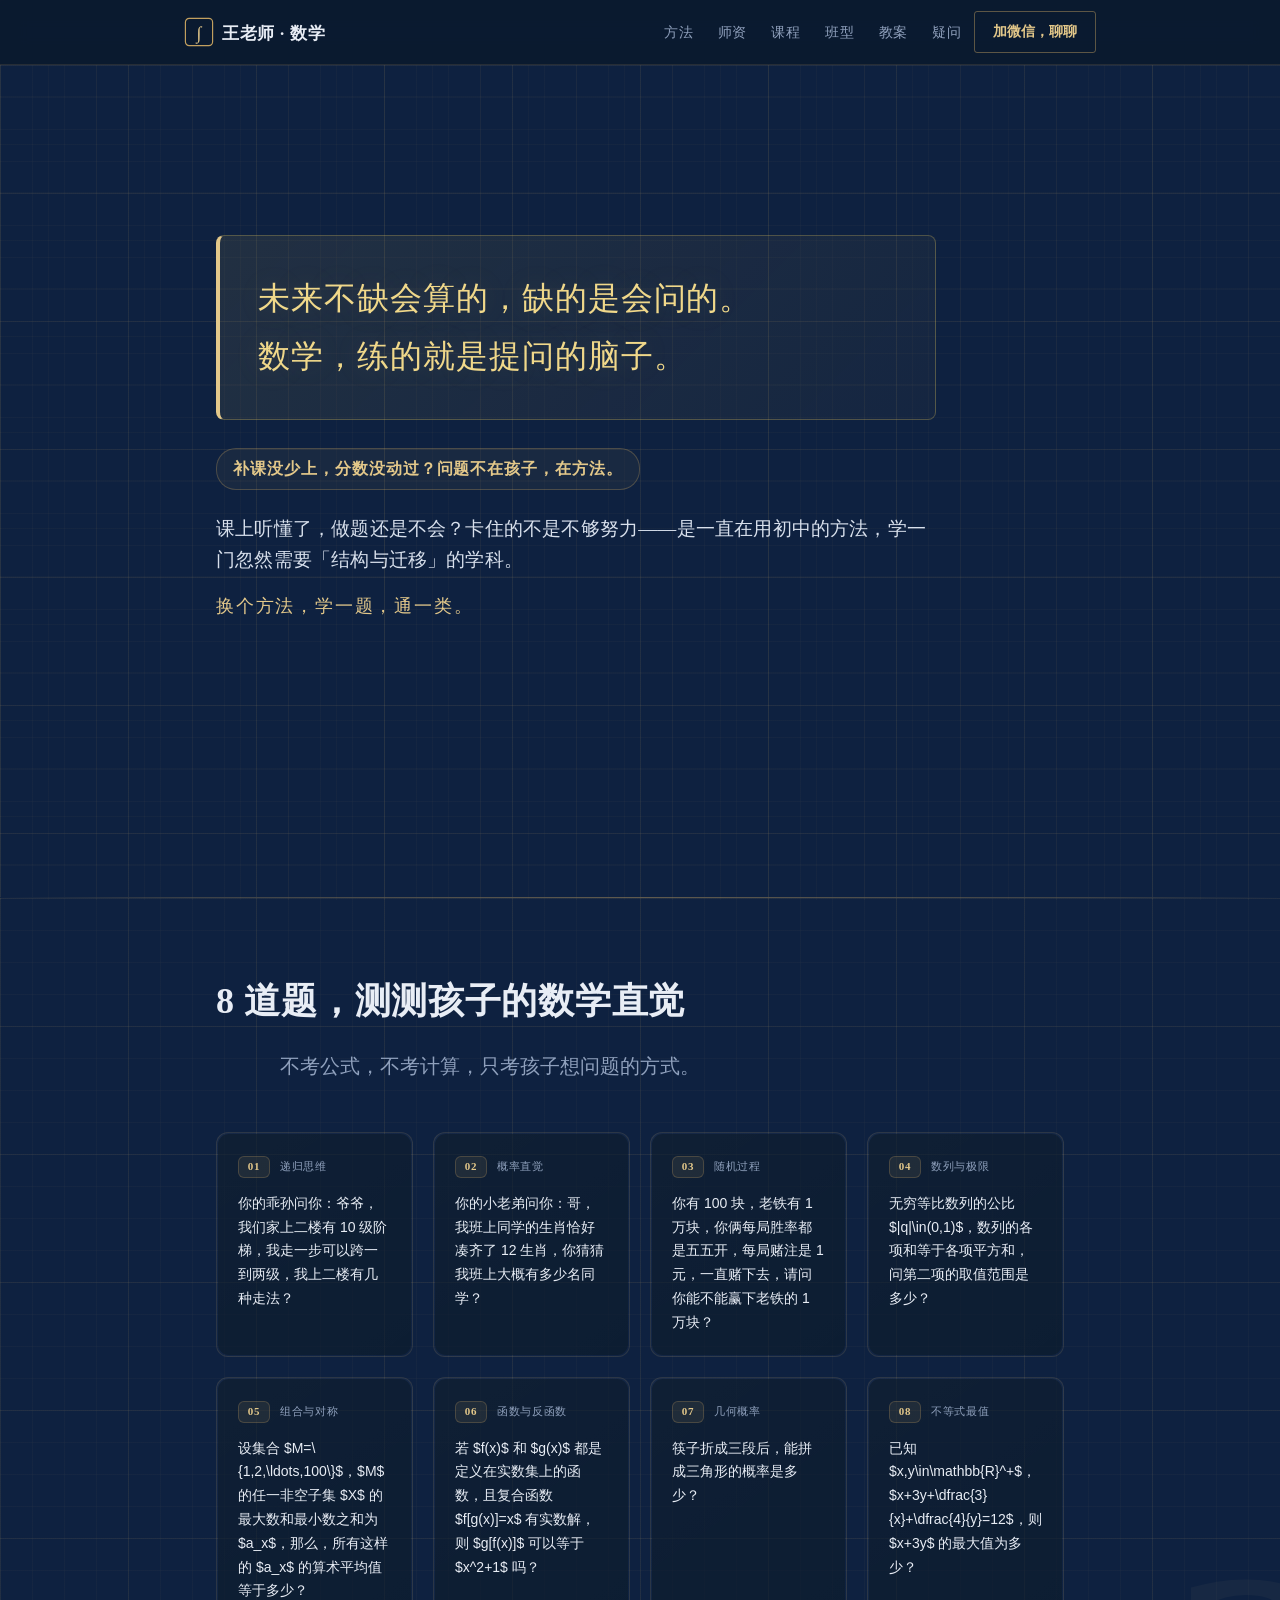
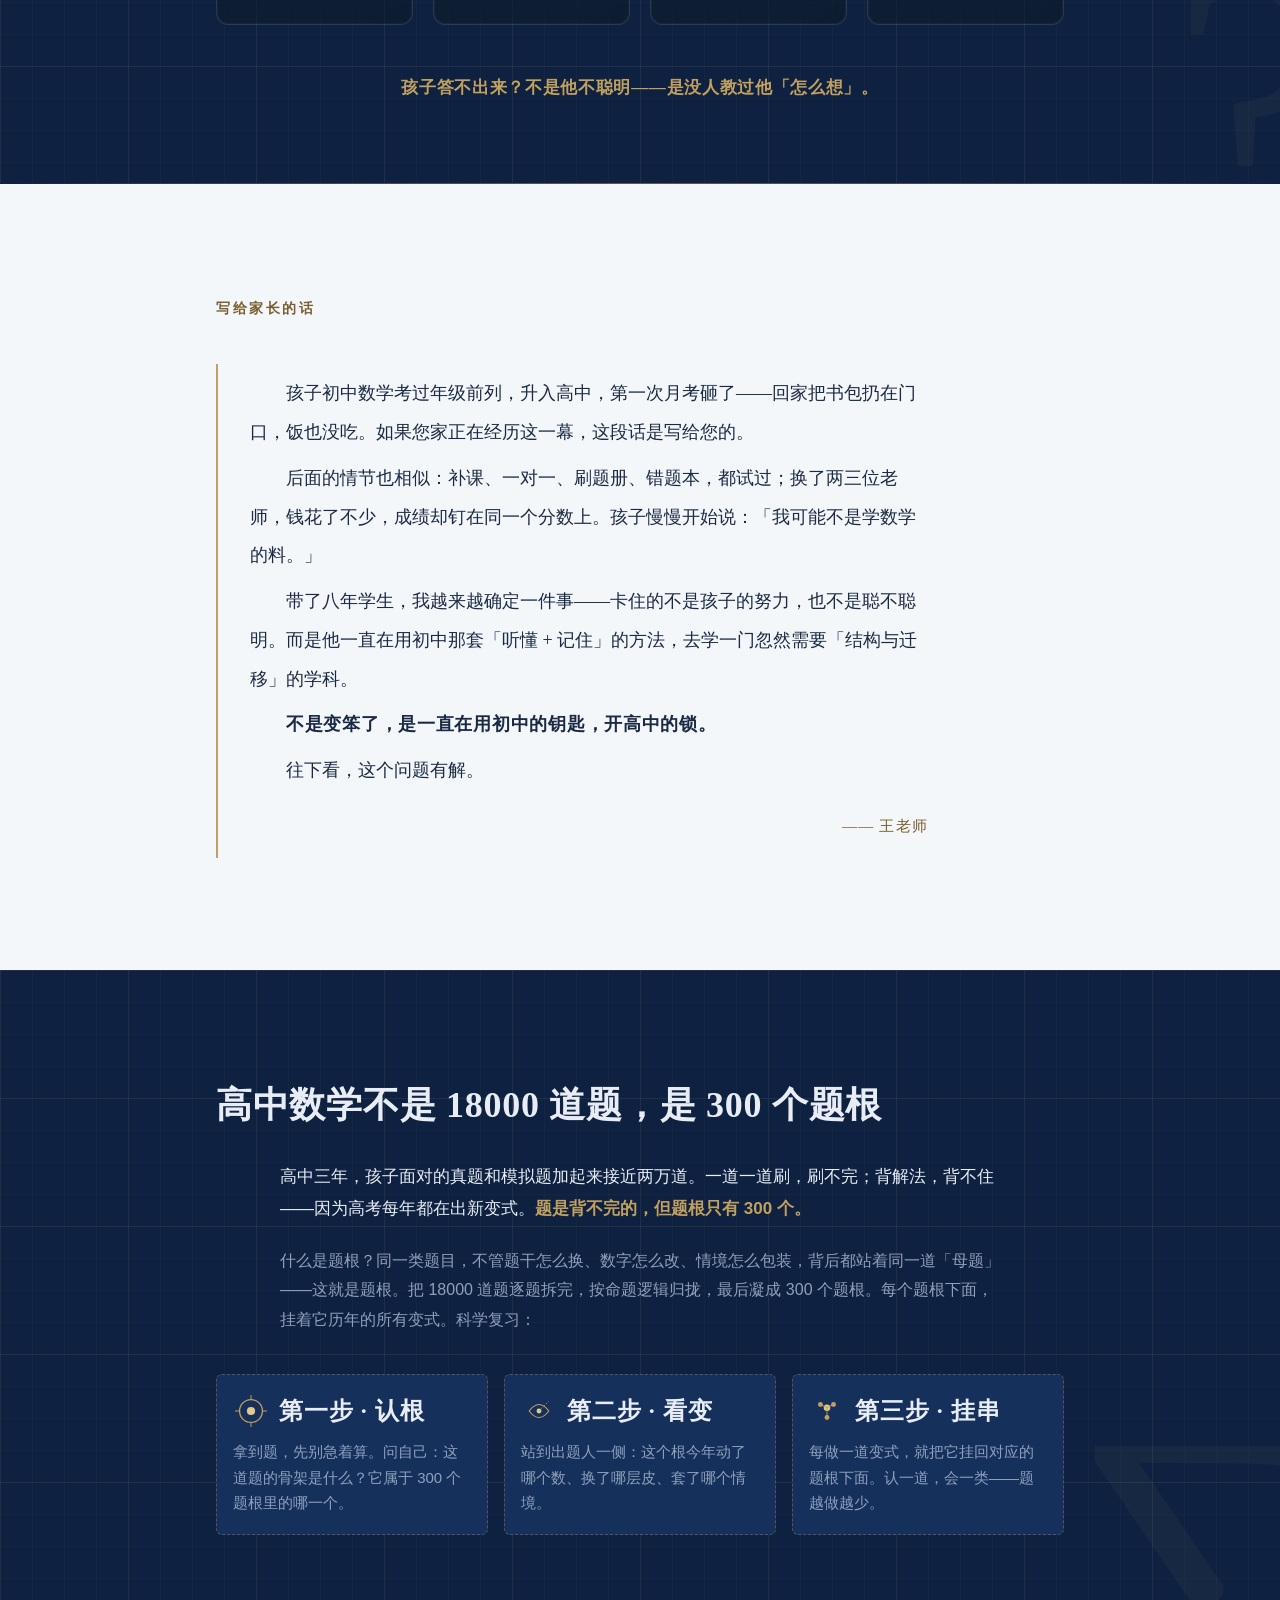
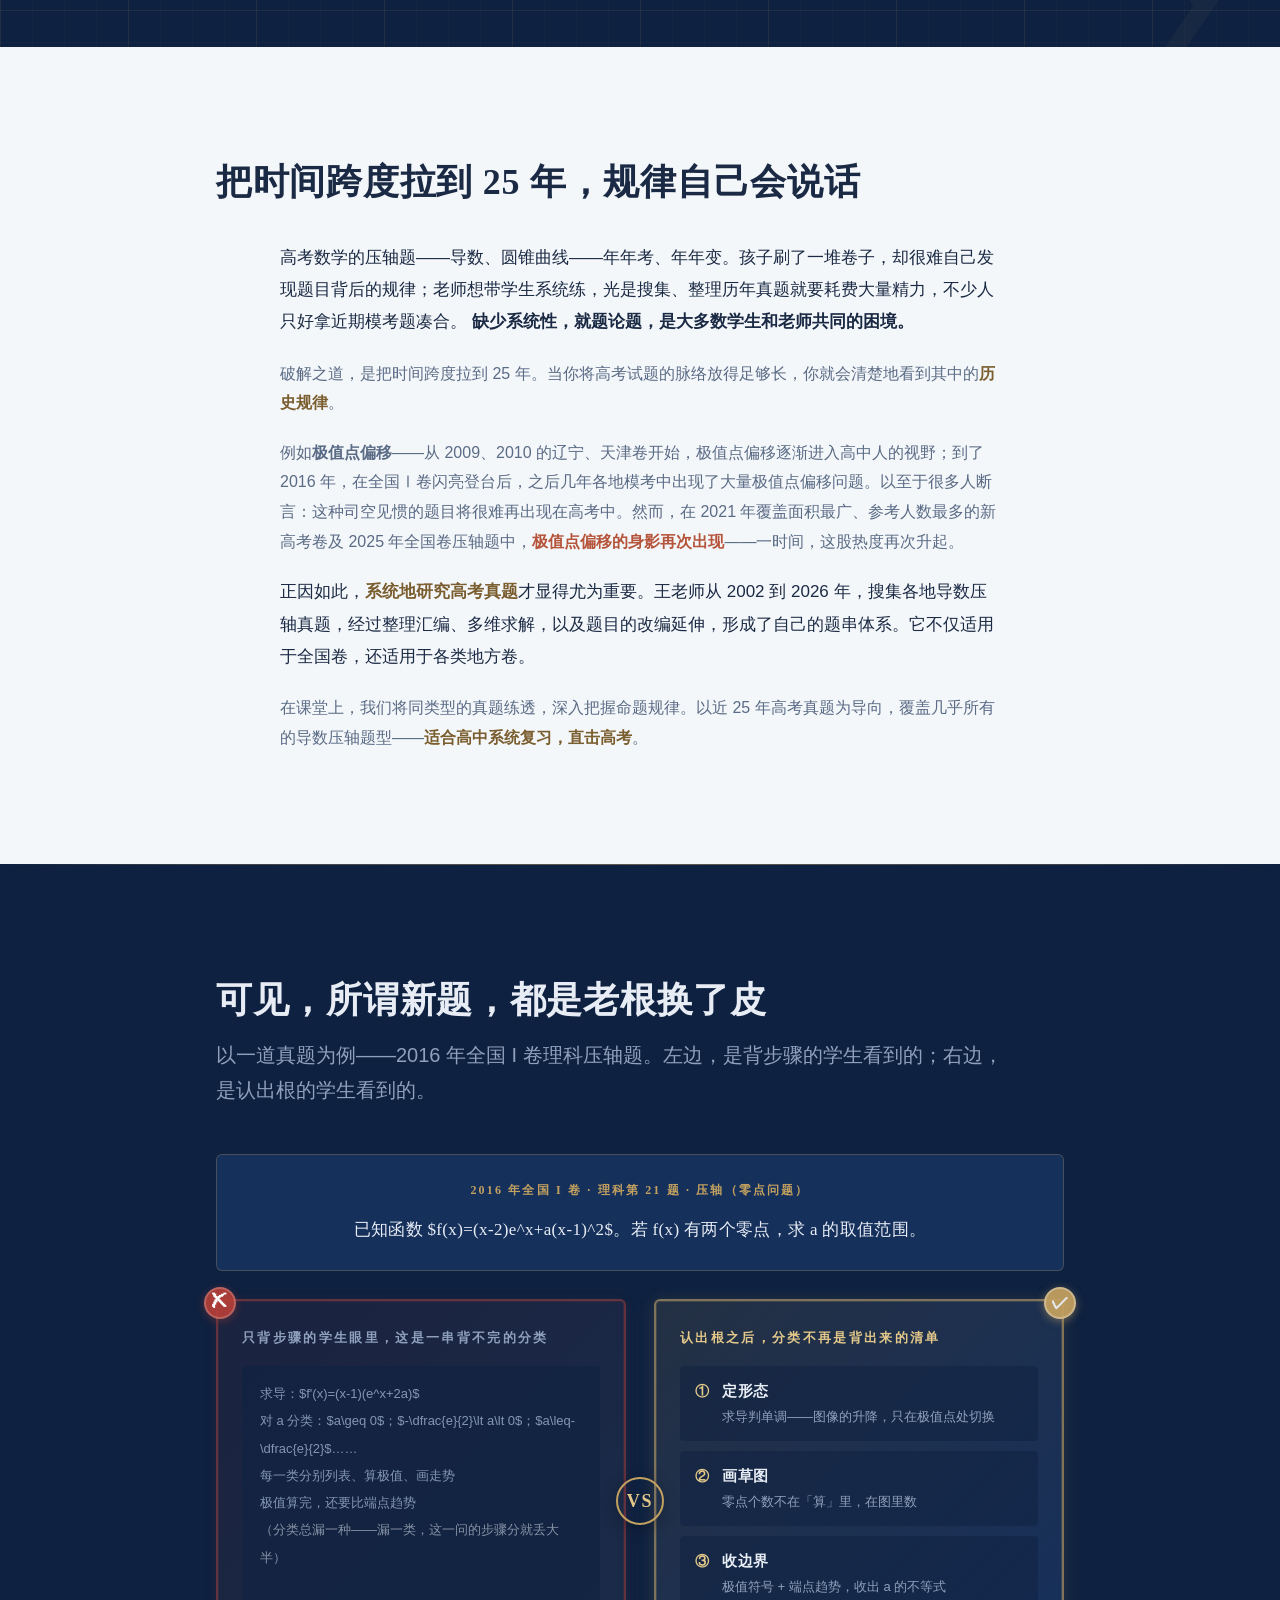
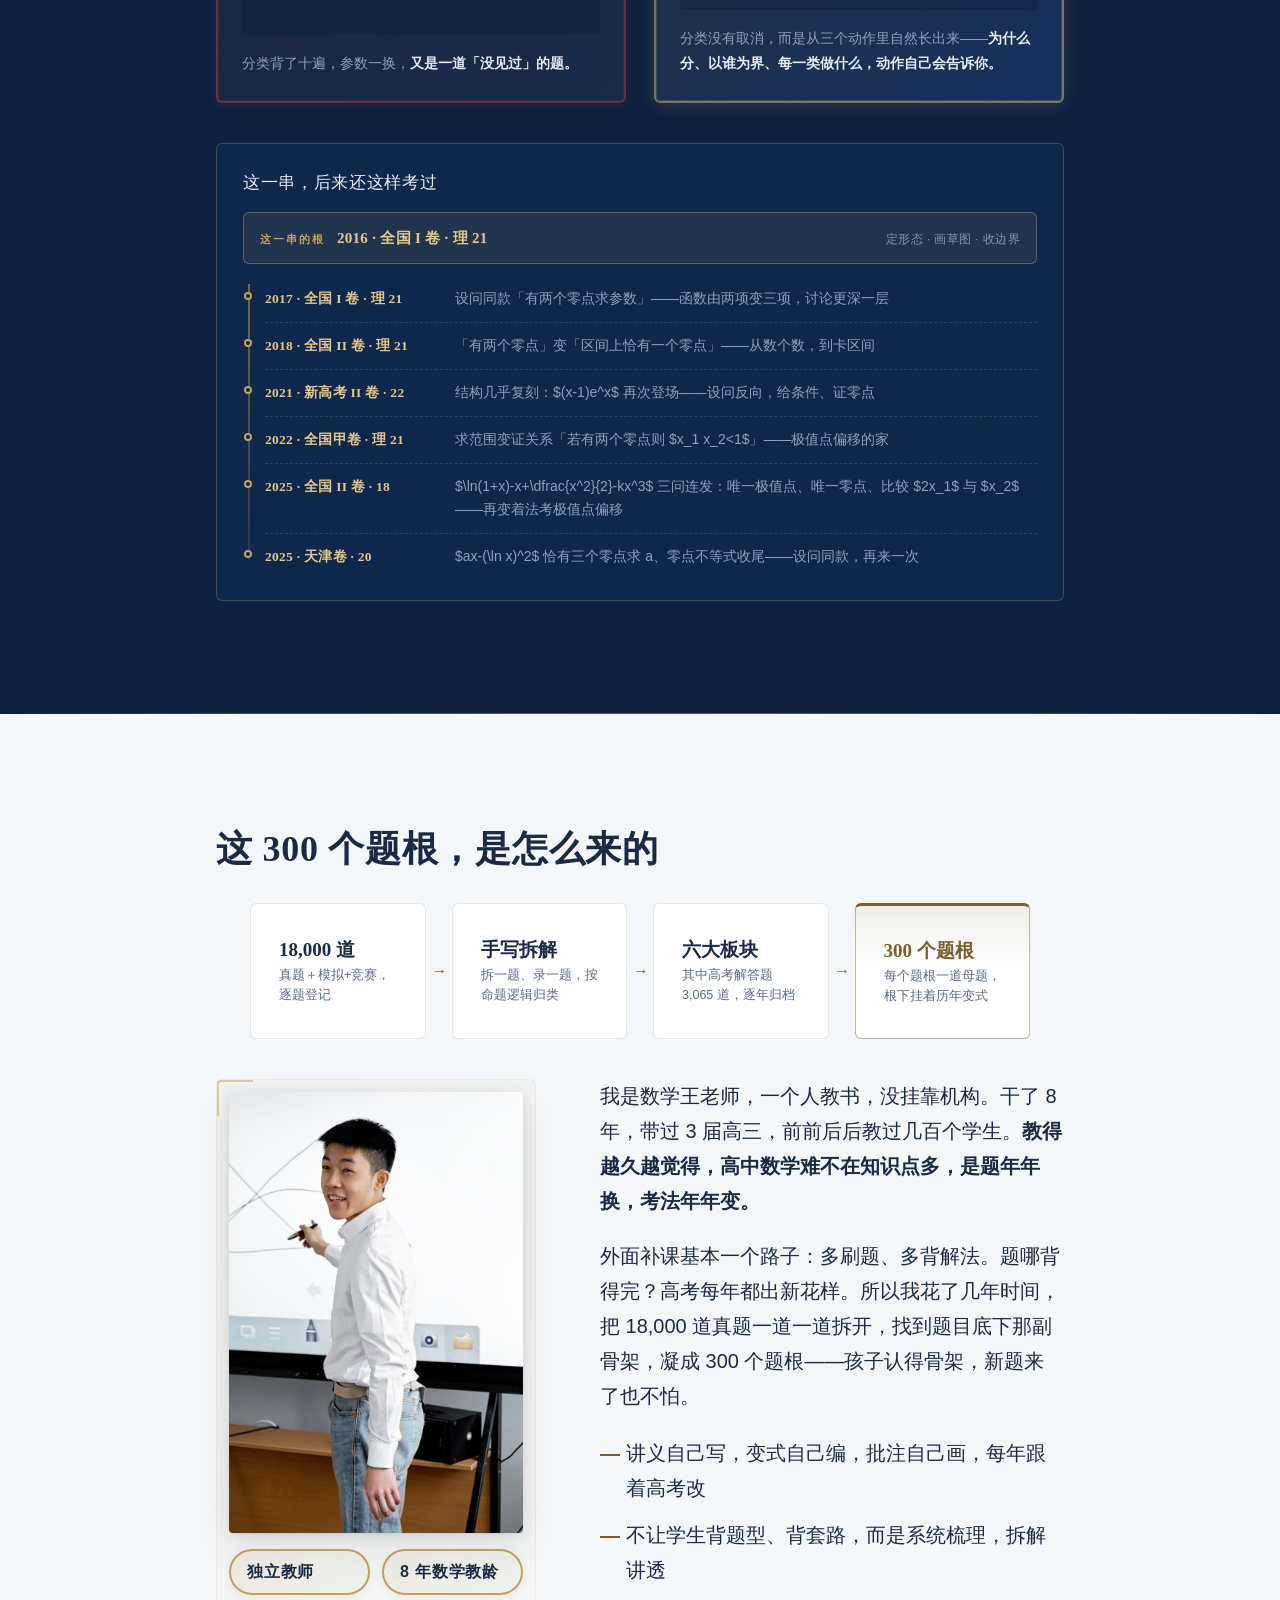
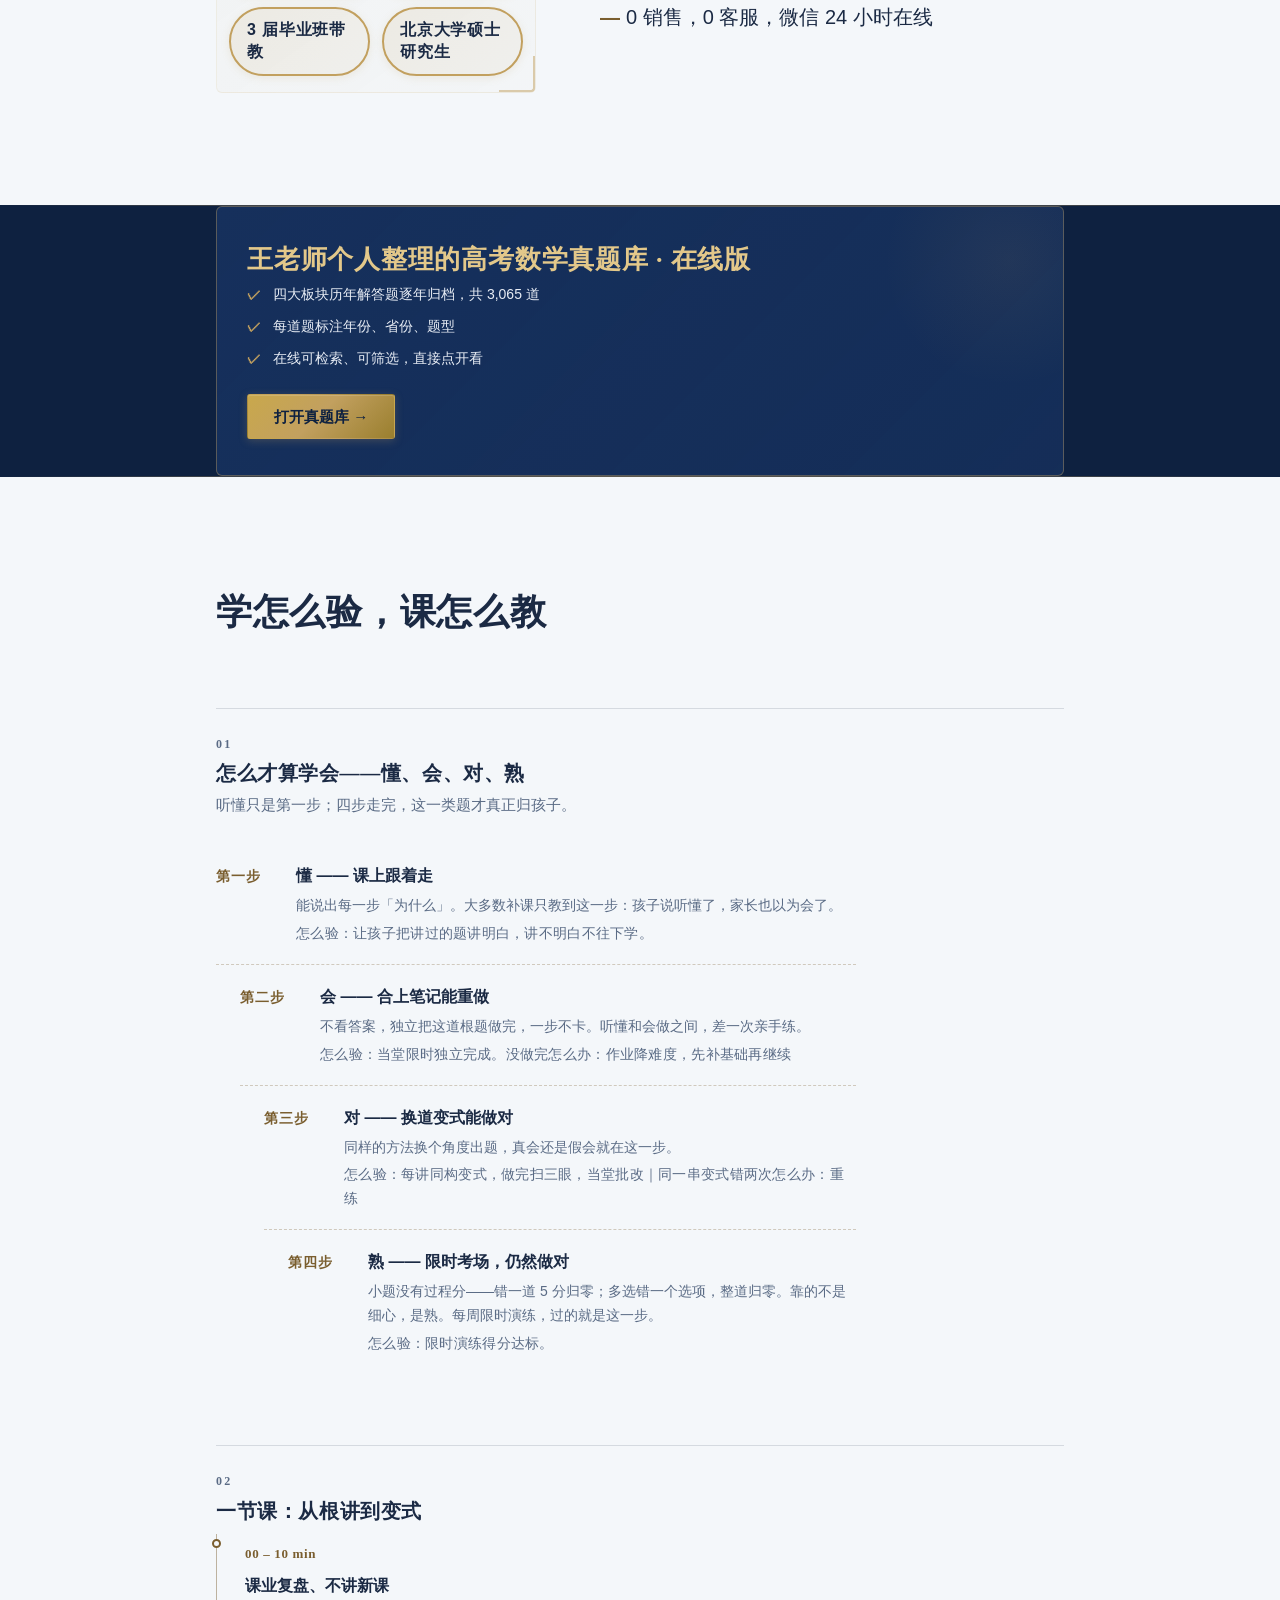
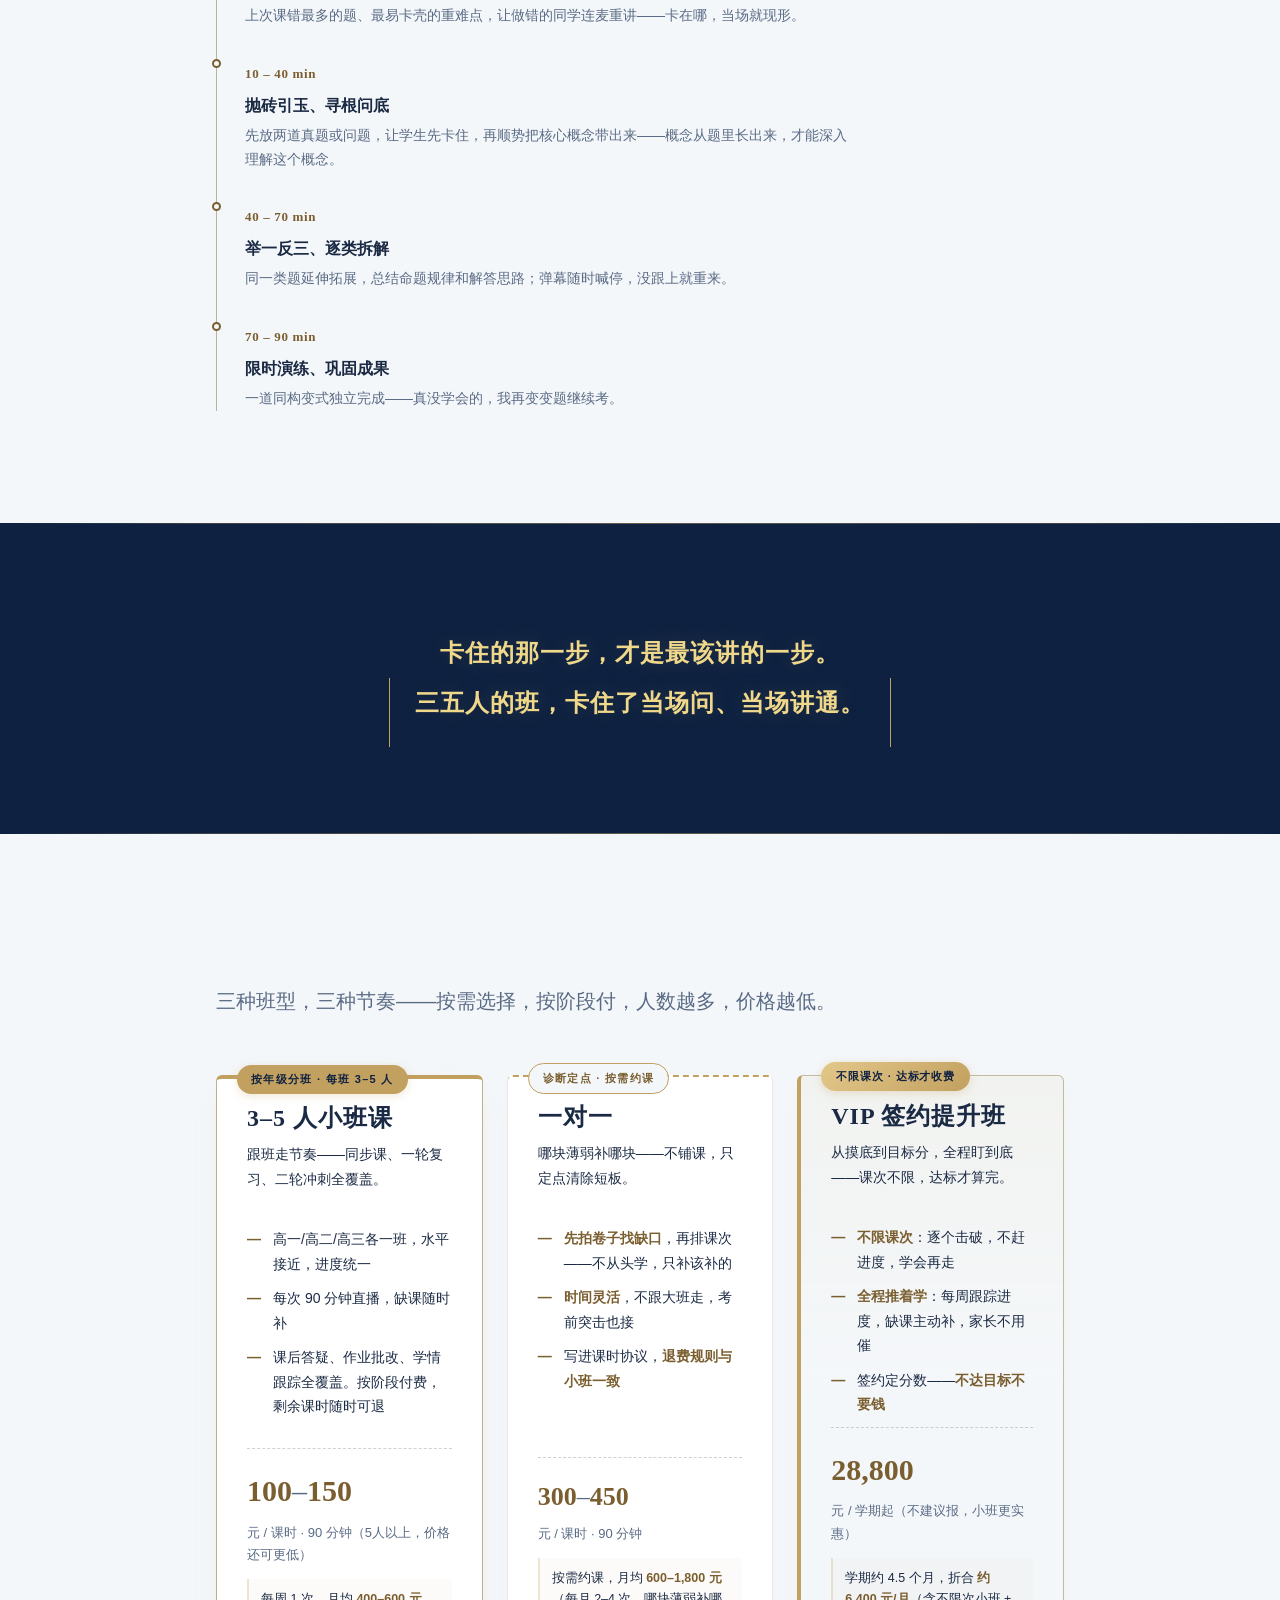
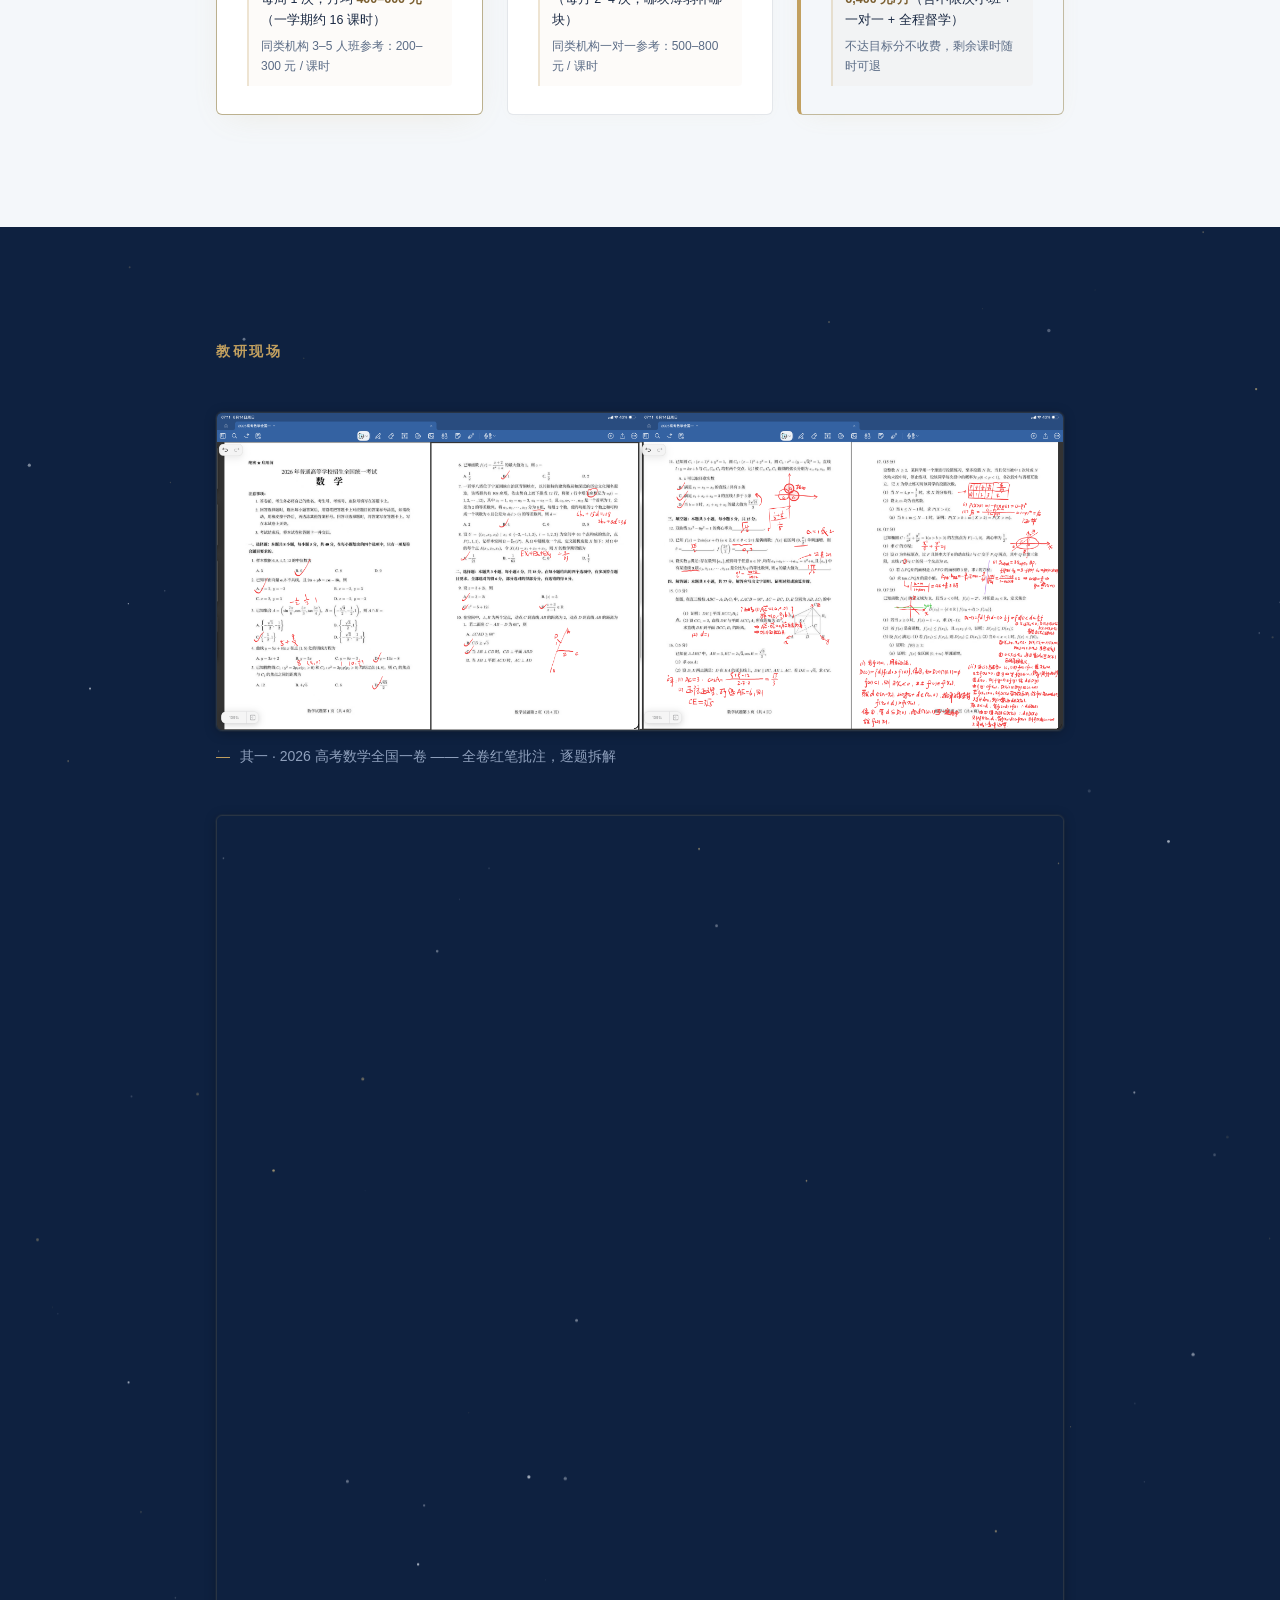
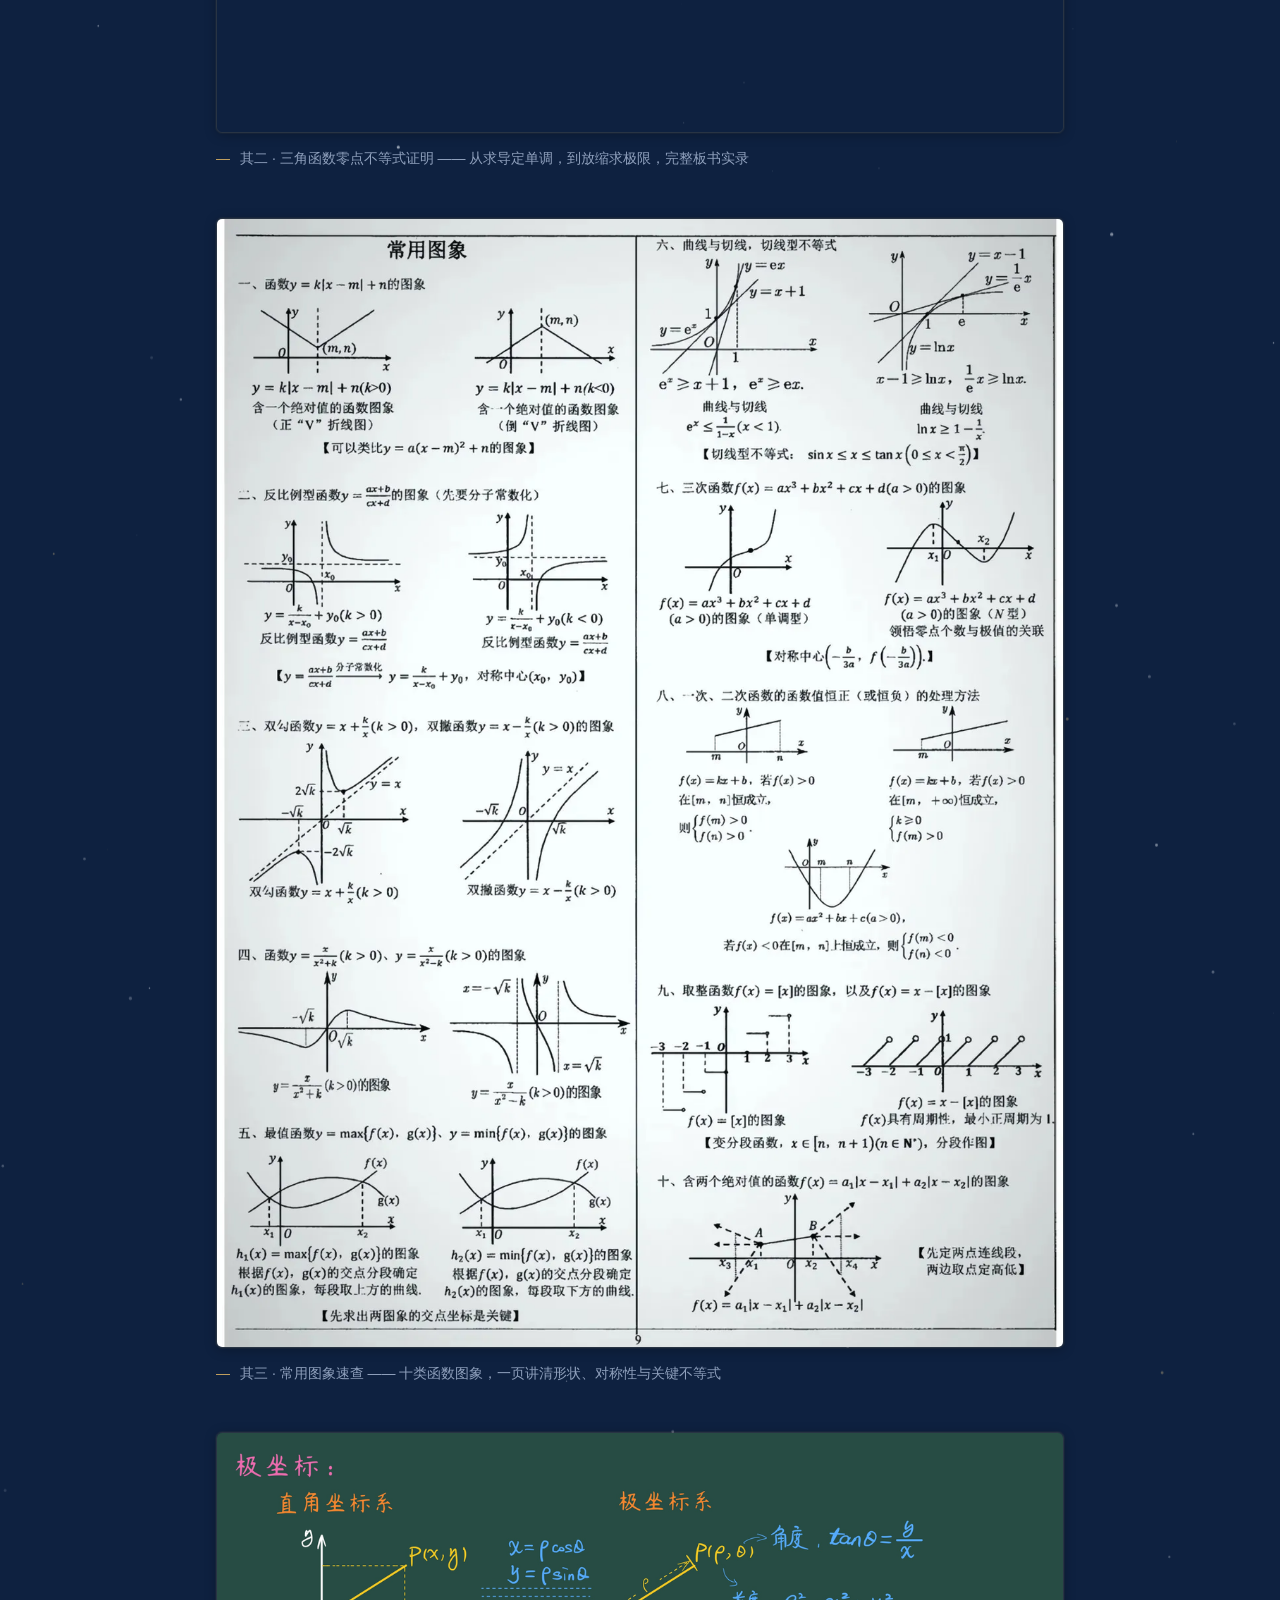
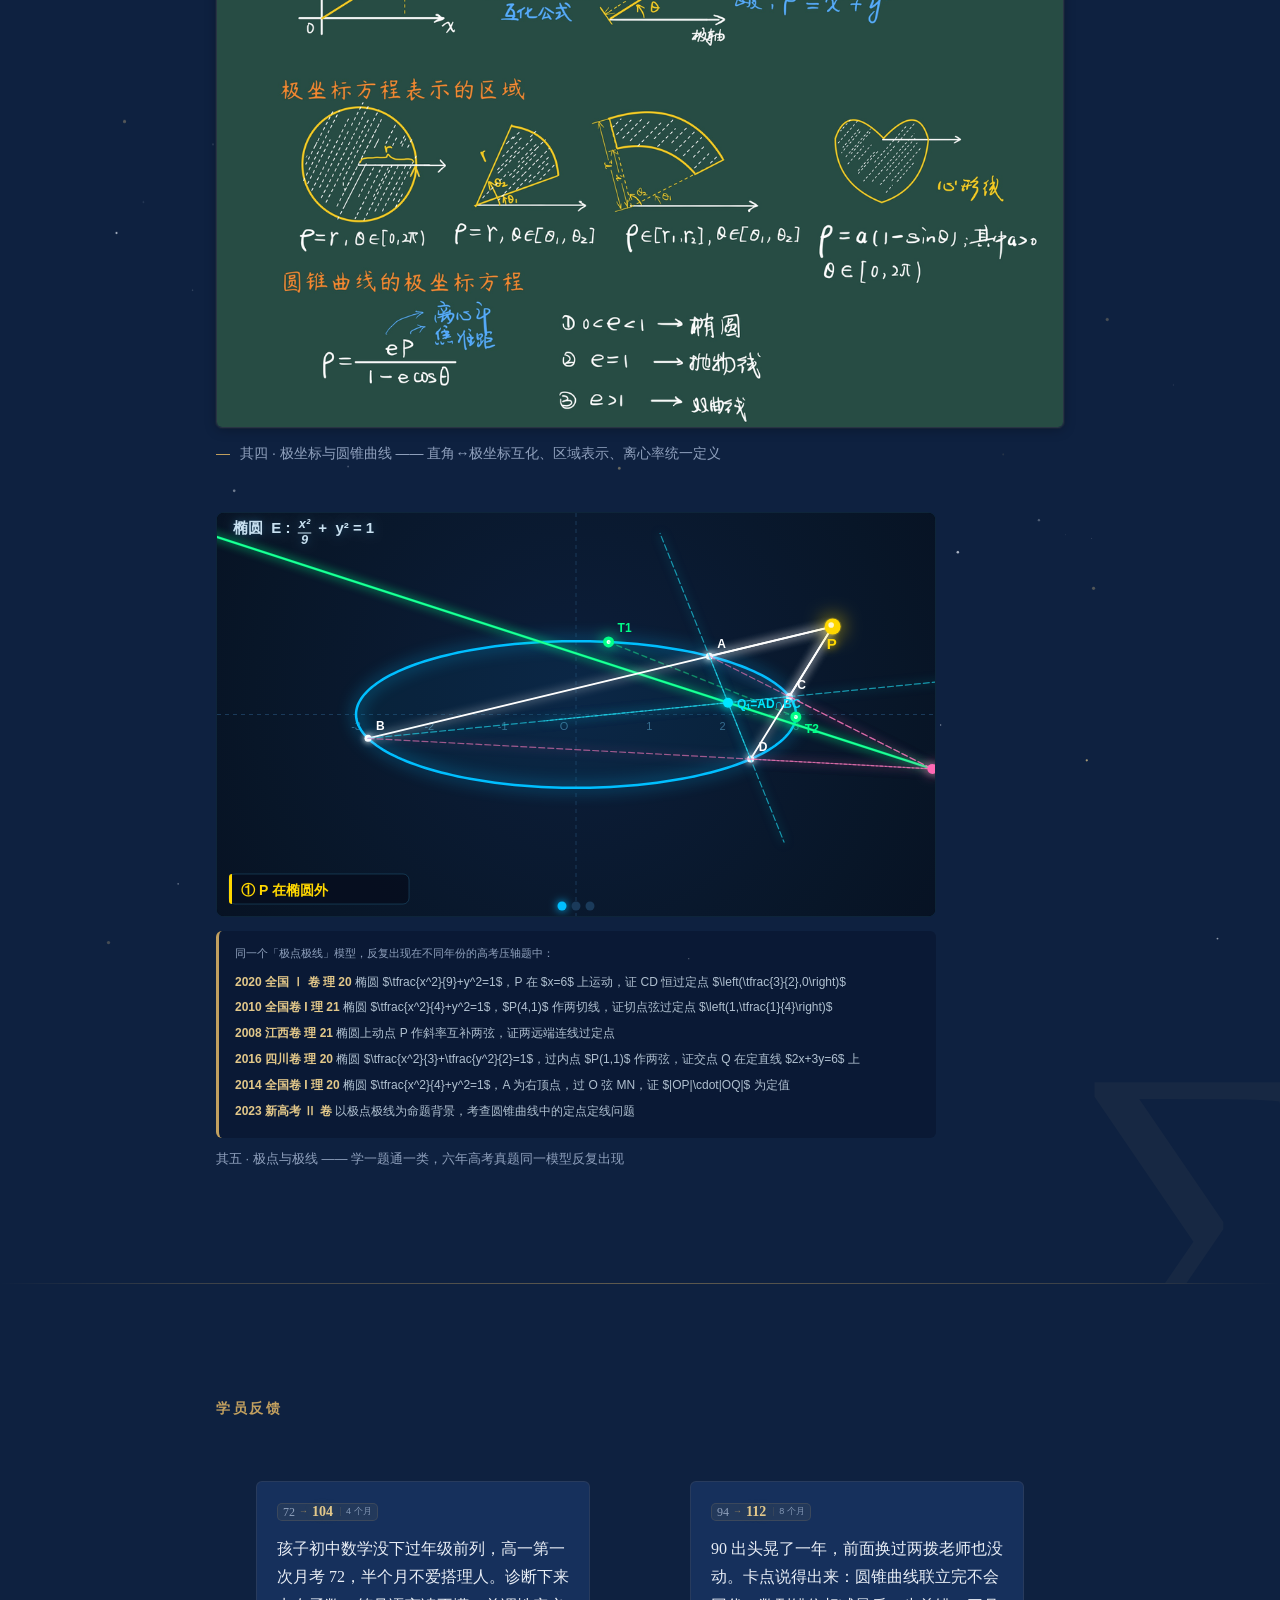
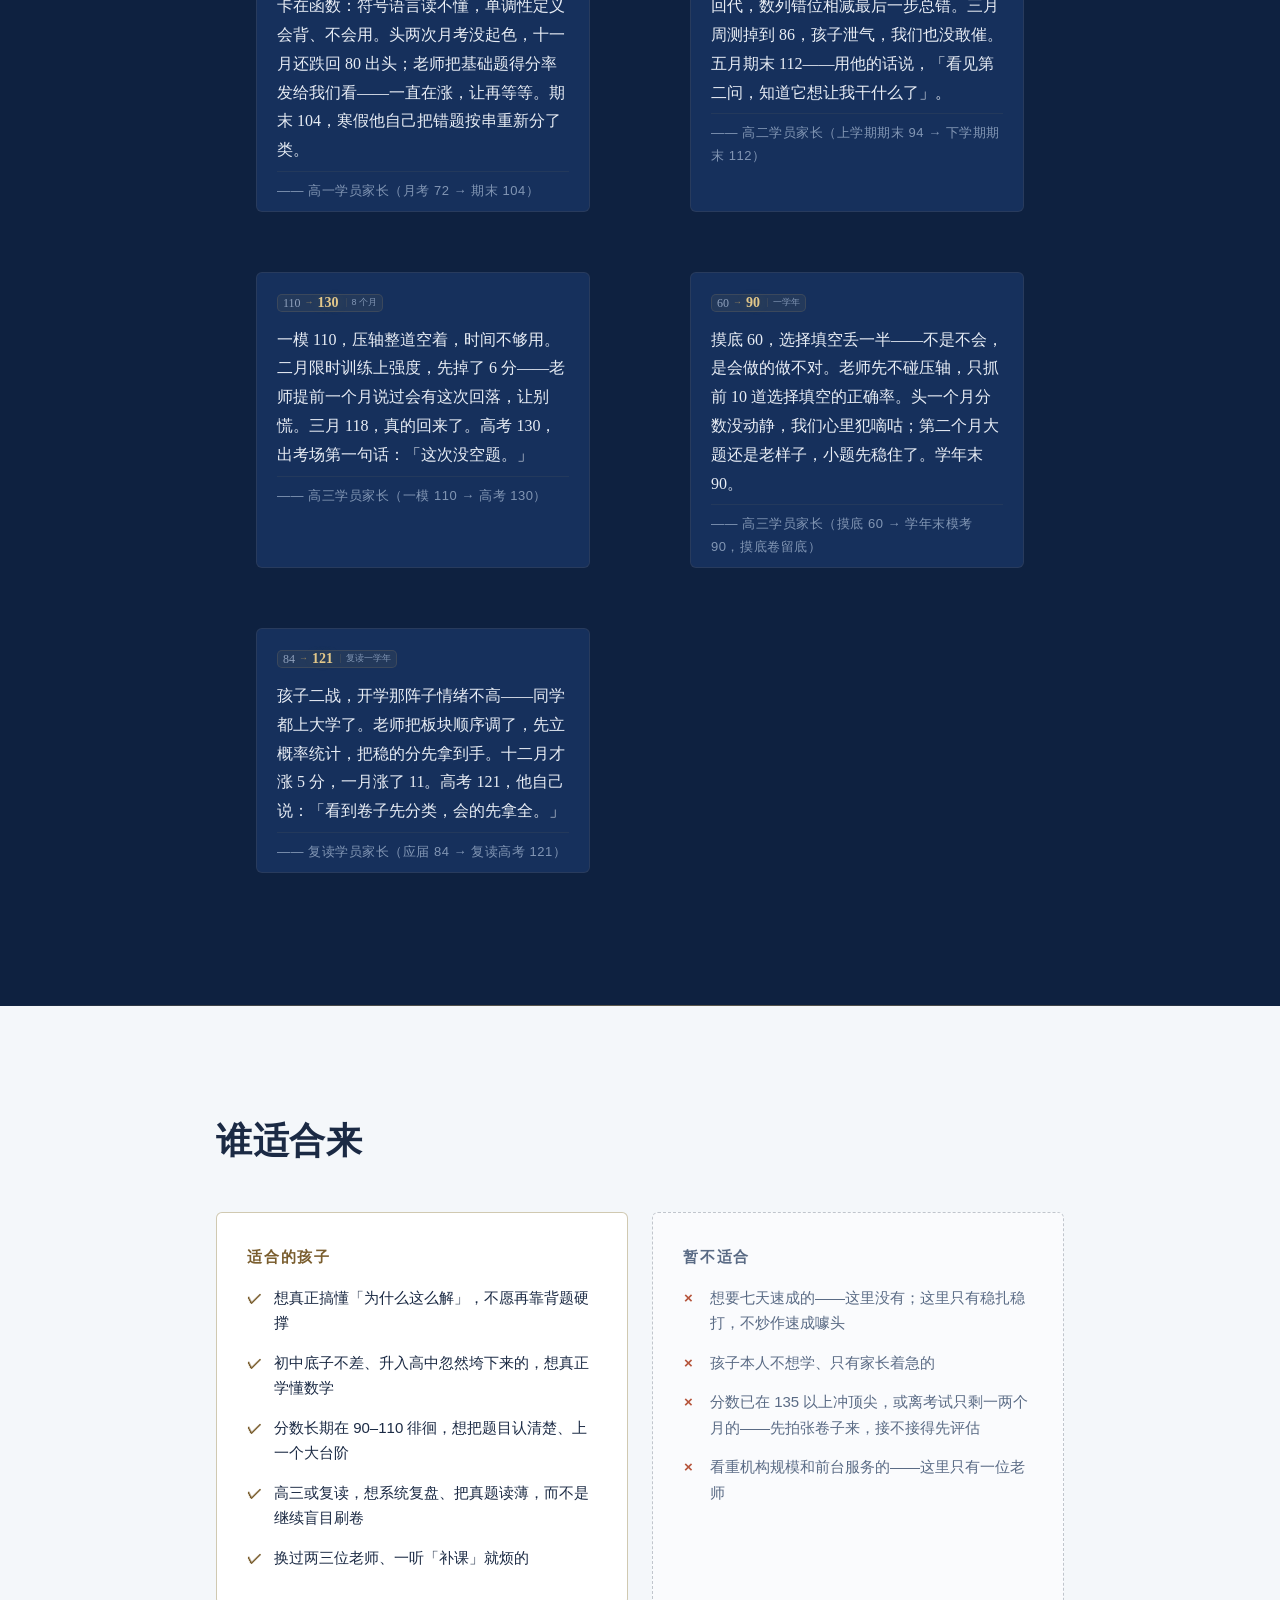
==== index.html @ e6f73462 "ui: 弹层只展示二维码，去掉标题和提示文字，顶部内边距收窄" ====
<!DOCTYPE html>
<html lang="zh-CN">
<head>
<!-- ══════════════════════════════════════════════════════════════════
     王老师 · 高中数学 招生单页（单文件版）
     ─────────────────────────────────────────────────────────────────
     ◆ 面向非技术同学的修改指南：
       1. 页面所有可修改的文案处，均有  ★【修改】  注释标记，
          在编辑器里全局搜索「★【修改】」即可逐一找到并替换；
       2. 微信号、二维码路径等集中在本文件底部 <script> 开头的
          CONFIG 对象里，改一处即可全页生效；
       3. 图片全部放在 assets/ 文件夹，替换同名文件即可，无需改代码；
       4. og:image（微信分享缩略图）部署后需改为完整网址，见下方注释。
     ══════════════════════════════════════════════════════════════════ -->
<meta charset="UTF-8">
<!-- 防缓存：微信浏览器缓存极激进，必须强制每次加载最新版本 -->
<meta http-equiv="Cache-Control" content="no-cache, no-store, must-revalidate">
<meta http-equiv="Pragma" content="no-cache">
<meta http-equiv="Expires" content="0">
<!-- viewport-fit=cover：微信 iPhone 全面屏必须，保证底部弹层避开 Home 条 -->
<meta name="viewport" content="width=device-width, initial-scale=1, viewport-fit=cover">
<meta name="format-detection" content="telephone=no">
<meta name="theme-color" content="#0E2140">

<!-- ★【改版】标题与 Hero 同步：痛点先行 -->
<title>高等数学驴得水</title>
<meta name="description" content="高中数学卡住，多数不是不够努力——是方法没跟上。8 年一线教龄，逐题手写拆解，让孩子看见题目背后的骨架。页内可看 3 分钟上课实录。">

<!-- ── 微信 / 朋友圈分享卡（Open Graph）────────────────────────── -->
<meta property="og:title" content="课上听懂了，做题还是不会？">
<meta property="og:description" content="高中数学卡住，多数不是不够努力——是方法没跟上。8 年一线教龄，逐题手写拆解，学一题，通一类。">

<!-- ★【修改】部署上线后，把下面的相对路径改成带域名的绝对网址，
     例如 https://example.com/assets/og-cover.png （必须是绝对网址，微信才能抓到） -->
<meta property="og:image" content="assets/og-cover.png">
<meta property="og:type" content="website">

<!-- 站点图标：内联 SVG，零外链、避免 404（深蓝底 + 金框「陈」字印章） -->
<link rel="icon" href='data:image/svg+xml,<svg xmlns="http://www.w3.org/2000/svg" viewBox="0 0 64 64"><rect width="64" height="64" rx="10" fill="%230E2140"/><rect x="6" y="6" width="52" height="52" rx="6" fill="none" stroke="%23C9A961" stroke-width="3"/><text x="32" y="45" font-size="34" text-anchor="middle" fill="%23E3C88A" font-family="Songti SC,STSong,serif" font-weight="600">陈</text></svg>'>

<!-- ★【新增】JSON-LD 结构化数据：帮助 Google/百度收录课程信息 + FAQ 富摘要 -->
<script type="application/ld+json">
{
  "@context": "https://schema.org",
  "@graph": [
    {
      "@type": "EducationalOrganization",
      "name": "王老师数学工作室",
      "description": "独立数学教师王老师，3-5人小班直播课。18000道题逐题拆解、凝为300个题根，高一至考研。",
      "areaServed": "CN",
      "availableLanguage": "zh-CN"
    },
    {
      "@type": "Course",
      "name": "高中数学题串直播课",
      "description": "历年真题逐题拆解，凝为300个题根。课程按教学规律分四段：高一高二同步、高三一轮二轮、延伸考研竞赛强基。3-5人小班直播，每周90分钟。",
      "provider": { "@type": "EducationalOrganization", "name": "王老师数学工作室" },
      "educationalLevel": "高中至研究生",
      "inLanguage": "zh-CN",
      "offers": {
        "@type": "Offer",
        "priceCurrency": "CNY",
        "price": "100",
        "priceSpecification": { "@type": "PriceSpecification", "price": "100-150", "priceCurrency": "CNY" },
        "availability": "https://schema.org/InStock",
        "description": "100-150元/课时·90分钟（3-5人小班）；300-450元/课时（一对一）；8800元/学年起（VIP签约课）"
      }
    },
    {
      "@type": "FAQPage",
      "mainEntity": [
        { "@type": "Question", "name": "直播课，孩子挂着屏幕走神怎么办？", "acceptedAnswer": { "@type": "Answer", "text": "三五人的班，谁走神我看得见，我会直接点他名。课中弹幕限时作答、随机开麦板演，连续缺答我会单独跟家长说。" }},
        { "@type": "Question", "name": "孩子粗心大意，答案算不对，小题总丢分，怎么破？", "acceptedAnswer": { "@type": "Answer", "text": "粗心不是态度问题。破解三件事：①把每串的根练到不用想，脑子腾出来；②收尾三查——查抄题、查符号搬家、查答案代回去；③失误也归档，记下漏的是哪一查。" }},
        { "@type": "Question", "name": "退费具体怎么退？", "acceptedAnswer": { "@type": "Answer", "text": "未上的课全退。小班和一对一按剩余课时退；签约课只结当期阶段，剩余7日内原路退回，都写在课时协议里。" }},
        { "@type": "Question", "name": "您和别的数学老师，到底有什么不一样？", "acceptedAnswer": { "@type": "Answer", "text": "三件当面可验的事：一，教材是自己的（18000道题凝为300个题根，真题部分在线可查）；二，验收有四个标准（懂、会、对、熟）；三，课堂敢验货（页内有3分钟实录）。" }}
      ]
    }
  ]
}
</script>

<style>
/* ══════════════════════════════════════════════════════════════
   一、设计变量（色板 / 字体 / 字号 / 间距 / 圆角）
   改色只需改这里，全页自动同步
   ══════════════════════════════════════════════════════════════ */
:root {
  /* —— 色板（第十轮·臻金墨蓝：更深邃的蓝 + 更温润的金，去工业感，增书卷气） —— */
  --c-navy:     #0E2140;   /* 墨夜蓝：主背景（更深，压住画面） */
  --c-card:     #16305C;   /* 层叠蓝：深底卡片 */
  --c-paper:    #F4F7FA;   /* 暖纸白：浅色区块（微暖，有纸的质感） */
  --c-gold:     #C2A05F;   /* 主金：线条/描边（降低亮度，去轻奢） */
  --c-gold-hi:  #E3C88A;   /* 亮金：深底强调文字 */
  --c-gold-deep:#7A5E2F;   /* 暗金：浅底金色文字 */
  --c-ink:      #1B2A44;   /* 墨黑：浅底正文（偏暖黑） */
  --c-snow:     #E8EDF5;   /* 暖雾白：深底正文（微黄调，不冷） */
  --c-gd:       #8FA0BC;   /* 银灰蓝：深底辅助 */
  --c-gl:       #5A6B85;   /* 烟灰：浅底辅助 */
  --c-gd-dim:   #8296B4;   /* 银灰中档 */
  --c-cinnabar: #B5543B;   /* 朱砂：否定/警示 */

  /* —— 字体 —— */
  --serif: "Songti SC","STSong","Noto Serif CJK SC","Source Han Serif SC",serif;
  --sans:  -apple-system,"PingFang SC","HarmonyOS Sans SC","MiSans","Noto Sans CJK SC",sans-serif;
  --num:   Georgia,"Times New Roman",serif;

  /* —— 字号 —— */
  --fs-hero: 36px;
  --fs-h2:   24px;
  --fs-h3:   19px;
  --fs-body: 17px;
  --fs-note: 15px;

  /* —— 间距 / 圆角 —— */
  --sp-sec: 64px;
  --r-card: 6px;
  --sp-block:    40px;
  --sp-block-lg: 56px;
  --sp-sub:      56px;
  --pad-chip:    16px 14px;
  --pad-card:    24px 22px;
  --pad-banner:  30px 26px;
  --ls-h: .02em;
  --ls-m: .06em;
  --ls-l: .18em;
}
@media (min-width: 768px) {
  :root {
    --fs-hero: 44px;
    --fs-h2:   36px;
    --fs-h3:   24px;
    --fs-body: 20px;
    --fs-note: 15px;
    --sp-sec: 112px;
    --sp-block:    64px;
    --sp-block-lg: 80px;
    --sp-sub:      72px;
    --pad-chip:    22px 20px;
    --pad-card:    32px 28px;
    --pad-banner:  44px 36px;
  }
}

/* ══════════════════════════════════════════════════════════════
   二、基础重置
   ══════════════════════════════════════════════════════════════ */
*, *::before, *::after { box-sizing: border-box; }
html { -webkit-text-size-adjust: 100%; }
body {
  margin: 0;
  font-family: var(--sans);
  font-size: var(--fs-body);
  line-height: 1.75;
  color: var(--c-ink);
  background: var(--c-navy);
  overflow-x: hidden;             /* 防横向滚动 */
}
img { max-width: 100%; height: auto; display: block; }
a { color: inherit; }
h1,h2,h3 { margin: 0; font-family: var(--serif); font-weight: 600; line-height: 1.3; }
p { margin: 0 0 1em; }
p:last-child { margin-bottom: 0; }
button { font-family: inherit; }

/* 键盘焦点可见（金色描边，深浅底都清晰） */
:focus-visible { outline: 2px solid var(--c-gold); outline-offset: 3px; border-radius: 2px; }

/* 锚点跳转时避开吸顶导航 */
section[id] { scroll-margin-top: 76px; }

/* 平滑滚动（仅在用户未开启「减弱动态效果」时启用） */
@media (prefers-reduced-motion: no-preference) {
  html { scroll-behavior: smooth; }
}

/* 内容容器：最大 960px 居中（iPad 4:3 基准下两侧留出呼吸空间） */
.wrap { max-width: 960px; margin: 0 auto; padding: 0 20px; }
@media (min-width: 768px) { .wrap { padding: 0 56px; } }

/* 通用区块 */
.sec { padding: var(--sp-sec) 0; position: relative; overflow: hidden; }
.sec--deep  { background: var(--c-navy);  color: var(--c-snow); }
.sec--paper { background: var(--c-paper); color: var(--c-ink); }
/* 深浅区块交界的「装订线」：1px 金线，精装学术书隐喻 */
.rule-gold { border: 0; height: 1px; margin: 0;
             background: rgba(194,160,95,.3); }

/* 坐标纸网格纹理（深底：金色细线，每 4 格加重） */
.grid-deep {
  background-image:
    linear-gradient(rgba(194,160,95,.08) 1px, transparent 1px),
    linear-gradient(90deg, rgba(194,160,95,.08) 1px, transparent 1px),
    linear-gradient(rgba(194,160,95,.035) 1px, transparent 1px),
    linear-gradient(90deg, rgba(194,160,95,.035) 1px, transparent 1px);
  background-size: 128px 128px, 128px 128px, 32px 32px, 32px 32px;
}

/* 区块标题组：眉题 + 大标题 + 引导文 */
.eyebrow {
  font-size: 12px; letter-spacing: .18em; font-weight: 600;
  color: var(--c-gold); margin: 0 0 14px;
}
@media (min-width:768px){ .eyebrow { font-size: 14px; } }
.sec--paper .eyebrow { color: var(--c-gold-deep); }
.h2 { font-size: var(--fs-h2); letter-spacing: .02em; }
.lede { max-width: 40em; color: var(--c-gd); margin-top: 14px; }
.sec--paper .lede { color: var(--c-gl); }

/* 背景数学符号（全页仅两处，纯装饰，屏幕阅读器忽略） */
.bigsym {
  position: absolute; pointer-events: none; user-select: none;
  font-family: var(--serif); line-height: 1; z-index: 0;
}
.bigsym--sum  { right: -60px; bottom: -110px; font-size: 380px; color: var(--c-gold-hi); opacity: .04; }
.bigsym--int  { left: -40px;  bottom: -140px; font-size: 420px; color: var(--c-gold-hi); opacity: .035; }

/* ══════════════════════════════════════════════════════════════
   三、按钮
   ══════════════════════════════════════════════════════════════ */
.btn {
  display: inline-block; border-radius: 3px; cursor: pointer;
  font-size: 15px; font-weight: 600; line-height: 1;
  padding: 14px 26px; text-decoration: none; border: 1px solid transparent;
  transition: background-color .2s ease, color .2s ease, border-color .2s ease, transform .2s ease;
}
.btn:hover { transform: scale(1.04); }
.btn--gold {
  background: linear-gradient(135deg, #C9A84C 0%, #C2A05F 48%, #9A7F2E 100%);
  color: var(--c-navy);
  box-shadow: 0 2px 8px rgba(194,160,95,.25), inset 0 1px 0 rgba(255,255,255,.15);
  transition: transform .18s ease, box-shadow .25s ease, background-color .2s ease;
}
.btn--gold:hover {
  background: linear-gradient(135deg, #E3C88A 0%, #C9A84C 48%, #C2A05F 100%);
  box-shadow: 0 4px 20px rgba(194,160,95,.35), inset 0 1px 0 rgba(255,255,255,.2);
  transform: translateY(-1px);
}
.btn--ghost { background: transparent; color: var(--c-gold-hi); border-color: rgba(194,160,95,.45); }
.btn--ghost:hover { border-color: var(--c-gold); background: rgba(194,160,95,.06); }
/* 浅底区块里的次按钮 */
.sec--paper .btn--ghost { color: var(--c-ink); border-color: rgba(122,100,32,.45); }
.sec--paper .btn--ghost:hover { background: rgba(122,100,32,.06); border-color: var(--c-gold-deep); }

/* ═════════════════════════════════════════════════════════════
   四、吸顶导航
   ══════════════════════════════════════════════════════════════ */
.nav {
  position: sticky; top: 0; z-index: 50;
  background: rgba(11,26,46,.94);
  -webkit-backdrop-filter: saturate(150%) blur(12px);
  backdrop-filter: saturate(150%) blur(12px);
  border-bottom: 1px solid rgba(194,160,95,.15);
}
.nav-in {
  display: flex; align-items: center;
  gap: 12px;
  height: 52px;
  padding: 0 16px;
}
.brand { display: flex; align-items: center; gap: 8px; text-decoration: none; flex-shrink: 0; }
.brand svg { width: 28px; height: 28px; flex: none; }
.brand b {
  font-family: var(--serif); font-weight: 600; font-size: 16px;
  color: var(--c-snow); letter-spacing: .04em;
  white-space: nowrap;
}
.nav-links { display: none; gap: 24px; margin-left: auto; }
.nav-links a { color: var(--c-gd); text-decoration: none; font-size: 14px; letter-spacing: .06em; transition: color .2s, transform .2s ease; display: inline-block; white-space: nowrap; }
.nav-links a:hover { transform: scale(1.08); color: var(--c-snow); }
.nav .btn {
  margin-left: auto;
  padding: 8px 16px;
  font-size: 13px;
  white-space: nowrap;
  flex-shrink: 0;
  line-height: 1.4;
}
@media (min-width: 768px) {
  .nav-in { height: 64px; padding: 0 24px; }
  .brand svg { width: 30px; height: 30px; }
  .brand b { font-size: 17px; }
  .nav-links { display: flex; }
  .nav .btn { margin-left: 0; padding: 10px 18px; font-size: 14px; }
}

/* ══════════════════════════════════════════════════════════════
   五、Hero 首屏
   ══════════════════════════════════════════════════════════════ */
/* ===== Hero 首屏重构：居中堆叠布局 ===== */
.hero {
  position: relative;
  display: flex; flex-direction: column;
  min-height: calc(100vh - 68px);
}
.hero-in {
  display: flex; flex-direction: column; align-items: flex-start;
  padding: 170px 0 48px; flex: 1; justify-content: flex-start; text-align: left;
}
/* 画布作为绝对背景，降低透明度融入环境 */
.hero-fig {
  position: absolute; inset: 0; z-index: 0;
  min-height: auto; border: 0; border-radius: 0;
}
.hero-fig canvas { opacity: .25; }
.hero-in > div { position: relative; z-index: 1; width: 100%; max-width: 720px; }

.hero h1 {
  font-size: 17px; color: #D8E0EC; font-weight: 500;
  letter-spacing: .01em; line-height: 1.55; margin: 0 0 16px;
  text-align: left;
}
@media (min-width: 768px) { .hero h1 { font-size: 19px; line-height: 1.6; } }

/* ★【重构】引语：居中展示，金框胶囊感 */
.hero-quote {
  margin: 0 0 28px 0; max-width: 800px; text-align: left;
}
.hero-quote--featured {
  background: linear-gradient(135deg, rgba(212,184,90,.10) 0%, rgba(194,160,95,.04) 100%);
  border: 1px solid rgba(212,184,90,.30);
  border-left: 4px solid var(--c-gold-hi);
  border-radius: 8px;
  padding: 30px 34px;
  font-family: var(--serif);
  font-size: 26px; line-height: 1.8; letter-spacing: .03em;
  color: #F0D88A;
  text-shadow: 0 0 30px rgba(227,200,138,.15);
}
@media (min-width: 768px) {
  .hero-quote--featured { font-size: 32px; padding: 34px 38px; }
}

.hero-motto {
  font-family: var(--serif); color: var(--c-gold-hi);
  font-size: 15px; letter-spacing: .1em; margin-top: 16px;
  text-align: left;
}
@media (min-width:768px){ .hero-motto { font-size: 18px; margin-top: 14px; } }
.hero-cta { display: flex; flex-wrap: wrap; gap: 14px; margin-top: 24px; justify-content: flex-start; }

/* 底部数据信任条：四张卡片（统一边框/底色/字号，等宽栅格） */
.hero-stats { border-top: 1px solid rgba(194,160,95,.2); padding: 26px 0 34px; }
.stats-grid { display: grid; grid-template-columns: repeat(2, 1fr); gap: 12px; }
@media (min-width: 768px) { .stats-grid { grid-template-columns: repeat(4, 1fr); gap: 18px; } }
.stat {
  background: rgba(18,40,74,.5);
  border: 1px solid rgba(194,160,95,.22);
  border-radius: var(--r-card);
  padding: 16px 14px 14px;
}
@media (min-width:768px){ .stat { padding: 24px 22px 20px; } }
.stat b {
  display: block; font-family: var(--num); font-variant-numeric: tabular-nums;
  font-size: 30px; font-weight: 700; color: var(--c-gold-hi); line-height: 1.1;
  letter-spacing: .01em;
  text-shadow: 0 0 24px rgba(212,184,90,.15);
}
@media (min-width:768px){ .stat b { font-size: 44px; } }
.stat span { display: block; font-size: var(--fs-note); color: var(--c-gd); margin-top: 5px; letter-spacing: .02em; }

/* ══════════════════════════════════════════════════════════════
   六、导师介绍（浅底）
   ══════════════════════════════════════════════════════════════ */
/* ===== 导师区（重构：高级相框感） ===== */
.mentor-grid { display: grid; gap: 34px; margin-top: 40px; }
@media (min-width: 768px) { .mentor-grid { grid-template-columns: 320px 1fr; gap: 64px; align-items: start; } }
.mentor-fig { position: relative; }
.mentor-fig img {
  width: 100%;
  border-radius: 4px;
  box-shadow:
    0 1px 2px rgba(0,0,0,.06),
    0 4px 16px rgba(0,0,0,.10),
    0 12px 40px rgba(0,0,0,.08);
  filter: saturate(1.02) contrast(1.01);
}
/* iPad 竖屏：相框 + 双层金色角标 */
@media (min-width: 768px) {
  .mentor-fig {
    padding: 12px;
    background: linear-gradient(145deg, rgba(194,160,95,.06), rgba(194,160,95,.02));
    border: 1px solid rgba(194,160,95,.12);
    border-radius: 6px;
  }
  .mentor-fig::before {
    content: ""; position: absolute; left: 0; top: 0;
    width: 36px; height: 36px;
    border-left: 2px solid var(--c-gold); border-top: 2px solid var(--c-gold);
    border-radius: 4px 0 0 0;
    opacity: .5;
  }
  .mentor-fig::after {
    content: ""; position: absolute; right: 0; bottom: 0;
    width: 36px; height: 36px;
    border-right: 2px solid var(--c-gold); border-bottom: 2px solid var(--c-gold);
    border-radius: 0 0 4px 0;
    opacity: .5;
  }
}
.mentor-fig figcaption {
  margin-top: 14px;
}
/* mentor-tags 为 grid 两列，自动均分 */

.mentor-tags { display: grid; grid-template-columns: 1fr 1fr; gap: 12px; margin: 16px 0 4px; }
.mentor-tag {
  display: inline-block; padding: 10px 16px;
  font-size: 16px; letter-spacing: .05em; color: var(--c-ink);
  background: linear-gradient(135deg, rgba(194,160,95,.12) 0%, rgba(194,160,95,.06) 100%);
  border: 2px solid var(--c-gold);
  border-radius: 999px; font-weight: 600; line-height: 1.4;
  box-shadow: 0 2px 8px rgba(194,160,95,.15);
  transition: transform .2s ease, box-shadow .2s ease;
}
.mentor-tag:hover {
  transform: translateY(-2px);
  box-shadow: 0 4px 16px rgba(194,160,95,.25);
}

.creed { list-style: none; padding: 0; margin: 22px 0 0; }
.creed li { position: relative; padding-left: 26px; margin-bottom: 12px; color: var(--c-ink); }
.creed li::before { content: "—"; position: absolute; left: 0; color: var(--c-gold-deep); font-weight: 600; }

/* ══════════════════════════════════════════════════════════════
   七、题串库（深底）：痛点 → 三大模型 → 考点频次条形图
   ══════════════════════════════════════════════════════════════ */
.pains { list-style: none; padding: 0; margin: 34px 0 0; max-width: 34em; }
.pains li { position: relative; padding-left: 30px; margin-bottom: 14px; color: var(--c-snow); }
.pains li::before { content: "—"; position: absolute; left: 0; color: var(--c-gold); }
.pain-turn { color: var(--c-gd); max-width: 34em; margin-top: 26px; }
.pain-turn b { color: var(--c-gold-hi); font-weight: 600; }

.models { display: grid; gap: 12px; margin-top: 32px; max-width: 960px; margin-left: auto; margin-right: auto; }
@media (min-width: 768px) { .models { grid-template-columns: repeat(3, 1fr); gap: 16px; margin-top: 40px; } }
.model {
  background: var(--c-card); border: 1px dashed rgba(194,160,95,.35);
  border-radius: var(--r-card); padding: 16px 14px;
  display: flex; flex-direction: column;
}
@media (min-width: 768px) { .model { padding: 18px 16px; } }
.model-header { display: flex; align-items: center; gap: 10px; margin-bottom: 10px; }
.model svg { width: 32px; height: 32px; flex-shrink: 0; }
@media (min-width: 768px) { .model svg { width: 36px; height: 36px; } }
.model h3 { font-size: var(--fs-h3); color: var(--c-snow); letter-spacing: .04em; margin: 0; }
.model p { color: var(--c-gd); font-size: 14px; margin: 0; line-height: 1.7; flex: 1; }
@media (min-width: 768px) { .model p { font-size: 15px; } }

/* 考点频次条形图 */
.freq { display: grid; gap: 40px; margin-top: 56px; }
@media (min-width: 768px) { .freq { grid-template-columns: 7fr 5fr; gap: 56px; align-items: center; } }
.freq h3 { font-size: var(--fs-h3); color: var(--c-snow); letter-spacing: .03em; }
.freq-note { font-size: var(--fs-note); color: var(--c-gd); margin: 8px 0 28px; }

/* 图表容器卡片 */
.freq-card {
  background: rgba(255,255,255,.04);
  border: 1px solid rgba(230,226,216,.08);
  border-radius: 16px;
  padding: 28px 24px 20px;
  backdrop-filter: blur(6px);
}

.bars { display: grid; gap: 20px; }
.bar-row { display: grid; grid-template-columns: 80px 1fr auto; align-items: center; gap: 14px; }
@media (min-width: 768px) { .bar-row { grid-template-columns: 100px 1fr auto; gap: 16px; } }
.bar-label { font-size: 14px; color: var(--c-gd); letter-spacing: .04em; }

.bar-track { position: relative; height: 16px; background: rgba(230,226,216,.08); border-radius: 8px; overflow: visible; }
.bar-fill {
  position: absolute; left: 0; top: 0; bottom: 0; width: 0;
  background: linear-gradient(90deg, #b8962e 0%, #d4b555 50%, #e3c88a 100%);
  border-radius: 8px;
  transition: width 1s cubic-bezier(.22,1,.36,1);
  box-shadow: 0 0 8px rgba(212,181,85,.25);
}
/* 顶部条额外高光 */
.bar-fill--top {
  background: linear-gradient(90deg, #c8a030 0%, #e3c88a 40%, #f5deb3 100%);
  box-shadow: 0 0 16px rgba(227,200,138,.4), 0 2px 8px rgba(227,200,138,.2);
  height: 18px; top: -1px;
}

.bar-val {
  font-family: var(--num); font-variant-numeric: tabular-nums;
  font-size: 15px; color: var(--c-gold-hi); white-space: nowrap; font-weight: 600;
  min-width: 52px; text-align: right;
}

/* 刻度尺 */
.bar-scale {
  display: grid; grid-template-columns: 80px 1fr; gap: 14px; margin-top: 8px;
  font-size: 11px; color: rgba(180,175,160,.5); letter-spacing: .02em;
}
@media (min-width: 768px) { .bar-scale { grid-template-columns: 100px 1fr; gap: 16px; } }
.bar-scale span { display: block; }
.bar-scale-inner { display: flex; justify-content: space-between; }
.freq-aside p { color: var(--c-gd); font-size: 15px; line-height: 1.8; }
.freq-aside p + p { margin-top: 16px; }
.freq-aside b { color: var(--c-snow); font-weight: 600; }
.freq-aside .fine { font-size: var(--fs-note); color: var(--c-gd-dim); }

/* ══════════════════════════════════════════════════════════════
   八、拾阶计划 + 直播卖点（浅底）
   ══════════════════════════════════════════════════════════════ */
/* 四步 stepper（真序列：高一→考研） */
.steps { display: grid; gap: 0; margin-top: 46px; }
@media (min-width: 1024px) { .steps { grid-template-columns: repeat(4, 1fr); } }
.step { position: relative; padding: 0 0 30px 30px; border-left: 1px solid rgba(122,100,32,.35); }
.step:last-child { padding-bottom: 0; }
@media (min-width: 1024px) {
  .steps { position: relative; }
  .step { border-left: 0; border-top: 1px solid rgba(122,100,32,.35); padding: 22px 22px 0 0; }
  .steps::before {
    content: ""; position: absolute; left: 0; top: -3px; width: 7px; height: 7px;
    background: var(--c-gold-deep); border-radius: 50%;
  }
}
.step-dot {
  position: absolute; left: -5px; top: 4px; width: 9px; height: 9px;
  background: var(--c-paper); border: 2px solid var(--c-gold-deep); border-radius: 50%;
}
@media (min-width: 1024px) {
  .step-dot { left: -4.5px; top: -4.5px; }
}
/* 同理：特异性须高于 .step p (0,1,1)，否则阶段眉题被正文样式覆盖 */
.steps .step-stage { font-size: 12px; letter-spacing: .18em; color: var(--c-gl); font-weight: 600; margin-bottom: 6px; }
.step h3 { font-size: var(--fs-h3); color: var(--c-ink); margin-bottom: 8px; letter-spacing: .06em; }
.step p { color: var(--c-gl); font-size: 15px; margin: 0; }

/* ===== 教研现场图片区（重构：画廊感 + 灵动悬停） ===== */
.sec--evidence-dark {
  background: var(--c-navy); color: var(--c-snow);
  position: relative;
}
.sec--evidence-dark .eyebrow { color: var(--c-gold); }
.sec--evidence-dark .lede { color: var(--c-gd); }

.sec--paper2 { background: var(--c-paper); color: var(--c-ink); }
.sec--paper2 .lede { color: var(--c-gl); }
.sec--paper2 .eyebrow { color: var(--c-gold-deep); }

.shots { display: grid; gap: 20px; margin-top: 44px; }
@media (min-width: 768px) { .shots { grid-template-columns: repeat(2, 1fr); gap: 32px; margin-top: 56px; } }
.shot { margin: 0; }
.shot img {
  width: 100%; border-radius: 6px;
  border: 1px solid rgba(194,160,95,.12);
  box-shadow:
    0 2px 8px rgba(0,0,0,.20),
    0 0 0 1px rgba(194,160,95,.04);
  transition: transform .4s cubic-bezier(.22,1,.36,1), box-shadow .4s ease;
}
/* 悬停：微抬 + 金色光晕 */
.shot:hover img {
  transform: translateY(-4px) scale(1.008);
  box-shadow:
    0 8px 32px rgba(0,0,0,.30),
    0 0 0 1px rgba(194,160,95,.20),
    0 0 48px rgba(194,160,95,.06);
}
@media (hover: none) { .shot:hover img { transform: none; box-shadow: 0 2px 8px rgba(0,0,0,.20); } }
.shot figcaption {
  display: flex; gap: 10px; font-size: 14px; color: var(--c-gd);
  margin-top: 14px; line-height: 1.6;
}
.shot figcaption::before { content: "—"; color: var(--c-gold); flex: none; }
.shot--wide { grid-column: 1 / -1; }

/* ===== 学员反馈区：2列整齐网格 + 清晰层次 ===== */
.voices { display: grid; grid-template-columns: 1fr; gap: 16px; margin-top: 36px; }
@media (min-width: 768px) {
  .voices {
    grid-template-columns: 1fr 1fr;
    gap: 20px;
    margin-top: 40px;
  }
}
.voice {
  background: var(--c-card); border: 1px solid rgba(194,160,95,.10);
  border-radius: var(--r-card); padding: 10px 20px 8px; position: relative;
  transition: transform .3s ease, box-shadow .3s ease;
}
.voice:hover { transform: translateY(-3px); box-shadow: 0 8px 28px rgba(0,0,0,.2); }
@media (hover: none) { .voice:hover { transform: none; box-shadow: none; } }

/* 大引号去掉 */
.voice::before { display: none; }
.voice p { font-family: var(--serif); font-size: 16px; color: var(--c-snow); line-height: 1.8; margin: 8px 0 6px; }
.voice footer { font-size: 13px; color: var(--c-gd-dim); letter-spacing: .04em; border-top: 1px solid rgba(194,160,95,.08); padding-top: 8px; margin-top: 4px; }
.voice-fine { font-size: 13px; color: var(--c-gd-dim); margin-top: 18px; }

/* ★【重构·紧凑版】提分数据标签 */
.voice-score {
  display: inline-flex; align-items: center; gap: 4px;
  margin-bottom: 6px; padding: 1px 5px;
  background: rgba(194,160,95,.08);
  border: 1px solid rgba(194,160,95,.15);
  border-radius: 5px;
  line-height: 1.1;
}
.voice-score .vs-from { font-family: var(--num); font-size: 12px; color: var(--c-gd); line-height: 1; }
.voice-score .vs-arrow { font-family: var(--num); font-size: 9px; color: var(--c-gold); opacity: .7; line-height: 1; }
.voice-score .vs-to   { font-family: var(--num); font-size: 14px; color: var(--c-gold-hi); font-weight: 700;
  text-shadow: 0 0 12px rgba(212,184,90,.2); line-height: 1; }
.voice-score .vs-dur  { font-size: 9px; color: var(--c-gd-dim); margin-left: 3px;
  padding-left: 5px; border-left: 1px solid rgba(194,160,95,.12); line-height: 1; }

/* ★【新增】聊天截图卡：微信对话样式还原（深底气泡 + 时间戳 + 头像占位） */
.voice--chat { padding: 10px 20px 8px; }
.voice--chat::before { display: none; }   /* 去掉大引号 */
.chat-bubble {
  display: flex; gap: 10px; margin-bottom: 14px; align-items: flex-start;
}
.chat-bubble:last-of-type { margin-bottom: 0; }
.chat-avatar {
  flex: none; width: 36px; height: 36px; border-radius: 6px;
  background: rgba(194,160,95,.18); display: flex; align-items: center; justify-content: center;
  font-size: 14px; color: var(--c-gold); font-family: var(--serif);
}
.chat-bubble--self .chat-avatar { background: rgba(230,226,216,.1); color: var(--c-gd); }
.chat-text {
  background: rgba(194,160,95,.10); border: 1px solid rgba(194,160,95,.14);
  border-radius: 4px 12px 12px 12px; padding: 10px 14px;
  font-size: 14px; color: var(--c-snow); line-height: 1.7; max-width: 85%;
}
.chat-bubble--self .chat-text {
  background: rgba(29,92,173,.18); border-color: rgba(29,92,173,.25);
  border-radius: 12px 4px 12px 12px; margin-left: auto;
}
.chat-time { text-align: center; font-size: 11px; color: var(--c-gd-dim); margin: 6px 0 14px; }

/* ══════════════════════════════════════════════════════════════
   十一、FAQ（浅底，原生 details 折叠）
   ══════════════════════════════════════════════════════════════ */
.faq { margin-top: 36px; border-top: 1px solid rgba(27,42,68,.14); }
@media (min-width: 768px) { .faq { margin-top: 48px; } }
.faq details { border-bottom: 1px solid rgba(27,42,68,.14); }
.faq summary {
  list-style: none; cursor: pointer; display: flex; align-items: baseline; gap: 14px;
  padding: 24px 38px 24px 0; position: relative;
  font-family: var(--serif); font-size: 17px; font-weight: 600; color: var(--c-ink);
  transition: transform .2s ease;
}
.faq summary:hover { transform: scale(1.02); }
.faq summary::-webkit-details-marker { display: none; }
.faq summary::after {
  content: "+"; position: absolute; right: 4px; top: 50%; transform: translateY(-50%);
  font-family: var(--num); font-size: 22px; font-weight: 400; color: var(--c-gold-deep);
  transition: transform .2s ease;
}
.faq details[open] summary::after { content: "×"; }
.faq details[open] summary { color: var(--c-gold-deep); }   /* 展开态标题暗金高亮 */
.faq details p { color: var(--c-gl); padding: 0 30px 22px 0; margin: 0; max-width: 44em; }

/* ══════════════════════════════════════════════════════════════
   十二、底部联系（深底 CTA）
   ══════════════════════════════════════════════════════════════ */
.contact-grid { display: grid; gap: 36px; margin-top: 40px; }
@media (min-width: 768px) { .contact-grid { grid-template-columns: 1fr auto; gap: 64px; align-items: start; } }
.contact-lead { color: var(--c-gd); max-width: 30em; }
.contact-lead b { color: var(--c-snow); font-weight: 600; }
/* 联系行：左对齐紧凑排列 */
.wx-line {
  display: flex;
  align-items: center;
  justify-content: flex-start;
  gap: 12px;
  margin-top: 20px;
  min-height: 44px; /* iOS 最小触控热区 */
}
.wx-line:first-child { margin-top: 0; }
.wx-id {
  font-size: 15px; color: var(--c-gd);
  display: flex; align-items: center; gap: 8px;
  white-space: nowrap;
}
.wx-id b {
  font-family: var(--num); font-size: 18px; color: var(--c-snow); font-weight: 600;
  letter-spacing: .03em; padding: 5px 12px; border: 1px dashed rgba(194,160,95,.45);
  border-radius: 4px; margin-left: 6px; user-select: all; -webkit-user-select: all;
  white-space: nowrap; min-width: 180px; text-align: center; display: inline-block;
}
.wx-hint { font-size: var(--fs-note); color: var(--c-gd-dim); margin-top: 12px; }
.qr-card {
  justify-self: start; background: #FFFFFF; border-radius: var(--r-card);
  padding: 12px; width: 172px; box-shadow: 0 6px 24px rgba(0,0,0,.28);
}
.qr-card img { width: 148px; height: auto; }
.qr-card figcaption { font-size: 11px; color: var(--c-gl); text-align: center; padding: 8px 0 2px; letter-spacing: .05em; }

/* —— 二维码浮动定位（Contact 区右上角，对齐标题行） —— */
.contact-wrap { position: relative; }
.qr-float {
  position: absolute; right: 110px; top: 0; z-index: 2;
  background: #FFFFFF; border-radius: var(--r-card);
  padding: 12px; width: 172px; box-shadow: 0 6px 24px rgba(0,0,0,.28);
  margin: 0;
}
.qr-float img { width: 148px; height: auto; display: block; }
.qr-float figcaption { font-size: 11px; color: #5A6B7A; text-align: center; padding: 8px 0 2px; letter-spacing: .05em; }
@media (max-width: 960px) {
  .qr-float { position: static; margin: 20px auto 0; }
}
.trust {
  font-size: var(--fs-note); color: var(--c-gd-dim); line-height: 1.8;
  max-width: 46em; margin-top: 48px; padding-top: 22px;
  border-top: 1px solid rgba(194,160,95,.18);
}
.copyright { font-size: var(--fs-note); color: var(--c-gd-dim); margin-top: 10px; letter-spacing: .04em; }

/* ══════════════════════════════════════════════════════════════
   十三、悬浮球 + 底部弹层 + Toast
   ══════════════════════════════════════════════════════════════ */
.fab {
  position: fixed; right: 18px; bottom: calc(20px + env(safe-area-inset-bottom));
  z-index: 60; border: 0; cursor: pointer;
  background: var(--c-gold); color: var(--c-navy);
  font-size: 15px; font-weight: 600; letter-spacing: .05em;
  padding: 13px 20px; border-radius: 999px;
  box-shadow: 0 4px 18px rgba(0,0,0,.32);
  opacity: 0; visibility: hidden; transform: translateY(12px);
  transition: opacity .3s ease, transform .3s ease, visibility .3s, background-color .2s;
}
.fab.show { opacity: 1; visibility: visible; transform: none; }
.fab:hover { background: var(--c-gold-hi); }

/* 弹层（底部抽屉） */
.sheet { position: fixed; inset: 0; z-index: 100; display: none; }
.sheet.open { display: block; }
.sheet-mask { position: absolute; inset: 0; background: rgba(8,16,32,.72); backdrop-filter: blur(2px); }
.sheet-panel {
  position: absolute; left: 50%; transform: translateX(-50%);
  bottom: 0; width: 100%; max-width: 420px;
  background: linear-gradient(180deg, var(--c-navy) 0%, var(--c-card) 100%);
  border: 1px solid rgba(194,160,95,.3); border-bottom: 0;
  border-radius: 20px 20px 0 0; text-align: center;
  padding: 24px 28px calc(32px + env(safe-area-inset-bottom));
  animation: sheet-up .35s cubic-bezier(.22,1,.36,1);
  box-shadow: 0 -8px 32px rgba(0,0,0,.4);
}
@keyframes sheet-up { from { transform: translate(-50%, 60px); opacity: 0; } to { transform: translate(-50%, 0); opacity: 1; } }
@media (prefers-reduced-motion: reduce) { .sheet-panel { animation: none; } }
.sheet-close {
  position: absolute; top: 16px; right: 16px; width: 40px; height: 40px;
  border: 0; background: rgba(255,255,255,.08); border-radius: 50%;
  color: var(--c-gd); font-size: 24px; cursor: pointer; line-height: 1;
  display: flex; align-items: center; justify-content: center;
  transition: background .2s, color .2s;
}
.sheet-close:hover { background: rgba(255,255,255,.15); color: var(--c-snow); }
.sheet h3 {
  color: var(--c-snow); font-size: 22px; font-weight: 600;
  letter-spacing: .04em; margin: 0 0 28px; line-height: 1.5;
  font-family: "Songti SC", "STSong", serif;
}
.sheet-hl {
  color: var(--c-gold-hi); font-weight: 700;
  text-shadow: 0 0 12px rgba(227,200,138,.3);
}
.sheet-sub { color: var(--c-gd); font-size: 14px; margin: 8px 0 18px; }
.sheet-qr {
  width: 280px; margin: 0 auto 24px;
  background: #fff; border-radius: 16px;
  padding: 18px;
  box-shadow: 0 4px 20px rgba(0,0,0,.25), inset 0 0 0 1px rgba(194,160,95,.15);
}
.sheet-qr img { width: 100%; height: auto; display: block; }
.sheet-hint {
  font-size: 14px; color: var(--c-gold-hi);
  margin: 0; letter-spacing: .02em;
  line-height: 1.6; opacity: .9;
}
.sheet-hint::before {
  content: "↑"; display: inline-block; margin-right: 6px;
  font-size: 12px; opacity: .7;
}
.sheet .wx-id { margin: 4px 0 16px; }

/* Toast 轻提示 */
.toast {
  position: fixed; left: 50%; transform: translateX(-50%);
  bottom: calc(88px + env(safe-area-inset-bottom));
  z-index: 110; background: var(--c-card); color: var(--c-snow);
  border: 1px solid rgba(194,160,95,.4); border-radius: 6px;
  font-size: 14px; padding: 11px 20px; letter-spacing: .03em;
  opacity: 0; visibility: hidden; transition: opacity .25s ease, visibility .25s;
  max-width: 86vw; text-align: center;
}
.toast.show { opacity: 1; visibility: visible; }

/* 弹层打开时锁定背景滚动（微信里防滚动穿透） */
body.sheet-locked { overflow: hidden; overscroll-behavior: none; }

/* ══════════════════════════════════════════════════════════════
   十四、入场动画（仅首屏一次；减弱动态时全部直出终态）
   ══════════════════════════════════════════════════════════════ */
@media (prefers-reduced-motion: no-preference) {
  .hero-quote, .hero h1, .hero-motto, .hero-cta, .hero-in > div {
    animation: rise .6s cubic-bezier(.65,0,.35,1) both;
  }
  .hero-quote       { animation-delay: 0s; }
  .hero h1          { animation-delay: .1s; }
  .hero-motto       { animation-delay: .2s; }
  .hero-cta         { animation-delay: .28s; }
  .hero-in > div    { animation-delay: .05s; }
  .hero-fig canvas  { animation: fadeIn .8s .15s both; }
  @keyframes rise   { from { opacity: 0; transform: translateY(16px); } to { opacity: 1; transform: none; } }
  @keyframes fadeIn { from { opacity: 0; } to { opacity: .25; } }
}

/* ══════════════════════════════════════════════════════════════
   十五、内容增强组件：信件 / 双列痛点 / 真题实拆 / 课堂时间线
                    / 适合筛选 / 取货三件套 / 资历锚点
   ══════════════════════════════════════════════════════════════ */

/* —— 写给家长的信（衬线长文，左金线装订） —— */
.letter { max-width: 660px; margin: 44px auto 0; padding: 6px 4px 6px 24px; border-left: 2px solid var(--c-gold); }
.letter p { font-size: 17px; line-height: 1.9; }
@media (min-width: 768px) { .letter { padding: 10px 8px 10px 32px; max-width: 720px; } }
.letter p { font-family: var(--serif); font-size: 16px; line-height: 2.05; color: var(--c-ink); text-indent: 2em; margin: 0 0 .4em; }
@media (min-width:768px) { .letter p { font-size: 18px; line-height: 2.15; } }
.letter p b { font-weight: 600; }
.letter .sign { text-align: right; font-family: var(--serif); color: var(--c-gold-deep); font-size: 15px; margin-top: 20px; letter-spacing: .08em; }

/* —— 双列痛点（深底）：孩子说 / 您看见的 —— */
.duo { display: grid; gap: 16px; margin-top: 38px; }
@media (min-width: 768px) { .duo { grid-template-columns: 1fr 1fr; gap: 24px; margin-top: 48px; } }
.duo-card { background: var(--c-card); border: 1px solid rgba(194,160,95,.18); border-radius: var(--r-card); padding: 26px 24px; }
@media (min-width: 768px) { .duo-card { padding: 32px 28px; } }
.duo-card h3 { font-family: var(--sans); font-size: 14px; font-weight: 600; color: var(--c-gd); letter-spacing: .18em; margin: 0 0 16px; }
.duo-card ul { list-style: none; padding: 0; margin: 0; }
.duo-card li { position: relative; padding-left: 24px; margin-bottom: 13px; color: var(--c-snow); font-size: 15px; line-height: 1.7; }
.duo-card li:last-child { margin-bottom: 0; }
.duo-card li::before { content: "—"; position: absolute; left: 0; color: var(--c-gold); }
.duo-turn { text-align: center; margin-top: 32px; font-family: var(--serif); font-size: 16px; color: var(--c-snow); letter-spacing: .03em; }
@media (min-width:768px) { .duo-turn { font-size: 18px; } }
.duo-turn b { color: var(--c-gold-hi); font-weight: 600; }

/* —— 真题实拆演示（深底） —— */
.demo { margin-top: 46px; }
.demo-q { background: var(--c-card); border: 1px solid rgba(194,160,95,.28); border-radius: var(--r-card); padding: 24px 26px; max-width: 900px; margin: 0 auto 28px; text-align: center; transition: transform .25s ease; }
.demo-q:hover { transform: scale(1.02); }
.demo-q .tag { font-size: 12px; letter-spacing: .18em; color: var(--c-gold); font-weight: 600; margin: 0 0 12px; }
.demo-q p { font-family: var(--serif); font-size: 17px; color: var(--c-snow); line-height: 1.9; margin: 0; letter-spacing: .02em; }
.demo-q sup { font-size: .62em; }
.demo-vs { display: grid; gap: 20px; align-items: stretch; position: relative; }
@media (min-width: 768px) {
  .demo-vs { grid-template-columns: 1fr 1fr; gap: 28px; }
  .demo-vs::before {
    content: "VS";
    position: absolute;
    left: 50%;
    top: 50%;
    transform: translate(-50%, -50%);
    background: var(--c-navy-deep);
    color: var(--c-gold-hi);
    font-family: var(--serif);
    font-size: 18px;
    font-weight: 700;
    letter-spacing: .1em;
    width: 48px;
    height: 48px;
    border-radius: 50%;
    display: flex;
    align-items: center;
    justify-content: center;
    border: 2px solid var(--c-gold);
    z-index: 2;
    box-shadow: 0 4px 16px rgba(0,0,0,.25);
  }
}
.demo-card { border-radius: var(--r-card); padding: 26px 24px; display: flex; flex-direction: column; transition: transform .25s ease; position: relative; }
.demo-card:hover { transform: scale(1.02); }
/* 问题做法卡片：红色调 + 警告感 */
.demo-card--bad {
  background: linear-gradient(135deg, rgba(186,64,56,.08) 0%, rgba(232,237,245,.05) 100%);
  border: 2px solid rgba(186,64,56,.45);
  box-shadow: inset 0 0 0 1px rgba(186,64,56,.15), 0 2px 12px rgba(186,64,56,.12);
}
.demo-card--bad::before {
  content: "✗";
  position: absolute;
  top: -14px;
  left: -14px;
  width: 32px;
  height: 32px;
  background: rgba(186,64,56,.9);
  color: white;
  border-radius: 50%;
  display: flex;
  align-items: center;
  justify-content: center;
  font-size: 18px;
  font-weight: 700;
  border: 2px solid rgba(255,255,255,.2);
  box-shadow: 0 2px 8px rgba(186,64,56,.4);
}
/* 正确做法卡片：金色调 + 推荐感 */
.demo-card--good {
  background: linear-gradient(135deg, rgba(194,160,95,.12) 0%, var(--c-card) 100%);
  border: 2px solid rgba(194,160,95,.6);
  box-shadow: inset 0 0 0 1px rgba(194,160,95,.2), 0 2px 16px rgba(194,160,95,.18);
}
.demo-card--good::before {
  content: "✓";
  position: absolute;
  top: -14px;
  right: -14px;
  width: 32px;
  height: 32px;
  background: rgba(194,160,95,.95);
  color: var(--c-navy-deep);
  border-radius: 50%;
  display: flex;
  align-items: center;
  justify-content: center;
  font-size: 18px;
  font-weight: 700;
  border: 2px solid rgba(255,255,255,.3);
  box-shadow: 0 2px 8px rgba(194,160,95,.5);
}
.demo-card .who { font-size: 13px; letter-spacing: .18em; font-weight: 600; margin: 0 0 16px; }
.demo-card--bad .who { color: var(--c-gd); }
.demo-card--good .who { color: var(--c-gold-hi); }
.steps-ghost { list-style: none; margin: 0; padding: 14px 18px; background: rgba(14,33,64,.55); border-radius: 4px; flex: 1; }
.steps-ghost li { font-size: 13px; color: var(--c-gd-dim); line-height: 2.1; font-variant-numeric: tabular-nums; }
.steps-ghost li em { font-style: normal; color: rgba(232,237,245,.55); }
.demo-card--good .steps-ghost { background: rgba(14,33,64,.45); }
.demo-card .lead { font-size: 14px; color: var(--c-gd); margin: 16px 0 0; }
.demo-card .lead b { color: var(--c-snow); font-weight: 600; }
.acts { display: grid; gap: 10px; flex: 1; align-content: start; }
.act { display: flex; gap: 13px; background: rgba(14,33,64,.5); border-radius: 4px; padding: 13px 15px; }
.act i { font-style: normal; flex: none; font-family: var(--num); font-size: 14px; color: var(--c-gold-hi); font-weight: 600; transform: translateY(1px); }
.act b { display: block; font-size: 14.5px; color: var(--c-snow); font-weight: 600; letter-spacing: .05em; }
.act span { display: block; font-size: 13px; color: var(--c-gd); line-height: 1.65; margin-top: 2px; }
.demo-end { text-align: center; margin-top: 30px; font-family: var(--serif); font-size: 16px; color: var(--c-snow); line-height: 1.9; }
@media (min-width:768px) { .demo-end { font-size: 18px; } }
.demo-end .fine { display: block; font-family: var(--sans); font-size: var(--fs-note); color: var(--c-gd); margin-top: 8px; }

/* —— 衍生真题（真题实拆区：这一串的历年变式清单，「学一道会一串」的实证） —— */
.deriv { max-width: 960px; margin: 40px auto 0; background: rgba(22,48,92,.45);
         border: 1px solid rgba(194,160,95,.28); border-radius: var(--r-card); padding: 24px 26px 20px; transition: transform .25s ease; }
.deriv:hover { transform: scale(1.015); }
.deriv-t { margin: 0 0 14px; font-family: var(--serif); font-size: 17px; color: var(--c-snow); letter-spacing: .04em; }
.deriv ul { list-style: none; margin: 0; padding: 0; }
.deriv li { display: grid; grid-template-columns: 172px 1fr; gap: 14px; padding: 11px 0; border-bottom: 1px dashed rgba(194,160,95,.2); }
.deriv li:last-child { border-bottom: 0; }
.deriv li b { font-family: var(--num); font-variant-numeric: tabular-nums; font-size: 13.5px; color: var(--c-gold-hi); letter-spacing: .02em; }
.deriv li span { font-size: 13px; color: var(--c-gd); line-height: 1.7; }
.deriv-note { font-size: 12.5px; color: var(--c-gd-dim); margin: 14px 0 0; }
@media (max-width: 767px) {
  .deriv li { grid-template-columns: 1fr; gap: 3px; }
}

/* —— 一节直播课的 90 分钟（浅底时间线） —— */
/* subsec 升级为真分组标题：顶边线 + 编号（data-i 属性），走廊变展厅 */
.subsec { font-size: 20px; color: var(--c-ink); letter-spacing: .03em; margin: var(--sp-sub) 0 6px; padding-top: 28px; border-top: 1px solid rgba(27,42,68,.14); }
.subsec::before {
  content: attr(data-i); display: block; font-family: var(--num);
  font-size: 12px; letter-spacing: .18em; color: var(--c-gl); margin-bottom: 8px;
}
.subsec[data-i=""]::before, .subsec:not([data-i])::before { content: none; }  /* 无编号的 subsec（如导师区）直出 */
.subsec-note { font-size: var(--fs-note); color: var(--c-gl); margin: 0 0 26px; }
.tl { border-left: 1px solid rgba(122,94,47,.45); margin-top: 10px; max-width: 640px; }
.tl-row { position: relative; padding: 0 0 26px 28px; }
.tl-row:last-child { padding-bottom: 0; }
.tl-row::before {
  content: ""; position: absolute; left: -5px; top: 5px; width: 9px; height: 9px;
  background: var(--c-paper); border: 2px solid var(--c-gold-deep); border-radius: 50%;
}
.tl-time { font-family: var(--num); font-variant-numeric: tabular-nums; font-size: 13px; color: var(--c-gold-deep); font-weight: 600; letter-spacing: .05em; }
.tl-row b { display: block; font-size: 16px; color: var(--c-ink); font-weight: 600; margin: 3px 0 4px; }
.tl-row p { font-size: 14px; color: var(--c-gl); margin: 0; line-height: 1.7; }

/* —— 环节横带（课前/课后/当日）：非时序内容不再用竖轨，消灭双胞胎时间线 —— */
.cycle { display: grid; gap: 14px; margin-top: 18px; }
@media (min-width: 768px) { .cycle { grid-template-columns: repeat(3, 1fr); gap: 18px; } }
.cycle > div { background: #FFFFFF; border: 1px solid rgba(90,107,133,.16); border-radius: var(--r-card); padding: 18px 18px 16px; }
.cycle i { font-style: normal; font-size: 12px; letter-spacing: .18em; color: var(--c-gl); font-weight: 600; }
.cycle b { display: block; font-size: 16px; margin: 6px 0 4px; }
.cycle p { font-size: 13.5px; color: var(--c-gl); line-height: 1.7; margin: 0; }
.cycle--four { grid-template-columns: 1fr; }
@media (min-width: 768px) { .cycle--four { grid-template-columns: repeat(4, 1fr); } }

/* —— 延伸卡（考研·竞赛·强基，降半级：虚线边框示意「可选延伸」） —— */
@media (min-width: 768px) {
  .step--ext { border-top-style: dashed; }
  .step--ext .step-dot { border-style: dashed; background: transparent; }
}

/* —— 四步操作化小字（怎么验 · 多久验 · 没过怎么办） —— */
.gate-how {
  display: block; font-size: 13px; color: var(--c-gold-deep); margin-top: 6px;
  letter-spacing: .02em; line-height: 1.65;
}

/* —— 过门带（plan 与 classes 之间的深底金句带：打断浅底走廊 + 金句承上启下） —— */
.interlude { background: var(--c-navy); padding: 84px 0; text-align: center; }
@media (min-width: 768px) { .interlude { padding: 104px 0; } }
.gate-quote {
  font-family: var(--serif); font-size: 19px;
  color: #F0D88A !important; font-weight: 600;
  text-shadow: 0 0 24px rgba(227,200,138,.15);
  line-height: 2; letter-spacing: .04em; margin: 0 auto; max-width: 30em;
  display: inline-block; padding: 0 26px; position: relative;
}
@media (min-width:768px) { .gate-quote {
  color: #F0D88A !important; font-weight: 600;
  text-shadow: 0 0 24px rgba(227,200,138,.15);
  font-size: 24px; line-height: 2.1; } }
.gate-quote::before, .gate-quote::after {
  content: ""; position: absolute; top: 50%; width: 1px; height: 68%; background: var(--c-gold);
}
.gate-quote::before { left: 0; } .gate-quote::after { right: 0; }

/* —— 适合谁 / 暂不适合谁（浅底双卡） —— */
.fit { display: grid; gap: 16px; margin-top: 38px; }
@media (min-width: 768px) { .fit { grid-template-columns: 1fr 1fr; gap: 24px; margin-top: 48px; } }
.fit-card { border-radius: var(--r-card); padding: 28px 26px; transition: transform .25s ease; }
.fit-card:hover { transform: scale(1.02); }
@media (min-width: 768px) { .fit-card { padding: 34px 30px; } }
.fit-card--yes { background: #FFFFFF; border: 1px solid rgba(122,100,32,.35); }
.fit-card--no  { background: rgba(255,255,255,.55); border: 1px dashed rgba(107,117,133,.4); }
.fit-card h3 { font-family: var(--sans); font-size: 15px; font-weight: 600; letter-spacing: .12em; margin: 0 0 18px; }
.fit-card--yes h3 { color: var(--c-gold-deep); }
.fit-card--no  h3 { color: var(--c-gl); }
.fit-card ul { list-style: none; padding: 0; margin: 0; }
.fit-card li { position: relative; padding-left: 27px; margin-bottom: 14px; font-size: 15px; line-height: 1.7; color: var(--c-ink); }
.fit-card--no li { color: var(--c-gl); }
.fit-card li:last-child { margin-bottom: 0; }
.fit-card--yes li::before { content: "✓"; position: absolute; left: 0; color: var(--c-gold-deep); font-weight: 700; }
.fit-card--no  li::before { content: "×"; position: absolute; left: 1px; color: var(--c-gl); font-weight: 700; }
.fit-end { text-align: center; margin-top: 32px; font-family: var(--serif); font-size: 16px; color: var(--c-ink); }
@media (min-width:768px) { .fit-end { font-size: 17px; } }

/* —— 取货两件套已移除（底部联系区改为常规联系引导）；.offer 样式随之删除 —— */

/* —— 导师资历锚点（两格数字） —— */
.pins { display: grid; grid-template-columns: repeat(2, minmax(0, 1fr)); gap: 10px; margin: 30px 0 26px; }
.pins > div { background: #FFFFFF; border: 1px solid rgba(90,107,133,.16); border-radius: var(--r-card); text-align: center; padding: 16px 6px 13px; }
.pins b { display: block; font-family: var(--num); font-variant-numeric: tabular-nums; font-size: 24px; font-weight: 600; color: var(--c-gold-deep); line-height: 1.2; }
@media (min-width:768px) { .pins b { font-size: 28px; } }
.pins span { font-size: var(--fs-note); color: var(--c-gl); }

/* —— 学员反馈：桌面端两列（2×2 + 末条通栏） —— */
@media (min-width: 768px) {
}

/* —— 课堂录像位（真题实拆区内嵌 3 分钟切片） —— */
.demo-video { max-width: 700px; margin: 36px auto 0; }
.demo-video video {
  width: 100%; display: block; background: #000;
  border: 1px solid rgba(194,160,95,.35); border-radius: var(--r-card);
}
.demo-video figcaption {
  font-size: var(--fs-note); color: var(--c-gd); text-align: center;
  margin-top: 10px; letter-spacing: .04em;
}

/* —— 取货按钮容器已随取货话术移除 —— */

/* ★【新增】阶梯诱饵横幅（深底金边卡片，放在真题实拆之后：看完课→想更多→领手册） */
.lead-magnet {
  background: linear-gradient(135deg, var(--c-card) 0%, rgba(22,48,92,.85) 100%);
  border: 1px solid rgba(194,160,95,.4); border-radius: var(--r-card);
  padding: 36px 30px; margin-top: 0; position: relative; overflow: hidden;
}
.lead-magnet::after {
  content: ""; position: absolute; top: 0; right: 0; width: 180px; height: 180px;
  background: radial-gradient(circle at 70% 30%, rgba(194,160,95,.08) 0%, transparent 70%);
  pointer-events: none;
}
.lead-magnet h3 {
  font-family: var(--serif); font-size: 22px; color: var(--c-gold-hi);
  letter-spacing: .03em; margin: 0 0 6px;
}
@media (min-width:768px){ .lead-magnet h3 { font-size: 26px; } }
.lead-magnet .lm-sub { font-size: 14px; color: var(--c-gd); margin: 0 0 22px; }
.lm-items { list-style: none; padding: 0; margin: 0 0 24px; display: grid; gap: 10px; }
.lm-items li {
  position: relative; padding-left: 26px; font-size: 14px; color: var(--c-snow); line-height: 1.6;
}
.lm-items li::before {
  content: "✓"; position: absolute; left: 0; color: var(--c-gold); font-weight: 700; font-size: 14px;
}
.lm-note { font-size: 12px; color: var(--c-gd-dim); margin: 14px 0 0; letter-spacing: .02em; }

/* —— 学会的四个标准（浅底：懂、会、对、熟验收清单） —— */
.gates { margin-top: 10px; max-width: 640px; }
.gate {
  display: grid; grid-template-columns: 64px 1fr; gap: 16px;
  padding: 18px 0; border-bottom: 1px dashed rgba(122,94,47,.3);
}
.gate:last-child { border-bottom: 0; }

.gate-no { font-family: var(--serif); font-size: 14px; font-weight: 600; color: var(--c-gold-deep); letter-spacing: .08em; padding-top: 3px; }
/* 注意：b/span 规则必须限定在内容 div 内，否则 .gate span (0,1,1) 会盖掉 .gate-no (0,1,0) 的暗金色 */
.gate > div > b { display: block; font-size: 16px; color: var(--c-ink); font-weight: 600; }
.gate > div > span { display: block; font-size: 14px; color: var(--c-gl); line-height: 1.7; margin-top: 4px; }

/* —— 自媒体日常输出（导师区尾部）：小红书 + 真题库在线版，卡片标题即链接 —— */
.social { margin-top: 56px; }
.social-cards { display: grid; gap: 16px; margin-top: 26px; }
@media (min-width: 768px) { .social-cards { grid-template-columns: 1fr 1fr; gap: 20px; } }
/* 单卡布局（真题库卡已收敛，仅剩小红书一张） */
@media (min-width: 768px) { .social-cards--one { grid-template-columns: 1fr; max-width: 620px; } }
.social-card { background: #FFFFFF; border: 1px solid rgba(90,107,133,.16); border-radius: var(--r-card); padding: 24px 22px 22px; }
.social-card b { display: block; font-size: 15.5px; color: var(--c-ink); font-weight: 600; letter-spacing: .02em; }
.social-card span { display: block; font-size: 14px; color: var(--c-gl); line-height: 1.75; margin-top: 8px; }
.social-link { color: var(--c-gold-deep); text-decoration: none; border-bottom: 1px solid rgba(122,100,32,.3); }
.social-link:hover { color: var(--c-ink); border-bottom-color: var(--c-gold-deep); }
/* 深底区里的链接用亮金，保证对比度 */
.sec--deep .social-link { color: var(--c-gold-hi); border-bottom-color: rgba(194,160,95,.35); }
.sec--deep .social-link:hover { color: var(--c-snow); border-bottom-color: var(--c-gold); }
/* 样例图复用 .shot 的 img/figcaption 样式，仅覆盖排布 */
.social-fig { margin: 30px auto 0; max-width: 620px; }

/* —— 班型与价格（三档金字塔：小班主推 / 一对一 / 签约课；价格行推底对齐） —— */

/* ★【新增·P2】手机端优化 */
@media (max-width: 767px) {
  /* ── Hero 首屏 ── */
  .hero-in { padding: 100px 0 32px !important; }
  .hero h1 { font-size: 21px; line-height: 1.5; }
  .hero-quote--featured { padding: 20px 18px; font-size: 21px; line-height: 1.7; }
  .hero-hook { font-size: 15px; margin-top: 24px; }
  .hero-demo-frame { display: none; }
  .hero-fig canvas { opacity: .12; }

  /* ── 导航栏：横向滚动 ── */
  .nav-links {
    display: flex; overflow-x: auto; gap: 14px;
    margin-left: 0; padding: 0 4px;
    -webkit-overflow-scrolling: touch;
    scrollbar-width: none;
  }
  .nav-links::-webkit-scrollbar { display: none; }
  .nav-links a { font-size: 13px; white-space: nowrap; flex-shrink: 0; }
  .nav-in { gap: 8px; height: 52px; }
  .nav .btn {
    padding: 8px 12px; font-size: 13px; margin-left: auto;
    white-space: nowrap; flex-shrink: 0;
    line-height: 1.4;
  }

  /* ── 全局间距 ── */
  :root { --sp-sec: 40px; }

  /* ── 背景大符号缩小 ── */
  .bigsym--sum { font-size: 200px; right: -30px; bottom: -60px; }
  .bigsym--int { font-size: 220px; left: -20px; bottom: -80px; }

  /* ── 统计卡片 ─ */
  .stat b { font-size: 24px; }
  .stat { padding: 12px 10px 10px; }
  .stat--arg { grid-column: auto; }

  /* ── 学员反馈卡片 ── */
  .voice { padding: 12px 14px 10px; }
  .voice p { font-size: 15px; line-height: 1.75; }

  /* ── 过门带 ── */
  .interlude { padding: 48px 0; }

  /* ── 弹层关闭按钮 ── */
  .sheet-close { width: 44px; height: 44px; font-size: 24px; }

  /* ── 其他 ── */
  .sheet-qr { width: 240px; }
  .fab { bottom: calc(24px + env(safe-area-inset-bottom)); padding: 11px 18px; }

  /* ── 班型价格换算条 ── */
  .tier-breakdown { font-size: 12px; padding: 8px 10px; }
  .tier-breakdown .tier-vs { font-size: 11.5px; }
}

/* ★【新增·P3】触摸屏禁用 hover 动效 */
@media (hover: none) {
  .quiz-card:hover, .deriv li:hover, .tree-spine li:hover,
  .step:hover, .tier:hover, .voice:hover, .shot:hover,
  .model:hover, .faq-item:hover { transform: none !important; }
}

.tiers { display: grid; gap: 16px; margin-top: 44px; }
@media (min-width: 768px) { .tiers { grid-template-columns: repeat(3, 1fr); gap: 24px; margin-top: 56px; align-items: stretch; } }
.tier {
  position: relative; background: #FFFFFF; border: 1px solid rgba(90,107,133,.16);
  border-radius: var(--r-card); padding: 28px 24px 24px;
  display: flex; flex-direction: column;
}
@media (min-width: 768px) { .tier { padding: 36px 30px 28px; } }
.tier-content { flex: 1; display: flex; flex-direction: column; }
.tier--main { border-color: rgba(122,94,47,.55); border-top: 3px solid var(--c-gold-deep); padding-top: 25px; }
/* —— VIP 签约提升班：左侧金边 + 暖底，视觉权重仅次于主推荐 —— */
.tier--vip {
  border-color: rgba(122,94,47,.45); border-left: 4px solid var(--c-gold-deep);
  background: linear-gradient(180deg, rgba(227,200,138,.06) 0%, #FFFFFF 40%);
  padding-top: 25px;
}
.tier--vip .tier-badge {
  background: linear-gradient(135deg, var(--c-gold) 0%, var(--c-gold-deep) 100%);
  letter-spacing: .08em; padding: 5px 15px;
}
.tier--vip .tier-price b { font-size: 30px; }
.tier--vip .creed li b { color: var(--c-gold-deep); }
/* —— 一对一：虚线顶边 + 净底，传递「精准 / 定制」感 —— */
.tier--one { border-top: 2px dashed rgba(122,94,47,.4); padding-top: 25px; }
.tier--one .tier-badge {
  background: var(--c-paper); color: var(--c-gold-deep);
  border: 1px solid rgba(122,94,47,.35);
  box-shadow: none;
}
.tier--one .creed li b { color: var(--c-gold-deep); }
.tier-badge {
  position: absolute; top: -13px; left: 20px;
  background: var(--c-gold-deep); border: 0; color: var(--c-paper);
  font-size: 11px; font-weight: 600; letter-spacing: .12em;
  padding: 5px 13px; border-radius: 999px;
}
.tier h3 { font-size: var(--fs-h3); color: var(--c-ink); letter-spacing: .04em; }
.tier-for { font-size: 14px; color: var(--c-ink); margin: 8px 0 14px; }
.tier .creed li { font-size: 14px; margin-bottom: 10px; }
.tier-price { margin-top: auto; padding-top: 16px; border-top: 1px dashed rgba(90,107,133,.3); }
.tier-price b { font-family: var(--num); font-size: 26px; font-weight: 600; color: var(--c-gold-deep); }
.tier--main .tier-price b { font-size: 30px; }
.tier-price b i { font-style: normal; font-weight: 400; color: var(--c-gl); }  /* 区间连字符弱化：两端的差才是信息 */
.tier-price span { font-size: 13px; color: var(--c-gl); margin-left: 6px; }
.tier-note { font-size: var(--fs-note); color: var(--c-gl); margin: 10px 0 0; line-height: 1.7; }
.tier-breakdown {
  margin-top: 12px; padding: 10px 12px;
  background: rgba(194,160,95,.04);
  border-left: 2px solid rgba(194,160,95,.25);
  border-radius: 0 4px 4px 0;
  font-size: 12.5px; line-height: 1.7; color: var(--c-ink);
}
.tier-breakdown b { color: var(--c-gold-deep); font-weight: 600; }
.tier-breakdown .tier-vs {
  display: block; margin-top: 4px;
  font-size: 12px; color: var(--c-gl);
}

/* ══════════════════════════════════════════════════════════════
   十六、第九轮新增组件（信息设计 + 冷纸黄铜 + 排版 token 落地）
   追加在样式表尾部：同特异性后来居上，实现规则级覆盖
   ══════════════════════════════════════════════════════════════ */

/* —— 拆解链（导师区：18,000 道 → 手写拆解 → 六大板块 → 300 个题根，信息设计条2）—— */
.chain { display: grid; grid-template-columns: 1fr; margin-top: 30px; }
.chain-node {
  background: #FFFFFF; border: 1px solid rgba(90,107,133,.16);
  border-radius: var(--r-card); padding: var(--pad-chip);
  transition: transform .25s ease;
}
.chain-node:hover { transform: scale(1.03); }
.chain-node b {
  display: block; font-family: var(--serif); font-size: 19px; font-weight: 600;
  color: var(--c-ink); line-height: 1.35;
}
.chain-node span { display: block; font-size: 12.5px; color: var(--c-gl); margin-top: 3px; line-height: 1.6; }
.chain-node--end {
  border-color: rgba(122,100,32,.45); border-top: 3px solid var(--c-gold-deep);
  background: linear-gradient(180deg, rgba(194,160,95,.10), #FFFFFF 46%);
}
.chain-node--end b { color: var(--c-gold-deep); }
.chain-arrow { display: flex; align-items: center; justify-content: center; height: 24px; }
.chain-arrow::before { content: "↓"; font-family: var(--num); font-size: 14px; color: var(--c-gold-deep); }
@media (min-width: 768px) {
  .chain { grid-template-columns: 1fr 26px 1fr 26px 1fr 26px 1fr; align-items: stretch; max-width: 780px; margin-left: auto; margin-right: auto; }
  .chain-node { display: flex; flex-direction: column; justify-content: center; padding: var(--pad-card); }
  .chain-arrow { height: auto; }
  .chain-arrow::before { content: "→"; font-size: 16px; }
}

/* —— 90 分钟时间配比条（plan 区 subsec01 后，信息设计条6：两头都是「验」）—— */
.ratio { display: flex; height: 46px; border-radius: 4px; overflow: hidden; margin: 0; }
.ratio i {
  flex: 0 0 calc(var(--r) * 1%); display: flex; flex-direction: column;
  align-items: center; justify-content: center; gap: 2px; font-style: normal;
  border-right: 2px solid var(--c-paper);
}
.ratio i:last-child { border-right: 0; }
.ratio i:nth-child(1) { background: #6B5327; }   /* 验（上一讲） */
.ratio i:nth-child(2) { background: #3A5482; }   /* 讲 */
.ratio i:nth-child(3) { background: #2F466E; }   /* 讲 */
.ratio i:nth-child(4) { background: #C2A05F; }   /* 验（本讲，亮金收口） */
.ratio b { font-size: 11px; font-weight: 600; color: var(--c-paper); letter-spacing: .02em; white-space: nowrap; }
.ratio span { font-family: var(--num); font-variant-numeric: tabular-nums; font-size: 12px; color: var(--c-paper); opacity: .8; }
.ratio i:nth-child(4) b, .ratio i:nth-child(4) span { color: var(--c-navy); opacity: .85; }
@media (max-width: 520px) {
  .ratio { height: 34px; }
  .ratio b { display: none; }   /* 窄屏只留分钟数，环节名在下方时间线里 */
}

/* —— 根题谱系图（真题实拆区：根卡 + 金色脊柱 + 逐年下挂，信息设计条1）—— */
.deriv--tree .tree-root {
  display: flex; align-items: baseline; gap: 12px; flex-wrap: wrap;
  background: rgba(194,160,95,.1); border: 1px solid rgba(194,160,95,.42);
  border-radius: var(--r-card); padding: 12px 16px; margin-bottom: 8px;
}
.tree-root .tr-tag { font-size: 11px; letter-spacing: .18em; color: var(--c-gold); font-weight: 600; }
.tree-root b { font-family: var(--num); font-variant-numeric: tabular-nums; font-size: 15px; color: var(--c-gold-hi); font-weight: 600; letter-spacing: .02em; }
.tree-root .tr-acts { font-size: 11.5px; color: var(--c-gd-dim); letter-spacing: .04em; margin-left: auto; white-space: nowrap; }
.tree-spine { list-style: none; margin: 0; padding: 4px 0 0 22px; position: relative; }
.tree-spine::before {
  content: ""; position: absolute; left: 5px; top: 12px; bottom: 20px; width: 2px;
  background: linear-gradient(rgba(194,160,95,.55), rgba(194,160,95,.14));
}
.tree-spine li {
  position: relative; display: grid; grid-template-columns: 176px 1fr; gap: 14px;
  padding: 11px 0; border-bottom: 1px dashed rgba(194,160,95,.2); align-items: baseline;
}
.tree-spine li::before {
  content: ""; position: absolute; left: -21px; top: 16px; width: 8px; height: 8px;
  border-radius: 50%; background: var(--c-navy); border: 2px solid var(--c-gold);
}
.tree-spine li.tree-more { border-bottom: 0; color: var(--c-gd-dim); font-size: 13px; display: block; padding-top: 14px; }
.tree-spine li:hover { transform: scale(1.02); }
.tree-spine li.tree-more::before { background: transparent; border-style: dashed; }
@media (max-width: 767px) {
  .tree-spine li { grid-template-columns: 1fr; gap: 3px; }
  .tree-root .tr-acts { margin-left: 0; white-space: normal; }
}

/* —— 频次图：首条亮金 + 底部刻度 + 图表要点（信息设计条4/5）—— */
.bar-fill { opacity: .6; }
.bar-fill--top { opacity: 1; }
.freq-tip { font-size: 13px; color: var(--c-gold-hi); margin: 6px 0 0; }
.bar-scale {
  display: flex; justify-content: space-between; margin: 3px 6px 0 88px;
  font-family: var(--num); font-variant-numeric: tabular-nums;
  font-size: 11px; color: var(--c-gd-dim);
}
@media (min-width: 768px) { .bar-scale { margin-left: 108px; } }
@media (max-width: 520px) { .bar-scale { margin-left: 56px; margin-right: 20px; } }

/* —— 论证卡（hero 数据条第一卡：18,000 拆成 300，信息设计条4）—— */
.stat--arg { grid-column: 1 / -1; }
.stat--arg b { display: flex; align-items: baseline; justify-content: flex-start; gap: 10px; flex-wrap: wrap; }
.stat--arg .arg-flow {
  font-style: normal; font-family: var(--serif); font-size: 15px; font-weight: 600;
  color: var(--c-gd-dim); white-space: nowrap;
}
.stat--arg .arg-flow::before { content: "——"; margin-right: 2px; color: rgba(194,160,95,.45); }
.stat--arg .arg-flow::after { content: "→"; margin-left: 2px; color: rgba(194,160,95,.7); }
@media (min-width: 768px) { .stat--arg { grid-column: span 2; } }
/* 口号数字随标题宋体（排版条8a：「3–5 人」「8 年」中数字与汉字基线一致） */
.stat b.stat-txt { font-family: var(--serif); letter-spacing: .02em; }

/* —— 信件金句块（信息设计条8：全页最可转发的一句话，独立成段）—— */
.letter-quote {
  text-indent: 2em; font-family: var(--serif); font-size: 21px; font-weight: 700;
  color: var(--c-ink); line-height: 1.7; margin: 26px 0;
  letter-spacing: .04em;
}
@media (min-width: 768px) { .letter-quote { font-size: 24px; } }

/* —— 阶梯 gates（四步验收逐级缩进：视觉即「拾阶」）—— */
.gates .gate:nth-child(2) { margin-left: 24px; }
.gates .gate:nth-child(3) { margin-left: 48px; }
.gates .gate:nth-child(4) { margin-left: 72px; }
@media (max-width: 520px) {
  .gates .gate:nth-child(2) { margin-left: 10px; }
  .gates .gate:nth-child(3) { margin-left: 20px; }
  .gates .gate:nth-child(4) { margin-left: 30px; }
}

/* —— 朱砂功能色：否定 / 失败态（配色：状态色禁做装饰）—— */
.fit-card--no li::before { color: var(--c-cinnabar); }
.toast--fail { border-color: rgba(181,84,59,.55); color: #E8B7A6; }

/* ══════════════════════════════════════════════════════════════
   十七、第九轮规则级覆盖（后位优先）
   ══════════════════════════════════════════════════════════════ */
/* 浅底键盘焦点改暗金（配色 S1：主金在冷纸上对比不足） */
.sec--paper :focus-visible, .sec--paper2 :focus-visible { outline-color: var(--c-gold-deep); }
/* 信件 / 谱系卡左对齐，与标题组同轴（排版条7；.demo-q 对称展柜居中保留） */
.letter { margin: 44px 0 0; }
.deriv { margin: 40px 0 0; }
/* 信件缩进例外：落款不缩进 */
.letter .sign { text-indent: 0; }
/* 谱系图证据文字桌面提权（排版条9） */
.deriv--tree .tree-spine li span { font-size: 14px; }
/* FAQ：右缘对齐 + 行高（排版条11） */
.faq summary { line-height: 1.55; }
.faq details p { padding: 0 34px 22px 0; }
@media (min-width: 768px) { .faq summary { font-size: 18px; } }
/* FAQ 展开态降金：文字回墨蓝，金色职能让给 + 号（配色：金色职能收敛） */
.faq details[open] summary { color: var(--c-ink); }
/* 班型价格两行栈式（排版条8b） */
.tier-price span { display: block; margin: 4px 0 0; }
/* steps 中屏两列（排版条5：768–1023 每列约 146px 过窄） */
@media (min-width: 768px) and (max-width: 1023px) {
  .steps { grid-template-columns: repeat(2, 1fr); column-gap: 48px; row-gap: 40px; }
}
/* 条形图逐条错峰入场 */
.bar-row:nth-child(1) .bar-fill { transition-delay: .05s; }
.bar-row:nth-child(2) .bar-fill { transition-delay: .15s; }
.bar-row:nth-child(3) .bar-fill { transition-delay: .25s; }
.bar-row:nth-child(4) .bar-fill { transition-delay: .35s; }
.bar-row:nth-child(5) .bar-fill { transition-delay: .45s; }
.bar-row:nth-child(6) .bar-fill { transition-delay: .55s; }

/* 卡片 hover 微抬 + 金边 */
.model, .voice, .tier {
  transition: transform .25s cubic-bezier(.22,1,.36,1), box-shadow .25s ease, border-color .25s ease;
}
.model:hover, .voice:hover, .tier:hover {
  transform: translateY(-3px);
  box-shadow: 0 12px 32px rgba(0,0,0,.15);
  border-color: rgba(194,160,95,.3);
}
.sec--deep .model:hover, .sec--deep .voice:hover {
  box-shadow: 0 12px 32px rgba(0,0,0,.30), 0 0 0 1px rgba(194,160,95,.12);
}
@media (hover: none) { .model:hover, .voice:hover, .tier:hover { transform: none; box-shadow: none; border-color: inherit; } }

/* Hero 主 CTA 微脉动 */
@media (prefers-reduced-motion: no-preference) {
  .hero-cta .btn--gold {
    animation: ctaPulse 3.2s ease-in-out 1.2s infinite;
  }
  @keyframes ctaPulse {
    0%, 100% { box-shadow: 0 2px 8px rgba(194,160,95,.22), inset 0 1px 0 rgba(255,255,255,.15); }
    50%      { box-shadow: 0 2px 8px rgba(194,160,95,.22), 0 0 0 8px rgba(194,160,95,.0), inset 0 1px 0 rgba(255,255,255,.15); }
  }
}

/* 装订线渐变 */
.rule-gold {
  border: 0; height: 1px; margin: 0;
  background: linear-gradient(90deg,
    transparent 0%,
    rgba(194,160,95,.25) 15%,
    rgba(194,160,95,.45) 50%,
    rgba(194,160,95,.25) 85%,
    transparent 100%);
}

/* 过门带加坐标纸纹理 */
.interlude::before {
  content: ""; position: absolute; inset: 0; pointer-events: none;
  background-image:
    linear-gradient(rgba(194,160,95,.04) 1px, transparent 1px),
    linear-gradient(90deg, rgba(194,160,95,.04) 1px, transparent 1px);
  background-size: 48px 48px;
}
.gate-quote { position: relative; z-index: 1; }

/* 价格主推档金顶加粗 */
.tier--main {
  border-color: rgba(122,100,32,.5);
  border-top: 4px solid var(--c-gold);
  padding-top: 24px;
  box-shadow: 0 8px 32px -12px rgba(194,160,95,.18);
}
/* VIP 签约班：左金边 + 暖底升级 */
.tier--vip {
  border-color: rgba(122,100,32,.4);
  border-left: 4px solid var(--c-gold);
  box-shadow: 0 6px 24px -10px rgba(194,160,95,.14);
  background: linear-gradient(180deg, rgba(212,184,90,.06) 0%, var(--c-paper) 50%);
}
.tier--vip .tier-badge {
  background: linear-gradient(135deg, var(--c-gold-hi) 0%, var(--c-gold) 100%);
  color: var(--c-navy);
  box-shadow: 0 2px 10px rgba(194,160,95,.3);
}
/* 一对一：虚线金边 + 纸色徽章 */
.tier--one {
  border-top: 2px dashed var(--c-gold);
  box-shadow: 0 4px 16px -8px rgba(194,160,95,.10);
}
.tier--one .tier-badge {
  background: var(--c-paper); color: var(--c-gold-deep);
  border: 1px solid var(--c-gold);
}
.tier-badge {
  position: absolute; top: -14px; left: 20px;
  background: var(--c-gold); color: var(--c-navy);
  border: 0; font-size: 11px; font-weight: 700; letter-spacing: .12em;
  padding: 5px 14px; border-radius: 999px;
  box-shadow: 0 2px 8px rgba(194,160,95,.25);
}

/* ══════════════════════════════════════════════════════════════
   十八、沉浸体验增强（星空主题 · 音频控件 · 滚动叙事）
   ─────────────────────────────────────────────────────────────
   · 教研现场转深色 + 星空 canvas 叠加
   · 图片交错入场 + 悬停光晕
   · 音频控件面板 + 音乐悬浮球 + 呼吸灯
   · 无障碍：prefers-reduced-motion 全降级
   ══════════════════════════════════════════════════════════════ */

/* —— 星空容器（absolute 叠加在 section 内部） —— */
.starfield-wrap {
  position: absolute; inset: 0; z-index: 0;
  pointer-events: none; overflow: hidden;
}
.starfield-wrap canvas { display: block; width: 100%; height: 100%; }

/* —— 教研现场深色化：从浅底转深空蓝，配星空 —— */
.sec--evidence-dark {
  background: var(--c-navy); color: var(--c-snow);
  position: relative;
}
.sec--evidence-dark .eyebrow { color: var(--c-gold); }
.sec--evidence-dark .shot img {
  border-color: rgba(194,160,95,.15);
  box-shadow: 0 2px 12px rgba(0,0,0,.25), 0 0 0 1px rgba(194,160,95,.06);
  transition: transform .45s cubic-bezier(.22,1,.36,1), box-shadow .45s ease;
}
.sec--evidence-dark .shot figcaption { color: var(--c-gd); }
.sec--evidence-dark .shot figcaption::before { color: var(--c-gold); }
/* 图片悬停：金色光晕 + 微抬 */
.sec--evidence-dark .shot:hover img {
  transform: translateY(-4px) scale(1.008);
  box-shadow: 0 8px 32px rgba(0,0,0,.35), 0 0 0 1px rgba(194,160,95,.25),
              0 0 48px rgba(194,160,95,.08);
}
@media (hover: none) {
  .sec--evidence-dark .shot:hover img { transform: none; box-shadow: 0 2px 12px rgba(0,0,0,.25); }
}

/* —— 移动端：音乐按钮移到左下角，避免与 FAB 重叠 —— */
@media (max-width: 767px) {
  .music-btn { left: 18px; right: auto; }
  .audio-panel { left: 18px; right: 18px; min-width: auto; bottom: calc(84px + env(safe-area-inset-bottom)); }
}

/* —— 图片入场动画（fade-up + 交错延迟，scroll-triggered by JS） —— */
.shot-anim {
  opacity: 0; transform: translateY(28px);
  transition: opacity .65s cubic-bezier(.22,1,.36,1), transform .65s cubic-bezier(.22,1,.36,1);
}
.shot-anim.in-view { opacity: 1; transform: none; }
.shot-anim:nth-child(1) { transition-delay: .04s; }
.shot-anim:nth-child(2) { transition-delay: .12s; }
.shot-anim:nth-child(3) { transition-delay: .20s; }
.shot-anim:nth-child(4) { transition-delay: .28s; }
.shot-anim:nth-child(5) { transition-delay: .36s; }
.shot-anim:nth-child(6) { transition-delay: .44s; }
/* 减弱动效：直出终态 */
@media (prefers-reduced-motion: reduce) {
  .shot-anim { opacity: 1; transform: none; transition: none; }
}

/* ★ 全页分组元素交错延迟（models / voices / tiers / duo / fit / chain / steps / gates / tl） */
/* 模型卡（题根区） */
.models .model:nth-child(1) { transition-delay: .06s; }
.models .model:nth-child(2) { transition-delay: .16s; }
.models .model:nth-child(3) { transition-delay: .26s; }
/* 学员反馈卡 */
.voices .voice:nth-child(1) { transition-delay: .04s; }
.voices .voice:nth-child(2) { transition-delay: .10s; }
.voices .voice:nth-child(3) { transition-delay: .16s; }
.voices .voice:nth-child(4) { transition-delay: .22s; }
.voices .voice:nth-child(5) { transition-delay: .28s; }
/* 班型卡 */
.tiers .tier:nth-child(1) { transition-delay: .06s; }
.tiers .tier:nth-child(2) { transition-delay: .16s; }
.tiers .tier:nth-child(3) { transition-delay: .26s; }
/* 双列痛点卡 */
.duo .duo-card:nth-child(1) { transition-delay: .06s; }
.duo .duo-card:nth-child(2) { transition-delay: .16s; }
/* 适合/不适合卡 */
.fit .fit-card:nth-child(1) { transition-delay: .06s; }
.fit .fit-card:nth-child(2) { transition-delay: .16s; }
/* 拆解链节点 */
.chain .chain-node:nth-child(1) { transition-delay: .04s; }
.chain .chain-node:nth-child(3) { transition-delay: .12s; }
.chain .chain-node:nth-child(5) { transition-delay: .20s; }
.chain .chain-node:nth-child(7) { transition-delay: .28s; }
/* 四步验收 */
.gates .gate:nth-child(1) { transition-delay: .04s; }
.gates .gate:nth-child(2) { transition-delay: .12s; }
.gates .gate:nth-child(3) { transition-delay: .20s; }
.gates .gate:nth-child(4) { transition-delay: .28s; }
/* 课堂时间线 */
.tl .tl-row:nth-child(1) { transition-delay: .04s; }
.tl .tl-row:nth-child(2) { transition-delay: .12s; }
.tl .tl-row:nth-child(3) { transition-delay: .20s; }
.tl .tl-row:nth-child(4) { transition-delay: .28s; }
/* 资历锚点 */
.pins > div:nth-child(1) { transition-delay: .04s; }
.pins > div:nth-child(2) { transition-delay: .12s; }
/* FAQ 折叠项 */
.faq details:nth-child(1) { transition-delay: .02s; }
.faq details:nth-child(2) { transition-delay: .04s; }
.faq details:nth-child(3) { transition-delay: .06s; }
.faq details:nth-child(4) { transition-delay: .08s; }
.faq details:nth-child(5) { transition-delay: .10s; }
.faq details:nth-child(6) { transition-delay: .12s; }
.faq details:nth-child(7) { transition-delay: .14s; }
.faq details:nth-child(8) { transition-delay: .16s; }
.faq details:nth-child(9) { transition-delay: .18s; }
.faq details:nth-child(10) { transition-delay: .20s; }
.faq details:nth-child(11) { transition-delay: .22s; }
.faq details:nth-child(12) { transition-delay: .24s; }
.faq details:nth-child(13) { transition-delay: .26s; }
/* 减弱动效：所有交错延迟归零 */
@media (prefers-reduced-motion: reduce) {
  .models .model, .voices .voice, .tiers .tier, .duo .duo-card,
  .fit .fit-card, .chain .chain-node, .gates .gate, .tl .tl-row,
  .pins > div, .faq details { transition-delay: 0s !important; }
}

/* —— 音频控件面板（右下角，默认隐藏，点击音乐按钮展开） —— */
.audio-panel {
  position: fixed; right: 18px; bottom: calc(80px + env(safe-area-inset-bottom));
  z-index: 65;
  background: rgba(14,33,64,.94);
  -webkit-backdrop-filter: saturate(160%) blur(14px);
  backdrop-filter: saturate(160%) blur(14px);
  border: 1px solid rgba(194,160,95,.32);
  border-radius: 14px;
  padding: 18px 20px 16px;
  min-width: 224px;
  opacity: 0; visibility: hidden; transform: translateY(14px) scale(.96);
  transition: opacity .28s ease, transform .28s cubic-bezier(.22,1,.36,1), visibility .28s;
  box-shadow: 0 12px 40px rgba(0,0,0,.35);
}
.audio-panel.open { opacity: 1; visibility: visible; transform: translateY(0) scale(1); }
.audio-panel-head { display: flex; align-items: center; gap: 10px; margin-bottom: 14px; }
.audio-panel-head svg { width: 20px; height: 20px; flex: none; color: var(--c-gold); }
.audio-panel-head b { font-size: 14px; color: var(--c-snow); font-weight: 500; letter-spacing: .02em; flex: 1; }
.audio-panel-close {
  border: 0; background: transparent; color: var(--c-gd); font-size: 18px;
  cursor: pointer; padding: 2px 4px; line-height: 1;
}
.audio-panel-close:hover { color: var(--c-snow); }

/* 播放 / 暂停 按钮 */
.audio-play-btn {
  display: flex; align-items: center; justify-content: center; gap: 8px;
  width: 100%; padding: 10px 0;
  background: rgba(194,160,95,.12); border: 1px solid rgba(194,160,95,.35);
  border-radius: var(--r-card); color: var(--c-gold-hi); font-size: 13px; font-weight: 500;
  cursor: pointer; letter-spacing: .04em;
  transition: background .2s ease, border-color .2s ease;
}
.audio-play-btn:hover { background: rgba(194,160,95,.20); border-color: var(--c-gold); }
.audio-play-btn svg { width: 16px; height: 16px; flex: none; }

/* 音量滑块 */
.audio-vol { margin-top: 12px; display: flex; align-items: center; gap: 10px; }
.audio-vol svg { width: 16px; height: 16px; flex: none; color: var(--c-gd); }
.audio-vol input[type="range"] {
  flex: 1; height: 4px; border-radius: 2px;
  -webkit-appearance: none; appearance: none;
  background: rgba(232,237,245,.12); outline: none; cursor: pointer;
}
.audio-vol input[type="range"]::-webkit-slider-thumb {
  -webkit-appearance: none; width: 14px; height: 14px; border-radius: 50%;
  background: var(--c-gold-hi); border: 2px solid var(--c-navy);
  box-shadow: 0 0 6px rgba(227,200,138,.3);
}
.audio-vol input[type="range"]::-moz-range-thumb {
  width: 14px; height: 14px; border-radius: 50%;
  background: var(--c-gold-hi); border: 2px solid var(--c-navy);
}
.audio-vol-val {
  font-family: var(--num); font-variant-numeric: tabular-nums;
  font-size: 12px; color: var(--c-gd); min-width: 28px; text-align: right;
}
/* 版权标注 */
.audio-credit { font-size: 11px; color: var(--c-gd-dim); margin-top: 10px; line-height: 1.5; }

/* —— 音乐悬浮按钮（星形图标 + 呼吸灯） —— */
.music-btn {
  position: fixed; right: 18px; bottom: calc(24px + env(safe-area-inset-bottom));
  z-index: 65; width: 48px; height: 48px;
  border-radius: 50%; border: 1px solid rgba(194,160,95,.45);
  background: rgba(14,33,64,.85);
  -webkit-backdrop-filter: saturate(140%) blur(8px);
  backdrop-filter: saturate(140%) blur(8px);
  cursor: pointer; display: flex; align-items: center; justify-content: center;
  color: var(--c-gold-hi);
  box-shadow: 0 4px 16px rgba(0,0,0,.25);
  transition: transform .22s ease, border-color .22s ease, background .22s ease, opacity .3s ease;
  opacity: 0; visibility: hidden;
}
.music-btn.show { opacity: 1; visibility: visible; }
.music-btn:hover { transform: scale(1.06); border-color: var(--c-gold); background: rgba(22,48,92,.9); }
.music-btn:active { transform: scale(.95); }
.music-btn svg { width: 20px; height: 20px; }

/* 呼吸灯环（播放态） */
.music-btn.playing { border-color: rgba(227,200,138,.6); }
.music-btn.playing::after {
  content: ""; position: absolute; inset: -4px;
  border-radius: 50%; border: 2px solid rgba(227,200,138,.35);
  animation: musicBreathe 2.8s ease-in-out infinite;
}
@media (prefers-reduced-motion: no-preference) {
  @keyframes musicBreathe {
    0%, 100% { opacity: .35; transform: scale(1); }
    50%      { opacity: .75; transform: scale(1.12); }
  }
}
/* 静音斜线（暂停态） */
.music-btn:not(.playing) .music-mute-line { display: block; }
.music-btn.playing .music-mute-line { display: none; }

/* —— 通用 fade-up 入场（可用于任意区块内容） —— */
.fade-up {
  opacity: 0; transform: translateY(22px);
  transition: opacity .55s cubic-bezier(.22,1,.36,1), transform .55s cubic-bezier(.22,1,.36,1);
}
.fade-up.in-view { opacity: 1; transform: none; }
@media (prefers-reduced-motion: reduce) {
  .fade-up { opacity: 1; transform: none; transition: none; }
}

/* ══════════════════════════════════════════════════════════
   Lightbox 图片点击放大（中年家长友好：大图 + 关闭按钮）
   ══════════════════════════════════════════════════════════ */
.lightbox-overlay {
  display: none; position: fixed; inset: 0; z-index: 9999;
  background: rgba(0,0,0,.88); cursor: zoom-out;
  justify-content: center; align-items: center;
  -webkit-backdrop-filter: blur(6px); backdrop-filter: blur(6px);
}
.lightbox-overlay.open { display: flex; }
.lightbox-overlay img {
  max-width: 92vw; max-height: 90vh; object-fit: contain;
  border-radius: 6px; box-shadow: 0 8px 60px rgba(0,0,0,.5);
  cursor: default;
}
.lightbox-close {
  position: fixed; top: 20px; right: 24px; z-index: 10000;
  width: 44px; height: 44px; border-radius: 50%;
  background: rgba(255,255,255,.12); border: 1px solid rgba(255,255,255,.25);
  color: #fff; font-size: 22px; cursor: pointer;
  display: flex; align-items: center; justify-content: center;
  transition: background .2s;
}
.lightbox-close:hover { background: rgba(255,255,255,.25); }
.lightbox-hint {
  position: fixed; bottom: 20px; left: 50%; transform: translateX(-50%);
  color: rgba(255,255,255,.5); font-size: 13px; letter-spacing: .06em;
}
</style>
<!-- KaTeX 数学公式渲染（cdn.jsdelivr.net，国内可访问） -->
<link rel="stylesheet" href="https://cdn.jsdelivr.net/npm/katex@0.16.11/dist/katex.min.css" crossorigin="anonymous">
<script defer src="https://cdn.jsdelivr.net/npm/katex@0.16.11/dist/katex.min.js" crossorigin="anonymous"></script>
<script defer src="https://cdn.jsdelivr.net/npm/katex@0.16.11/dist/contrib/auto-render.min.js" crossorigin="anonymous"
  onload="renderMathInElement(document.body,{delimiters:[{left:'$$',right:'$$',display:true},{left:'$',right:'$',display:false}],throwOnError:false});"></script>
</head>
<body>

<!-- ══════════════════════════════════════════════════════════
     顶栏导航
     ══════════════════════════════════════════════════════════ -->
<!-- ★【区块】吸顶导航 -->
<header class="nav">
  <div class="wrap nav-in">
    <a class="brand" href="#top" aria-label="回到顶部">
      <svg viewBox="0 0 64 64" aria-hidden="true">
        <rect x="3" y="3" width="58" height="58" rx="8" fill="none" stroke="#C2A05F" stroke-width="2.5"/>
        <text x="32" y="46" font-size="38" text-anchor="middle" fill="#E3C88A" font-family="Latin Modern Math,STIX Two Math,Cambria Math,serif">&#x222B;</text>
      </svg>
      <span>
        <b>王老师 · 数学</b>
      </span>
    </a>
    <nav class="nav-links" aria-label="页面导航">
      <a href="#system">方法</a>
      <a href="#mentor">师资</a>
      <a href="#plan">课程</a>
      <a href="#classes">班型</a>
      <a href="#evidence">教案</a>
      <a href="#faq">疑问</a>
    </nav>
    <!-- 顶栏按钮：打开弹层拿微信号 -->
    <button class="btn btn--ghost" type="button" data-open-sheet data-cta-label="nav-拍张卷子聊聊">加微信，聊聊</button>
  </div>
</header>

<main id="top">

<!-- ══════════════════════════════════════════════════════════
     一、Hero 首屏（深空蓝 + 坐标纸网格 + 函数曲线动画）
     ══════════════════════════════════════════════════════════ -->
<!-- ★【区块】Hero 首屏——痛点先行，3 秒内让家长觉得「这说的就是我家孩子」 -->
<section class="sec--deep grid-deep" style="padding:0;">
  <div class="wrap hero">
    <div class="hero-in">
      <!-- 文案居中 -->
      <div class="hero-text">
        <p class="hero-quote hero-quote--featured" id="heroQuote">未来不缺会算的，缺的是会问的。<br class="hero-br-desktop">数学，练的就是提问的脑子。</p>
        <span class="hero-hook">补课没少上，分数没动过？问题不在孩子，在方法。</span>
        <h1>课上听懂了，做题还是不会？卡住的不是不够努力——是一直在用初中的方法，学一门忽然需要「结构与迁移」的学科。</h1>
        <p class="hero-motto">换个方法，学一题，通一类。</p>
      </div>
    </div>
  </div>
</section>

<style>
.hero-br-desktop{display:none}
.hero-hook {
  display: inline-block; font-size: 16px; color: var(--c-gold-hi); font-weight: 600;
  letter-spacing: .06em; padding: 6px 16px; border: 1px solid rgba(194,160,95,.3);
  border-radius: 20px; margin-top: 0; margin-bottom: 24px; background: rgba(194,160,95,.06);
  transition: transform .2s ease; cursor: default;
}
.hero-hook:hover { transform: scale(1.05); }
@media(min-width:768px){
  .hero-br-desktop{display:inline}
}
</style>

<!-- 函数曲线画布（小屏时仍作背景） -->
<div class="hero-fig" aria-hidden="true"><canvas id="curve"></canvas></div>

<hr class="rule-gold">

<!-- ═════════════════════════════════════════════════════════
     1.5、8 道思考题（互动开场：先让家长/孩子动脑，再引出方法）
     ══════════════════════════════════════════════════════════ -->
<section class="sec sec--deep grid-deep" id="quiz" style="padding:80px 0;">
  <span class="bigsym bigsym--sum" aria-hidden="true">?</span>
  <div class="wrap" style="position:relative; z-index:1;">
    <h2 class="h2 fade-up">8 道题，测测孩子的数学直觉</h2>
    <p class="lede fade-up" style="max-width:720px;margin:24px auto 48px;color:var(--c-gd);">
      不考公式，不考计算，只考孩子想问题的方式。
    </p>

    <div class="quiz-grid fade-up">
      <div class="quiz-card">
        <div class="quiz-card-inner">
          <div class="quiz-header">
            <span class="quiz-num">01</span>
            <span class="quiz-tag">递归思维</span>
          </div>
          <p class="quiz-q">你的乖孙问你：爷爷，我们家上二楼有 10 级阶梯，我走一步可以跨一到两级，我上二楼有几种走法？</p>
        </div>
      </div>

      <div class="quiz-card">
        <div class="quiz-card-inner">
          <div class="quiz-header">
            <span class="quiz-num">02</span>
            <span class="quiz-tag">概率直觉</span>
          </div>
          <p class="quiz-q">你的小老弟问你：哥，我班上同学的生肖恰好凑齐了 12 生肖，你猜猜我班上大概有多少名同学？</p>
        </div>
      </div>

      <div class="quiz-card">
        <div class="quiz-card-inner">
          <div class="quiz-header">
            <span class="quiz-num">03</span>
            <span class="quiz-tag">随机过程</span>
          </div>
          <p class="quiz-q">你有 100 块，老铁有 1 万块，你俩每局胜率都是五五开，每局赌注是 1 元，一直赌下去，请问你能不能赢下老铁的 1 万块？</p>
        </div>
      </div>

      <div class="quiz-card">
        <div class="quiz-card-inner">
          <div class="quiz-header">
            <span class="quiz-num">04</span>
            <span class="quiz-tag">数列与极限</span>
          </div>
          <p class="quiz-q">无穷等比数列的公比 $|q|\in(0,1)$，数列的各项和等于各项平方和，问第二项的取值范围是多少？</p>
        </div>
      </div>

      <div class="quiz-card">
        <div class="quiz-card-inner">
          <div class="quiz-header">
            <span class="quiz-num">05</span>
            <span class="quiz-tag">组合与对称</span>
          </div>
          <p class="quiz-q">设集合 $M=\{1,2,\ldots,100\}$，$M$ 的任一非空子集 $X$ 的最大数和最小数之和为 $a_x$，那么，所有这样的 $a_x$ 的算术平均值等于多少？</p>
        </div>
      </div>

      <div class="quiz-card">
        <div class="quiz-card-inner">
          <div class="quiz-header">
            <span class="quiz-num">06</span>
            <span class="quiz-tag">函数与反函数</span>
          </div>
          <p class="quiz-q">若 $f(x)$ 和 $g(x)$ 都是定义在实数集上的函数，且复合函数 $f[g(x)]=x$ 有实数解，则 $g[f(x)]$ 可以等于 $x^2+1$ 吗？</p>
        </div>
      </div>

      <div class="quiz-card">
        <div class="quiz-card-inner">
          <div class="quiz-header">
            <span class="quiz-num">07</span>
            <span class="quiz-tag">几何概率</span>
          </div>
          <p class="quiz-q">筷子折成三段后，能拼成三角形的概率是多少？</p>
        </div>
      </div>

      <div class="quiz-card">
        <div class="quiz-card-inner">
          <div class="quiz-header">
            <span class="quiz-num">08</span>
            <span class="quiz-tag">不等式最值</span>
          </div>
          <p class="quiz-q">已知 $x,y\in\mathbb{R}^+$，$x+3y+\dfrac{3}{x}+\dfrac{4}{y}=12$，则 $x+3y$ 的最大值为多少？</p>
        </div>
      </div>
    </div>

    <p class="fade-up" style="text-align:center;margin-top:48px;color:var(--c-gold);font-size:17px;font-weight:600;font-family:var(--serif);letter-spacing:.04em;">
      孩子答不出来？不是他不聪明——是没人教过他「怎么想」。
    </p>
  </div>
</section>

<style>
.quiz-grid {
  display: grid;
  grid-template-columns: repeat(4, 1fr);
  gap: 20px;
  max-width: 1200px;
  margin: 0 auto;
}
.quiz-card {
  position: relative;
  background: linear-gradient(145deg, rgba(255,255,255,.04) 0%, rgba(255,255,255,.01) 100%);
  border: 1px solid rgba(194,160,95,.15);
  border-radius: 12px;
  padding: 1px;
  overflow: hidden;
  transition: transform .3s cubic-bezier(.22,1,.36,1), border-color .3s ease;
}
.quiz-card::before {
  content: "";
  position: absolute;
  top: 0; left: 0; right: 0;
  height: 1px;
  background: linear-gradient(90deg, transparent, rgba(194,160,95,.4), transparent);
  opacity: 0;
  transition: opacity .3s ease;
}
.quiz-card:hover {
  transform: translateY(-4px) scale(1.03);
  border-color: rgba(194,160,95,.35);
}
.quiz-card:hover::before {
  opacity: 1;
}
.quiz-card-inner {
  background: rgba(11,25,41,.6);
  border-radius: 11px;
  padding: 22px 20px 20px;
  height: 100%;
  display: flex;
  flex-direction: column;
}
.quiz-header {
  display: flex;
  align-items: center;
  gap: 10px;
  margin-bottom: 14px;
}
.quiz-num {
  display: inline-flex;
  align-items: center;
  justify-content: center;
  font-size: 11px;
  font-weight: 700;
  font-family: var(--num);
  color: var(--c-gold-hi);
  letter-spacing: .06em;
  width: 32px;
  height: 22px;
  background: rgba(194,160,95,.1);
  border: 1px solid rgba(194,160,95,.25);
  border-radius: 6px;
  flex-shrink: 0;
}
.quiz-tag {
  font-size: 11px;
  color: var(--c-gd);
  letter-spacing: .06em;
  text-transform: uppercase;
  font-weight: 500;
}
.quiz-q {
  font-size: 14px;
  line-height: 1.7;
  color: var(--c-snow);
  margin: 0;
  flex: 1;
}
.quiz-q .katex-display { margin: 10px 0; }
.quiz-q .katex { color: var(--c-snow); font-size: 1.05em; }
@media(max-width:1023px){
  .quiz-grid { grid-template-columns: repeat(2, 1fr); }
}
@media(max-width:599px){
  .quiz-grid { grid-template-columns: 1fr; }
}
</style>

<hr class="rule-gold">

<!-- ═════════════════════════════════════════════════════════
     二、写给家长的信（情感共鸣核心区——纯共情+诊断，不展开方法）
     ══════════════════════════════════════════════════════════ -->
<!-- ★【改版】信件区：去重题根（全部归导师区），收紧到 4 段：场景→困境→诊断→桥梁 -->
<section class="sec sec--paper" id="letter">
  <div class="wrap">
    <p class="eyebrow">写给家长的话</p>
    <div class="letter">
      <p>孩子初中数学考过年级前列，升入高中，第一次月考砸了——回家把书包扔在门口，饭也没吃。如果您家正在经历这一幕，这段话是写给您的。</p>
      <p>后面的情节也相似：补课、一对一、刷题册、错题本，都试过；换了两三位老师，钱花了不少，成绩却钉在同一个分数上。孩子慢慢开始说：「我可能不是学数学的料。」</p>
      <p>带了八年学生，我越来越确定一件事——卡住的不是孩子的努力，也不是聪不聪明。而是他一直在用初中那套「听懂 + 记住」的方法，去学一门忽然需要「结构与迁移」的学科。</p>
      <p class="letter-quote">不是变笨了，是一直在用初中的钥匙，开高中的锁。</p>
      <p>往下看，这个问题有解。</p>
      <p class="sign">—— 王老师</p>
    </div>
  </div>
</section>

<!-- ══════════════════════════════════════════════════════════
     三、题根学习法（深底）：概念 → 三步法 → 金句收尾
     ══════════════════════════════════════════════════════════ -->
<section class="sec sec--deep grid-deep" id="system">
  <span class="bigsym bigsym--sum" aria-hidden="true">&sum;</span>
  <div class="wrap" style="position:relative; z-index:1;">
    <h2 class="h2 fade-up">高中数学不是 18000 道题，是 300 个题根</h2>

    <div class="method-intro fade-up" style="max-width:720px;margin:32px auto 0;">
      <p style="font-size:17px;line-height:1.9;margin-bottom:20px;">
        高中三年，孩子面对的真题和模拟题加起来接近两万道。一道一道刷，刷不完；背解法，背不住——因为高考每年都在出新变式。<strong style="color:var(--c-gold);">题是背不完的，但题根只有 300 个。</strong>
      </p>
      <p style="font-size:16px;line-height:1.85;margin-bottom:20px;color:var(--c-gd);">
        什么是题根？同一类题目，不管题干怎么换、数字怎么改、情境怎么包装，背后都站着同一道「母题」——这就是题根。把 18000 道题逐题拆完，按命题逻辑归拢，最后凝成 300 个题根。每个题根下面，挂着它历年的所有变式。科学复习：
      </p>
    </div>

    <!-- 三步学习法 -->
    <div class="models fade-up" style="margin-top:40px;">
      <div class="model">
        <div class="model-header">
          <svg viewBox="0 0 44 44" fill="none" aria-hidden="true">
            <circle cx="22" cy="22" r="14" stroke="#C2A05F" stroke-width="1.6"/>
            <circle cx="22" cy="22" r="5" fill="#E3C88A"/>
            <path d="M22 8 L22 3 M22 36 L22 41 M8 22 L3 22 M36 22 L41 22" stroke="#C2A05F" stroke-width="1.2" stroke-linecap="round"/>
          </svg>
          <h3>第一步 · 认根</h3>
        </div>
        <p>拿到题，先别急着算。问自己：这道题的骨架是什么？它属于 300 个题根里的哪一个。</p>
      </div>
      <div class="model">
        <div class="model-header">
          <svg viewBox="0 0 44 44" fill="none" aria-hidden="true">
            <path d="M10 22 Q22 6 34 22 Q22 38 10 22Z" stroke="#C2A05F" stroke-width="1.4" fill="none"/>
            <circle cx="22" cy="22" r="3" fill="#E3C88A"/>
            <path d="M22 22 L34 10" stroke="#C2A05F" stroke-width="1" stroke-dasharray="2 2"/>
          </svg>
          <h3>第二步 · 看变</h3>
        </div>
        <p>站到出题人一侧：这个根今年动了哪个数、换了哪层皮、套了哪个情境。</p>
      </div>
      <div class="model">
        <div class="model-header">
          <svg viewBox="0 0 44 44" fill="none" aria-hidden="true">
            <circle cx="14" cy="14" r="3" fill="#C2A05F"/><circle cx="30" cy="14" r="3" fill="#C2A05F"/>
            <circle cx="22" cy="30" r="3" fill="#C2A05F"/><circle cx="22" cy="18" r="4" fill="#E3C88A"/>
            <path d="M14 14 L22 18 L30 14 M22 18 L22 30" stroke="#C2A05F" stroke-width="1.1"/>
          </svg>
          <h3>第三步 · 挂串</h3>
        </div>
        <p>每做一道变式，就把它挂回对应的题根下面。认一道，会一类——题越做越少。</p>
      </div>
    </div>
  </div>
</section>

<!-- ══════════════════════════════════════════════════════════
     四、为什么研究历年真题（从图片文字提炼）
     ═════════════════════════════════════════════════════════ -->
<section class="sec sec--paper" id="research">
  <div class="wrap">
    <h2 class="h2 fade-up" style="color:var(--c-ink);">把时间跨度拉到 25 年，规律自己会说话</h2>

    <div class="research-body fade-up" style="max-width:720px;margin:36px auto 0;">
      <p class="research-p" style="color:var(--c-ink);font-size:17px;line-height:1.9;margin-bottom:20px;">
        高考数学的压轴题——导数、圆锥曲线——年年考、年年变。孩子刷了一堆卷子，却很难自己发现题目背后的规律；老师想带学生系统练，光是搜集、整理历年真题就要耗费大量精力，不少人只好拿近期模考题凑合。
        <strong>缺少系统性，就题论题，是大多数学生和老师共同的困境。</strong>
      </p>
      <p class="research-p" style="color:var(--c-gl);font-size:16px;line-height:1.85;margin-bottom:20px;">
        破解之道，是把时间跨度拉到 25 年。当你将高考试题的脉络放得足够长，你就会清楚地看到其中的<strong style="color:var(--c-gold-deep);">历史规律</strong>。
      </p>
      <p class="research-p" style="color:var(--c-gl);font-size:16px;line-height:1.85;margin-bottom:20px;">
        例如<strong>极值点偏移</strong>——从 2009、2010 的辽宁、天津卷开始，极值点偏移逐渐进入高中人的视野；到了 2016 年，在全国Ⅰ卷闪亮登台后，之后几年各地模考中出现了大量极值点偏移问题。以至于很多人断言：这种司空见惯的题目将很难再出现在高考中。然而，在 2021 年覆盖面积最广、参考人数最多的新高考卷及 2025 年全国卷压轴题中，<strong style="color:var(--c-cinnabar);">极值点偏移的身影再次出现</strong>——一时间，这股热度再次升起。
      </p>
      <p class="research-p" style="color:var(--c-ink);font-size:17px;line-height:1.9;margin-bottom:20px;">
        正因如此，<strong style="color:var(--c-gold-deep);">系统地研究高考真题</strong>才显得尤为重要。王老师从 2002 到 2026 年，搜集各地导数压轴真题，经过整理汇编、多维求解，以及题目的改编延伸，形成了自己的题串体系。它不仅适用于全国卷，还适用于各类地方卷。
      </p>
      <p class="research-p" style="color:var(--c-gl);font-size:16px;line-height:1.85;">
        在课堂上，我们将同类型的真题练透，深入把握命题规律。以近 25 年高考真题为导向，覆盖几乎所有的导数压轴题型——<strong style="color:var(--c-gold-deep);">适合高中系统复习，直击高考</strong>。
      </p>
    </div>
  </div>
</section>

<hr class="rule-gold">

<!-- ══════════════════════════════════════════════════════════
     五、真题实拆（题串库的应用演示：一道题的两种学法）
     ═════════════════════════════════════════════════════════ -->

<!-- ★【区块】真题实拆（最有说服力的一段：家长看不懂数学，也看得懂差距） -->
<section class="sec sec--deep" id="demo">
  <div class="wrap">
    <h2 class="h2 fade-up">可见，所谓新题，都是老根换了皮</h2>
    <p class="lede fade-up">以一道真题为例——2016 年全国 I 卷理科压轴题。左边，是背步骤的学生看到的；右边，是认出根的学生看到的。</p>

    <div class="demo fade-up">
      <div class="demo-q">
        <p class="tag">2016 年全国 I 卷 · 理科第 21 题 · 压轴（零点问题）</p>
        <!-- 真题原文第（2）问：2016 全国 I 卷理 21，知乎解析帖最多的导数大题之一 -->
        <p>已知函数 $f(x)=(x-2)e^x+a(x-1)^2$。若 f(x) 有两个零点，求 a 的取值范围。</p>
      </div>
      <div class="demo-vs">
        <div class="demo-card demo-card--bad">
          <p class="who">只背步骤的学生眼里，这是一串背不完的分类</p>
          <ul class="steps-ghost">
            <li>求导：$f'(x)=(x-1)(e^x+2a)$</li>
            <li>对 a 分类：$a\geq 0$；$-\dfrac{e}{2}\lt a\lt 0$；$a\leq-\dfrac{e}{2}$……</li>
            <li>每一类分别列表、算极值、画走势</li>
            <li>极值算完，还要比端点趋势</li>
            <li><em>（分类总漏一种——漏一类，这一问的步骤分就丢大半）</em></li>
          </ul>
          <p class="lead">分类背了十遍，参数一换，<b>又是一道「没见过」的题。</b></p>
        </div>
        <div class="demo-card demo-card--good">
          <p class="who">认出根之后，分类不再是背出来的清单</p>
          <div class="acts">
            <div class="act"><i>①</i><div><b>定形态</b><span>求导判单调——图像的升降，只在极值点处切换</span></div></div>
            <div class="act"><i>②</i><div><b>画草图</b><span>零点个数不在「算」里，在图里数</span></div></div>
            <div class="act"><i>③</i><div><b>收边界</b><span>极值符号 + 端点趋势，收出 a 的不等式</span></div></div>
          </div>
          <p class="lead">分类没有取消，而是从三个动作里自然长出来——<b>为什么分、以谁为界、每一类做什么，动作自己会告诉你。</b></p>
        </div>
      </div>
      <!-- ★【修改】课堂录像：src 换成真实切片文件（3–5 分钟，学生昵称打码，标注录制日期），
           文件放入 assets/clip-daoshu.mp4 即可播放；poster 为封面帧（当前暂用板书占位图） -->
      <!-- <figure class="demo-video">
        <video controls playsinline preload="metadata" poster="assets/board-live.png"
               src="assets/clip-daoshu.mp4"></video>
      </figure> -->
      <!-- ★【新增】衍生真题：这一串的历年变式（实查真题库 GaokaoMathBank，同根家族，逐年可查） -->
      <!-- ★【重构·信息设计条1】根题谱系图：把「挂」画出来——根卡在上，脊柱贯下，变式逐年下挂（含 2025 两道，实查真题库） -->
      <div class="deriv deriv--tree">
        <p class="deriv-t">这一串，后来还这样考过</p>
        <div class="tree-root">
          <span class="tr-tag">这一串的根</span>
          <b>2016 · 全国 I 卷 · 理 21</b>
          <span class="tr-acts">定形态 · 画草图 · 收边界</span>
        </div>
        <ol class="tree-spine">
          <li><b>2017 · 全国 I 卷 · 理 21</b><span>设问同款「有两个零点求参数」——函数由两项变三项，讨论更深一层</span></li>
          <li><b>2018 · 全国 II 卷 · 理 21</b><span>「有两个零点」变「区间上恰有一个零点」——从数个数，到卡区间</span></li>
          <li><b>2021 · 新高考 II 卷 · 22</b><span>结构几乎复刻：$(x-1)e^x$ 再次登场——设问反向，给条件、证零点</span></li>
          <li><b>2022 · 全国甲卷 · 理 21</b><span>求范围变证关系「若有两个零点则 $x_1 x_2<1$」——极值点偏移的家</span></li>
          <li><b>2025 · 全国 II 卷 · 18</b><span>$\ln(1+x)-x+\dfrac{x^2}{2}-kx^3$ 三问连发：唯一极值点、唯一零点、比较 $2x_1$ 与 $x_2$——再变着法考极值点偏移</span></li>
          <li><b>2025 · 天津卷 · 20</b><span>$ax-(\ln x)^2$ 恰有三个零点求 a、零点不等式收尾——设问同款，再来一次</span></li>
        </ol>
      </div>
    </div>
  </div>
</section>

<hr class="rule-gold">

<!-- ══════════════════════════════════════════════════════════
     六、导师介绍（浅底变体）——题根的故事在这里讲一次，讲透
     ══════════════════════════════════════════════════════════ -->
<!-- ★【改版】导师区：接管题根叙事（Hero/Letter 已去重）；补硬资质，对标竞品 -->
<section class="sec sec--paper2" id="mentor">
  <div class="wrap">
    <h2 class="h2">这 300 个题根，是怎么来的</h2>

    <!-- 18,000→300 题根拆解链：这是「题根」故事的唯一主场 -->
    <div class="chain fade-up">
      <div class="chain-node"><b>18,000 道</b><span>真题＋模拟+竞赛，逐题登记</span></div>
      <i class="chain-arrow" aria-hidden="true"></i>
      <div class="chain-node"><b>手写拆解</b><span>拆一题、录一题，按命题逻辑归类</span></div>
      <i class="chain-arrow" aria-hidden="true"></i>
      <div class="chain-node"><b>六大板块</b><span>其中高考解答题 3,065 道，逐年归档</span></div>
      <i class="chain-arrow" aria-hidden="true"></i>
      <div class="chain-node chain-node--end"><b>300 个题根</b><span>每个题根一道母题，根下挂着历年变式</span></div>
    </div>

    <div class="mentor-grid">
      <figure class="mentor-fig" style="margin:0;">
        <!-- ★【修改】导师照片：替换 assets/portrait.png（建议竖版 4:5，浅色墙面半身照）
             注意：这是页面第一张图片，微信转发时会抓它当缩略图，务必用清晰真人照片 -->
        <img src="assets/portrait.png" data-zoom alt="王老师近照" width="800" height="1000"
             loading="eager" fetchpriority="high" decoding="async">
        <figcaption>
          <div class="mentor-tags">
            <span class="mentor-tag">独立教师</span>
            <span class="mentor-tag">8 年数学教龄</span>
            <span class="mentor-tag">3 届毕业班带教</span>
            <span class="mentor-tag">北京大学硕士研究生</span>
          </div>
        </figcaption>
      </figure>

      <div class="fade-up">
        <p>我是数学王老师，一个人教书，没挂靠机构。干了 8 年，带过 3 届高三，前前后后教过几百个学生。<b style="color:var(--c-ink);">教得越久越觉得，高中数学难不在知识点多，是题年年换，考法年年变。</b></p>

        <p>外面补课基本一个路子：多刷题、多背解法。题哪背得完？高考每年都出新花样。所以我花了几年时间，把 18,000 道真题一道一道拆开，找到题目底下那副骨架，凝成 300 个题根——孩子认得骨架，新题来了也不怕。</p>
        <ul class="creed">
          <li>讲义自己写，变式自己编，批注自己画，每年跟着高考改</li>
          <li>不让学生背题型、背套路，而是系统梳理，拆解讲透</li>
          <li>0 销售，0 客服，微信 24 小时在线</li>
        </ul>
      </div>
    </div>

  </div>
</section>

<hr class="rule-gold">
<!-- ═════════════════════════════════════════════════════════
     七、真题库展示（真题实拆之后 → 直接链接到在线题库）
     ═════════════════════════════════════════════════════════ -->
<!-- ★【新增】真题库在线入口：这是真实存在的教研台账，不是承诺，是已经建好的东西 -->
<div class="wrap">
  <div class="lead-magnet fade-up">
    <h3>王老师个人整理的高考数学真题库 · 在线版</h3>
    <ul class="lm-items">
      <li>四大板块历年解答题逐年归档，共 3,065 道</li>
      <li>每道题标注年份、省份、题型</li>
      <li>在线可检索、可筛选，直接点开看</li>
    </ul>
    <a class="btn btn--gold" href="https://tsing-cv.github.io/GaokaoMathBank/" target="_blank" rel="noopener" data-cta-label="transition-看真题库">打开真题库 →</a>
  </div>
</div>

<hr class="rule-gold">

<!-- ══════════════════════════════════════════════════════════
     八、课程：方法论前置 + 课堂流程（冷纸白）
     ══════════════════════════════════════════════════════════ -->
<!-- ★【改版】课程区：先讲方法论（懂→会→对→熟），再讲课堂流程——家长先知道「怎么验」，再看「怎么教」 -->
<section class="sec sec--paper" id="plan">
  <div class="wrap">
    <h2 class="h2 fade-up">学怎么验，课怎么教</h2>

    <!-- ★【改版】方法论前置：「懂→会→对→熟」是本页最独特的教学标识 -->
    <h3 class="subsec fade-up" data-i="01">怎么才算学会——懂、会、对、熟</h3>
    <p class="subsec-note fade-up">听懂只是第一步；四步走完，这一类题才真正归孩子。</p>
    <div class="gates fade-up">
      <div class="gate"><span class="gate-no">第一步</span><div><b>懂 —— 课上跟着走</b><span>能说出每一步「为什么」。大多数补课只教到这一步：孩子说听懂了，家长也以为会了。</span><span class="gate-how">怎么验：让孩子把讲过的题讲明白，讲不明白不往下学。</span></div></div>
      <div class="gate"><span class="gate-no">第二步</span><div><b>会 —— 合上笔记能重做</b><span>不看答案，独立把这道根题做完，一步不卡。听懂和会做之间，差一次亲手练。</span><span class="gate-how">怎么验：当堂限时独立完成。没做完怎么办：作业降难度，先补基础再继续</span></div></div>
      <div class="gate"><span class="gate-no">第三步</span><div><b>对 —— 换道变式能做对</b><span>同样的方法换个角度出题，真会还是假会就在这一步。</span><span class="gate-how">怎么验：每讲同构变式，做完扫三眼，当堂批改｜同一串变式错两次怎么办：重练</span></div></div>
      <div class="gate"><span class="gate-no">第四步</span><div><b>熟 —— 限时考场，仍然做对</b><span>小题没有过程分——错一道 5 分归零；多选错一个选项，整道归零。靠的不是细心，是熟。每周限时演练，过的就是这一步。</span><span class="gate-how">怎么验：限时演练得分达标。</span></div></div>
    </div>

    <!-- ★ 课堂流程：家长先知道「怎么验」，再看「怎么教」 -->
    <h3 class="subsec fade-up" data-i="02">一节课：从根讲到变式</h3>
    <div class="tl fade-up">
      <div class="tl-row"><span class="tl-time">00 – 10 min</span><b>课业复盘、不讲新课</b><p>上次课错最多的题、最易卡壳的重难点，让做错的同学连麦重讲——卡在哪，当场就现形。</p></div>
      <div class="tl-row"><span class="tl-time">10 – 40 min</span><b>抛砖引玉、寻根问底</b><p>先放两道真题或问题，让学生先卡住，再顺势把核心概念带出来——概念从题里长出来，才能深入理解这个概念。</p></div>
      <div class="tl-row"><span class="tl-time">40 – 70 min</span><b>举一反三、逐类拆解</b><p>同一类题延伸拓展，总结命题规律和解答思路；弹幕随时喊停，没跟上就重来。</p></div>
      <div class="tl-row"><span class="tl-time">70 – 90 min</span><b>限时演练、巩固成果</b><p>一道同构变式独立完成——真没学会的，我再变变题继续考。</p></div>
    </div>
  </div>
</section>

<hr class="rule-gold">

<!-- ══════════════════════════════════════════════════════════
     过门带（plan → classes 之间的深底金句带：打断中段浅底走廊，
     金句吸收原三卖点卡的唯一增量「当场问」，承上「怎么教」启下「多少钱」）
     ══════════════════════════════════════════════════════════ -->
<section class="interlude">
  <div class="wrap">
    <p class="gate-quote fade-up">卡住的那一步，才是最该讲的一步。<br>三五人的班，卡住了当场问、当场讲通。</p>
  </div>
</section>

<hr class="rule-gold">

<!-- ══════════════════════════════════════════════════════════
     九、班型与价格（三档：3–5 人小班主推 / 一对一 / VIP 签约课）
     ══════════════════════════════════════════════════════════ -->
<!-- ★【区块】班型与价格——三个价格均为建议区间占位，上线前必须改成真实定价（FAQ 只引用不重复数字，改价只改这里） -->
<section class="sec sec--paper" id="classes">
  <div class="wrap">
    <p class="eyebrow fade-up">班型与价格</p>
    <p class="lede fade-up">三种班型，三种节奏——按需选择，按阶段付，人数越多，价格越低。</p>

    <div class="tiers fade-up">
      <div class="tier tier--main">
        <div class="tier-content">
        <span class="tier-badge">按年级分班 · 每班 3–5 人</span>
        <h3>3–5 人小班课</h3>
        <p class="tier-for">跟班走节奏——同步课、一轮复习、二轮冲刺全覆盖。</p>
        <ul class="creed">
          <li>高一/高二/高三各一班，水平接近，进度统一</li>
          <li>每次 90 分钟直播，缺课随时补</li>
          <li>课后答疑、作业批改、学情跟踪全覆盖。按阶段付费，剩余课时随时可退</li>
        </ul>
        </div>
        <!-- ★【修改】小班课真实定价区间 -->
        <div class="tier-price"><b>100<i>–</i>150</b><span>元 / 课时 · 90 分钟（5人以上，价格还可更低）</span></div>
        <div class="tier-breakdown">
          每周 1 次，月均 <b>400–600 元</b>（一学期约 16 课时）
          <span class="tier-vs">同类机构 3–5 人班参考：200–300 元 / 课时</span>
        </div>
      </div>
      <div class="tier tier--one">
        <div class="tier-content">
        <span class="tier-badge">诊断定点 · 按需约课</span>
        <h3>一对一</h3>
        <p class="tier-for">哪块薄弱补哪块——不铺课，只定点清除短板。</p>
        <ul class="creed">
          <li><b>先拍卷子找缺口</b>，再排课次——不从头学，只补该补的</li>
          <li><b>时间灵活</b>，不跟大班走，考前突击也接</li>
          <li>写进课时协议，<b>退费规则与小班一致</b></li>
        </ul>
        </div>
        <!-- ★【修改】一对一真实定价区间 -->
        <div class="tier-price"><b>300<i>–</i>450</b><span>元 / 课时 · 90 分钟</span></div>
        <div class="tier-breakdown">
          按需约课，月均 <b>600–1,800 元</b>（每月 2–4 次，哪块薄弱补哪块）
          <span class="tier-vs">同类机构一对一参考：500–800 元 / 课时</span>
        </div>
      </div>
      <div class="tier tier--vip">
        <div class="tier-content">
        <span class="tier-badge">不限课次 · 达标才收费</span>
        <h3>VIP 签约提升班</h3>
        <p class="tier-for">从摸底到目标分，全程盯到底——课次不限，达标才算完。</p>
        <ul class="creed">
          <li><b>不限课次</b>：逐个击破，不赶进度，学会再走</li>
          <li><b>全程推着学</b>：每周跟踪进度，缺课主动补，家长不用催</li>
          <li>签约定分数——<b>不达目标不要钱</b></li>
        </ul>
        </div>
        <!-- ★【修改】签约提升班真实定价（学期价，含不限次小班 + 一对一 + 全程督学） -->
        <div class="tier-price"><b>28,800</b><span>元 / 学期起（不建议报，小班更实惠）</span></div>
        <div class="tier-breakdown">
          学期约 4.5 个月，折合 <b>约 6,400 元/月</b>（含不限次小班 + 一对一 + 全程督学）
          <span class="tier-vs">不达目标分不收费，剩余课时随时可退</span>
        </div>
      </div>
    </div>
  </div>
</section>

<!-- ══════════════════════════════════════════════════════════
     十、教研现场（★ 沉浸式深色 + 星空 + 交错入场）
     ══════════════════════════════════════════════════════════ -->
<!-- ★【区块】教研现场（深色星空底，图片带金色光晕与交错入场动效） -->
<section class="sec sec--deep sec--evidence-dark" id="evidence">
  <!-- 星空粒子层：JS 驱动，鼠标视差 -->
  <div class="starfield-wrap" aria-hidden="true"><canvas id="starfield"></canvas></div>
  <span class="bigsym bigsym--sum" aria-hidden="true">&sum;</span>

  <div class="wrap" style="position:relative; z-index:1;">
    <p class="eyebrow fade-up">教研现场</p>

    <!-- ★ 2026 高考数学全卷批注（IMG_0504 + IMG_0505 合并） -->
    <figure class="shot shot-anim fade-up" style="margin-top:48px;">
      <img src="assets/gaokao-2026-annotated.png" data-zoom alt="2026年高考数学全国一卷全卷批注" loading="lazy" decoding="async">
      <figcaption>其一 · 2026 高考数学全国一卷 —— 全卷红笔批注，逐题拆解</figcaption>
    </figure>

    <!-- ★ 三角函数零点证明 · 黑板板书实录（IMG_0517 + IMG_0518 合并） -->
    <figure class="shot shot-anim fade-up" style="margin-top:48px;">
      <img src="assets/board-proof.png" data-zoom alt="三角函数零点证明题黑板板书实录" width="1200" height="1299" loading="lazy" decoding="async">
      <figcaption>其二 · 三角函数零点不等式证明 —— 从求导定单调，到放缩求极限，完整板书实录</figcaption>
    </figure>

    <!-- ★ 常用图象速查课件（IMG_0021） -->
    <figure class="shot shot-anim fade-up" style="margin-top:48px;">
      <img src="assets/common-function-graphs.png" data-zoom alt="高中常用函数图象速查课件" width="1200" height="1600" loading="lazy" decoding="async">
      <figcaption>其三 · 常用图象速查 —— 十类函数图象，一页讲清形状、对称性与关键不等式</figcaption>
    </figure>

    <!-- ★ 极坐标与圆锥曲线 · 黑板板书（IMG_0519） -->
    <figure class="shot shot-anim fade-up" style="margin-top:48px;">
      <img src="assets/polar-coords.png" data-zoom alt="极坐标与圆锥曲线板书" width="1200" height="842" loading="lazy" decoding="async">
      <figcaption>其四 · 极坐标与圆锥曲线 —— 直角↔极坐标互化、区域表示、离心率统一定义</figcaption>
    </figure>

    <!-- ★ 极点与极线 · 教研演示（动态 iframe + 真题引出） -->
    <div class="fade-up" style="margin-top:48px;">
      <div style="border:1px solid #4cc9ff20;border-radius:8px;overflow:hidden;background:#060e1e;aspect-ratio:16/9;width:100%;max-width:720px;">
        <iframe src="assets/pole-polar.html?v=10" style="border:none;display:block;width:100%;height:100%;min-height:300px;" loading="lazy" title="极点与极线·三种情况动态演示"></iframe>
      </div>
      <div style="margin-top:14px;padding:14px 16px;background:rgba(8,20,44,.55);border-radius:6px;border-left:3px solid var(--c-gold);max-width:720px;">
        <p style="font-size:11px;color:var(--c-gd);margin-bottom:8px;line-height:1.5;">同一个「极点极线」模型，反复出现在不同年份的高考压轴题中：</p>
        <ul style="list-style:none;padding:0;margin:0;">
          <li style="font-size:12px;color:#B0C0D0;line-height:1.65;padding:3px 0;"><b style="color:var(--c-gold-hi);font-weight:600;">2020 全国 Ⅰ 卷 理 20</b> 椭圆 $\tfrac{x^2}{9}+y^2=1$，P 在 $x=6$ 上运动，证 CD 恒过定点 $\left(\tfrac{3}{2},0\right)$</li>
          <li style="font-size:12px;color:#B0C0D0;line-height:1.65;padding:3px 0;"><b style="color:var(--c-gold-hi);font-weight:600;">2010 全国卷 I 理 21</b> 椭圆 $\tfrac{x^2}{4}+y^2=1$，$P(4,1)$ 作两切线，证切点弦过定点 $\left(1,\tfrac{1}{4}\right)$</li>
          <li style="font-size:12px;color:#B0C0D0;line-height:1.65;padding:3px 0;"><b style="color:var(--c-gold-hi);font-weight:600;">2008 江西卷 理 21</b> 椭圆上动点 P 作斜率互补两弦，证两远端连线过定点</li>
          <li style="font-size:12px;color:#B0C0D0;line-height:1.65;padding:3px 0;"><b style="color:var(--c-gold-hi);font-weight:600;">2016 四川卷 理 20</b> 椭圆 $\tfrac{x^2}{3}+\tfrac{y^2}{2}=1$，过内点 $P(1,1)$ 作两弦，证交点 Q 在定直线 $2x+3y=6$ 上</li>
          <li style="font-size:12px;color:#B0C0D0;line-height:1.65;padding:3px 0;"><b style="color:var(--c-gold-hi);font-weight:600;">2014 全国卷 I 理 20</b> 椭圆 $\tfrac{x^2}{4}+y^2=1$，A 为右顶点，过 O 弦 MN，证 $|OP|\cdot|OQ|$ 为定值</li>
          <li style="font-size:12px;color:#B0C0D0;line-height:1.65;padding:3px 0;"><b style="color:var(--c-gold-hi);font-weight:600;">2023 新高考 Ⅱ 卷</b> 以极点极线为命题背景，考查圆锥曲线中的定点定线问题</li>
        </ul>
      </div>
      <p style="margin-top:10px;font-size:13px;color:var(--c-gd);max-width:720px;">其五 · 极点与极线 —— 学一题通一类，六年高考真题同一模型反复出现</p>
    </div>

  </div>
</section>

<hr class="rule-gold">

<!-- ══════════════════════════════════════════════════════════
     十一、学员反馈（深底）
     ══════════════════════════════════════════════════════════ -->
<!-- ★【区块】学员反馈（真实反馈替换时保留「讲思路」的细节感） -->
<section class="sec sec--deep" id="voices">
  <div class="wrap">
    <p class="eyebrow fade-up">学员反馈</p>

    <div class="voices fade-up">
      <blockquote class="voice">
        <div class="voice-score"><span class="vs-from">72</span><span class="vs-arrow">→</span><span class="vs-to">104</span><span class="vs-dur">4 个月</span></div>
        <p>孩子初中数学没下过年级前列，高一第一次月考 72，半个月不爱搭理人。诊断下来卡在函数：符号语言读不懂，单调性定义会背、不会用。头两次月考没起色，十一月还跌回 80 出头；老师把基础题得分率发给我们看——一直在涨，让再等等。期末 104，寒假他自己把错题按串重新分了类。</p>
        <footer>—— 高一学员家长（月考 72 → 期末 104）</footer>
      </blockquote>
      <blockquote class="voice">
        <div class="voice-score"><span class="vs-from">94</span><span class="vs-arrow">→</span><span class="vs-to">112</span><span class="vs-dur">8 个月</span></div>
        <p>90 出头晃了一年，前面换过两拨老师也没动。卡点说得出来：圆锥曲线联立完不会回代，数列错位相减最后一步总错。三月周测掉到 86，孩子泄气，我们也没敢催。五月期末 112——用他的话说，「看见第二问，知道它想让我干什么了」。</p>
        <footer>—— 高二学员家长（上学期期末 94 → 下学期期末 112）</footer>
      </blockquote>
      <blockquote class="voice">
        <div class="voice-score"><span class="vs-from">110</span><span class="vs-arrow">→</span><span class="vs-to">130</span><span class="vs-dur">8 个月</span></div>
        <p>一模 110，压轴整道空着，时间不够用。二月限时训练上强度，先掉了 6 分——老师提前一个月说过会有这次回落，让别慌。三月 118，真的回来了。高考 130，出考场第一句话：「这次没空题。」</p>
        <footer>—— 高三学员家长（一模 110 → 高考 130）</footer>
      </blockquote>
      <blockquote class="voice">
        <div class="voice-score"><span class="vs-from">60</span><span class="vs-arrow">→</span><span class="vs-to">90</span><span class="vs-dur">一学年</span></div>
        <p>摸底 60，选择填空丢一半——不是不会，是会做的做不对。老师先不碰压轴，只抓前 10 道选择填空的正确率。头一个月分数没动静，我们心里犯嘀咕；第二个月大题还是老样子，小题先稳住了。学年末 90。</p>
        <footer>—— 高三学员家长（摸底 60 → 学年末模考 90，摸底卷留底）</footer>
      </blockquote>
      <blockquote class="voice">
        <div class="voice-score"><span class="vs-from">84</span><span class="vs-arrow">→</span><span class="vs-to">121</span><span class="vs-dur">复读一学年</span></div>
        <p>孩子二战，开学那阵子情绪不高——同学都上大学了。老师把板块顺序调了，先立概率统计，把稳的分先拿到手。十二月才涨 5 分，一月涨了 11。高考 121，他自己说：「看到卷子先分类，会的先拿全。」</p>
        <footer>—— 复读学员家长（应届 84 → 复读高考 121）</footer>
      </blockquote>

    </div>
  </div>
</section>

<hr class="rule-gold">

<!-- ══════════════════════════════════════════════════════════
     十二、适合谁 / 暂不适合谁（坦诚筛选，反而建立信任）
     ══════════════════════════════════════════════════════════ -->
<!-- ★【区块】适合谁（坦诚筛选区：敢说「不适合」的老师，家长才敢信「适合」） -->
<section class="sec sec--paper" id="fit">
  <div class="wrap">
    <h2 class="h2 fade-up">谁适合来</h2>

    <div class="fit fade-up">
      <div class="fit-card fit-card--yes">
        <h3>适合的孩子</h3>
        <ul>
          <li>想真正搞懂「为什么这么解」，不愿再靠背题硬撑</li>
          <li>初中底子不差、升入高中忽然垮下来的，想真正学懂数学</li>
          <li>分数长期在 90–110 徘徊，想把题目认清楚、上一个大台阶</li>
          <li>高三或复读，想系统复盘、把真题读薄，而不是继续盲目刷卷</li>
          <li>换过两三位老师、一听「补课」就烦的</li>
        </ul>
      </div>
      <div class="fit-card fit-card--no">
        <h3>暂不适合</h3>
        <ul>
          <li>想要七天速成的——这里没有；这里只有稳扎稳打，不炒作速成噱头</li>
          <li>孩子本人不想学、只有家长着急的</li>
          <li>分数已在 135 以上冲顶尖，或离考试只剩一两个月的——先拍张卷子来，接不接得先评估</li>
          <li>看重机构规模和前台服务的——这里只有一位老师</li>
        </ul>
      </div>
    </div>
  </div>
</section>

<!-- ══════════════════════════════════════════════════════════
     十三、FAQ（浅底变体，原生折叠，无需 JS）
     ══════════════════════════════════════════════════════════ -->
<!-- ★【区块】常见疑问（可按家长实际问题增删 <details>） -->
<section class="sec sec--paper2" id="faq">
  <div class="wrap">
    <h2 class="h2 fade-up">您想问的，我先答了</h2>

    <div class="faq fade-up">
      <details>
        <summary>直播课，孩子挂着屏幕走神怎么办？</summary>
        <p>三五人的班，谁走神我点谁答题。课中弹幕限时作答、随机连麦讲题，不爱开口的孩子，弹幕打字就行，真懂假懂我一问便知。</p>
      </details>
      <details>
        <!-- 粗心=全体家长最大公约数痛点，专业拆解而非态度说教 -->
        <summary>孩子粗心大意，答案算不对，小题总丢分，怎么破？</summary>
        <p>先说结论：粗心不是态度问题。人做题时脑子同时干两件事——想方法、看计算；方法不熟的孩子，「想下一步」把脑子占满了，计算就没人看着，所以总是出错，但是也没见孩子打游戏粗心的。破解要做三件事：①把每串的根练到不用想，脑子腾出来，眼睛才管得过来；②收尾三查——查抄题、查符号搬家、查答案代回去，这是可训练的动作，不是「细心点」的空话；③失误也归档：记下漏的是哪一查，同一串的变式错两次，我会点重点补这串。</p>
      </details>
      <details>
        <!-- 平台与设备：低门槛说清 + 摄像头软规则（防走神机制的一半） -->
        <summary>用什么平台上课？设备要求高吗？</summary>
        <p>手机、iPad、电脑都能进，开课前发链接、点开即入；板书字写大，手机屏幕也看得清。必要时开摄像头——开着，我看得见孩子，孩子也知道被看见，这本身就是防走神的一半；没开的，弹幕作答一样盯得住。</p>
      </details>
      <details>
        <!-- 同班水平：3–5 人怎么配平（诊断+分层作业=已有承诺的组装） -->
        <summary>一个班就三五个人，水平差得远怎么办？</summary>
        <p>入学先诊断，按薄弱模块定起点；同一个班讲同一串，作业按基础/进阶分层布置——台阶不一样，方向一样。三五人的班，配平本来就比大班容易。孩子跟不吃力的同班一起走，比单独塞进「高分班」垫底更养状态。</p>
      </details>
      <details>
        <!-- 独立教师产能疑虑：0 销售承诺的背面就是「只有一个人」，主动交底 -->
        <summary>您一个人，带得过来吗？</summary>
        <p>教研、上课、批改、回微信，都是我一个人。班额卡在三五人，就是为了人人看得过来；真到带不过来的时候，我不会为了学费硬开班——按阶段付费，剩余课时随时可退。</p>
      </details>
      <details>
        <summary>独立老师，没有机构背书，能长久吗？</summary>
        <p>按阶段付费，剩余课时随时可退；教到什么程度、每次课讲什么，都写在协议里。独立意味着：教你的和对你负责的，是同一个人。</p>
      </details>
      <details>
        <summary>孩子基础差，直播跟得上吗？</summary>
        <p>入学先做诊断，定位薄弱模块；练习按难度分层推送。暂时跟不上的部分，先配基础回放补齐，再进直播间——台阶矮一点，步子慢一点，但每一步都踩实。</p>
      </details>
      <details>
        <!-- 插班路径：高三 9 个月/复读半年怎么进（拍卷子定点补，不从头学） -->
        <summary>高三才来、或是复读插班，进度跟得上吗？</summary>
        <p>先拍卷子诊断，前面缺了哪几串，不从头再学，也不裸跟进度硬撑。高三下学期和复读生，真题复盘正是这里的主场；离考试只剩个把月、缺口又大的，我会直说不合适。</p>
      </details>
      <details>
        <!-- 退费明细独立成问：预付费监管时代家长必查项，全部来自班型区既有承诺 -->
        <summary>退费具体怎么退？</summary>
        <p>未上的课，全退。小班和一对一按剩余课时退；签约课只结当期阶段、不预收下一阶段，剩余 7 日内原路退回——都写在课时协议里，白纸黑字。</p>
      </details>
      <details>
        <!-- ★【区块】AI 时代的学习方法——正面回应「还需要自己动手吗」 -->
        <summary>AI 时代还需要自己做题吗？</summary>
        <p>需要，而且这一点不会因为 AI 的进步而改变。高级别的数学直觉来源于具体的操练过程，看懂一个证明和能独立写出来是两件事，这中间的差距只有自己动手才能弥补。</p>
      </details>
      <details>
        <!-- 差异化压轴：正面回答「你和别的老师有什么不一样」 -->
        <summary>您和别的数学老师，到底有什么不一样？</summary>
        <p>三件可以当面验的事。一，课件是我自己的：18,000 道题逐题拆过、凝为 300 个题根，每个题根挂着历年变式——<a href="https://tsing-cv.github.io/GaokaoMathBank/" target="_blank" rel="noopener" style="color:var(--c-gold-hi);border-bottom:1px solid rgba(194,160,95,.35);text-decoration:none;">真题部分在线可查</a>。二，验收是我定的：「懂了」不算学会，要过懂、会、对、熟四步，每个阶段都有对应的习题检测。三，课堂敢验货：都是在线教学课堂，讲得怎么样，您亲眼看，不用听我说。</p>
      </details>
    </div>
  </div>
</section>

<hr class="rule-gold">

<!-- ══════════════════════════════════════════════════════════
     十四、底部联系（深底 CTA）+ 合规小字
     ══════════════════════════════════════════════════════════ -->
<!-- ★【区块】底部联系 -->
<footer class="sec sec--deep" id="contact" style="padding-bottom:56px;">
  <span class="bigsym bigsym--int" aria-hidden="true">&int;</span>
  <div class="wrap contact-wrap" style="position:relative; z-index:1;">
    <h2 class="h2 fade-up">加微信，聊聊孩子的情况</h2>

    <div class="contact-grid fade-up">
      <div>
        <div class="wx-line">
          <span class="wx-id">微信号<b data-wxid>（见下方 CONFIG 配置）</b></span>
          <button class="btn btn--gold" type="button" data-open-sheet data-cta-label="contact-加好友">加好友</button>
        </div>
        <div class="wx-line">
          <span class="wx-id">小红书<b style="color:var(--c-gold-hi);font-weight:700;">高等数学驴得水</b></span>
          <a class="btn btn--gold" href="https://www.xiaohongshu.com/user/profile/604b9074000000000100590c" target="_blank" rel="noopener" style="text-decoration:none;display:inline-flex;align-items:center;gap:6px;">
            去关注
          </a>
        </div>
        <div class="wx-line">
          <span class="wx-id">真题库<b style="color:var(--c-gold-hi);font-weight:700;">历年真题在线可查</b></span>
          <a class="btn btn--gold" href="https://tsing-cv.github.io/GaokaoMathBank/" target="_blank" rel="noopener" style="text-decoration:none;display:inline-flex;align-items:center;gap:6px;">
            看真题
          </a>
        </div>
      </div>
    </div>

  </div>
</footer>

</main>

<!-- ══════════════════════════════════════════════════════════
     音频控件面板（音乐播放 / 暂停 / 音量）
     ─────────────────────────────────────────────────────────
     ★【修改】音频文件：将 assets/bgm-starlight.mp3 替换为真实授权音频
     推荐使用：纯音乐版《夜空中最亮的星》钢琴版 / 八音盒版
     版权合规方案见 JS 中 AudioController 注释
     ══════════════════════════════════════════════════════════ -->
<div class="audio-panel" id="audioPanel" role="region" aria-label="背景音乐控制">
  <div class="audio-panel-head">
    <!-- 音符图标 -->
    <svg viewBox="0 0 20 20" fill="none" aria-hidden="true">
      <path d="M7 15V4l10-2v11" stroke="currentColor" stroke-width="1.5" stroke-linecap="round" stroke-linejoin="round"/>
      <circle cx="5" cy="15" r="2.5" stroke="currentColor" stroke-width="1.5"/>
      <circle cx="15" cy="13" r="2.5" stroke="currentColor" stroke-width="1.5"/>
    </svg>
    <b>背景音乐</b>
    <button class="audio-panel-close" type="button" id="audioPanelClose" aria-label="关闭面板">×</button>
  </div>
  <button class="audio-play-btn" type="button" id="audioPlayBtn" aria-label="播放背景音乐">
    <svg id="audioPlayIcon" viewBox="0 0 16 16" fill="currentColor" aria-hidden="true">
      <polygon points="3,1 14,8 3,15"/>
    </svg>
    <span id="audioPlayLabel">播放音乐</span>
  </button>
  <div class="audio-vol">
    <!-- 音量图标 -->
    <svg viewBox="0 0 16 16" fill="none" aria-hidden="true">
      <path d="M2 5.5h2.5L8 2.5v11L4.5 10.5H2a.5.5 0 0 1-.5-.5V6a.5.5 0 0 1 .5-.5z" fill="currentColor" opacity=".6"/>
      <path d="M10.5 4.5a4 4 0 0 1 0 7" stroke="currentColor" stroke-width="1.2" stroke-linecap="round"/>
    </svg>
    <input type="range" id="audioVolSlider" min="0" max="100" value="30" aria-label="音量调节">
    <span class="audio-vol-val" id="audioVolVal">30%</span>
  </div>
  <p class="audio-credit">★ 请替换为已授权音频文件（纯音乐版 / 钢琴版）</p>
</div>

<!-- 音乐悬浮按钮（星形图标，点击展开音频面板） -->
<button class="music-btn" type="button" id="musicBtn" aria-label="背景音乐控制">
  <!-- 星形 SVG（呼应「夜空中最亮的星」意象） -->
  <svg viewBox="0 0 24 24" fill="none" aria-hidden="true">
    <path d="M12 2l2.9 6.3L22 9.2l-5 4.8L18.2 22 12 18.3 5.8 22 7 14l-5-4.8 7.1-.9L12 2z"
          fill="currentColor" opacity=".85"/>
  </svg>
  <!-- 暂停斜线（暂停态可见） -->
  <svg class="music-mute-line" viewBox="0 0 24 24" fill="none"
       style="position:absolute;inset:0;width:100%;height:100%;" aria-hidden="true">
    <line x1="5" y1="19" x2="19" y2="5" stroke="var(--c-gd)" stroke-width="2" stroke-linecap="round"/>
  </svg>
</button>

<!-- ══════════════════════════════════════════════════════════
     底部弹层（取货抽屉：二维码 + 微信号 + 复制）
     ══════════════════════════════════════════════════════════ -->
<div class="sheet" id="consultSheet" role="dialog" aria-modal="true" aria-labelledby="sheetTitle" aria-hidden="true">
  <div class="sheet-mask" data-close-sheet></div>
  <div class="sheet-panel">
    <button class="sheet-close" type="button" data-close-sheet aria-label="关闭">×</button>
    <div class="sheet-qr">
      <!-- 二维码必须 img 位图 + 不加 lazy（微信长按识别的前提）；src 由 JS 从 CONFIG 注入 -->
      <img data-qr alt="王老师微信二维码">
    </div>
  </div>
</div>

<!-- Toast 轻提示（复制结果反馈） -->
<div class="toast" id="toast" role="status" aria-live="polite"></div>

<!-- 复制用的隐藏输入框（execCommand 需要真实选区） -->
<textarea id="copyTA" aria-hidden="true" tabindex="-1" style="position:fixed;left:-9999px;top:0;width:1px;height:1px;opacity:0;"></textarea>

<!-- ══════════════════════════════════════════════════════════
     脚本：CONFIG + 复制/取货弹层 + 曲线动画 + CTA 打点
     ══════════════════════════════════════════════════════════ -->
<script>
/* ---------- CONFIG（微信号/二维码/提示语/CTA 统计，修改集中在一处） ---------- */
var CONFIG = {
  wechatId: '13126899515',                              // 微信号
  qrUrl:    'assets/qr-wechat.png?v=2',                     // 二维码图片（必须 img 位图，微信长按可识别；v=N 防缓存）
  toastMsg: { copy: '微信号已复制，去微信粘贴即可', err: '复制失败，请手动长按复制', xhs: '小红书号已复制，去小红书搜索即可' },
  xhsId:    'GaussAcademy',
  xhsUrl:   'https://www.xiaohongshu.com/user/profile/604b9074000000000100590c',  // 小红书主页 GaussAcademy
};

/* ---------- 注入微信号、二维码 src ---------- */
(function(){
  document.querySelectorAll('[data-wxid]').forEach(function(el){ el.textContent = CONFIG.wechatId; });
  document.querySelectorAll('[data-qr]').forEach(function(img){ img.src = CONFIG.qrUrl; });
  var yearEl = document.getElementById('year'); if (yearEl) yearEl.textContent = new Date().getFullYear();
})();

/* ---------- CTA 打点（页面内所有带 data-cta-label 的按钮/链接，点击时打日志） ---------- */
(function(){
  function track(label){
    try{ if (window.console) console.log('[CTA]', label, new Date().toISOString()); }catch(_){}
  }
  document.addEventListener('click', function(e){
    var t = e.target.closest('[data-cta-label]'); if (t) track(t.getAttribute('data-cta-label'));
  });
})();

/* ---------- 复制：优先 navigator.clipboard，回退 execCommand（兼容微信内置浏览器） ---------- */
(function(){
  var ta = document.getElementById('copyTA');
  function fallback(){
    ta.value = CONFIG.wechatId; ta.focus(); ta.select();
    var ok = false; try{ ok = document.execCommand('copy'); }catch(_){}
    return ok;
  }
  function toast(msg, err){
    var t = document.getElementById('toast');
    t.textContent = msg; t.classList.add('show'); if (err) t.classList.add('err');
    clearTimeout(toast._t); toast._t = setTimeout(function(){ t.classList.remove('show','err'); }, 2200);
  }
  document.querySelectorAll('[data-copy]').forEach(function(btn){
    btn.addEventListener('click', function(){
      if (navigator.clipboard && window.isSecureContext){
        navigator.clipboard.writeText(CONFIG.wechatId).then(
          function(){ toast(CONFIG.toastMsg.copy); },
          function(){ if (fallback()) toast(CONFIG.toastMsg.copy); else toast(CONFIG.toastMsg.err, true); }
        );
      } else {
        if (fallback()) toast(CONFIG.toastMsg.copy); else toast(CONFIG.toastMsg.err, true);
      }
    });
  });
})();

/* ---------- 复制小红书号 ---------- */
(function(){
  function fallback(){ try{ var t=document.createElement('textarea'); t.value=CONFIG.xhsId; t.style.cssText='position:fixed;left:-9999px'; document.body.appendChild(t); t.select(); var ok=document.execCommand('copy'); document.body.removeChild(t); return ok; }catch(e){ return false; } }
  document.querySelectorAll('[data-copy-xhs]').forEach(function(btn){
    btn.addEventListener('click', function(){
      if (navigator.clipboard && window.isSecureContext){
        navigator.clipboard.writeText(CONFIG.xhsId).then(
          function(){ toast(CONFIG.toastMsg.xhs); },
          function(){ if (fallback()) toast(CONFIG.toastMsg.xhs); else toast(CONFIG.toastMsg.err, true); }
        );
      } else {
        if (fallback()) toast(CONFIG.toastMsg.xhs); else toast(CONFIG.toastMsg.err, true);
      }
    });
  });
})();

/* ---------- 取货弹层：FAB 打开 / 遮罩+关闭按钮关闭 / ESC 关闭 ---------- */
(function(){
  var sheet = document.getElementById('consultSheet');
  function open(){ sheet.classList.add('open'); sheet.setAttribute('aria-hidden','false'); document.body.classList.add('sheet-locked'); }
  function close(){ sheet.classList.remove('open'); sheet.setAttribute('aria-hidden','true'); document.body.classList.remove('sheet-locked'); }
  document.querySelectorAll('[data-open-sheet]').forEach(function(el){ el.addEventListener('click', open); });
  document.querySelectorAll('[data-close-sheet]').forEach(function(el){ el.addEventListener('click', close); });
  document.addEventListener('keydown', function(e){ if (e.key === 'Escape' && sheet.classList.contains('open')) close(); });
})();

/* ---------- FAB 显隐：滚过首屏后才出现（IntersectionObserver） ---------- */
(function(){
  var fab = document.querySelector('.fab'); if (!fab) return;
  var hero = document.querySelector('.hero'); if (!hero){ fab.classList.add('show'); return; }
  var io = new IntersectionObserver(function(entries){
    entries.forEach(function(e){ fab.classList.toggle('show', !e.isIntersecting); });
  }, { threshold: 0 });
  io.observe(hero);
})();

/* ---------- 导数函数曲线动画：2016 真题  f(x) = (x-2)eˣ + a(x-1)² ----------
   画布上展示：①f(x) 主体曲线（笔迹描画动画）；②两个零点标记 x=1, x=x₀；③y=1/x 双曲线辅助参考。
   动画 1800ms，easeInOutCubic；240 个采样点。 -------------------------------- */
(function(){
  var cv = document.querySelector('#demo-curve'); if (!cv) return;
  var ctx = cv.getContext('2d'), DPR = Math.max(1, window.devicePixelRatio || 1);
  var W = cv.clientWidth || 760, H = cv.clientHeight || 420;
  cv.width = W * DPR; cv.height = H * DPR; ctx.scale(DPR, DPR);

  /* 坐标变换：数学域 x ∈ [-1, 4], y ∈ [-4, 6] → 画布像素 */
  var XMIN=-1, XMAX=4, YMIN=-4, YMAX=6, PAD_L=40, PAD_R=20, PAD_T=20, PAD_B=30;
  function px(x){ return PAD_L + (x - XMIN)/(XMAX - XMIN) * (W - PAD_L - PAD_R); }
  function py(y){ return PAD_T + (YMAX - y)/(YMAX - YMIN) * (H - PAD_T - PAD_B); }

  /* a 的取值：2016 题中讨论 a>0 时的零点，这里用 a=1 示意主曲线形态 */
  var A = 1;
  function f(x){ return (x-2) * Math.exp(x) + A * Math.pow(x-1, 2); }
  function fPrime(x){ return (x-1) * Math.exp(x) + 2*A*(x-1); }

  /* 240 采样点 */
  var N = 240, pts = [];
  for (var i=0;i<=N;i++){ var x = XMIN + (XMAX-XMIN)*i/N; pts.push([px(x), py(f(x))]); }

  /* 坐标轴 + 网格 */
  function axes(){
    ctx.strokeStyle = '#d8dce3'; ctx.lineWidth = 1;
    for (var x=Math.ceil(XMIN); x<=XMAX; x++){
      ctx.beginPath(); ctx.moveTo(px(x), PAD_T); ctx.lineTo(px(x), H-PAD_B); ctx.stroke();
    }
    for (var y=Math.ceil(YMIN); y<=YMAX; y++){
      ctx.beginPath(); ctx.moveTo(PAD_L, py(y)); ctx.lineTo(W-PAD_R, py(y)); ctx.stroke();
    }
    ctx.strokeStyle = '#2b3a55'; ctx.lineWidth = 1.4;
    ctx.beginPath(); ctx.moveTo(PAD_L, py(0)); ctx.lineTo(W-PAD_R, py(0)); ctx.stroke();
    ctx.beginPath(); ctx.moveTo(px(0), PAD_T); ctx.lineTo(px(0), H-PAD_B); ctx.stroke();
  }

  /* y = 1/x 参考双曲线（仅画 x>0 象限） */
  function hyperbola(){
    ctx.strokeStyle = 'rgba(194,160,95,.55)'; ctx.lineWidth = 1.2;
    ctx.setLineDash([4,4]);
    for (var x=0.1; x<=XMAX; x+=0.05){
      var y = 1/x; if (y>YMAX || y<YMIN) continue;
      ctx.beginPath(); ctx.moveTo(px(x), py(y)); ctx.lineTo(px(x+0.05), py(1/(x+0.05))); ctx.stroke();
    }
    ctx.setLineDash([]);
  }

  /* easeInOutCubic 缓动 */
  function ease(t){ return t<0.5 ? 4*t*t*t : 1 - Math.pow(-2*t+2, 3)/2; }

  /* 零点标记 */
  var ZEROS = [[1, 'x=1']];
  function zeros(){
    ZEROS.forEach(function(z){
      var cx=px(z[0]), cy=py(0);
      ctx.fillStyle = '#C2A05F'; ctx.beginPath(); ctx.arc(cx, cy, 6, 0, 2*Math.PI); ctx.fill();
      ctx.fillStyle = '#0E2140'; ctx.font = '600 13px "Inter", sans-serif';
      ctx.fillText(z[1], cx+10, cy-8);
    });
  }

  /* 笔迹描画动画 */
  var DUR = 1800, start = null;
  function step(ts){
    if (!start) start = ts;
    var t = Math.min(1, (ts - start) / DUR), k = ease(t), end = Math.floor(k * pts.length);
    ctx.clearRect(0, 0, W, H); axes(); hyperbola();
    ctx.strokeStyle = '#0E2140'; ctx.lineWidth = 2.2; ctx.lineJoin='round'; ctx.lineCap='round';
    ctx.beginPath();
    for (var i=0; i<end; i++){
      var p = pts[i]; if (i===0) ctx.moveTo(p[0], p[1]); else ctx.lineTo(p[0], p[1]);
    }
    ctx.stroke();
    if (t >= 1) zeros(); else requestAnimationFrame(step);
  }

  /* 视口进入时启动动画（IntersectionObserver，一次） */
  var sec = cv.closest('.sec');
  var fired = false;
  var io = new IntersectionObserver(function(entries){
    entries.forEach(function(e){
      if (e.isIntersecting && !fired){ fired = true; requestAnimationFrame(step); io.disconnect(); }
    });
  }, { threshold: 0.35 });
  if (sec) io.observe(sec); else { fired = true; requestAnimationFrame(step); }

  /* 窗口 resize 时重算尺寸并立即重绘 */
  var rt; window.addEventListener('resize', function(){
    clearTimeout(rt); rt = setTimeout(function(){
      W = cv.clientWidth; H = cv.clientHeight;
      cv.width = W * DPR; cv.height = H * DPR; ctx.scale(DPR, DPR);
      pts = []; for (var i=0;i<=N;i++){ var x = XMIN + (XMAX-XMIN)*i/N; pts.push([px(x), py(f(x))]); }
      fired = false; requestAnimationFrame(step);
    }, 120);
  });
})();

/* ══════════════════════════════════════════════════════════════
   ★ 沉浸体验 JavaScript（星空 · 音频 · 滚动动画）
   ──────────────────────────────────────────────────────────────
   ① StarfieldAnim    — 星空粒子 canvas（鼠标引力视差 + 闪烁 + 流星）
   ② AudioController  — 音频状态机（静音/播放/暂停/音量 + localStorage）
   ③ ScrollReveal     — IntersectionObserver 驱动的 fade-up / shot-anim 入场
   ④ MusicBtn         — 悬浮按钮 + 音频面板的 UI 联动
   ══════════════════════════════════════════════════════════════ */

/* ① 星空粒子动画（仅在 prefers-reduced-motion: no-preference 时启用） */
(function StarfieldAnim(){
  var canvas = document.getElementById('starfield');
  if (!canvas) return;
  var ctx = canvas.getContext('2d');
  var container = canvas.parentElement;
  var stars = [], W = 0, H = 0, DPR = 1;
  var mouseX = 0.5, mouseY = 0.5;       /* 归一化鼠标位置 [0,1] */
  var animId = null, isVisible = false;
  var SHOOT_INTERVAL = 12000;            /* 流星间隔 ms */
  var shootTimer = null;

  /* 减弱动效模式检测 */
  var motionMQ = window.matchMedia('(prefers-reduced-motion: reduce)');
  if (motionMQ.matches) { drawStatic(); return; }
  motionMQ.addEventListener('change', function(){ if (motionMQ.matches) { cancelAnimationFrame(animId); drawStatic(); } else { startAnim(); } });

  function resize(){
    var rect = container.getBoundingClientRect();
    DPR = Math.min(window.devicePixelRatio || 1, 2);  /* 限制 DPR≤2 保性能 */
    W = rect.width; H = rect.height;
    canvas.width = W * DPR; canvas.height = H * DPR;
    canvas.style.width = W + 'px'; canvas.style.height = H + 'px';
    ctx.setTransform(DPR, 0, 0, DPR, 0, 0);
    initStars();
  }

  function initStars(){
    stars = [];
    var count = Math.min(Math.floor(W * H / 5500), 180);  /* 密度控制：每 5500px² 一颗，上限 180 */
    for (var i = 0; i < count; i++){
      stars.push({
        x: Math.random() * W,
        y: Math.random() * H,
        r: 0.3 + Math.random() * 1.4,           /* 半径 0.3–1.7 */
        baseOp: 0.25 + Math.random() * 0.55,     /* 基础不透明度 */
        phase: Math.random() * Math.PI * 2,       /* 闪烁相位 */
        speed: 0.0004 + Math.random() * 0.0015,   /* 闪烁速率 */
        drift: (Math.random() - 0.5) * 0.06,      /* 微漂移 */
        isGold: Math.random() < 0.28              /* 28% 金色星 */
      });
    }
  }

  /* 静态模式（减弱动效）：只画一轮 */
  function drawStatic(){
    resize();
    ctx.clearRect(0, 0, W, H);
    for (var i = 0; i < stars.length; i++){
      var s = stars[i];
      ctx.fillStyle = s.isGold ? 'rgba(227,200,138,' + (s.baseOp * 0.7) + ')' : 'rgba(232,237,245,' + (s.baseOp * 0.6) + ')';
      ctx.beginPath(); ctx.arc(s.x, s.y, s.r, 0, Math.PI * 2); ctx.fill();
    }
  }

  /* 动画主循环 */
  function animate(ts){
    if (!isVisible) return;
    ctx.clearRect(0, 0, W, H);

    /* 视差偏移量（鼠标在中心 → 偏移 0，边缘 → ±8px 最大） */
    var px = (mouseX - 0.5) * 16;
    var py = (mouseY - 0.5) * 12;

    for (var i = 0; i < stars.length; i++){
      var s = stars[i];
      /* 视差：近星偏移多，远星偏移少（r 越大 = 越近） */
      var parallax = s.r / 1.7;
      var dx = s.x + px * parallax;
      var dy = s.y + py * parallax;
      /* 闪烁 */
      var op = s.baseOp * (0.72 + 0.28 * Math.sin(ts * s.speed + s.phase));
      /* 漂移 */
      s.x += s.drift;
      if (s.x > W + 4) s.x = -4;
      if (s.x < -4) s.x = W + 4;
      /* 绘制 */
      ctx.fillStyle = s.isGold
        ? 'rgba(227,200,138,' + op.toFixed(3) + ')'
        : 'rgba(232,237,245,' + op.toFixed(3) + ')';
      ctx.beginPath(); ctx.arc(dx, dy, s.r, 0, Math.PI * 2); ctx.fill();
    }

    /* 偶尔画流星（约 15% 概率出现在时间窗口内） */
    drawShootingStar(ts);

    animId = requestAnimationFrame(animate);
  }

  /* 流星（稀有、快速、划过即消） */
  var shootState = { active: false, x: 0, y: 0, vx: 0, vy: 0, life: 0, maxLife: 0 };
  function triggerShoot(){
    if (shootState.active || !isVisible) return;
    shootState.active = true;
    shootState.x = Math.random() * W * 0.6 + W * 0.1;
    shootState.y = Math.random() * H * 0.3;
    shootState.vx = 3 + Math.random() * 4;
    shootState.vy = 1.5 + Math.random() * 2;
    shootState.life = 0;
    shootState.maxLife = 30 + Math.random() * 20;
  }
  function drawShootingStar(){
    var s = shootState;
    if (!s.active) return;
    s.x += s.vx; s.y += s.vy; s.life++;
    var progress = s.life / s.maxLife;
    var op = progress < 0.3 ? progress / 0.3 : 1 - (progress - 0.3) / 0.7;
    /* 尾迹 */
    ctx.strokeStyle = 'rgba(227,200,138,' + (op * 0.5).toFixed(3) + ')';
    ctx.lineWidth = 1.2;
    ctx.beginPath();
    ctx.moveTo(s.x, s.y);
    ctx.lineTo(s.x - s.vx * 8, s.y - s.vy * 8);
    ctx.stroke();
    /* 头部亮点 */
    ctx.fillStyle = 'rgba(255,255,255,' + (op * 0.8).toFixed(3) + ')';
    ctx.beginPath(); ctx.arc(s.x, s.y, 1.5, 0, Math.PI * 2); ctx.fill();
    if (s.life >= s.maxLife) { s.active = false; }
  }

  /* 流星定时器 */
  function startShootTimer(){
    if (shootTimer) clearInterval(shootTimer);
    shootTimer = setInterval(function(){ if (Math.random() < 0.35) triggerShoot(); }, SHOOT_INTERVAL);
  }

  function startAnim(){
    isVisible = true;
    resize();
    startShootTimer();
    animId = requestAnimationFrame(animate);
  }

  /* 鼠标追踪（仅在该 section 范围内生效） */
  var section = canvas.closest('.sec');
  if (section){
    section.addEventListener('mousemove', function(e){
      var rect = section.getBoundingClientRect();
      mouseX = (e.clientX - rect.left) / rect.width;
      mouseY = (e.clientY - rect.top) / rect.height;
    });
  }

  /* IntersectionObserver：仅在可见时运行动画 */
  var io = new IntersectionObserver(function(entries){
    entries.forEach(function(e){
      isVisible = e.isIntersecting;
      if (isVisible && !animId) { animId = requestAnimationFrame(animate); startShootTimer(); }
      else if (!isVisible) { cancelAnimationFrame(animId); animId = null; if (shootTimer) { clearInterval(shootTimer); shootTimer = null; } }
    });
  }, { threshold: 0.05 });
  io.observe(section || container);

  /* resize 防抖 */
  var resizeTimer;
  window.addEventListener('resize', function(){
    clearTimeout(resizeTimer);
    resizeTimer = setTimeout(function(){ if (isVisible) resize(); }, 150);
  });

  startAnim();
})();

/* ② 音频控制器（状态机：静音→播放→暂停 + 音量 + localStorage 记忆） */
var AudioCtrl = (function(){
  var audio = null;
  var state = { playing: false, volume: 0.3, muted: false };
  var LS_KEY = 'mathpage_audio';
  var onStateChange = null;  /* 外部回调（UI 更新用） */

  /* 从 localStorage 恢复状态 */
  try {
    var saved = JSON.parse(localStorage.getItem(LS_KEY));
    if (saved) { state.volume = typeof saved.volume === 'number' ? saved.volume : 0.3; }
  } catch(_){}

  function save(){ try { localStorage.setItem(LS_KEY, JSON.stringify({ volume: state.volume })); } catch(_){} }

  function init(){
    if (audio) return;
    audio = new Audio();
    audio.loop = true;
    audio.preload = 'none';
    audio.volume = state.volume;
    /* ★【修改】替换为实际授权音频文件路径 */
    audio.src = 'assets/bgm-starlight.mp3';
    audio.addEventListener('ended', function(){ audio.currentTime = 0; audio.play(); });
  }

  function play(){
    init();
    audio.play().then(function(){
      state.playing = true; state.muted = false;
      if (onStateChange) onStateChange(state);
    }).catch(function(err){ console.warn('[AudioCtrl] 播放失败:', err); });
  }

  function pause(){
    if (!audio) return;
    audio.pause();
    state.playing = false;
    if (onStateChange) onStateChange(state);
  }

  function toggle(){
    state.playing ? pause() : play();
  }

  function setVolume(v){
    state.volume = Math.max(0, Math.min(1, v));
    state.muted = false;
    if (audio) audio.volume = state.volume;
    save();
    if (onStateChange) onStateChange(state);
  }

  function toggleMute(){
    if (state.muted){
      state.muted = false;
      if (audio) audio.volume = state.volume;
    } else {
      state.muted = true;
      if (audio) audio.volume = 0;
    }
    if (onStateChange) onStateChange(state);
  }

  function getState(){ return { playing: state.playing, volume: state.volume, muted: state.muted }; }

  return { play: play, pause: pause, toggle: toggle, setVolume: setVolume, toggleMute: toggleMute, getState: getState, onChange: function(cb){ onStateChange = cb; } };
})();

/* ④ 音乐悬浮按钮 + 音频面板 UI 联动 */
(function MusicBtnUI(){
  var musicBtn = document.getElementById('musicBtn');
  var audioPanel = document.getElementById('audioPanel');
  var playBtn = document.getElementById('audioPlayBtn');
  var playIcon = document.getElementById('audioPlayIcon');
  var playLabel = document.getElementById('audioPlayLabel');
  var volSlider = document.getElementById('audioVolSlider');
  var volVal = document.getElementById('audioVolVal');
  var panelClose = document.getElementById('audioPanelClose');
  if (!musicBtn || !audioPanel) return;

  /* 面板显隐 */
  var panelOpen = false;
  function togglePanel(){
    panelOpen = !panelOpen;
    audioPanel.classList.toggle('open', panelOpen);
    musicBtn.setAttribute('aria-expanded', panelOpen);
  }
  musicBtn.addEventListener('click', togglePanel);
  panelClose.addEventListener('click', function(){ panelOpen = false; audioPanel.classList.remove('open'); });

  /* 点击面板外关闭 */
  document.addEventListener('click', function(e){
    if (panelOpen && !audioPanel.contains(e.target) && !musicBtn.contains(e.target)){
      panelOpen = false; audioPanel.classList.remove('open');
    }
  });

  /* 播放/暂停 */
  playBtn.addEventListener('click', function(){ AudioCtrl.toggle(); });

  /* 音量滑块 */
  volSlider.value = Math.round(AudioCtrl.getState().volume * 100);
  volVal.textContent = volSlider.value + '%';
  volSlider.addEventListener('input', function(){
    var v = parseInt(volSlider.value) / 100;
    AudioCtrl.setVolume(v);
    volVal.textContent = volSlider.value + '%';
  });

  /* 状态变化回调（更新 UI） */
  AudioCtrl.onChange(function(s){
    /* 悬浮按钮：播放态加 playing 类（呼吸灯），暂停态去掉 */
    musicBtn.classList.toggle('playing', s.playing);
    /* 面板按钮 */
    if (s.playing){
      playIcon.innerHTML = '<rect x="3" y="1" width="4" height="14" rx="1"/><rect x="9" y="1" width="4" height="14" rx="1"/>';
      playLabel.textContent = '暂停音乐';
    } else {
      playIcon.innerHTML = '<polygon points="3,1 14,8 3,15"/>';
      playLabel.textContent = '播放音乐';
    }
    /* 音量显示 */
    var displayVol = s.muted ? 0 : Math.round(s.volume * 100);
    volSlider.value = s.muted ? 0 : Math.round(s.volume * 100);
    volVal.textContent = displayVol + '%';
  });

  /* 初始触发一次状态同步 */
  AudioCtrl.onChange(function(){});

  /* FAB 显隐逻辑复用：滚过首屏后显示音乐按钮 */
  var fab = document.querySelector('.fab');
  if (fab){
    var hero = document.querySelector('.hero');
    if (hero){
      var io = new IntersectionObserver(function(entries){
        entries.forEach(function(e){ musicBtn.classList.toggle('show', !e.isIntersecting); });
      }, { threshold: 0 });
      io.observe(hero);
    } else { musicBtn.classList.add('show'); }
  }
})();

/* ③ 滚动触发动画（IntersectionObserver + fade-up / shot-anim） */
(function ScrollReveal(){
  /* 减弱动效模式：直出终态，不挂 observer */
  if (window.matchMedia('(prefers-reduced-motion: reduce)').matches){
    document.querySelectorAll('.fade-up, .shot-anim').forEach(function(el){ el.classList.add('in-view'); });
    return;
  }
  var els = document.querySelectorAll('.fade-up, .shot-anim');
  if (!els.length) return;
  var io = new IntersectionObserver(function(entries){
    entries.forEach(function(e){
      if (e.isIntersecting){ e.target.classList.add('in-view'); io.unobserve(e.target); }
    });
  }, { threshold: 0.12, rootMargin: '0px 0px -40px 0px' });
  els.forEach(function(el){ io.observe(el); });
})();

/* ④ 考点频次条形图动画：滚入视口时按 data-w 设置宽度 */
(function BarAnim(){
  var fills = document.querySelectorAll('#bars .bar-fill');
  if (!fills.length) return;
  if (window.matchMedia('(prefers-reduced-motion: reduce)').matches){
    fills.forEach(function(f){ f.style.width = f.getAttribute('data-w') + '%'; });
    return;
  }
  var fired = false;
  var io = new IntersectionObserver(function(entries){
    entries.forEach(function(e){
      if (e.isIntersecting && !fired){
        fired = true;
        fills.forEach(function(f, i){
          setTimeout(function(){ f.style.width = f.getAttribute('data-w') + '%'; }, i * 100);
        });
        io.disconnect();
      }
    });
  }, { threshold: 0.25 });
  io.observe(document.getElementById('bars'));
})();

/* ══════════════════════════════════════════════════════════════
   坐标系教学板块：黑板板书风格（单 Canvas 全图）
   ══════════════════════════════════════════════════════════════ */
(function CoordBoard(){
  'use strict';
  var DPR = Math.min(window.devicePixelRatio || 1, 2);

  function drawBoard() {
    var cv = document.getElementById('cvBoard'); if (!cv) return;
    var rect = cv.parentElement.getBoundingClientRect();
    var W = rect.width || 1060;
    var H = W * 0.736;
    cv.width = W * DPR; cv.height = H * DPR;
    cv.style.width = W + 'px'; cv.style.height = H + 'px';
    var ctx = cv.getContext('2d');
    ctx.scale(DPR, DPR);

    ctx.fillStyle = '#0a1628';
    ctx.fillRect(0, 0, W, H);

    ctx.strokeStyle = 'rgba(80,110,150,.06)'; ctx.lineWidth = 0.5;
    for (var gx = 0; gx < W; gx += 30) { ctx.beginPath(); ctx.moveTo(gx, 0); ctx.lineTo(gx, H); ctx.stroke(); }
    for (var gy = 0; gy < H; gy += 30) { ctx.beginPath(); ctx.moveTo(0, gy); ctx.lineTo(W, gy); ctx.stroke(); }

    ctx.strokeStyle = 'rgba(200,180,130,.12)'; ctx.lineWidth = 1;
    ctx.setLineDash([4, 4]);
    ctx.beginPath(); ctx.moveTo(W * 0.5, 20); ctx.lineTo(W * 0.5, H - 20); ctx.stroke();
    ctx.beginPath(); ctx.moveTo(20, H * 0.49); ctx.lineTo(W - 20, H * 0.49); ctx.stroke();
    ctx.setLineDash([]);

    // 区域一：直角坐标系（左上）
    ctx.font = 'bold 14px sans-serif'; ctx.fillStyle = 'rgba(200,210,230,.5)';
    ctx.textAlign = 'left'; ctx.fillText('一、直角坐标系', 24, 62);

    var r1ox = W * 0.16, r1oy = H * 0.24;
    var r1s = W * 0.032;

    ctx.strokeStyle = 'rgba(180,200,220,.5)'; ctx.lineWidth = 1.2;
    ctx.beginPath(); ctx.moveTo(r1ox - 130, r1oy); ctx.lineTo(r1ox + 140, r1oy); ctx.stroke();
    ctx.beginPath(); ctx.moveTo(r1ox, r1oy + 110); ctx.lineTo(r1ox, r1oy - 115); ctx.stroke();
    ctx.fillStyle = 'rgba(180,200,220,.5)';
    ctx.beginPath(); ctx.moveTo(r1ox + 136, r1oy - 4); ctx.lineTo(r1ox + 142, r1oy); ctx.lineTo(r1ox + 136, r1oy + 4); ctx.fill();
    ctx.beginPath(); ctx.moveTo(r1ox - 4, r1oy - 111); ctx.lineTo(r1ox, r1oy - 117); ctx.lineTo(r1ox + 4, r1oy - 111); ctx.fill();
    ctx.font = '14px Georgia,serif'; ctx.fillText('x', r1ox + 146, r1oy + 5);
    ctx.fillText('y', r1ox + 8, r1oy - 120);
    ctx.font = '12px Georgia,serif'; ctx.fillStyle = 'rgba(180,200,220,.4)';
    ctx.fillText('O', r1ox - 18, r1oy + 18);

    ctx.font = '11px Georgia,serif'; ctx.fillStyle = 'rgba(140,160,180,.22)';
    ctx.fillText('Ⅰ', r1ox + 55, r1oy - 55); ctx.fillText('Ⅱ', r1ox - 65, r1oy - 55);
    ctx.fillText('Ⅲ', r1ox - 65, r1oy + 60); ctx.fillText('Ⅳ', r1ox + 55, r1oy + 60);

    ctx.strokeStyle = 'rgba(180,200,220,.3)'; ctx.lineWidth = 0.8;
    ctx.font = '9px Georgia,serif'; ctx.fillStyle = 'rgba(140,160,180,.35)';
    for (var ti = 1; ti <= 4; ti++) {
      var tx = r1ox + ti * r1s;
      ctx.beginPath(); ctx.moveTo(tx, r1oy - 3); ctx.lineTo(tx, r1oy + 3); ctx.stroke();
      ctx.textAlign = 'center'; ctx.fillText(ti, tx, r1oy + 14);
      tx = r1ox - ti * r1s;
      ctx.beginPath(); ctx.moveTo(tx, r1oy - 3); ctx.lineTo(tx, r1oy + 3); ctx.stroke();
      ctx.fillText(-ti, tx, r1oy + 14);
    }
    for (var tj = 1; tj <= 3; tj++) {
      var ty = r1oy - tj * r1s;
      ctx.beginPath(); ctx.moveTo(r1ox - 3, ty); ctx.lineTo(r1ox + 3, ty); ctx.stroke();
      ctx.textAlign = 'right'; ctx.fillText(tj, r1ox - 8, ty + 4);
    }

    var pts = [[2, 2, 'A(2,2)', '#7fe8ff'], [-2, 2, 'B(−2,2)', '#ff7fe8'], [3, -1, 'P(x,y)', '#E3C88A']];
    pts.forEach(function(p) {
      var px = r1ox + p[0] * r1s, py = r1oy - p[1] * r1s;
      ctx.save(); ctx.setLineDash([3, 3]); ctx.strokeStyle = p[3] + '40'; ctx.lineWidth = 0.8;
      ctx.beginPath(); ctx.moveTo(px, r1oy); ctx.lineTo(px, py); ctx.stroke();
      ctx.beginPath(); ctx.moveTo(r1ox, py); ctx.lineTo(px, py); ctx.stroke();
      ctx.restore();
      ctx.save(); ctx.shadowBlur = 10; ctx.shadowColor = p[3];
      ctx.fillStyle = p[3]; ctx.beginPath(); ctx.arc(px, py, 4, 0, Math.PI * 2); ctx.fill();
      ctx.restore();
      ctx.font = 'bold 12px Georgia,serif'; ctx.fillStyle = p[3];
      ctx.textAlign = 'left'; ctx.fillText(p[2], px + 8, py - 8);
    });

    // 区域二：极坐标系（右上）
    ctx.font = 'bold 14px sans-serif'; ctx.fillStyle = 'rgba(200,210,230,.5)';
    ctx.textAlign = 'left'; ctx.fillText('二、极坐标系', W * 0.52, 62);

    var r2cx = W * 0.75, r2cy = H * 0.21;
    var r2r = W * 0.13;

    ctx.strokeStyle = 'rgba(180,200,220,.4)'; ctx.lineWidth = 1;
    ctx.beginPath(); ctx.moveTo(r2cx - r2r - 20, r2cy); ctx.lineTo(r2cx + r2r + 40, r2cy); ctx.stroke();
    ctx.fillStyle = 'rgba(180,200,220,.5)'; ctx.font = '12px Georgia,serif';
    ctx.textAlign = 'left'; ctx.fillText('极轴', r2cx + r2r + 10, r2cy - 8);

    ctx.strokeStyle = 'rgba(100,130,170,.1)'; ctx.lineWidth = 0.5;
    for (var cr = 1; cr <= 3; cr++) {
      ctx.beginPath(); ctx.arc(r2cx, r2cy, r2r * cr / 3, 0, Math.PI * 2); ctx.stroke();
    }

    ctx.strokeStyle = 'rgba(100,130,170,.07)'; ctx.lineWidth = 0.5;
    for (var ca = 0; ca < 360; ca += 30) {
      var crad = ca * Math.PI / 180;
      ctx.beginPath(); ctx.moveTo(r2cx, r2cy);
      ctx.lineTo(r2cx + r2r * Math.cos(crad), r2cy - r2r * Math.sin(crad)); ctx.stroke();
    }

    ctx.font = '9px Georgia,serif'; ctx.fillStyle = 'rgba(140,160,180,.4)';
    var angs = [0,30,60,90,120,150,180,210,240,270,300,330];
    var albs = ['0','π/6','π/3','π/2','2π/3','5π/6','π','7π/6','4π/3','3π/2','5π/3','11π/6'];
    angs.forEach(function(a, i) {
      var ar = a * Math.PI / 180;
      ctx.textAlign = 'center';
      ctx.fillText(albs[i], r2cx + (r2r + 14) * Math.cos(ar), r2cy - (r2r + 14) * Math.sin(ar) + 3);
    });

    var prho = 0.65, ptheta = 55 * Math.PI / 180;
    var ppx = r2cx + r2r * prho * Math.cos(ptheta);
    var ppy = r2cy - r2r * prho * Math.sin(ptheta);
    ctx.save(); ctx.setLineDash([3,3]); ctx.strokeStyle = 'rgba(227,200,138,.5)'; ctx.lineWidth = 1;
    ctx.beginPath(); ctx.moveTo(r2cx, r2cy); ctx.lineTo(ppx, ppy); ctx.stroke(); ctx.restore();
    ctx.save(); ctx.strokeStyle = 'rgba(127,232,255,.6)'; ctx.lineWidth = 1.2;
    ctx.beginPath(); ctx.arc(r2cx, r2cy, 28, -ptheta, 0); ctx.stroke(); ctx.restore();
    ctx.font = '11px Georgia,serif'; ctx.fillStyle = '#7fe8ff';
    ctx.textAlign = 'left'; ctx.fillText('θ', r2cx + 32, r2cy - 6);
    var mmx = (r2cx + ppx) / 2, mmy = (r2cy + ppy) / 2;
    ctx.font = '13px Georgia,serif'; ctx.fillStyle = '#E3C88A';
    ctx.textAlign = 'center'; ctx.fillText('ρ', mmx + 14, mmy - 10);
    ctx.save(); ctx.shadowBlur = 14; ctx.shadowColor = '#E3C88A';
    ctx.fillStyle = '#E3C88A'; ctx.beginPath(); ctx.arc(ppx, ppy, 5, 0, Math.PI * 2); ctx.fill(); ctx.restore();
    ctx.font = 'bold 14px Georgia,serif'; ctx.fillStyle = '#E3C88A';
    ctx.textAlign = 'left'; ctx.fillText('P(ρ,θ)', ppx + 10, ppy - 8);
    ctx.font = 'bold 12px Georgia,serif'; ctx.fillStyle = 'rgba(200,210,230,.6)';
    ctx.textAlign = 'right'; ctx.fillText('O(极点)', r2cx - 12, r2cy + 18);

    // 互化公式
    ctx.font = 'bold 14px sans-serif'; ctx.fillStyle = 'rgba(200,210,230,.5)';
    ctx.textAlign = 'left'; ctx.fillText('三、互化公式', 24, H * 0.49 - 8);

    ctx.font = '16px Georgia,serif'; ctx.textAlign = 'center';
    ctx.fillStyle = '#E3C88A'; ctx.fillText('x = ρcosθ    y = ρsinθ', W * 0.25, H * 0.49 - 8);
    ctx.fillStyle = '#7fe8ff'; ctx.fillText('ρ² = x²+y²    tanθ = y/x', W * 0.75, H * 0.49 - 8);

    // 区域四：极坐标区域（左下）
    ctx.font = 'bold 14px sans-serif'; ctx.fillStyle = 'rgba(200,210,230,.5)';
    ctx.textAlign = 'left'; ctx.fillText('四、极坐标方程表示的区域', 24, H * 0.51 + 12);

    var c1cx = W * 0.13, c1cy = H * 0.74, c1r = W * 0.055;
    ctx.save(); ctx.fillStyle = 'rgba(127,232,255,.06)';
    ctx.beginPath(); ctx.arc(c1cx, c1cy, c1r, 0, Math.PI * 2); ctx.fill();
    ctx.strokeStyle = '#7fe8ff'; ctx.lineWidth = 1.8; ctx.shadowBlur = 8; ctx.shadowColor = '#7fe8ff';
    ctx.beginPath(); ctx.arc(c1cx, c1cy, c1r, 0, Math.PI * 2); ctx.stroke(); ctx.restore();
    ctx.font = '12px Georgia,serif'; ctx.fillStyle = '#7fe8ff';
    ctx.textAlign = 'center'; ctx.fillText('ρ = a', c1cx, c1cy + c1r + 18);
    ctx.font = '10px Georgia,serif'; ctx.fillStyle = 'rgba(127,232,255,.6)';
    ctx.fillText('圆', c1cx, c1cy - c1r - 10);

    var c2cx = W * 0.29, c2cy = H * 0.74, c2r = W * 0.055;
    ctx.save(); ctx.fillStyle = 'rgba(255,127,232,.06)';
    ctx.beginPath(); ctx.arc(c2cx, c2cy, c2r, -Math.PI/2, Math.PI/2); ctx.closePath(); ctx.fill();
    ctx.strokeStyle = '#ff7fe8'; ctx.lineWidth = 1.8; ctx.shadowBlur = 8; ctx.shadowColor = '#ff7fe8';
    ctx.beginPath(); ctx.arc(c2cx, c2cy, c2r, -Math.PI/2, Math.PI/2); ctx.closePath(); ctx.stroke(); ctx.restore();
    ctx.save(); ctx.setLineDash([3,3]); ctx.strokeStyle = 'rgba(255,127,232,.35)'; ctx.lineWidth = 0.8;
    ctx.beginPath(); ctx.moveTo(c2cx, c2cy); ctx.lineTo(c2cx, c2cy - c2r); ctx.stroke();
    ctx.beginPath(); ctx.moveTo(c2cx, c2cy); ctx.lineTo(c2cx, c2cy + c2r); ctx.stroke(); ctx.restore();
    ctx.font = '12px Georgia,serif'; ctx.fillStyle = '#ff7fe8';
    ctx.textAlign = 'center'; ctx.fillText('−π/2 ≤ θ ≤ π/2', c2cx, c2cy + c2r + 18);
    ctx.font = '10px Georgia,serif'; ctx.fillStyle = 'rgba(255,127,232,.6)';
    ctx.fillText('半圆', c2cx, c2cy - c2r - 10);

    var c3cx = W * 0.42, c3cy = H * 0.74, c3r1 = W * 0.025, c3r2 = W * 0.058;
    ctx.save();
    ctx.beginPath(); ctx.arc(c3cx, c3cy, c3r2, 0, Math.PI * 2);
    ctx.arc(c3cx, c3cy, c3r1, 0, Math.PI * 2, true);
    ctx.fillStyle = 'rgba(124,255,178,.06)'; ctx.fill();
    ctx.strokeStyle = '#7cffb2'; ctx.lineWidth = 1.8; ctx.shadowBlur = 8; ctx.shadowColor = '#7cffb2';
    ctx.beginPath(); ctx.arc(c3cx, c3cy, c3r1, 0, Math.PI * 2); ctx.stroke();
    ctx.beginPath(); ctx.arc(c3cx, c3cy, c3r2, 0, Math.PI * 2); ctx.stroke(); ctx.restore();
    ctx.font = '11px Georgia,serif'; ctx.fillStyle = '#7cffb2';
    ctx.textAlign = 'center'; ctx.fillText('ρ₁≤ρ≤ρ₂', c3cx, c3cy + c3r2 + 18);
    ctx.font = '10px Georgia,serif'; ctx.fillStyle = 'rgba(124,255,178,.6)';
    ctx.fillText('圆环面', c3cx, c3cy - c3r2 - 10);

    var c4cx = W * 0.21, c4cy = H * 0.91, c4r1 = W * 0.02, c4r2 = W * 0.055;
    var c4sa = Math.PI/4, c4ea = 5*Math.PI/4;
    ctx.save();
    ctx.beginPath();
    ctx.arc(c4cx, c4cy, c4r2, -c4ea, -c4sa);
    ctx.arc(c4cx, c4cy, c4r1, -c4sa, -c4ea, true);
    ctx.closePath();
    ctx.fillStyle = 'rgba(227,200,138,.06)'; ctx.fill();
    ctx.strokeStyle = '#E3C88A'; ctx.lineWidth = 1.8; ctx.shadowBlur = 8; ctx.shadowColor = '#E3C88A';
    ctx.stroke(); ctx.restore();
    ctx.save(); ctx.setLineDash([3,3]); ctx.strokeStyle = 'rgba(227,200,138,.35)'; ctx.lineWidth = 0.8;
    ctx.beginPath(); ctx.moveTo(c4cx, c4cy); ctx.lineTo(c4cx + c4r2*Math.cos(-c4sa), c4cy + c4r2*Math.sin(-c4sa)); ctx.stroke();
    ctx.beginPath(); ctx.moveTo(c4cx, c4cy); ctx.lineTo(c4cx + c4r2*Math.cos(-c4ea), c4cy + c4r2*Math.sin(-c4ea)); ctx.stroke(); ctx.restore();
    ctx.font = '10px Georgia,serif'; ctx.fillStyle = '#E3C88A';
    ctx.textAlign = 'center'; ctx.fillText('3π/4≤θ≤3π/2', c4cx, c4cy + c4r2 + 14);
    ctx.fillText('ρ₁≤ρ≤ρ₂', c4cx, c4cy + c4r2 + 26);
    ctx.font = '10px Georgia,serif'; ctx.fillStyle = 'rgba(227,200,138,.6)';
    ctx.fillText('扇环面', c4cx, c4cy - c4r2 - 10);

    // 区域五：参数方程（右下）
    ctx.font = 'bold 14px sans-serif'; ctx.fillStyle = 'rgba(200,210,230,.5)';
    ctx.textAlign = 'left'; ctx.fillText('五、参数方程', W * 0.52, H * 0.51 + 12);

    var formulas = [
      ['直线', 'x = x₀+t·cosα', 'y = y₀+t·sinα', '#E3C88A'],
      ['圆',   'x = a+r·cosθ',  'y = b+r·sinθ',  '#7fe8ff'],
      ['椭圆', 'x = a·cosθ',    'y = b·sinθ',    '#7cffb2'],
      ['抛物线','x = 2pt²',     'y = 2pt',       '#ff7fe8']
    ];
    formulas.forEach(function(f, i) {
      var fy = H * 0.57 + i * 28;
      ctx.font = 'bold 13px sans-serif'; ctx.fillStyle = f[3];
      ctx.textAlign = 'left'; ctx.fillText(f[0], W * 0.53, fy);
      ctx.font = '14px Georgia,serif'; ctx.fillStyle = 'rgba(200,210,230,.6)';
      ctx.fillText(f[1] + '，' + f[2], W * 0.53 + 50, fy);
    });

    // 区域六：圆锥曲线极坐标方程（右下下）
    ctx.font = 'bold 14px sans-serif'; ctx.fillStyle = 'rgba(200,210,230,.5)';
    ctx.textAlign = 'left'; ctx.fillText('六、圆锥曲线·统一极坐标方程', W * 0.52, H * 0.80);

    ctx.font = '20px Georgia,serif'; ctx.fillStyle = '#E3C88A';
    ctx.textAlign = 'center'; ctx.fillText('ρ = ep / (1 − e·cosθ)', W * 0.75, H * 0.86);

    var eRows = [['0<e<1 → 椭圆','#7cffb2'],['e=1 → 抛物线','#E3C88A'],['e>1 → 双曲线','#ff7fe8']];
    ctx.font = '13px Georgia,serif';
    eRows.forEach(function(r, i) {
      var ry = H * 0.90 + i * 24;
      ctx.fillStyle = r[1];
      ctx.textAlign = 'center'; ctx.fillText(r[0], W * 0.75, ry);
    });

    ctx.font = '10px sans-serif'; ctx.fillStyle = 'rgba(140,160,180,.3)';
    ctx.textAlign = 'center'; ctx.fillText('焦点为极点 · e 为离心率 · p 为焦点到准线距离', W * 0.75, H * 0.99);
  }

  var sec = document.querySelector('.coord-section');
  if (!sec) return;
  if (window.matchMedia('(prefers-reduced-motion: reduce)').matches) { drawBoard(); return; }

  var fired = false;
  var io = new IntersectionObserver(function(entries) {
    entries.forEach(function(e) {
      if (e.isIntersecting && !fired) { fired = true; drawBoard(); io.disconnect(); }
    });
  }, { threshold: 0.1 });
  io.observe(sec);

  var rt; window.addEventListener('resize', function() {
    clearTimeout(rt); rt = setTimeout(function() { if (fired) drawBoard(); }, 200);
  });
})();

/* ---------- Lightbox 图片点击放大 ---------- */
(function(){
  var overlay = document.getElementById('lightbox');
  var lbImg = document.getElementById('lightboxImg');
  var lbClose = document.getElementById('lightboxClose');
  if (!overlay || !lbImg) return;

  document.addEventListener('click', function(e){
    var img = e.target.closest('img[data-zoom]');
    if (!img) return;
    e.preventDefault();
    lbImg.src = img.src;
    lbImg.alt = img.alt || '放大查看';
    overlay.classList.add('open');
    document.body.style.overflow = 'hidden';
  });

  function closeLb(){
    overlay.classList.remove('open');
    document.body.style.overflow = '';
    setTimeout(function(){ lbImg.src = ''; }, 300);
  }

  lbClose.addEventListener('click', function(e){ e.stopPropagation(); closeLb(); });
  overlay.addEventListener('click', function(e){
    if (e.target === overlay || e.target === lbImg) closeLb();
  });
  document.addEventListener('keydown', function(e){
    if (e.key === 'Escape' && overlay.classList.contains('open')) closeLb();
  });
})();

</script>

<!-- Lightbox 图片放大弹窗 -->
<div class="lightbox-overlay" id="lightbox" role="dialog" aria-modal="true" aria-label="图片放大查看">
  <button class="lightbox-close" id="lightboxClose" aria-label="关闭放大图片">&times;</button>
  <img id="lightboxImg" src="" alt="放大查看">
  <span class="lightbox-hint">点击任意处关闭 · 再次点击图片可关闭</span>
</div>

</body>
</html>
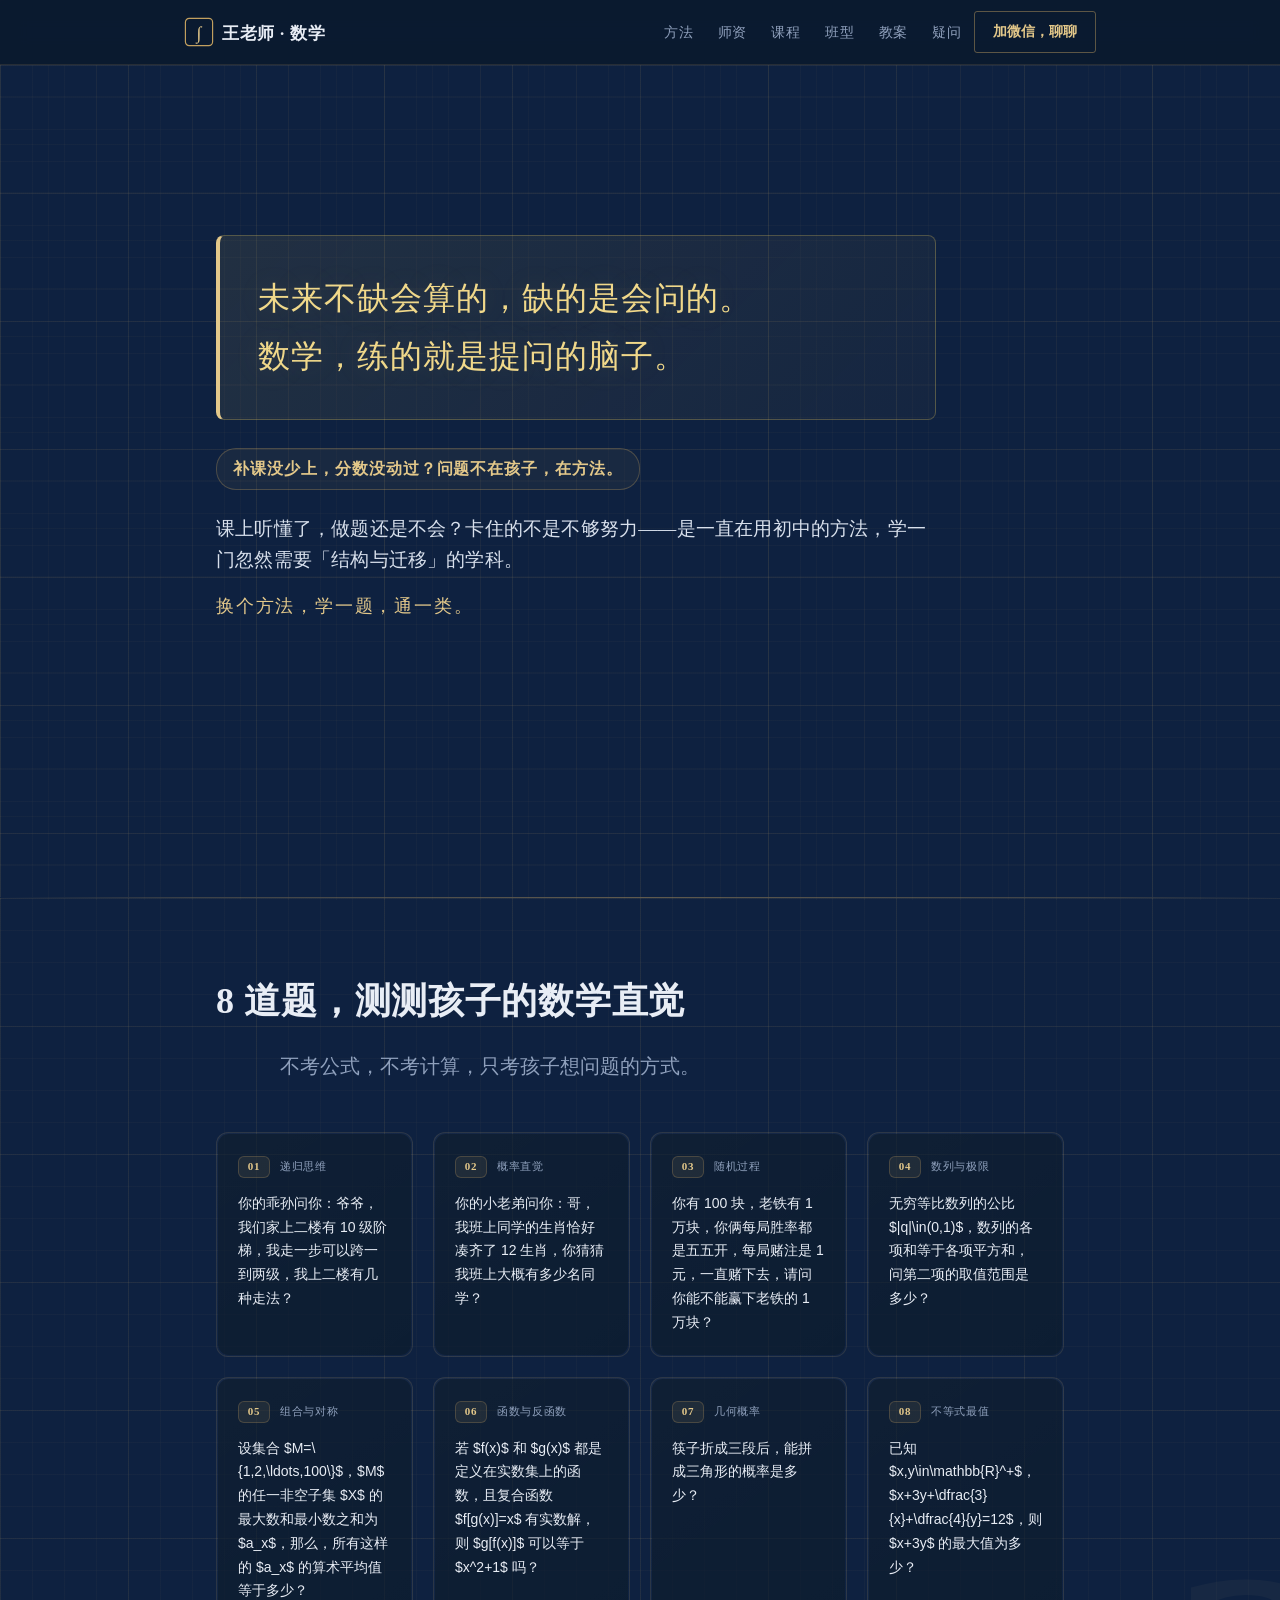
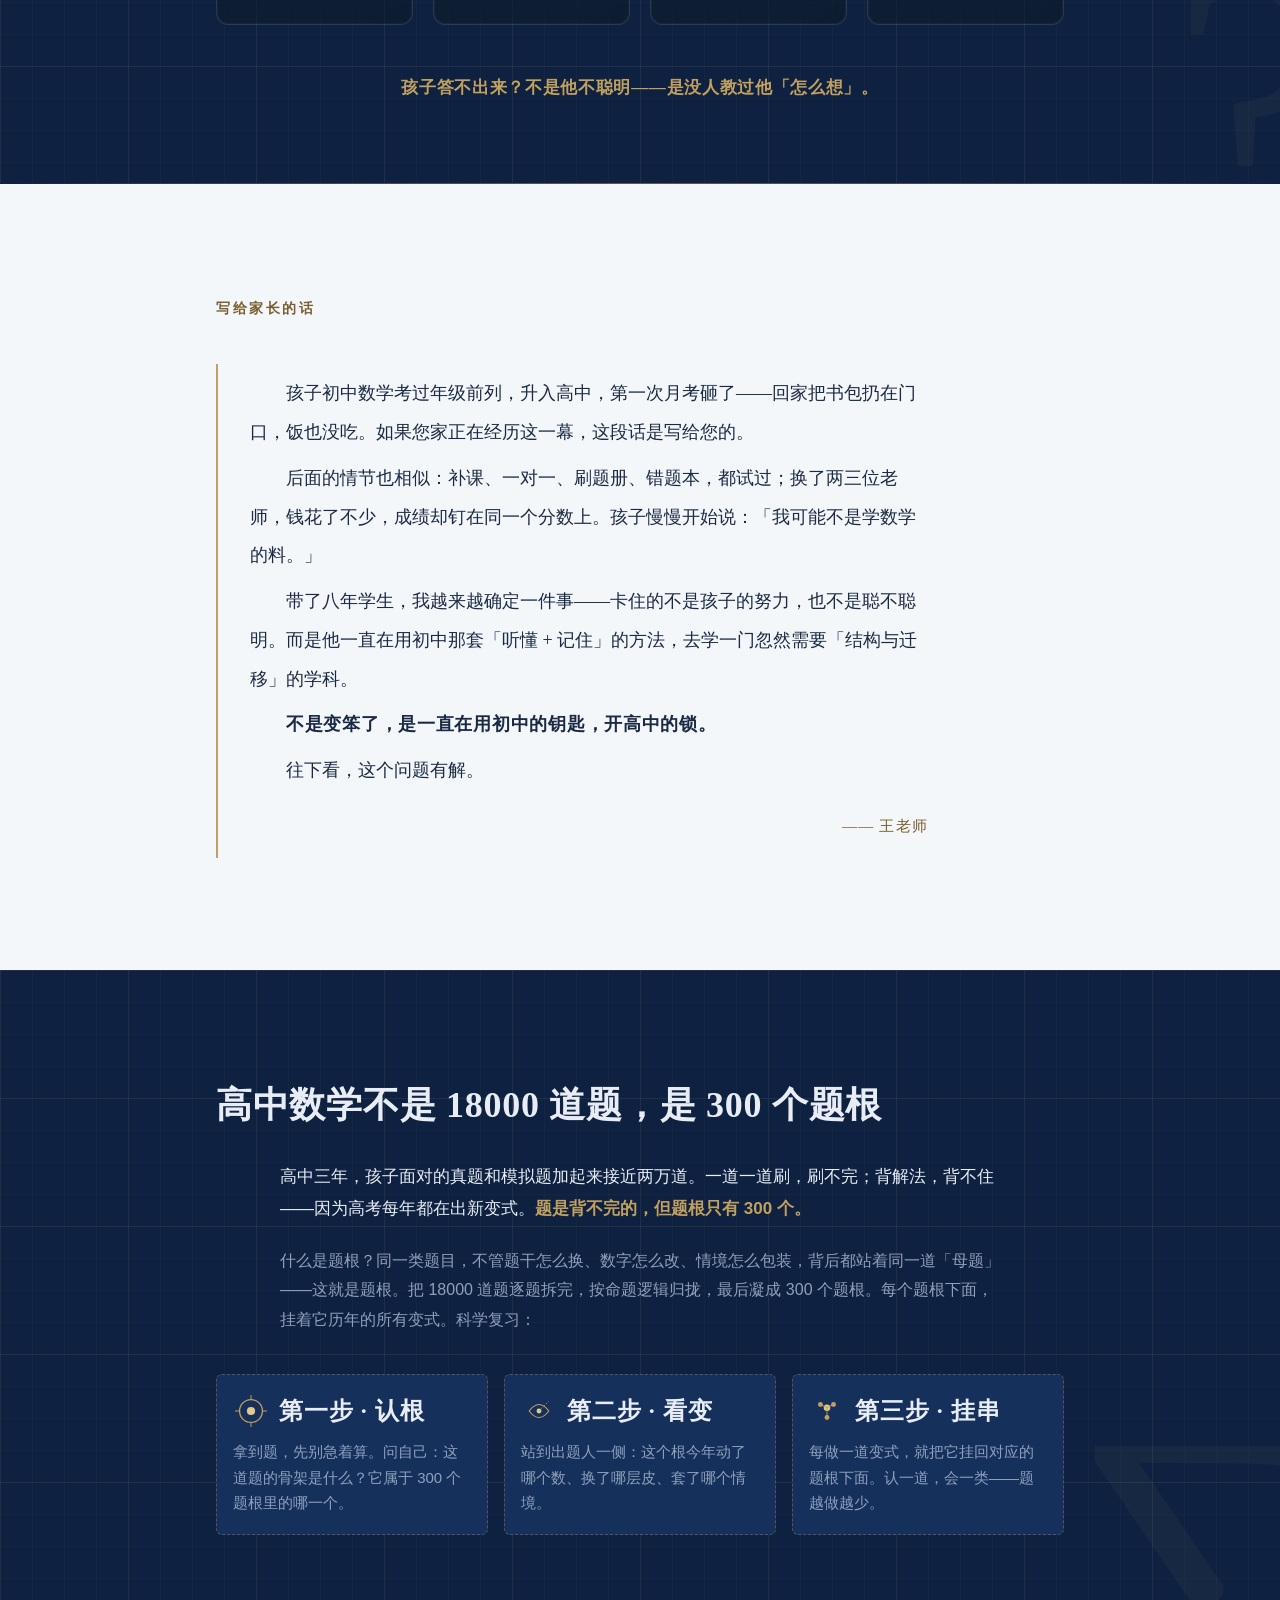
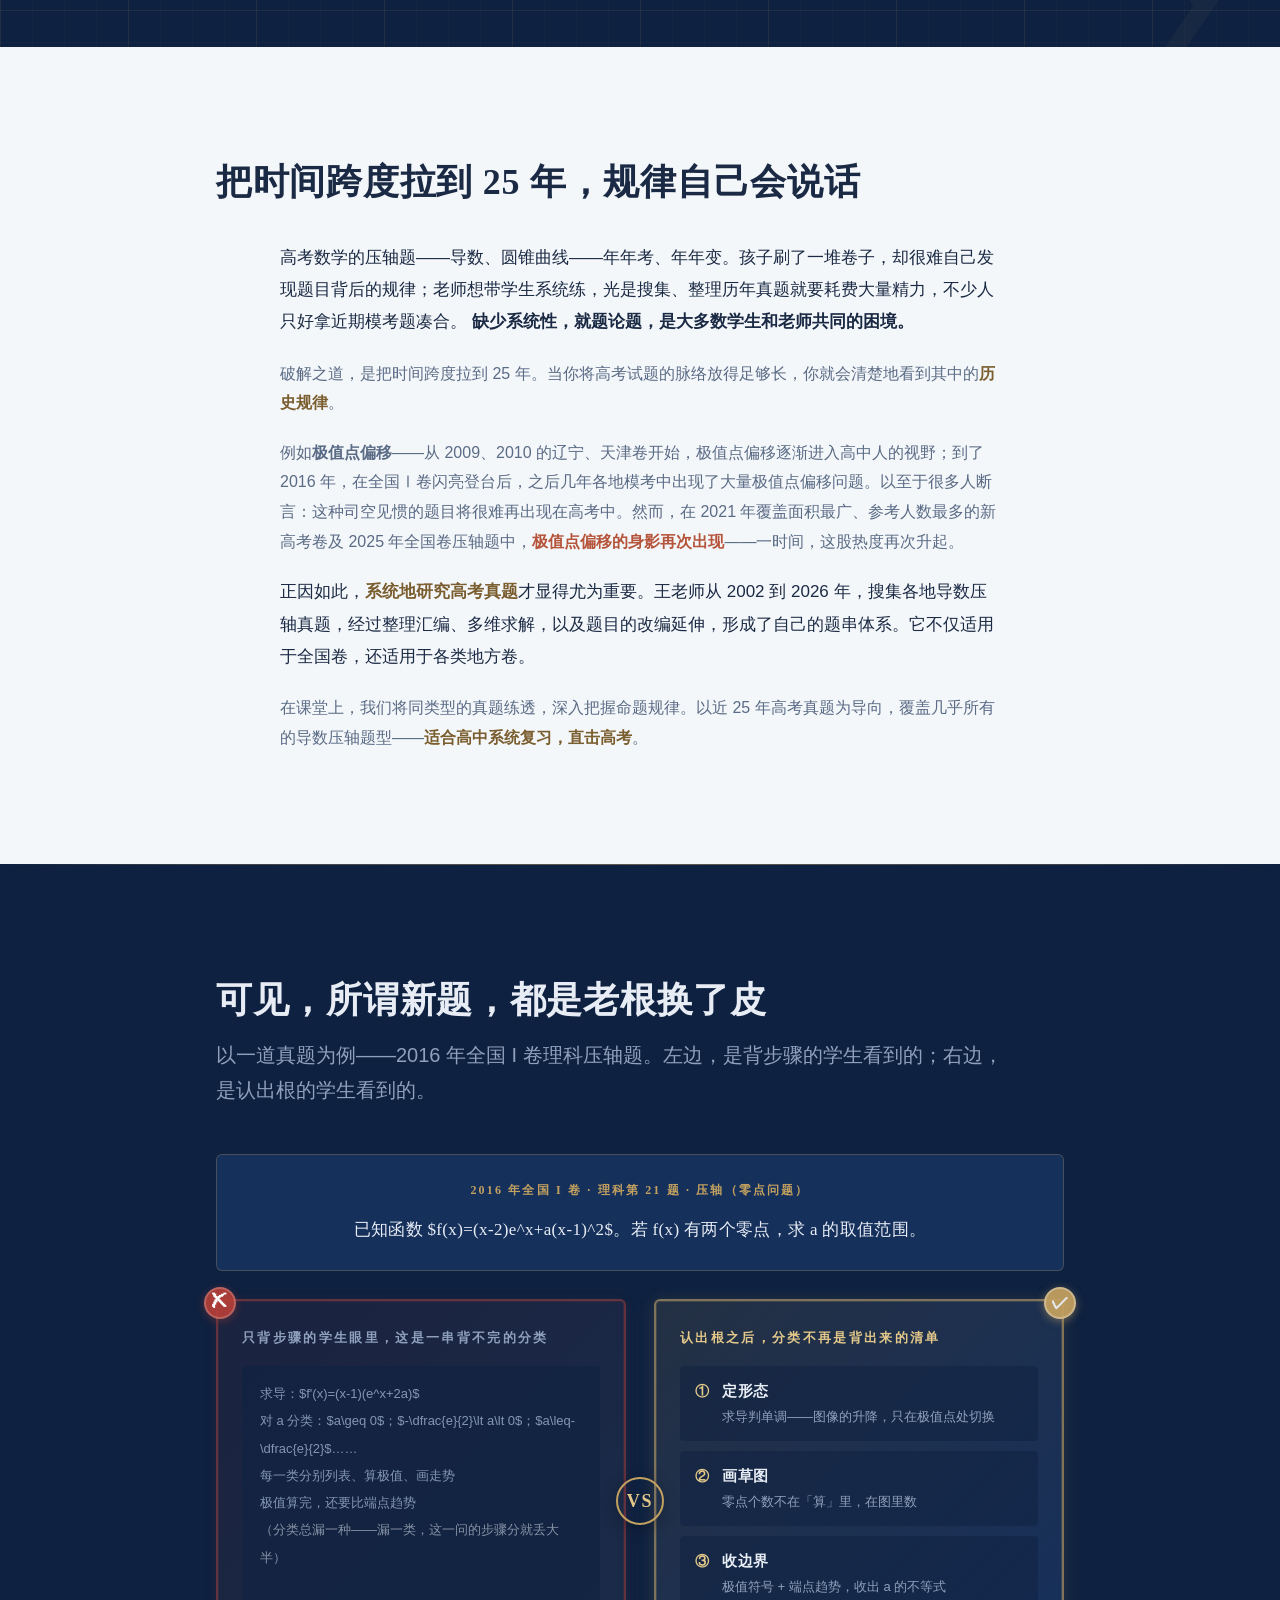
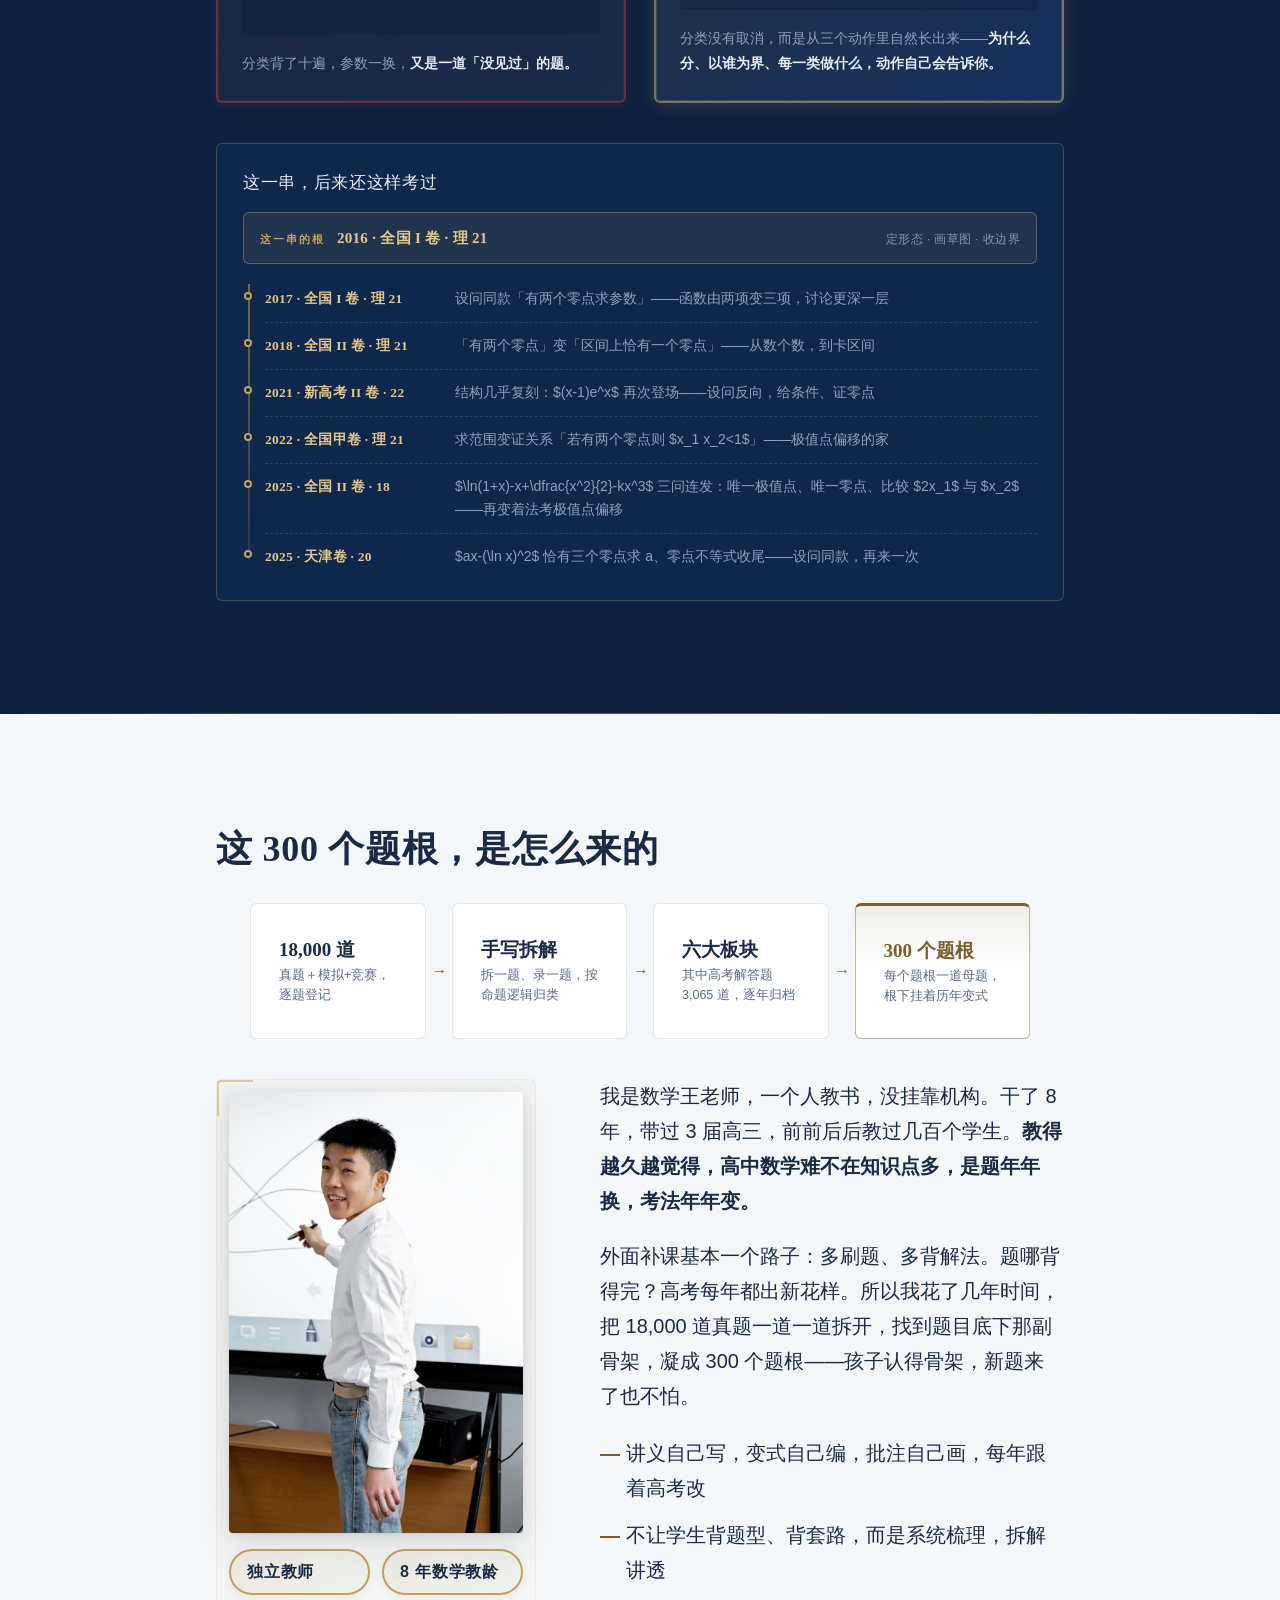
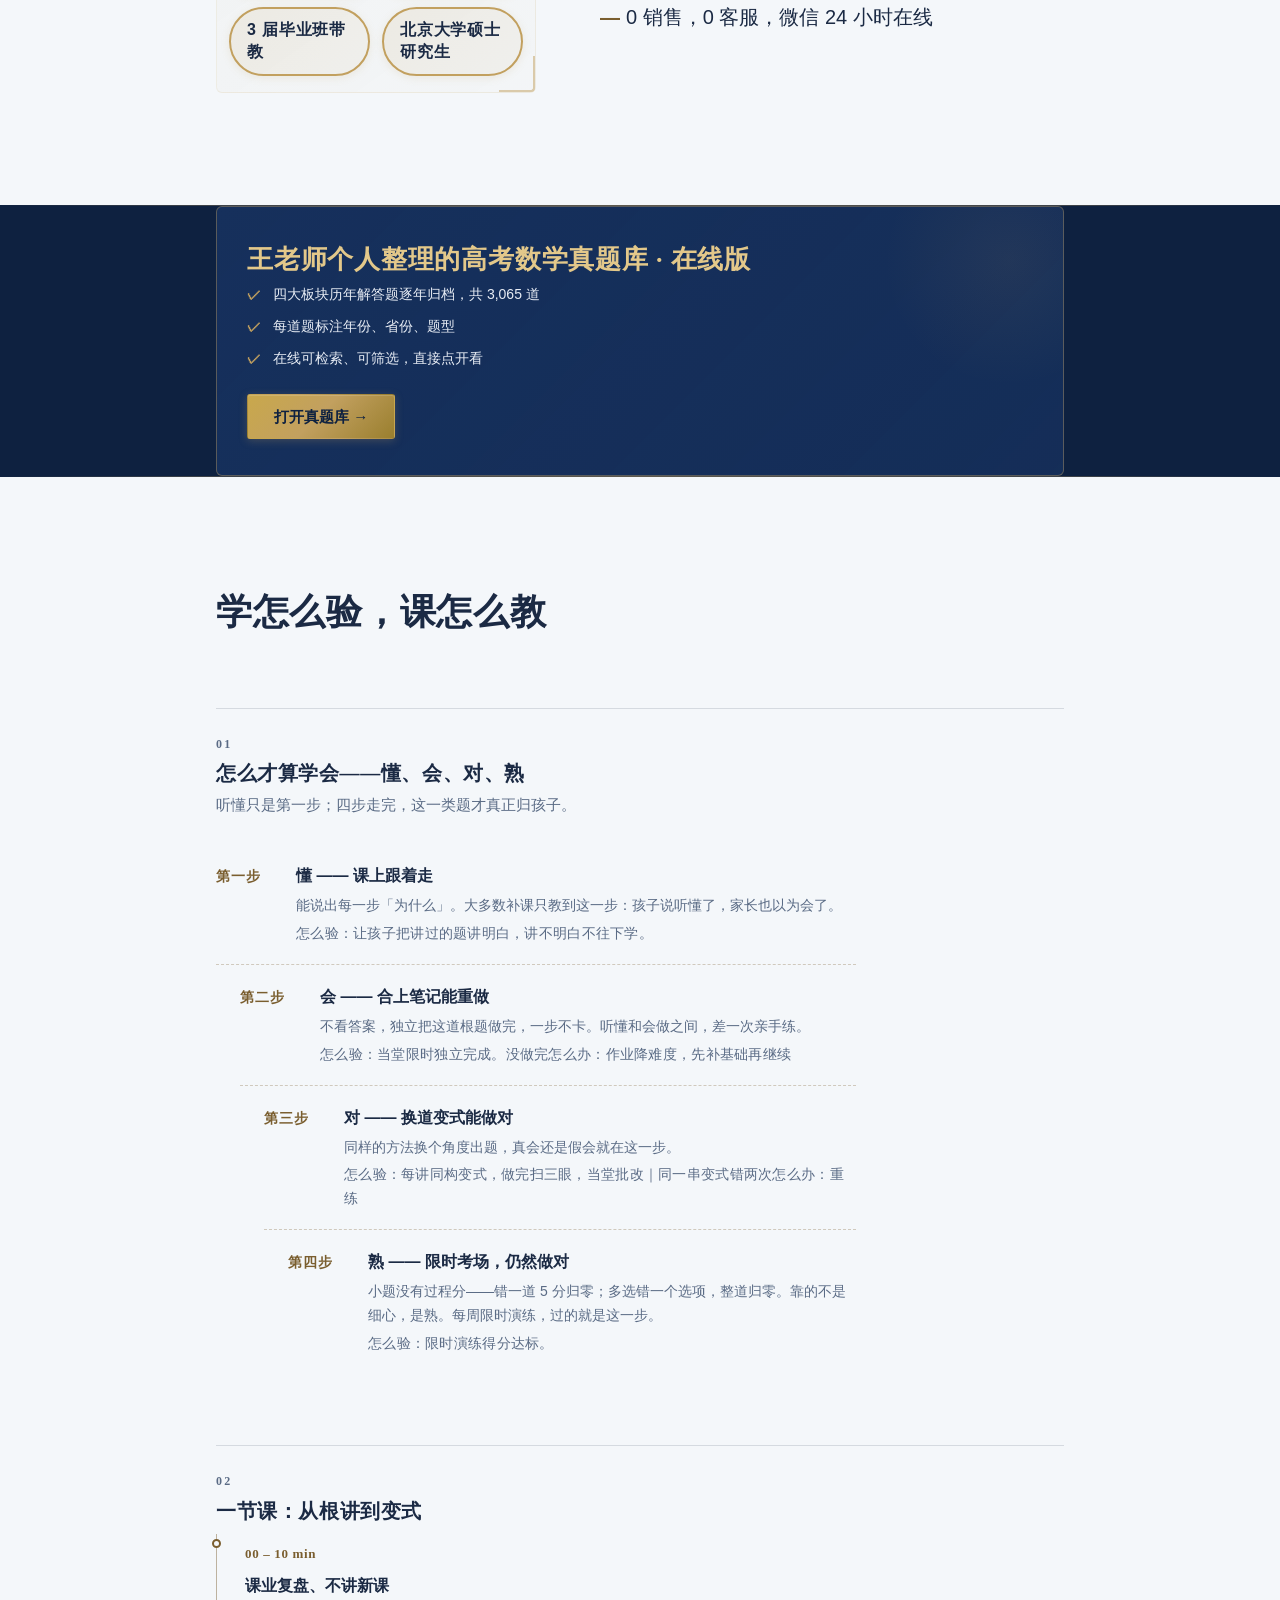
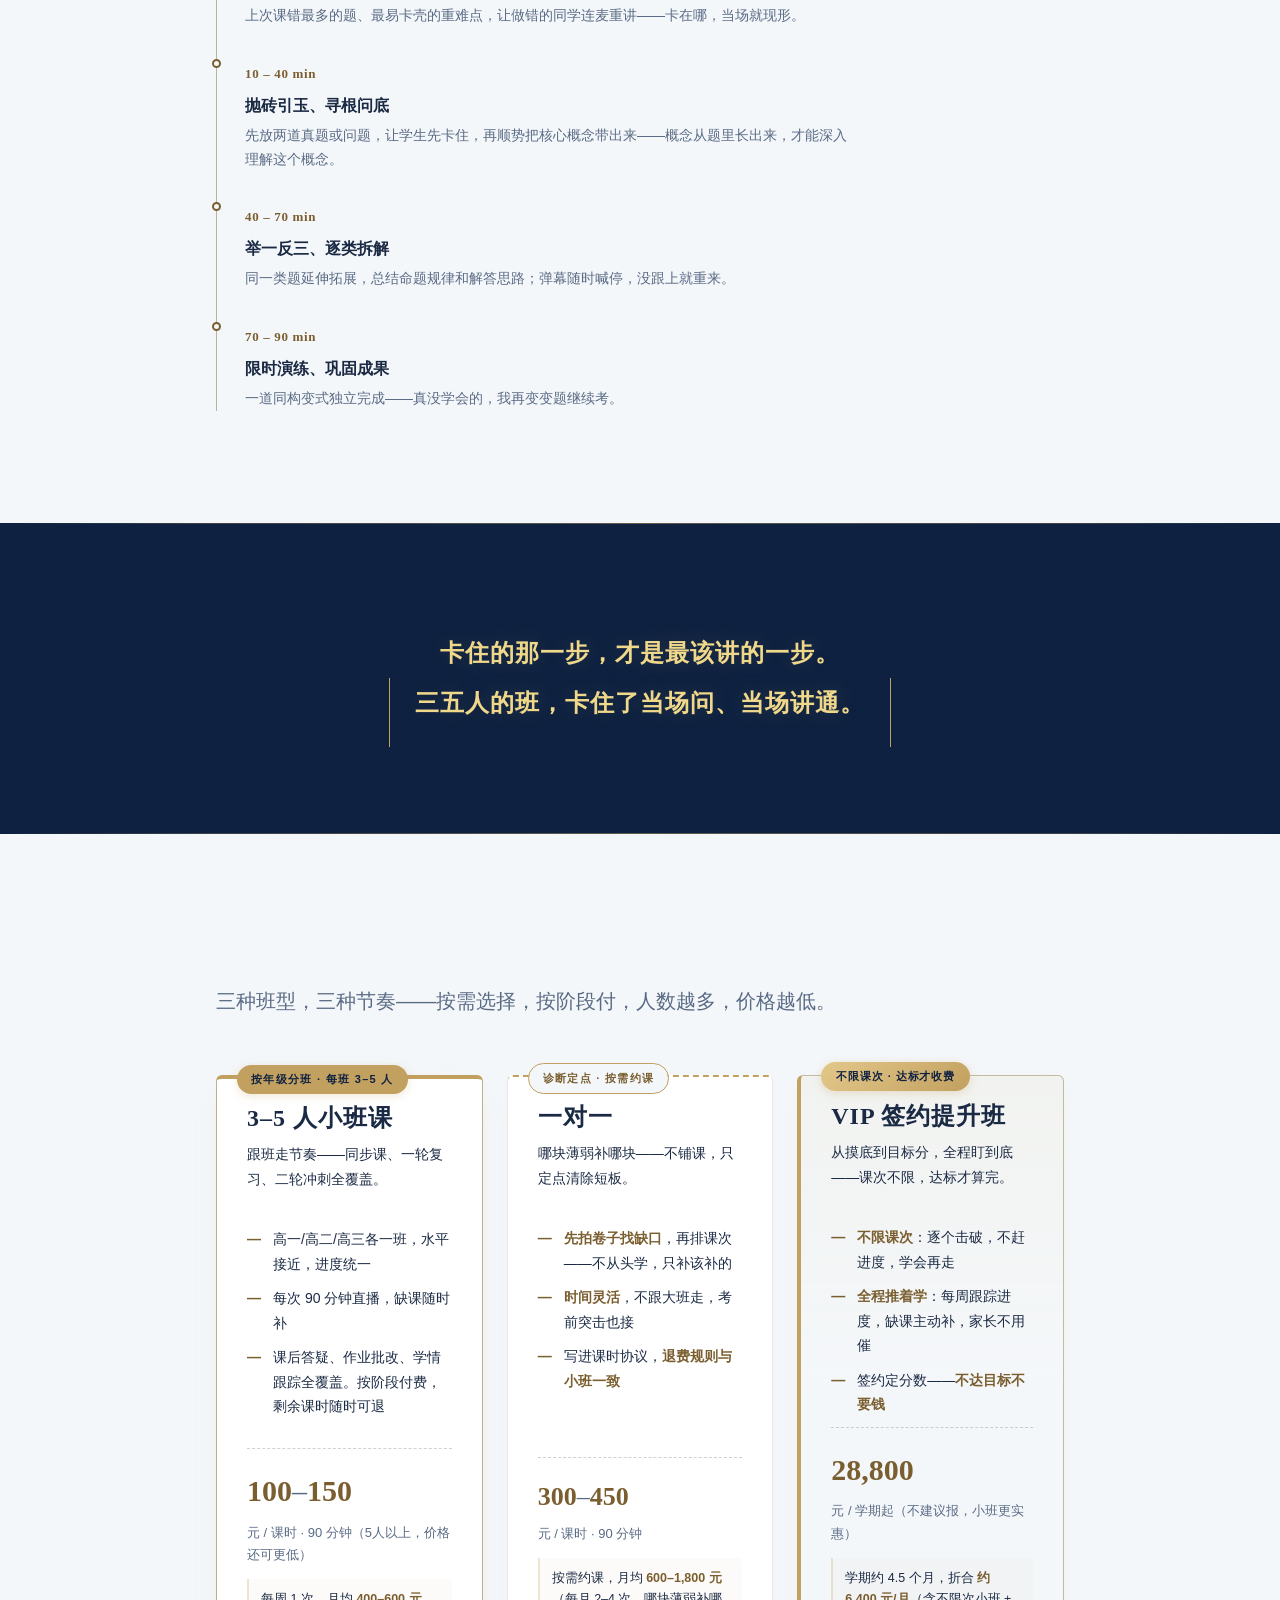
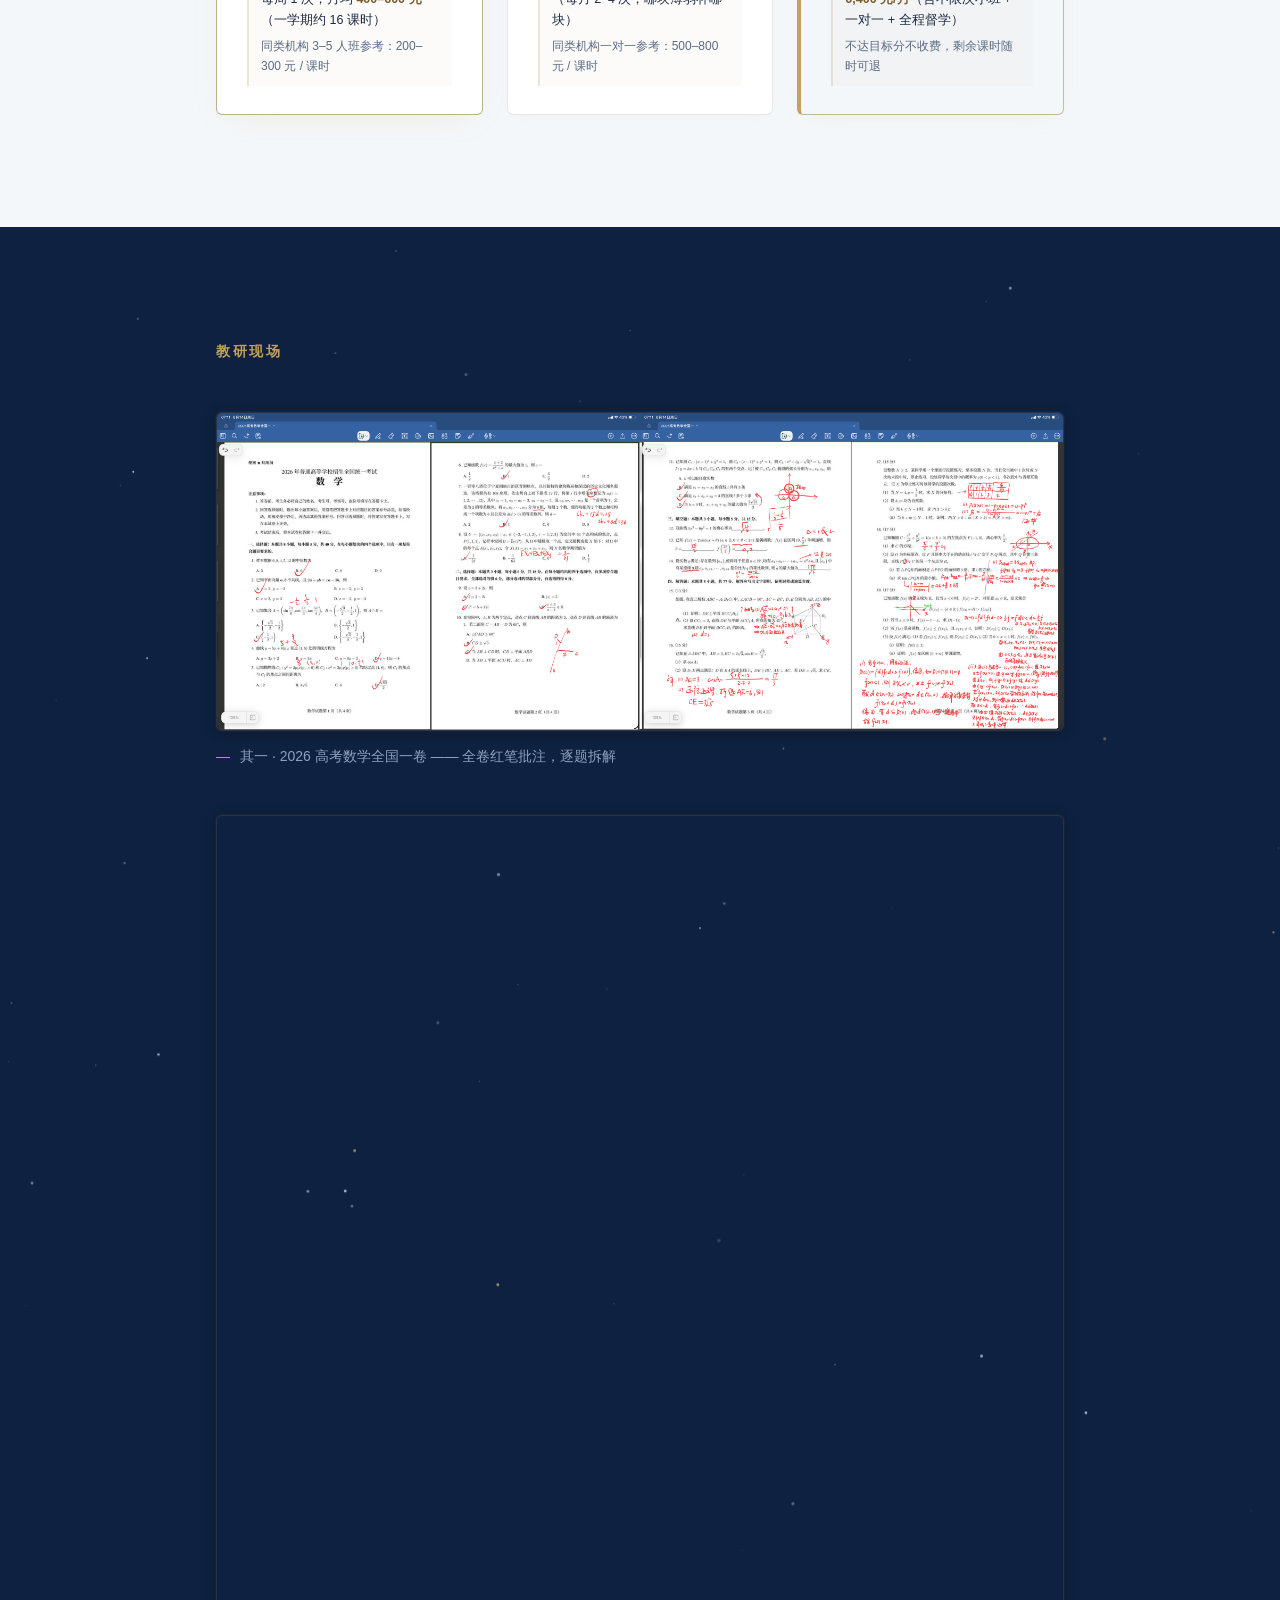
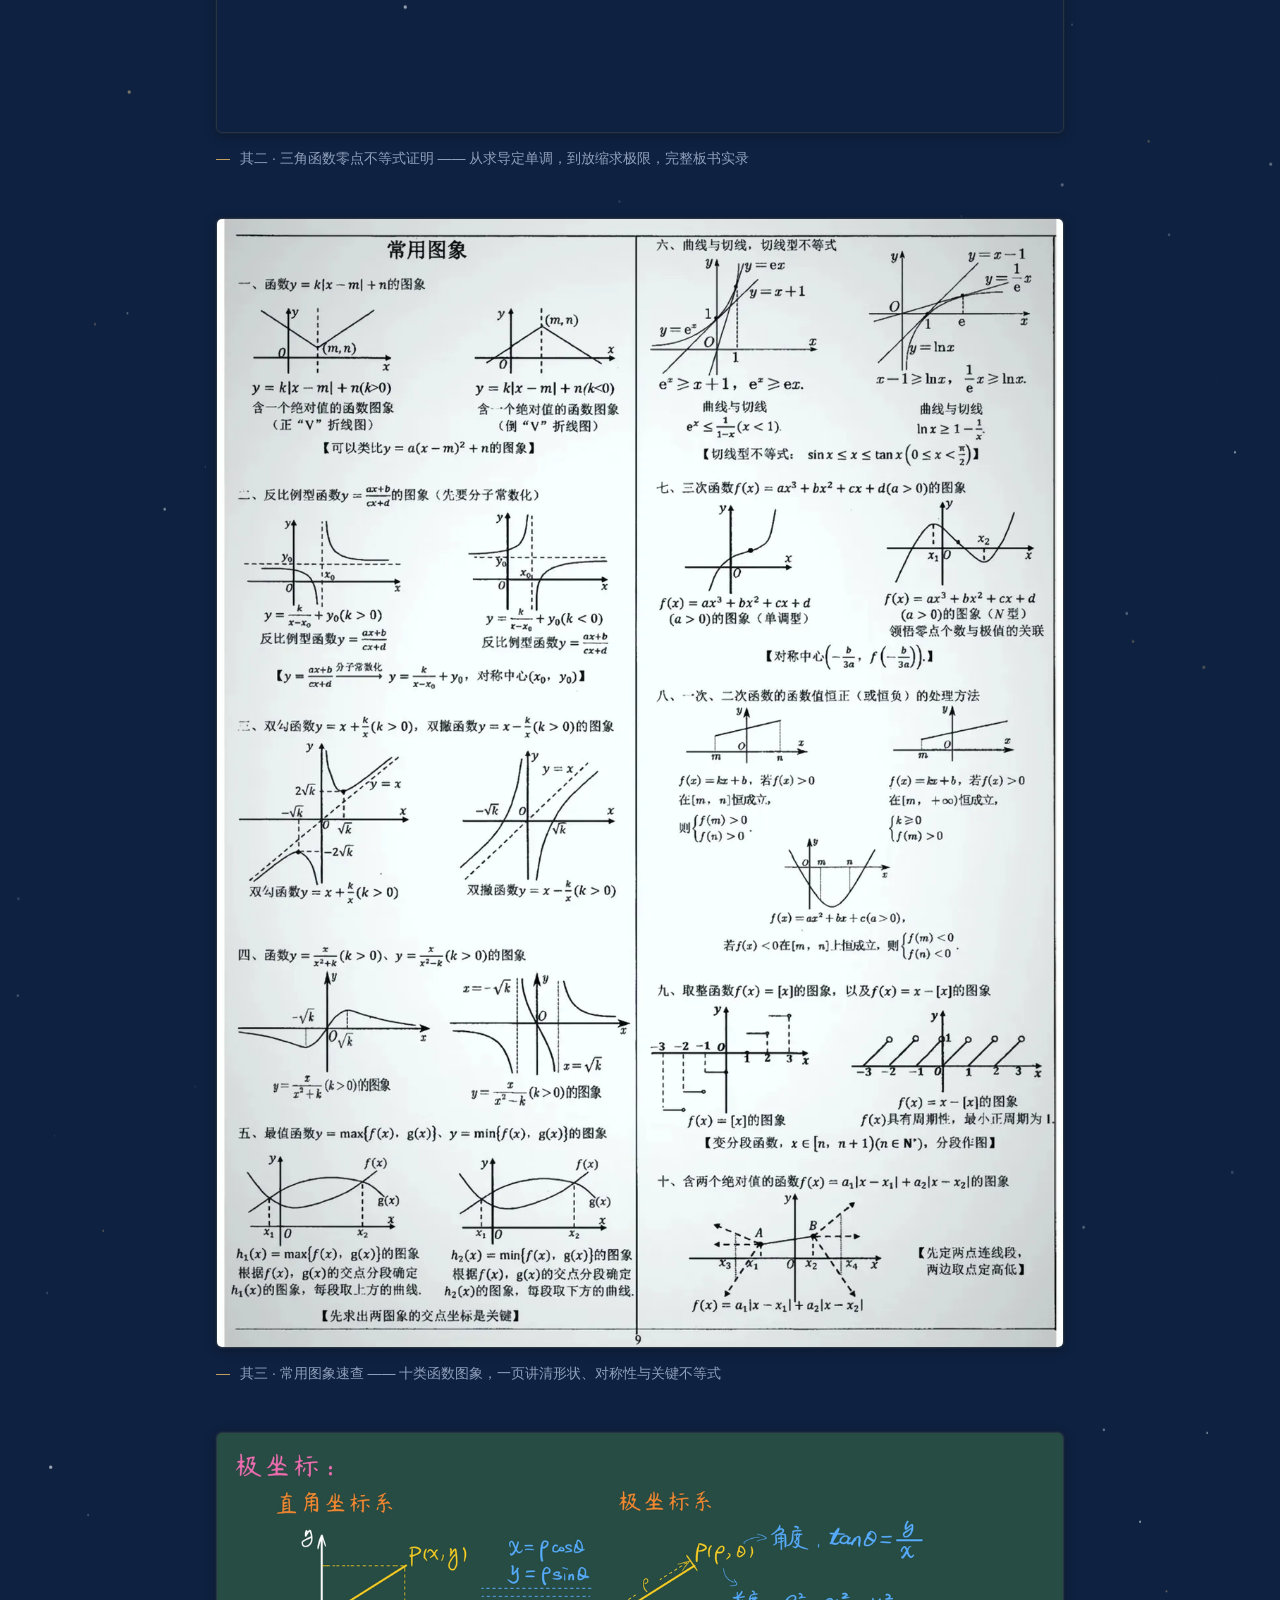
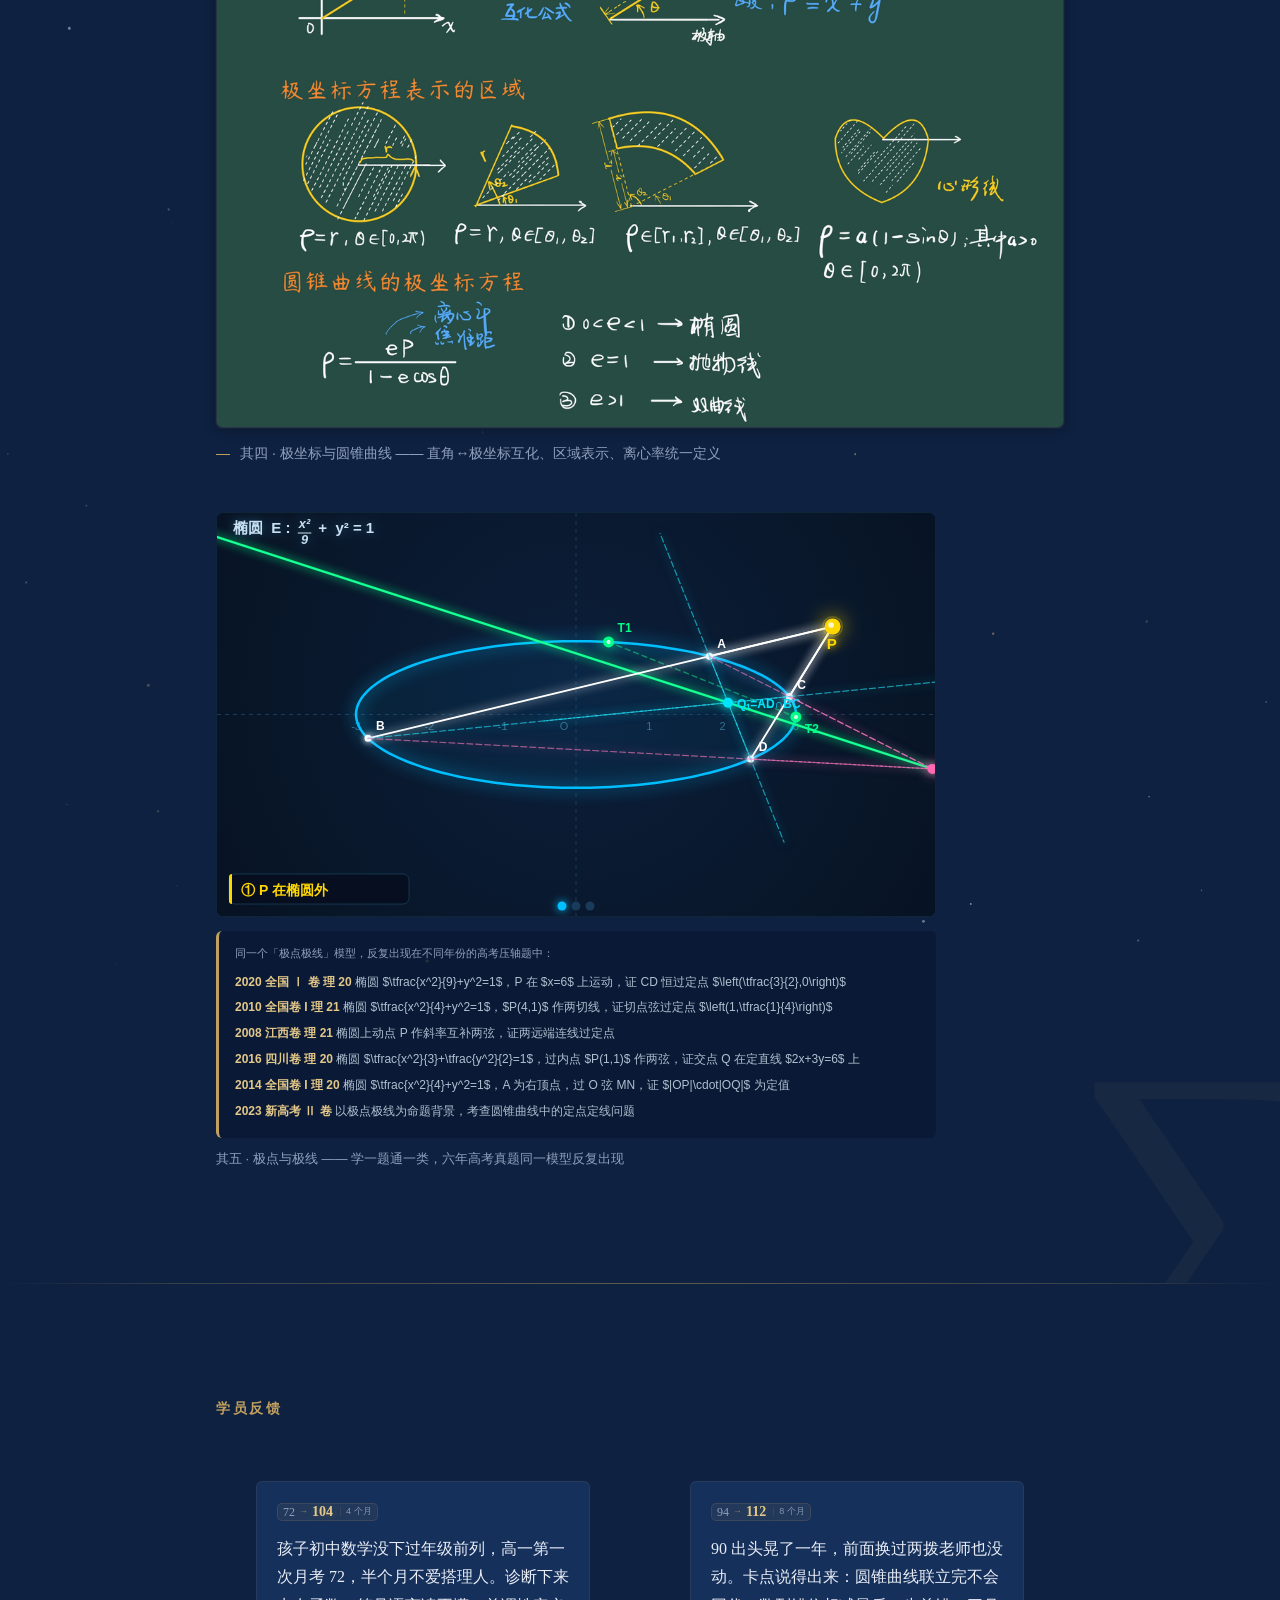
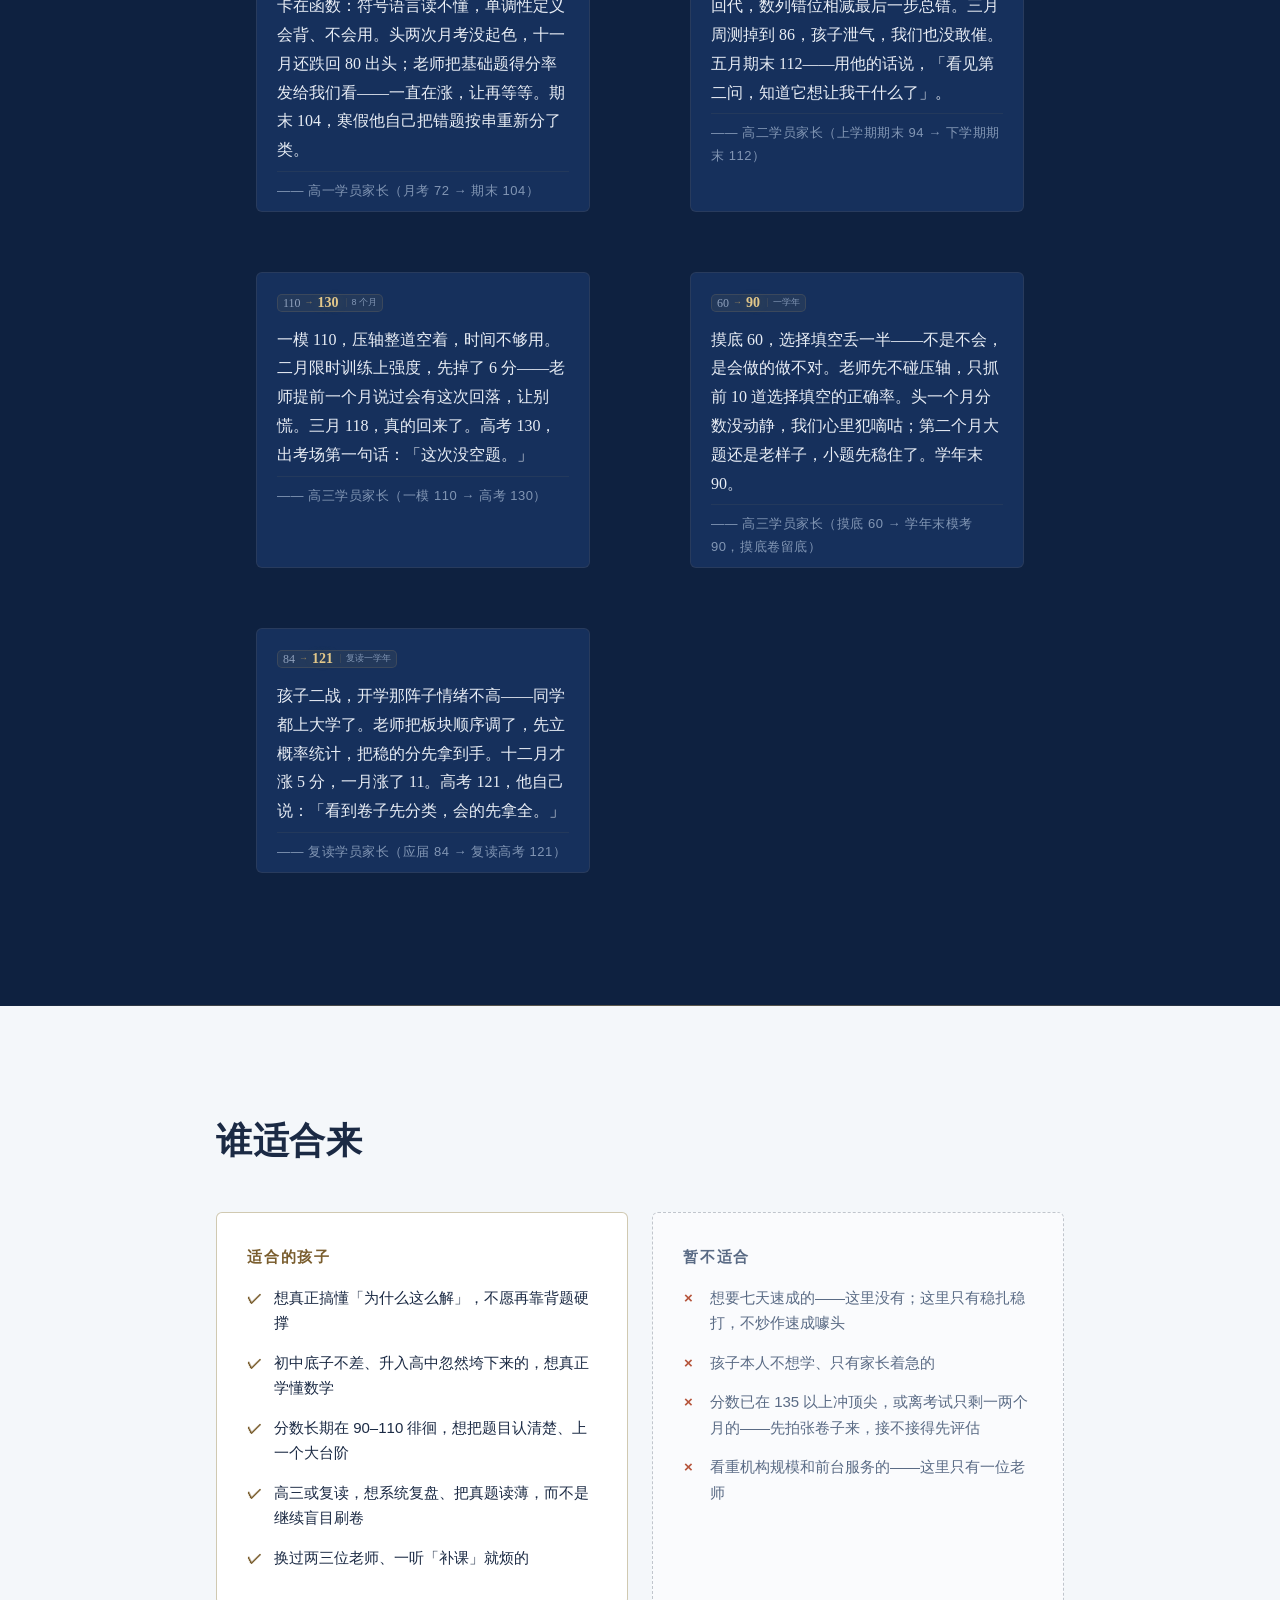
==== commit c17e0567: "ui: 弹层二维码白色区域收窄，padding 18→8px，margin-bottom 24→12px，面板顶部padding 24→16px" ====
--- a/index.html
+++ b/index.html
@@ -734,7 +734,7 @@
   background: linear-gradient(180deg, var(--c-navy) 0%, var(--c-card) 100%);
   border: 1px solid rgba(194,160,95,.3); border-bottom: 0;
   border-radius: 20px 20px 0 0; text-align: center;
-  padding: 24px 28px calc(32px + env(safe-area-inset-bottom));
+  padding: 16px 28px calc(24px + env(safe-area-inset-bottom));
   animation: sheet-up .35s cubic-bezier(.22,1,.36,1);
   box-shadow: 0 -8px 32px rgba(0,0,0,.4);
 }
@@ -759,9 +759,9 @@
 }
 .sheet-sub { color: var(--c-gd); font-size: 14px; margin: 8px 0 18px; }
 .sheet-qr {
-  width: 280px; margin: 0 auto 24px;
-  background: #fff; border-radius: 16px;
-  padding: 18px;
+  width: 280px; margin: 0 auto 12px;
+  background: #fff; border-radius: 12px;
+  padding: 8px;
   box-shadow: 0 4px 20px rgba(0,0,0,.25), inset 0 0 0 1px rgba(194,160,95,.15);
 }
 .sheet-qr img { width: 100%; height: auto; display: block; }
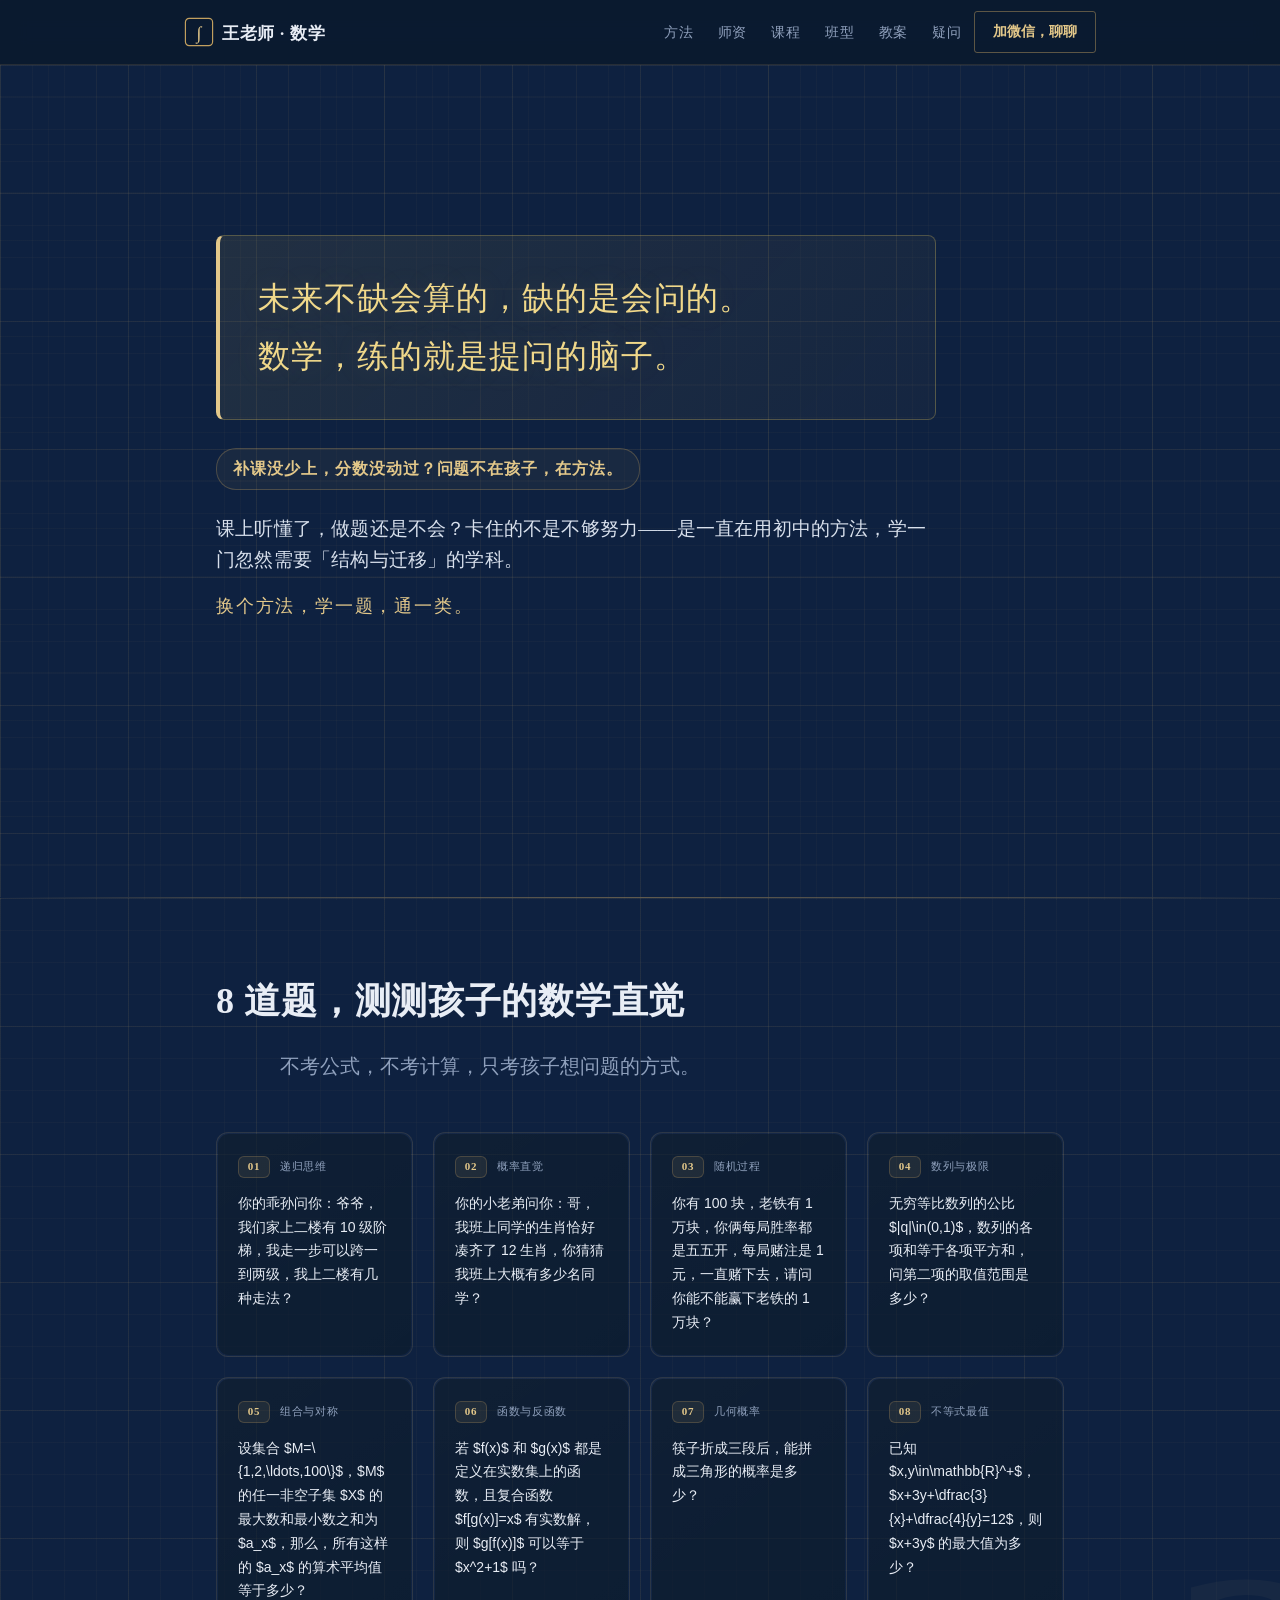
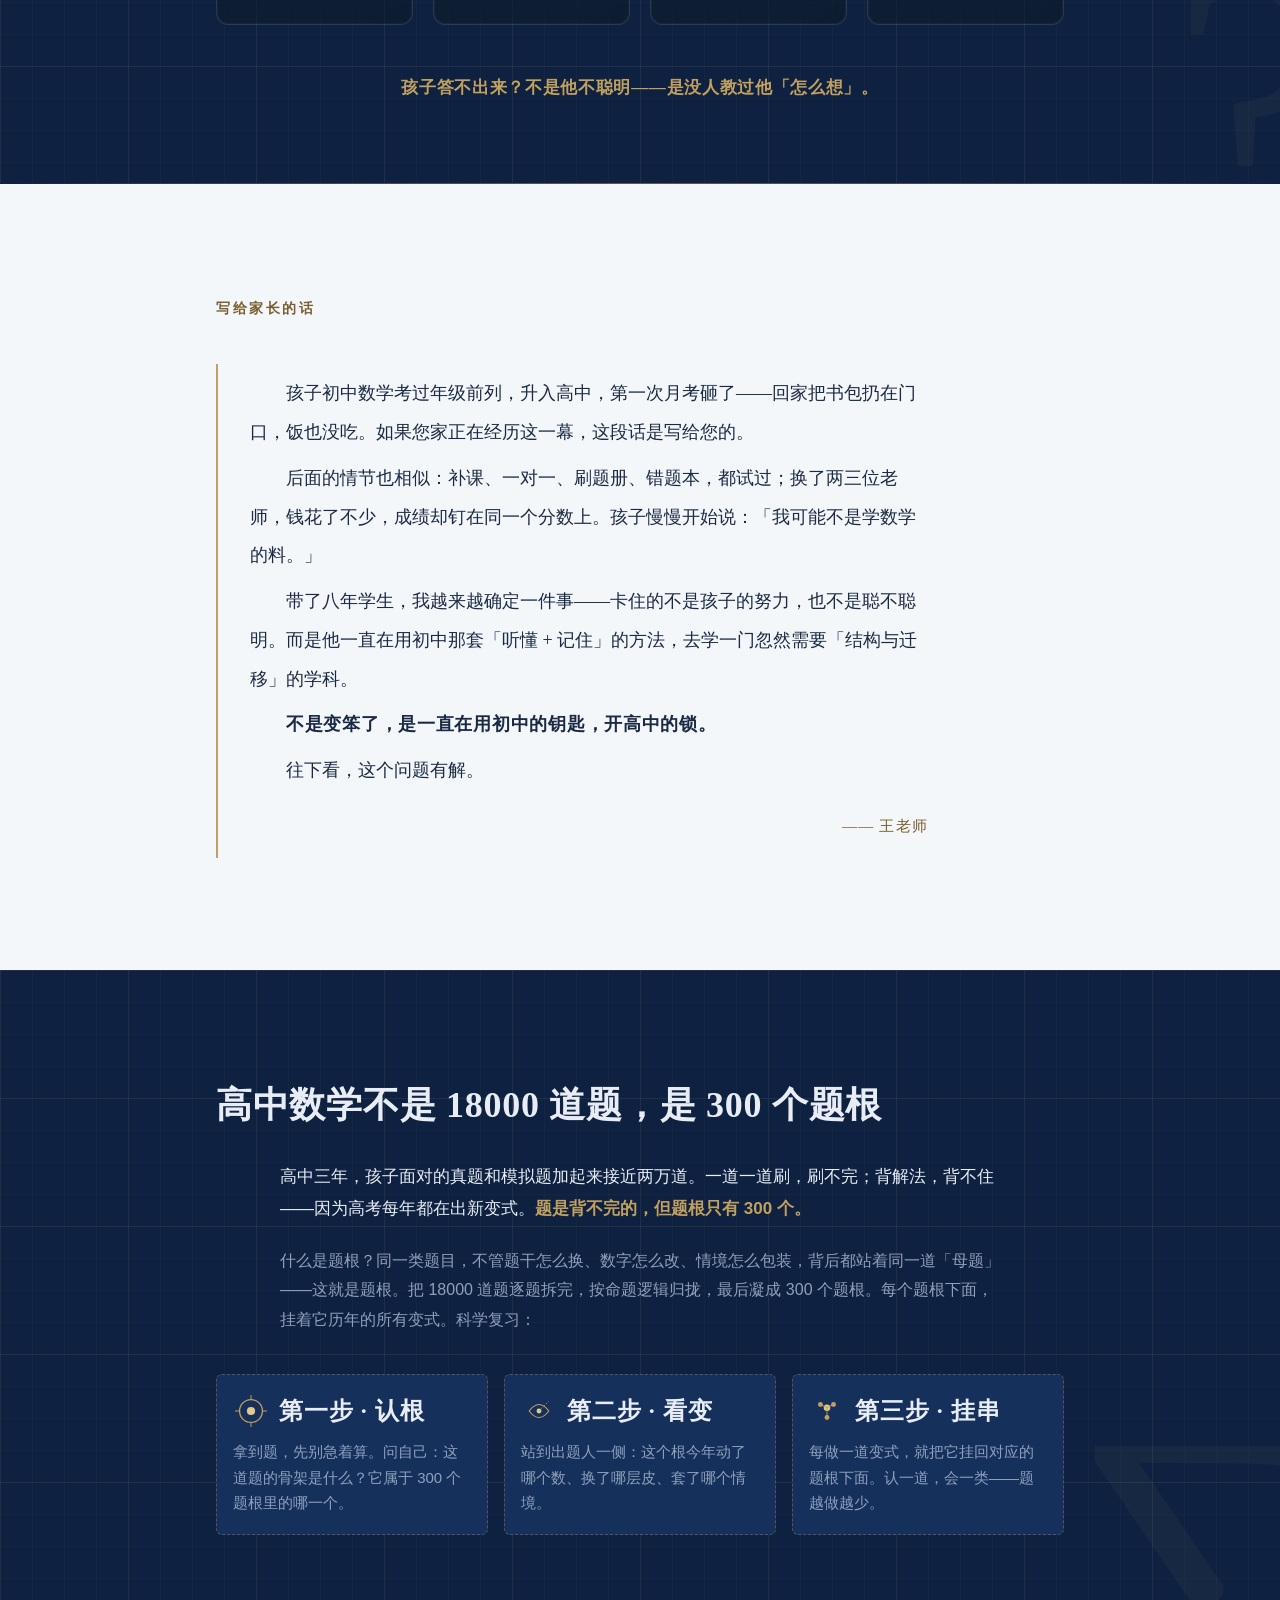
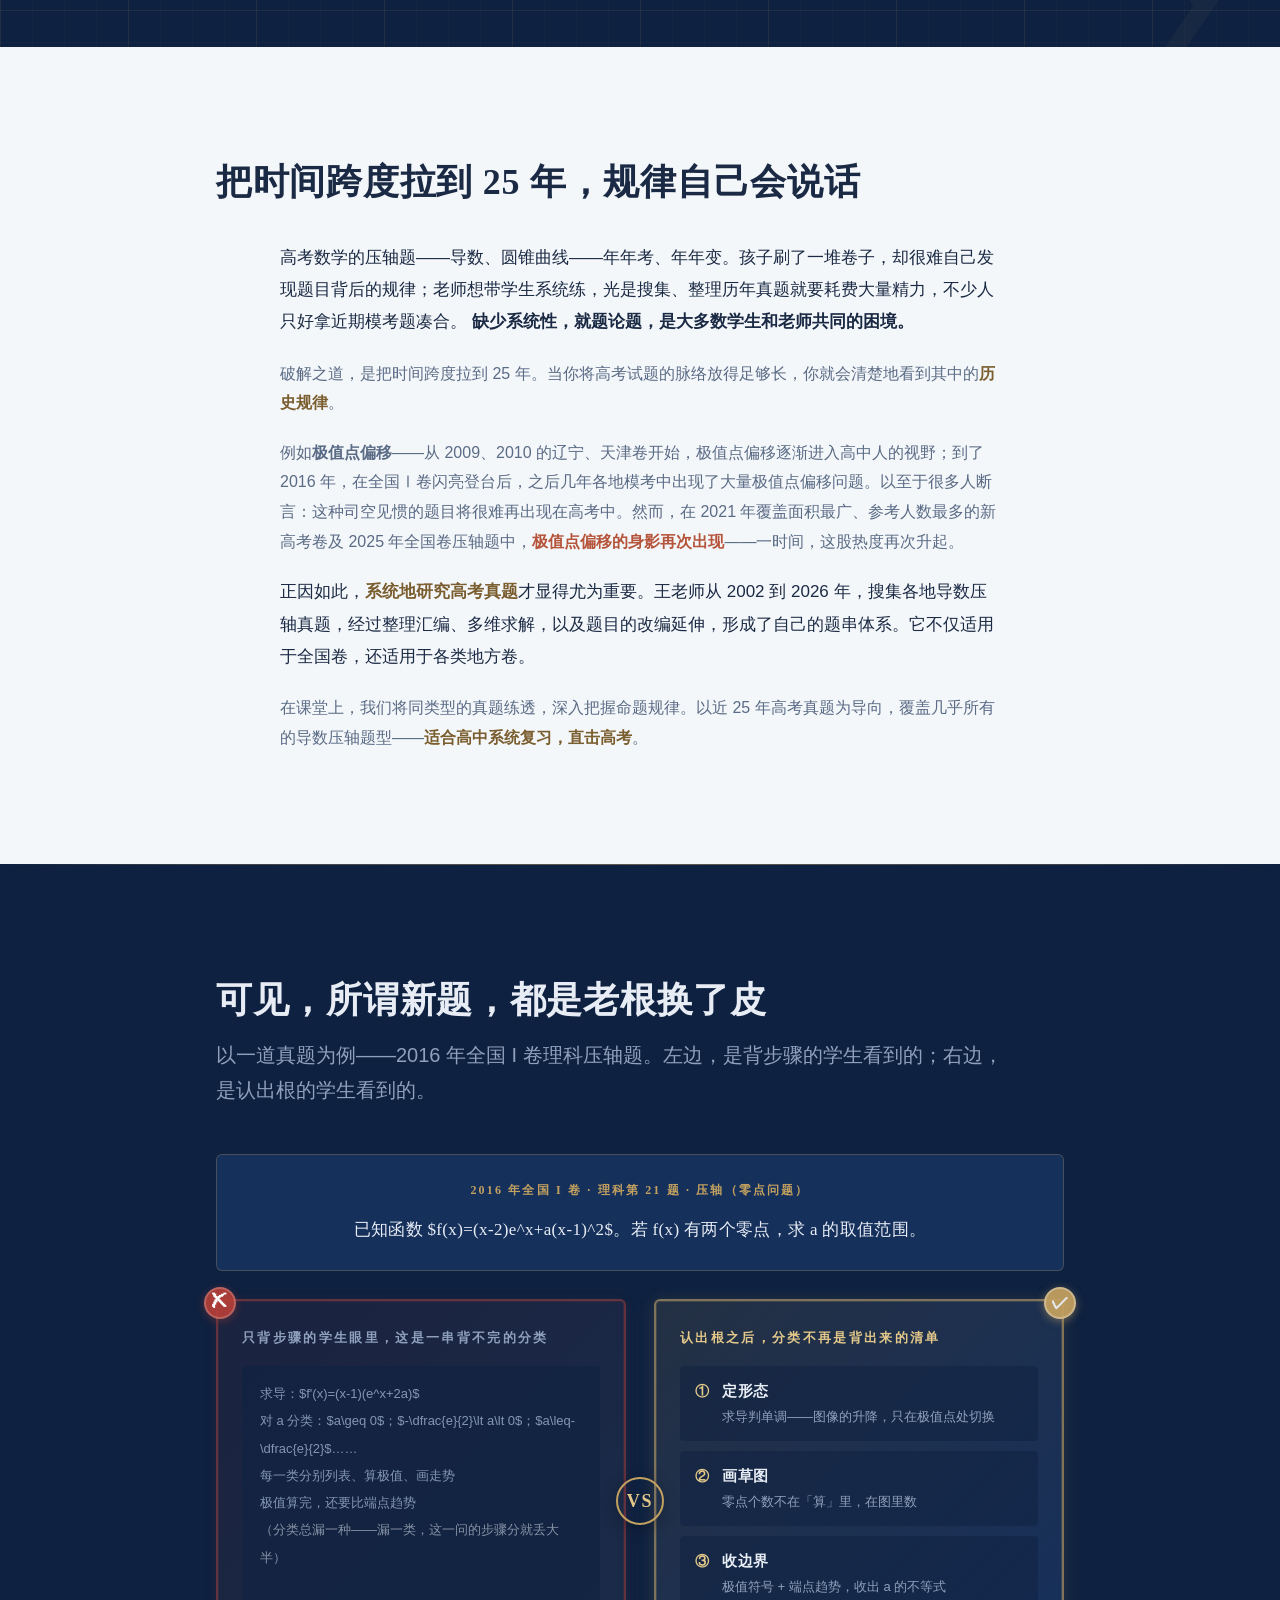
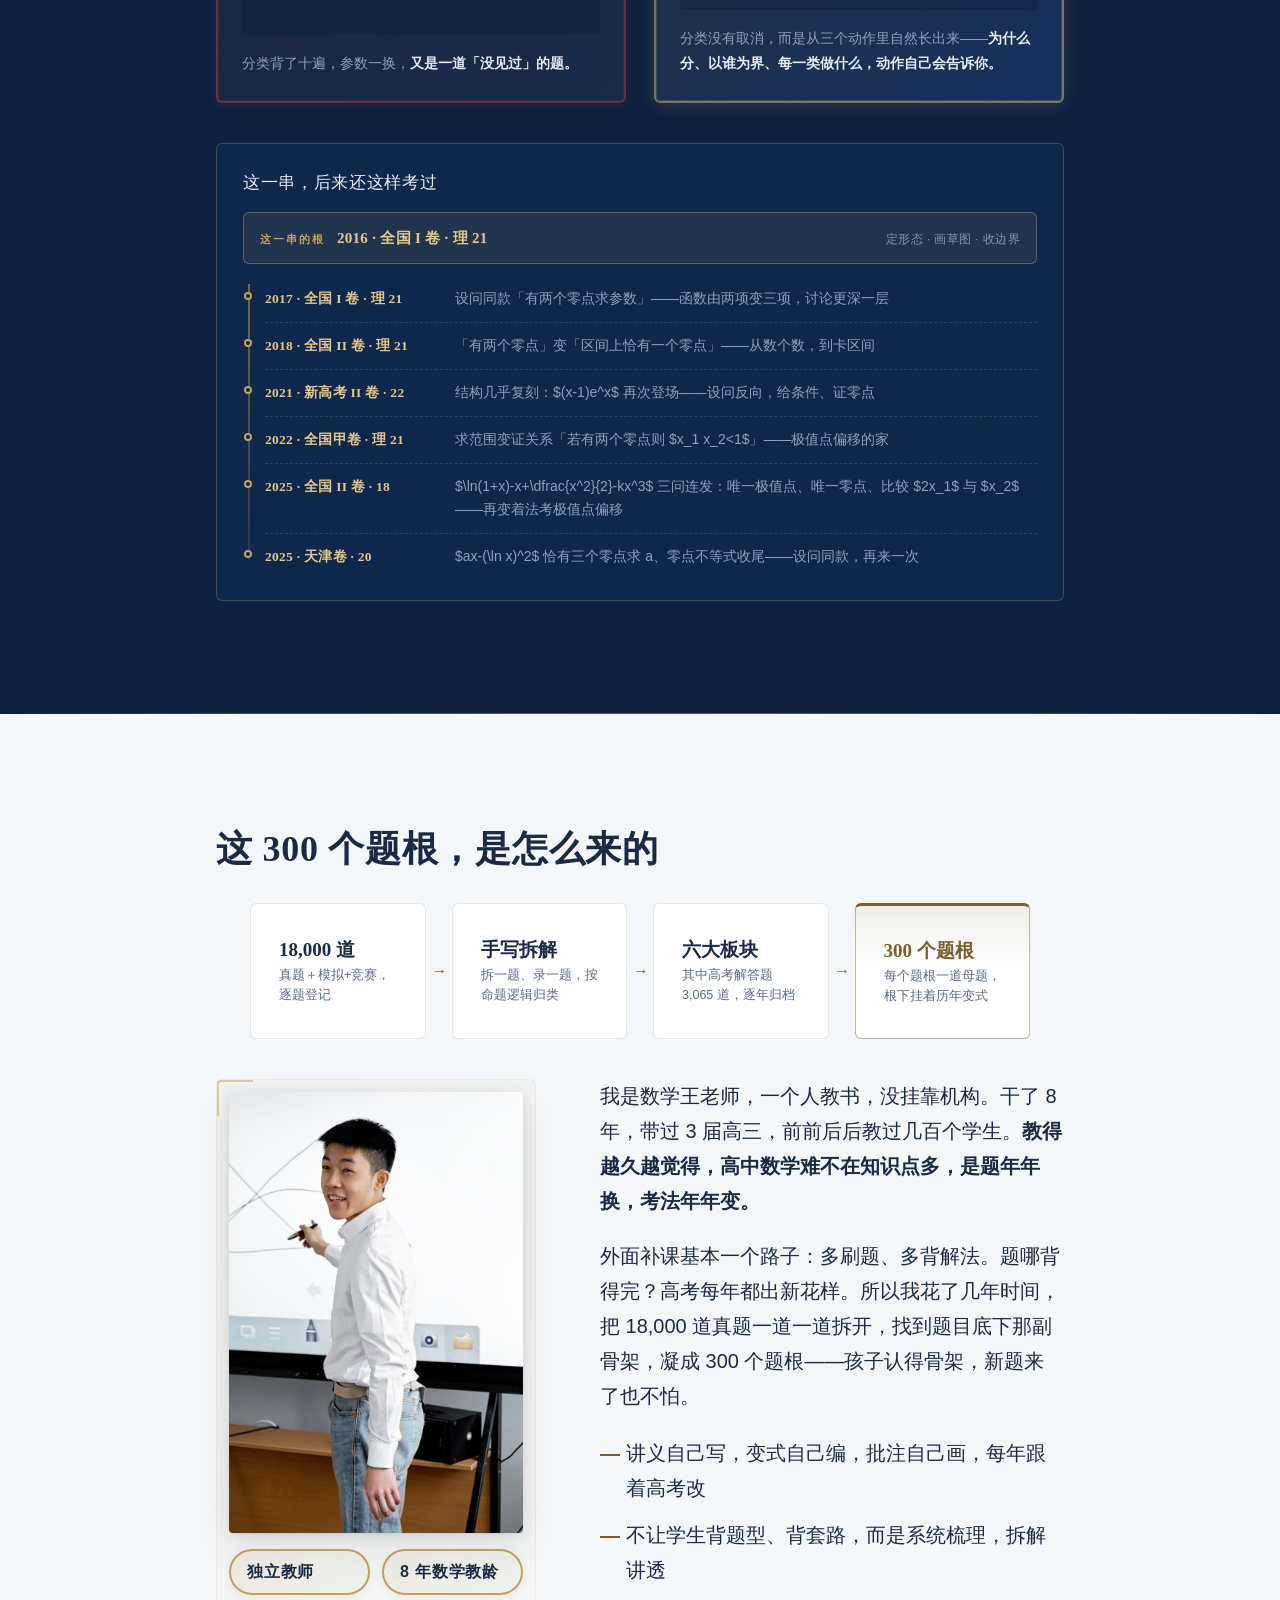
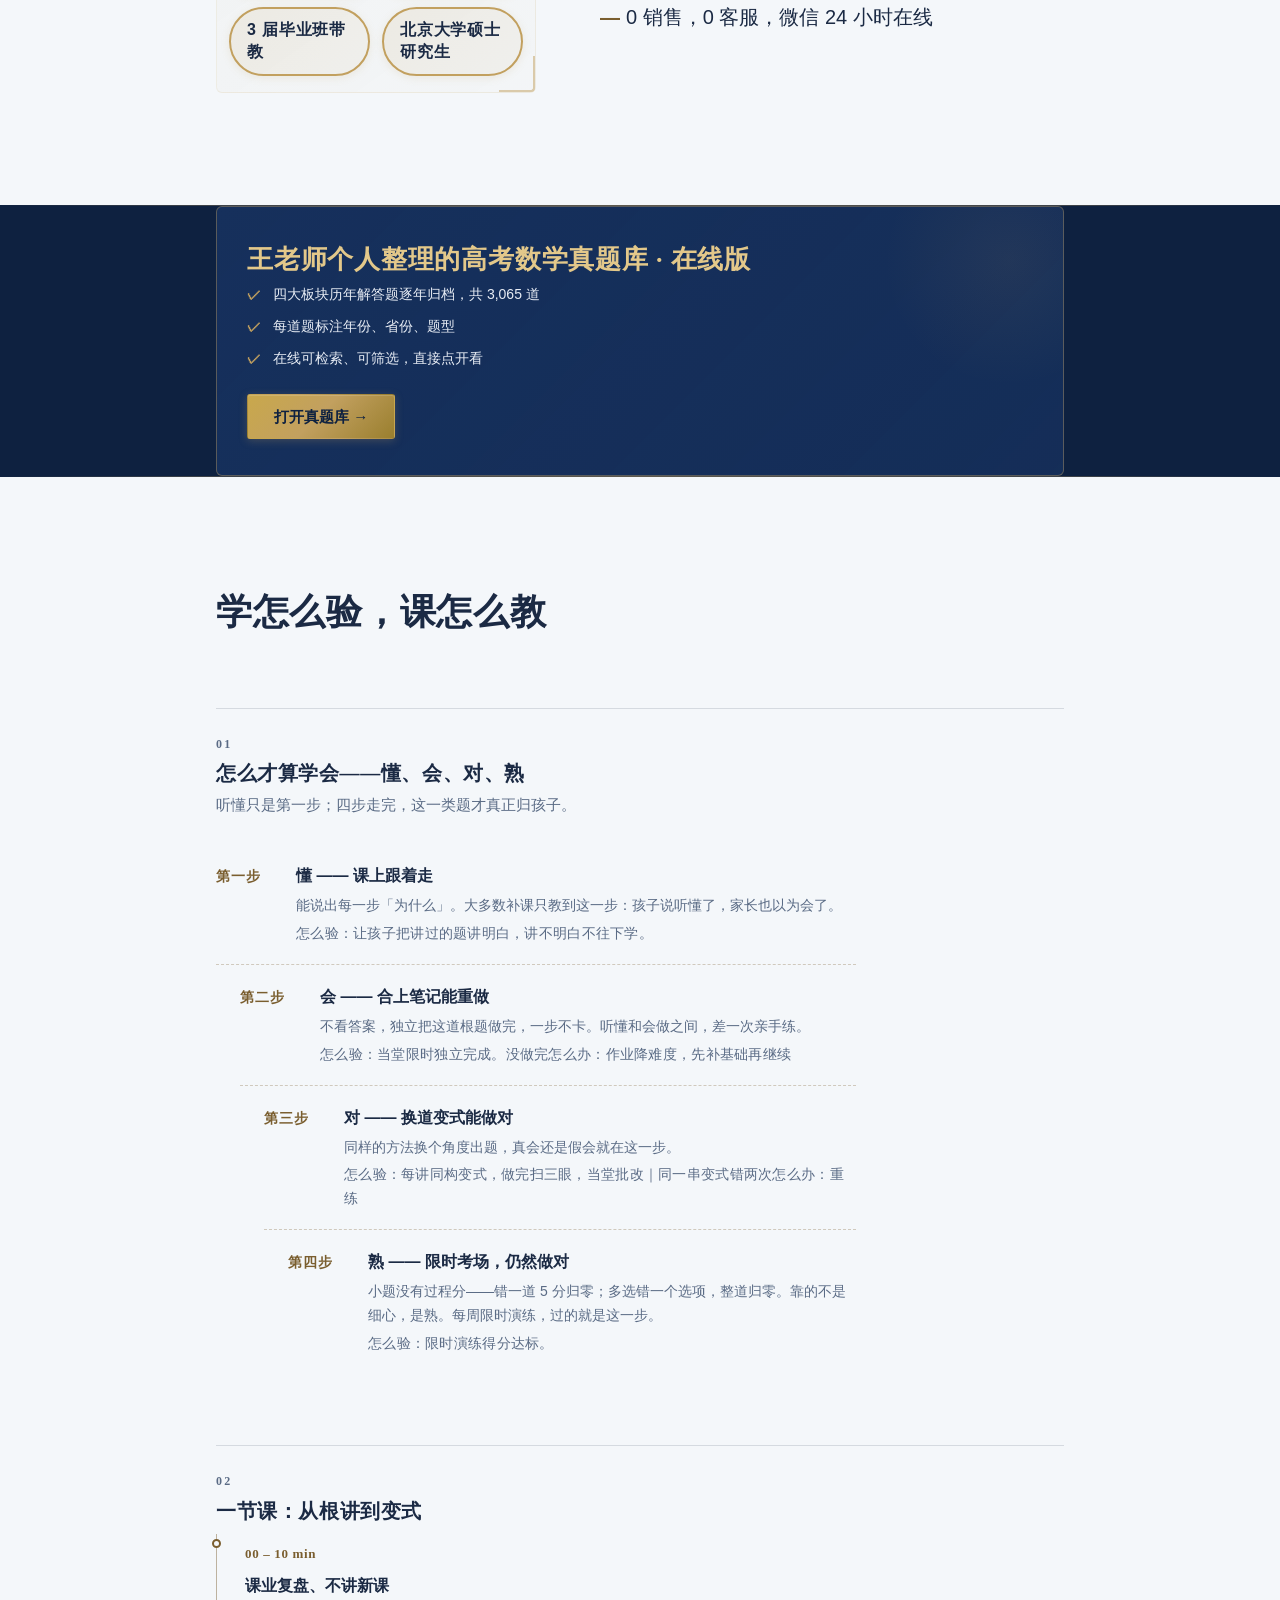
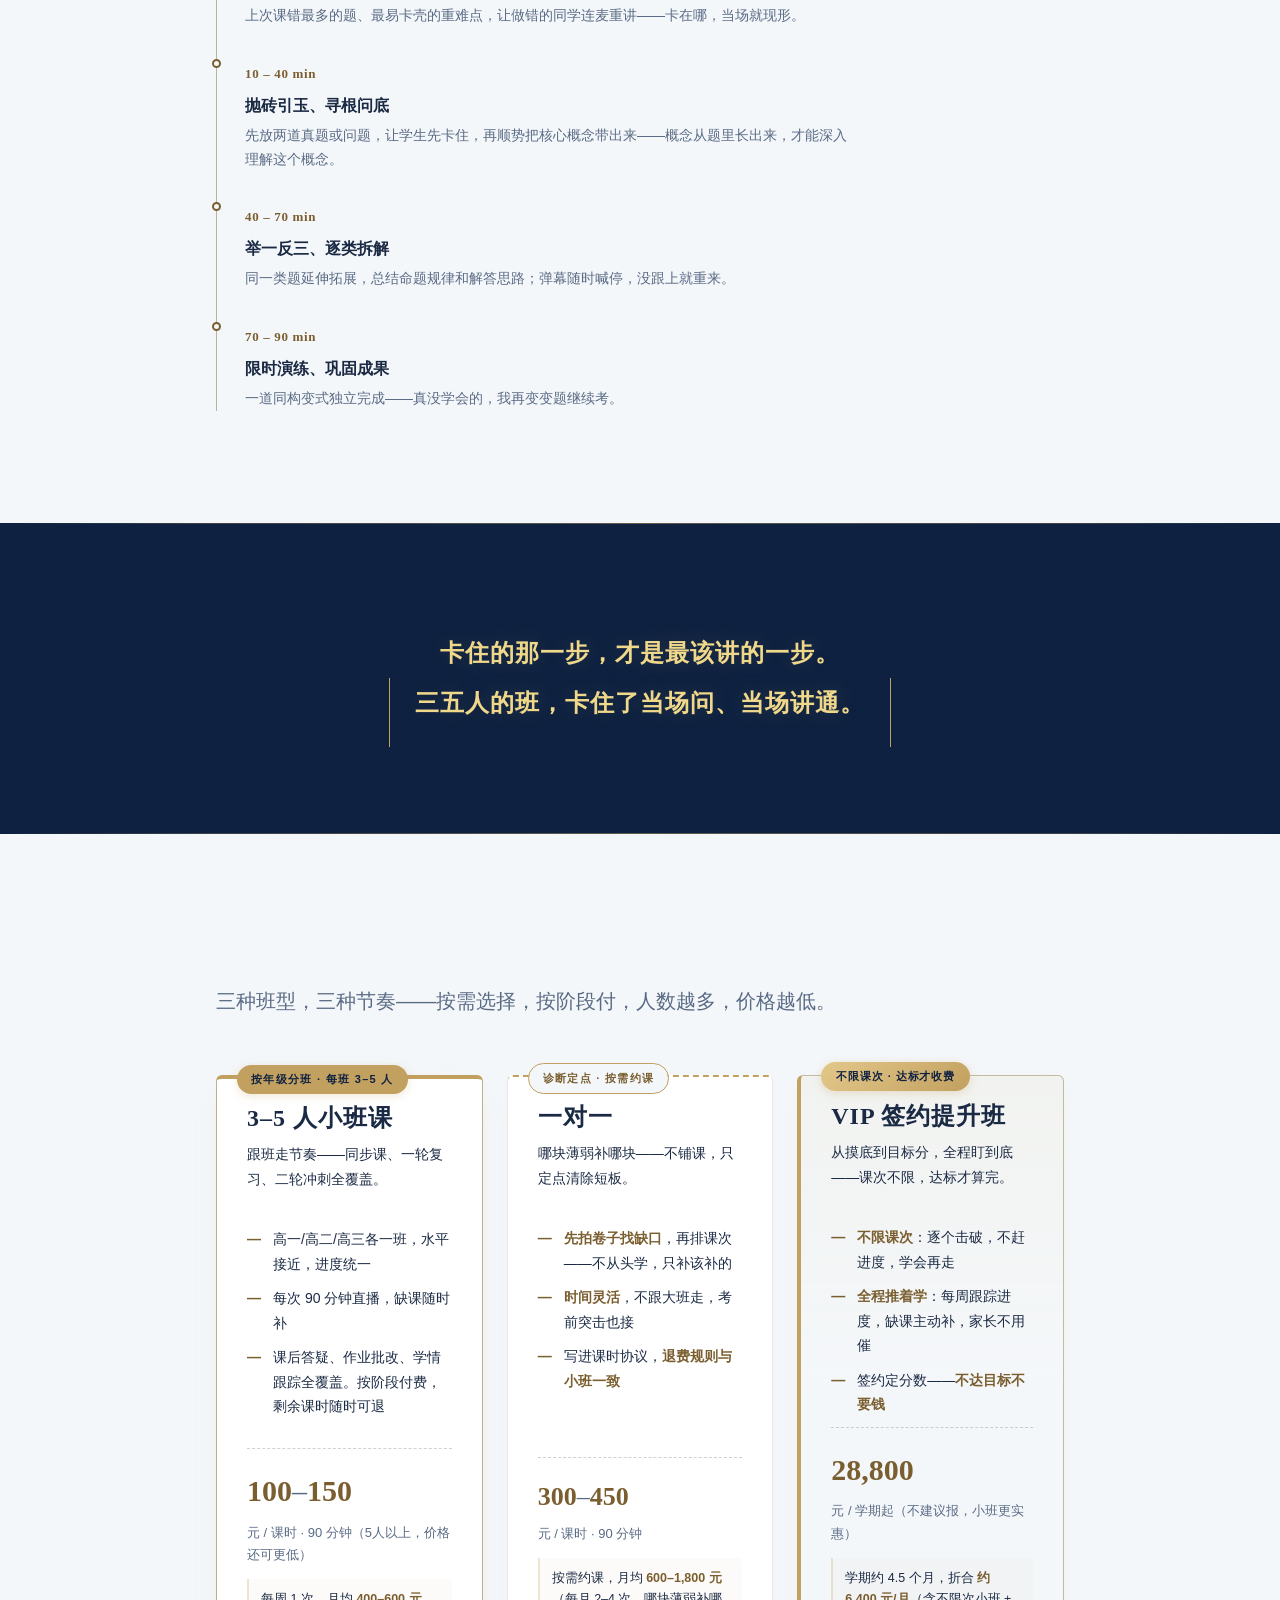
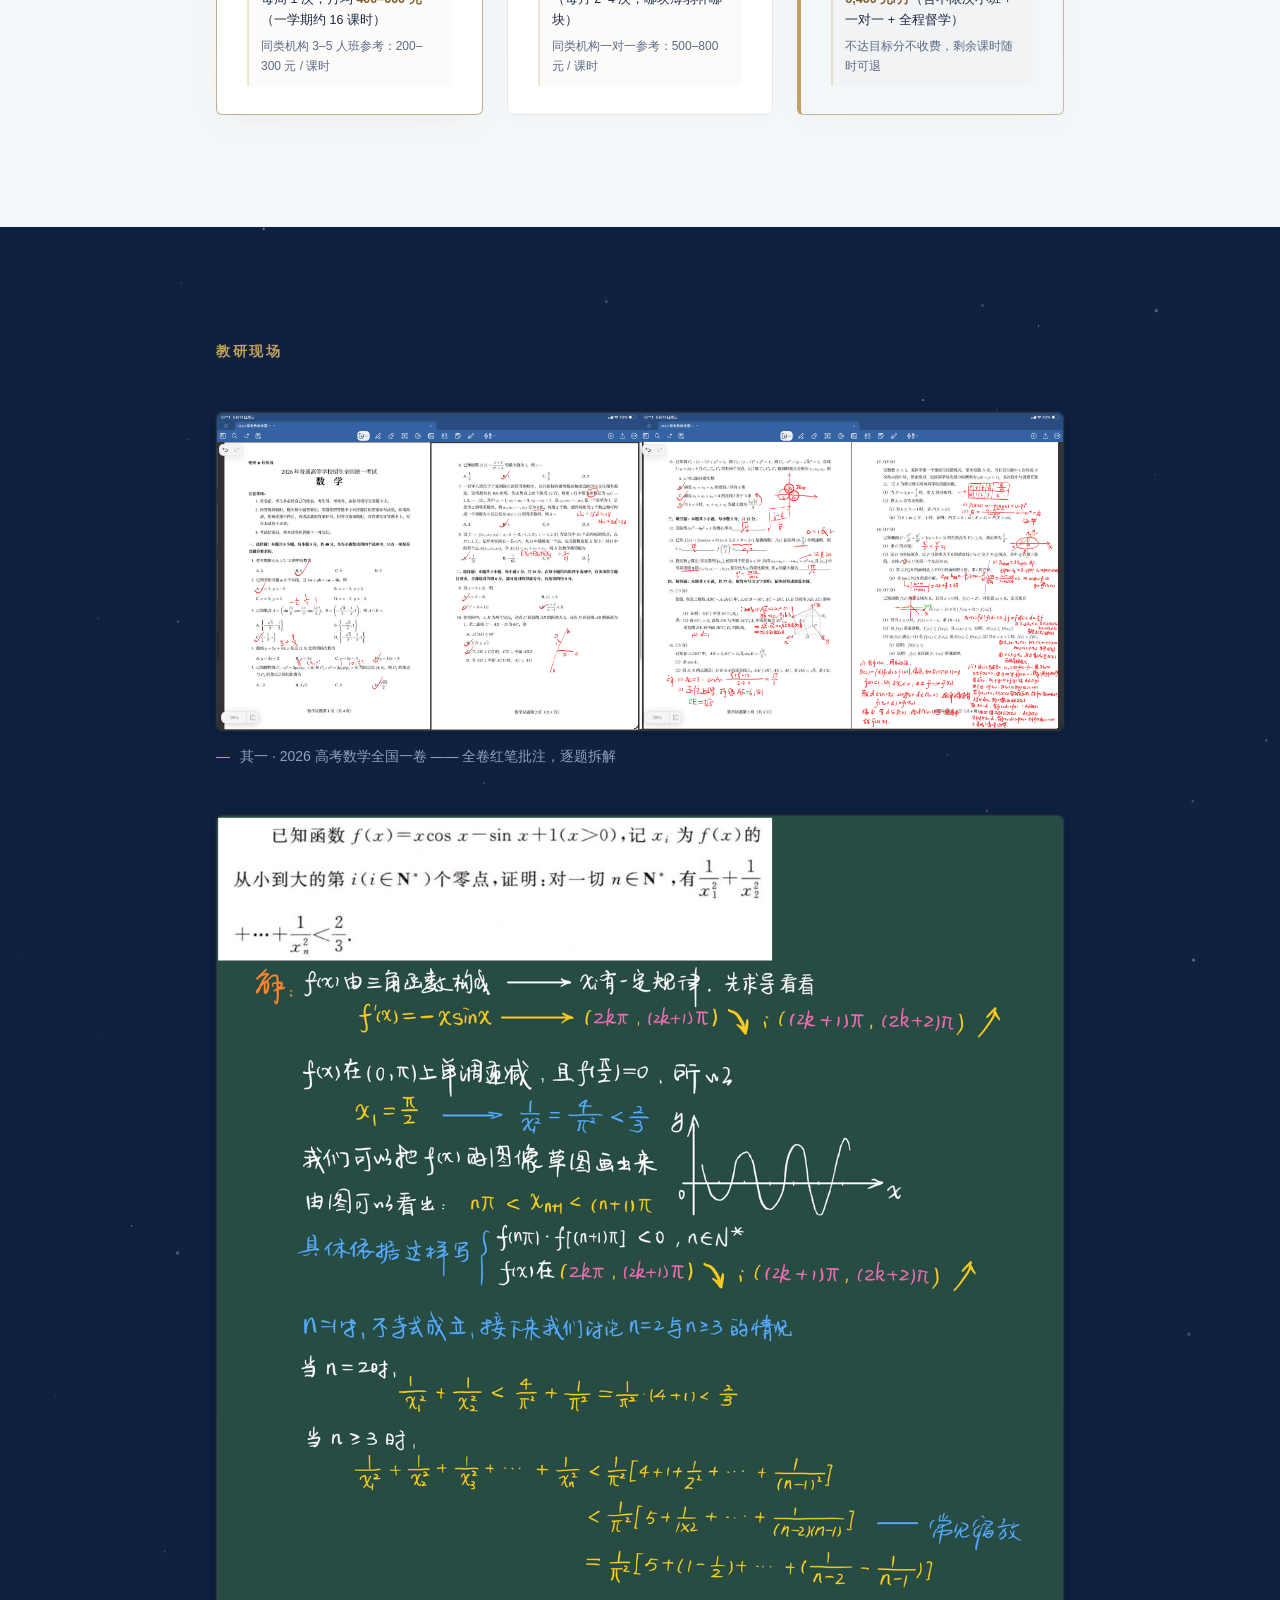
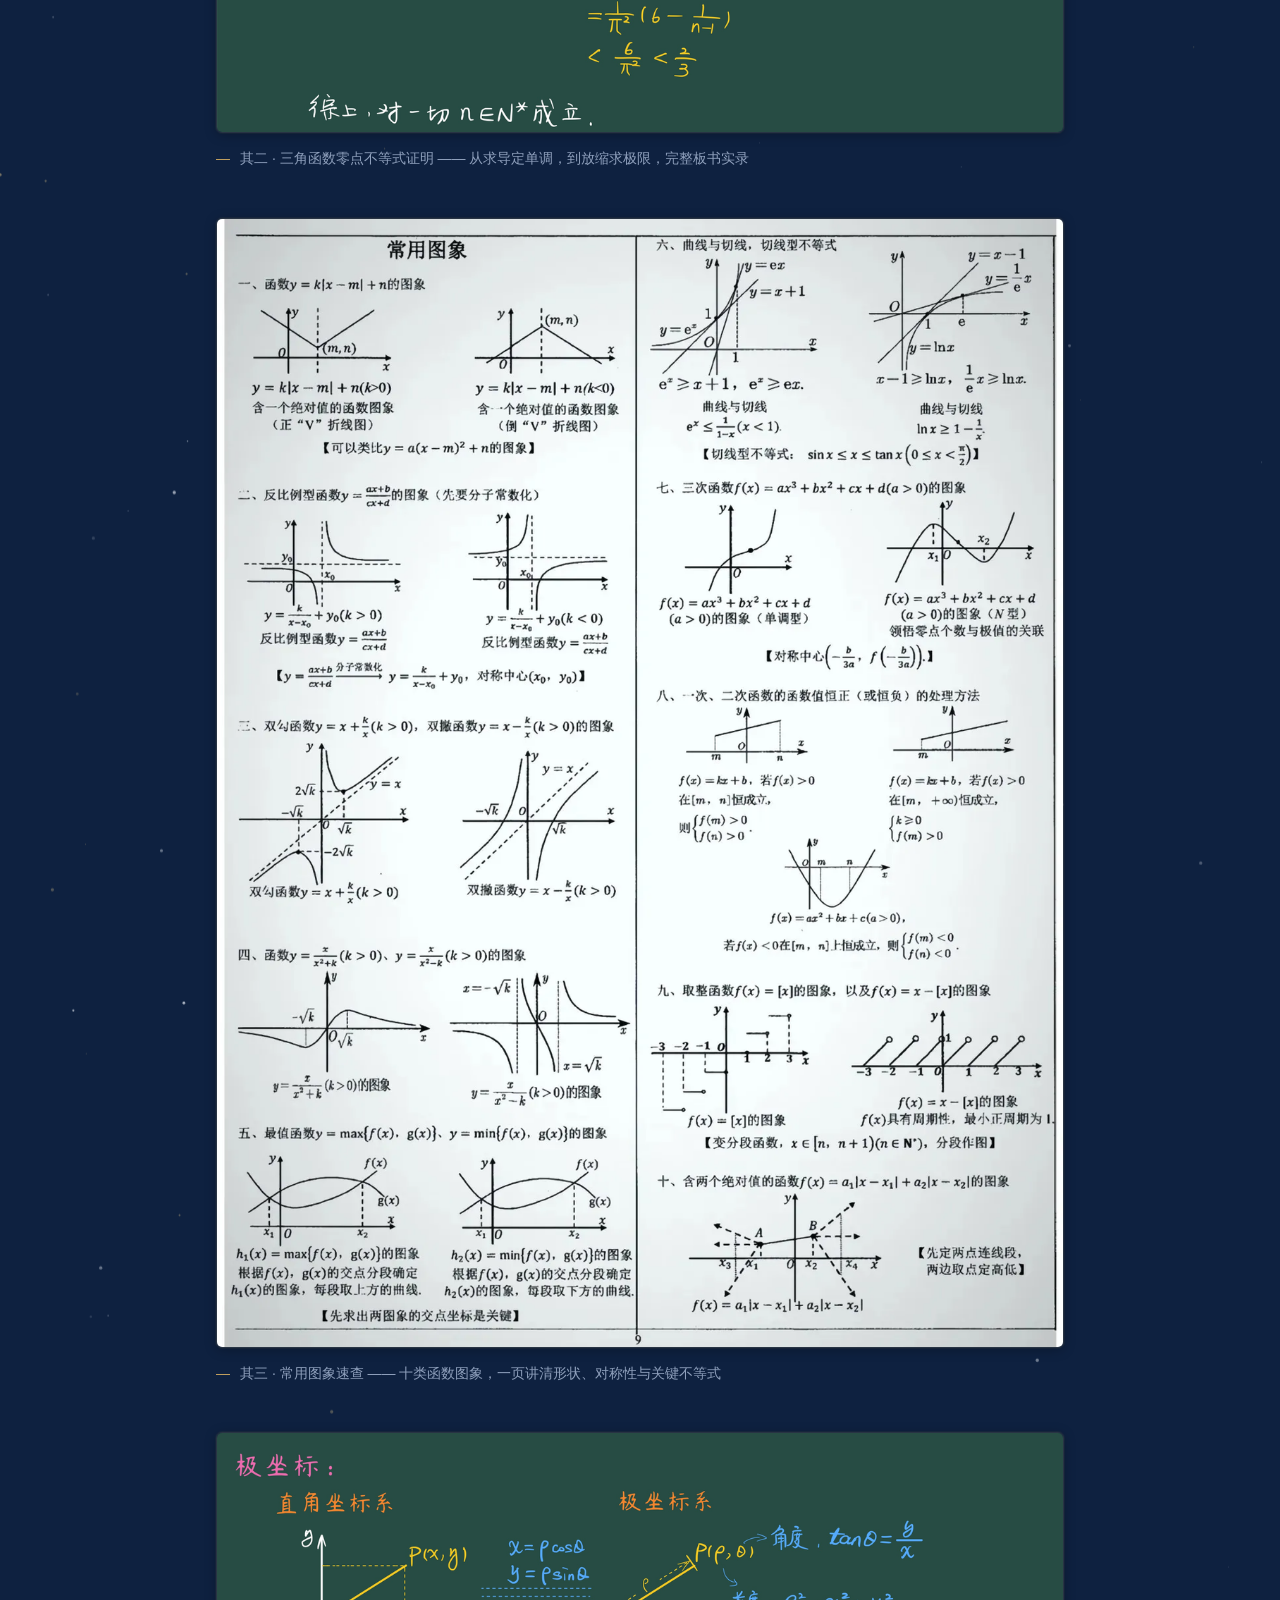
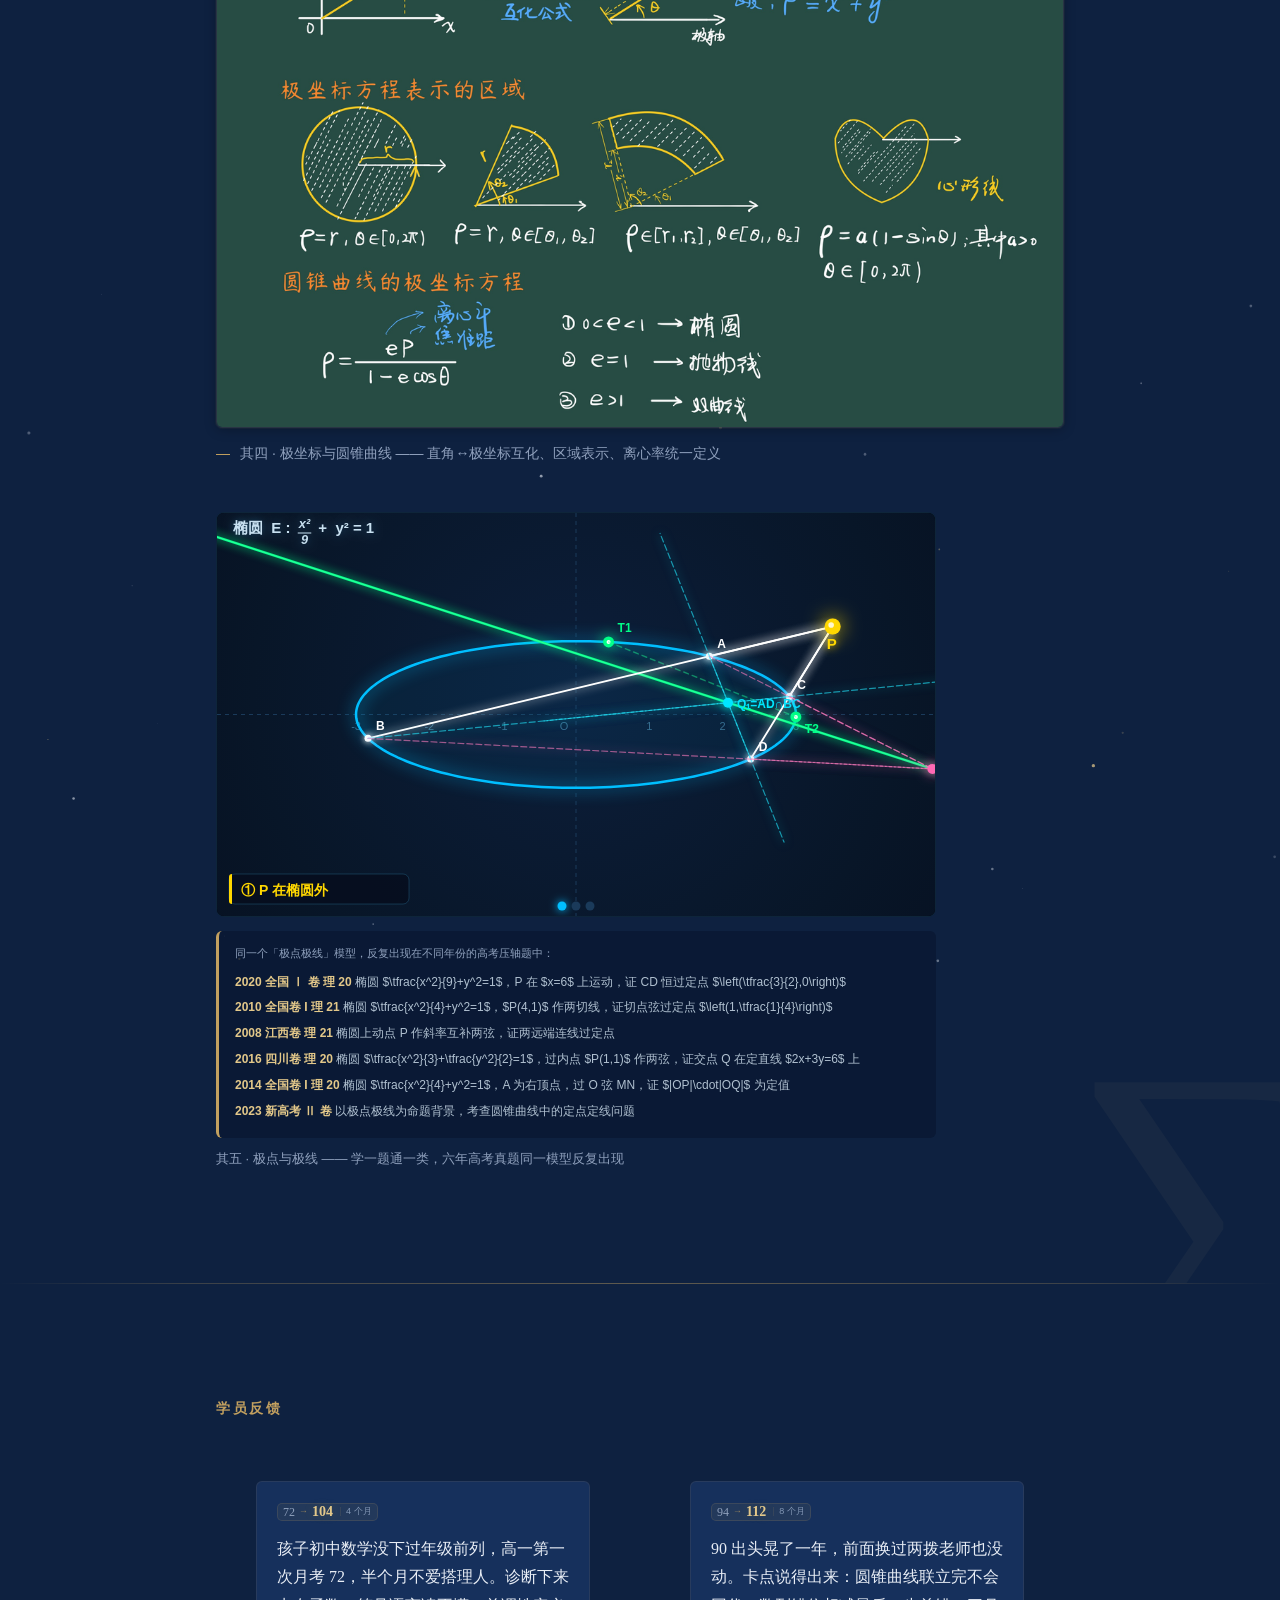
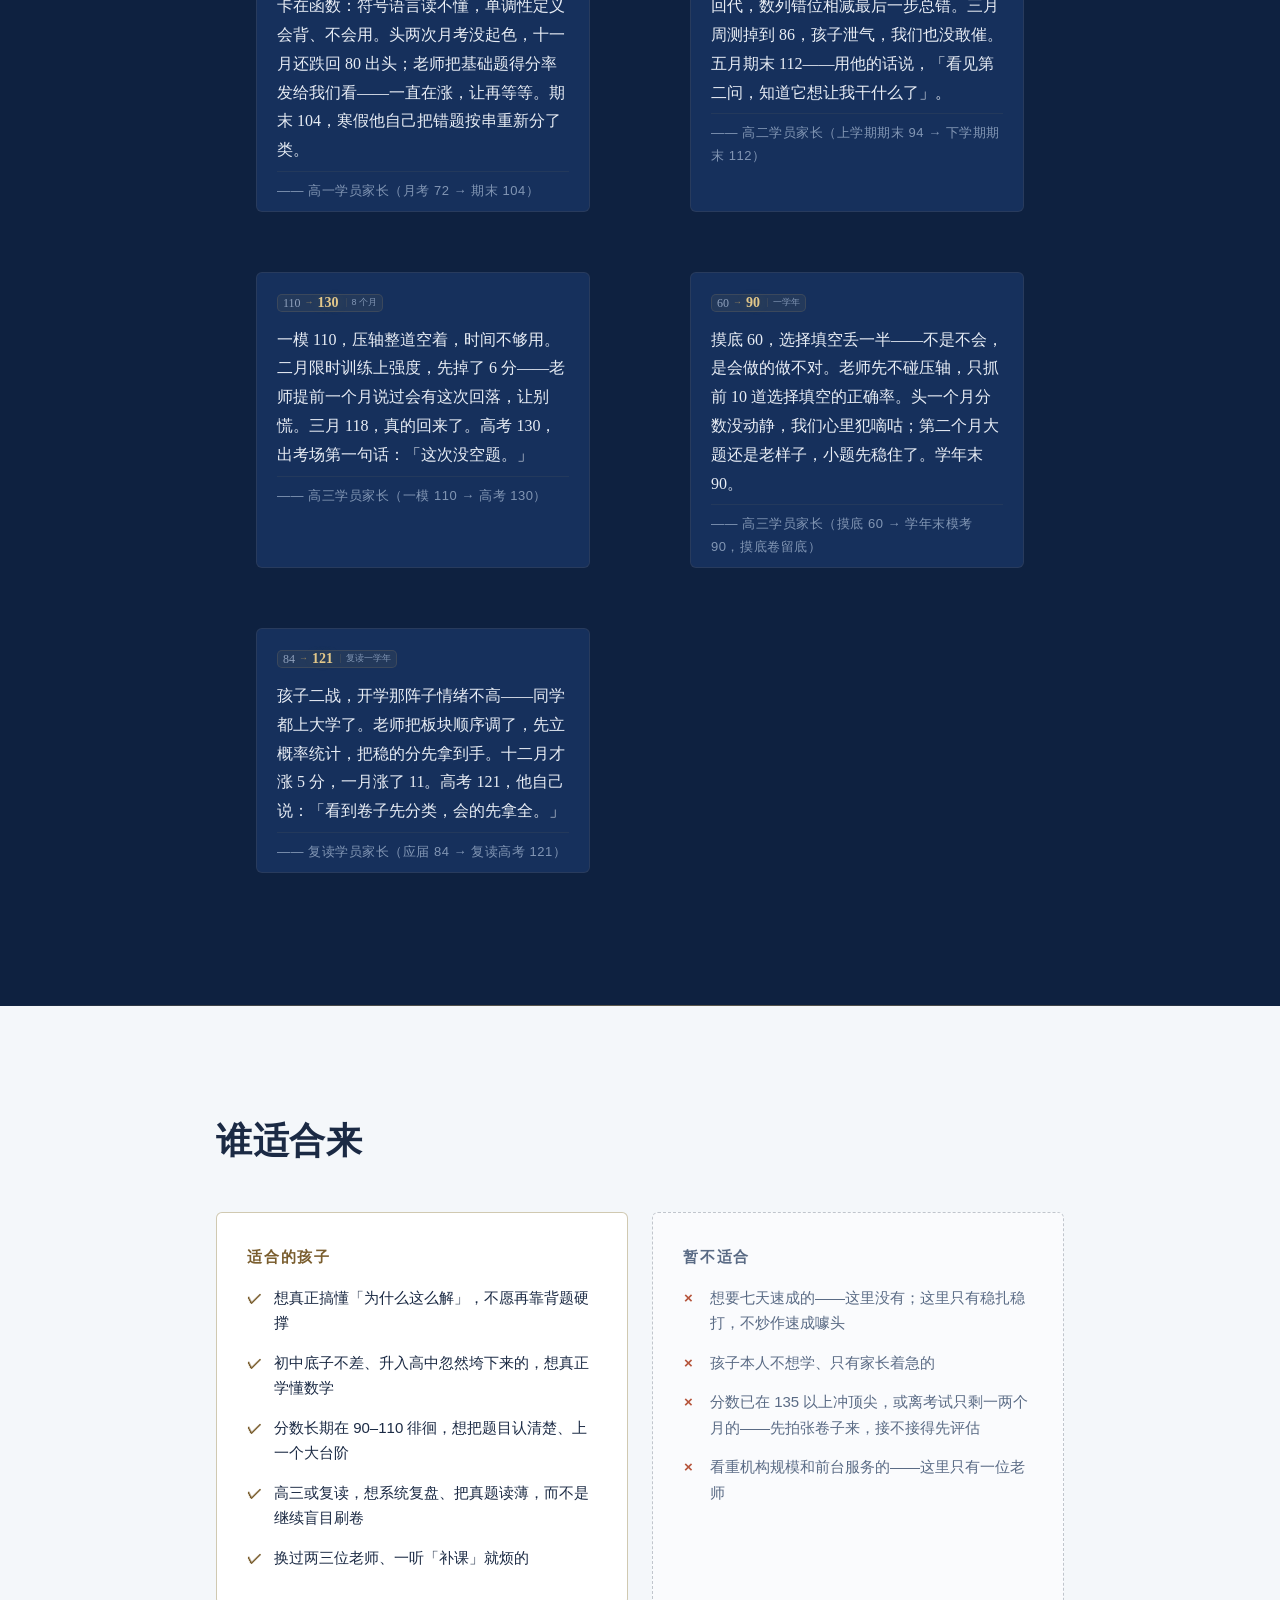
==== commit fe026c2f: "fix: 二维码图片切换为 qrcode-wechat.png?v=3" ====
--- a/index.html
+++ b/index.html
@@ -2667,7 +2667,7 @@
 /* ---------- CONFIG（微信号/二维码/提示语/CTA 统计，修改集中在一处） ---------- */
 var CONFIG = {
   wechatId: '13126899515',                              // 微信号
-  qrUrl:    'assets/qr-wechat.png?v=2',                     // 二维码图片（必须 img 位图，微信长按可识别；v=N 防缓存）
+  qrUrl:    'assets/qrcode-wechat.png?v=3',                     // 二维码图片（必须 img 位图，微信长按可识别；v=N 防缓存）
   toastMsg: { copy: '微信号已复制，去微信粘贴即可', err: '复制失败，请手动长按复制', xhs: '小红书号已复制，去小红书搜索即可' },
   xhsId:    'GaussAcademy',
   xhsUrl:   'https://www.xiaohongshu.com/user/profile/604b9074000000000100590c',  // 小红书主页 GaussAcademy
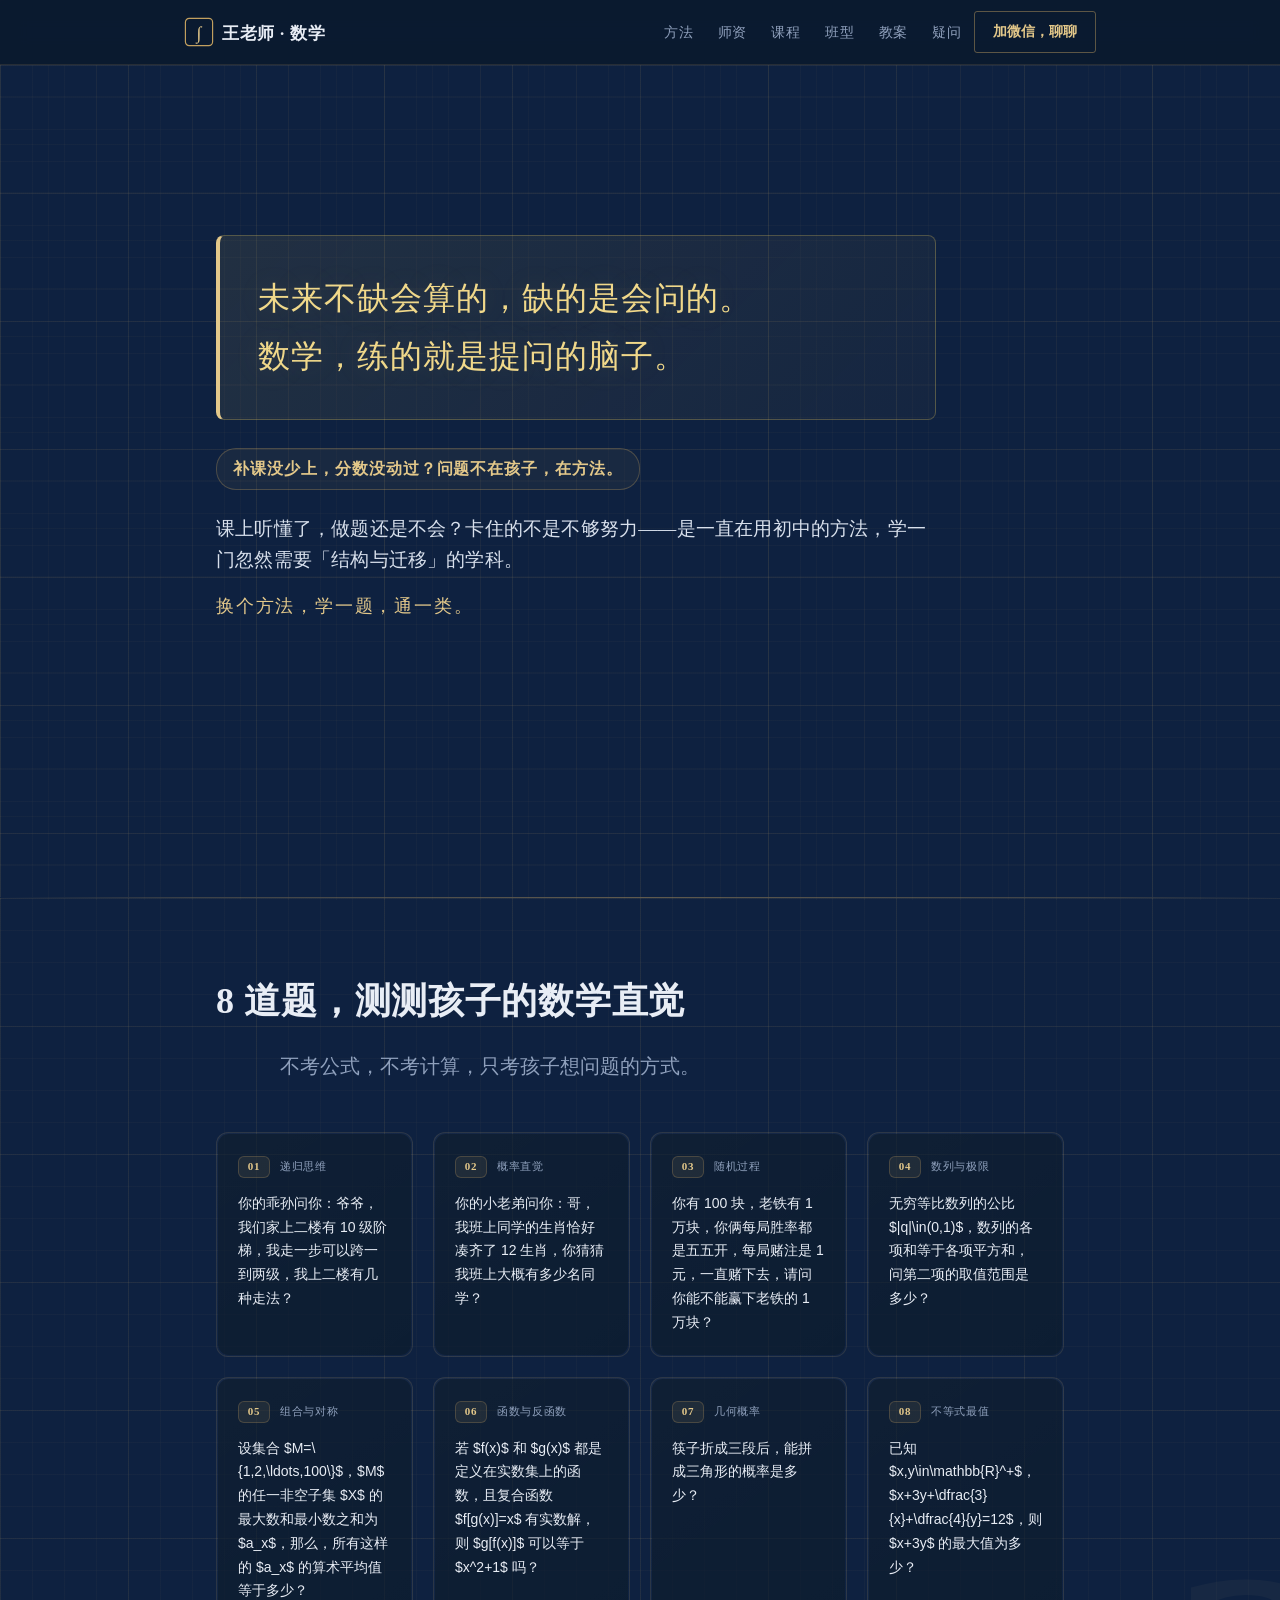
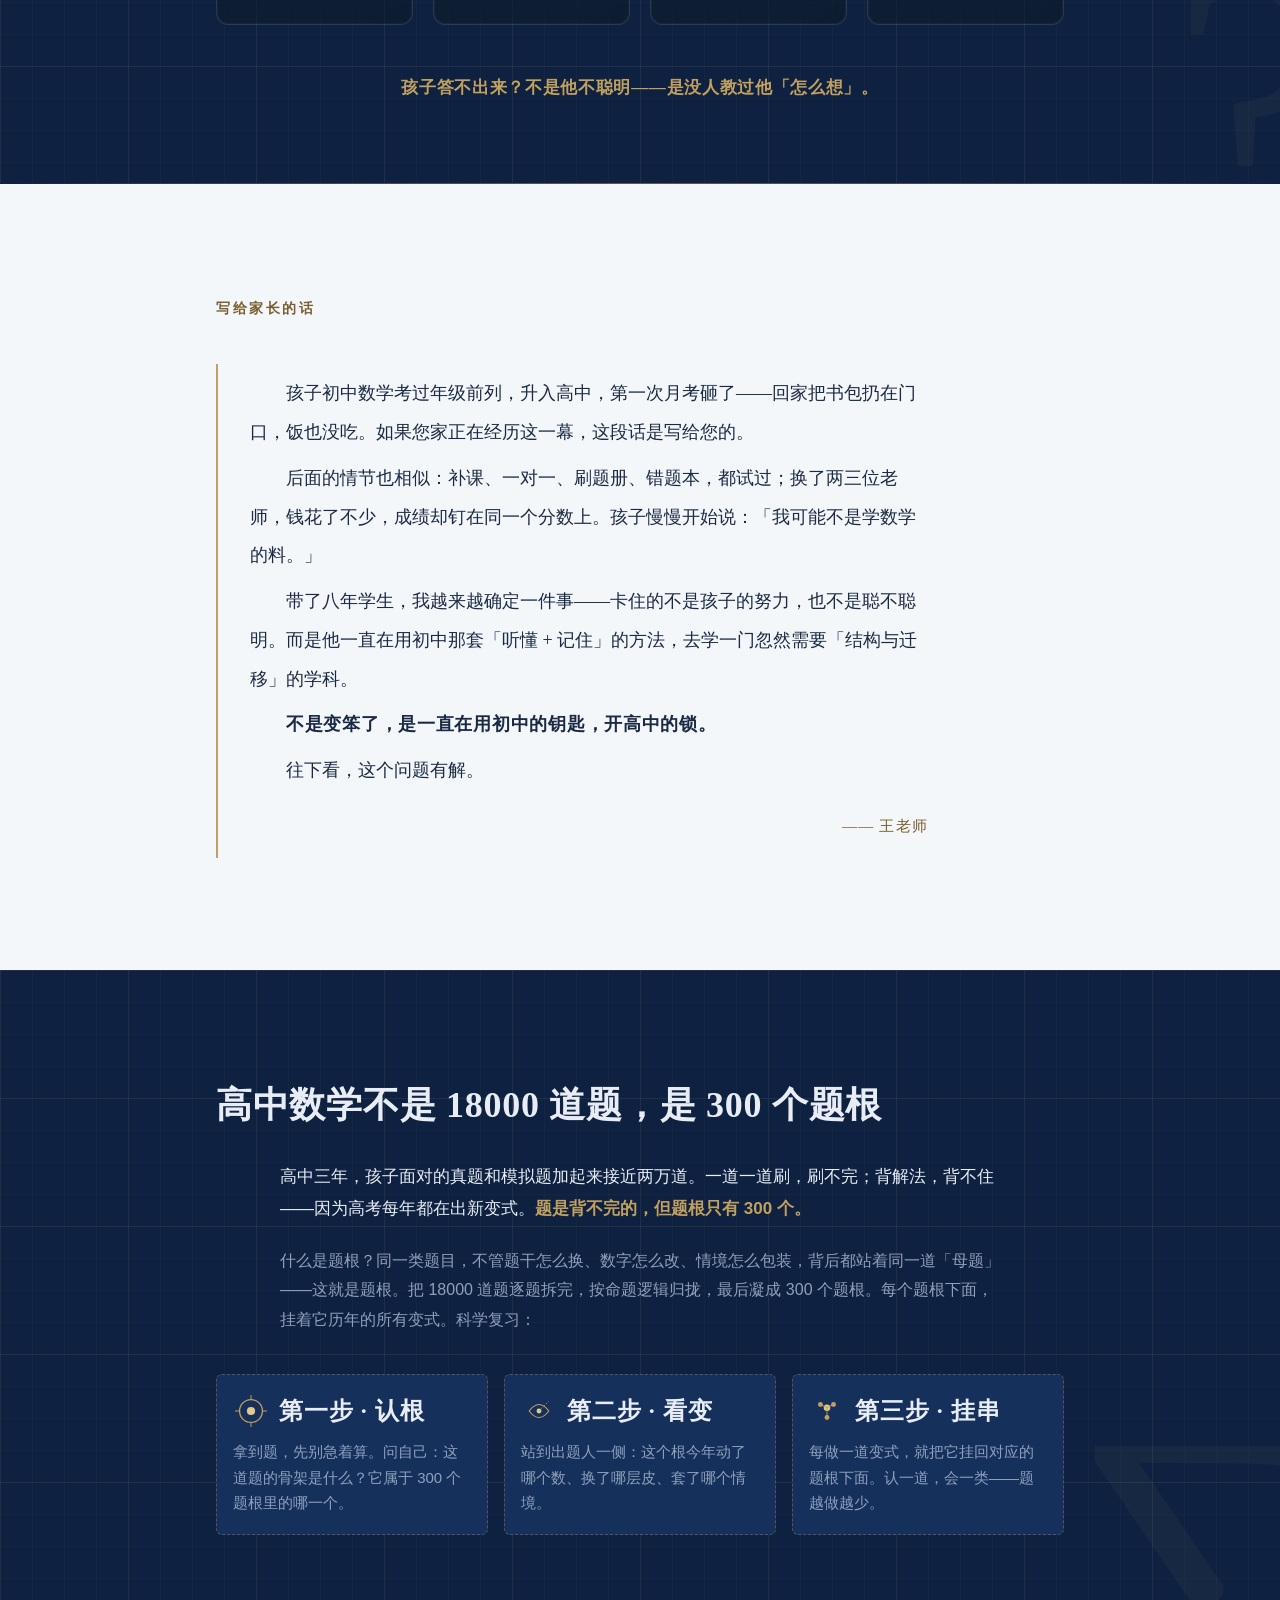
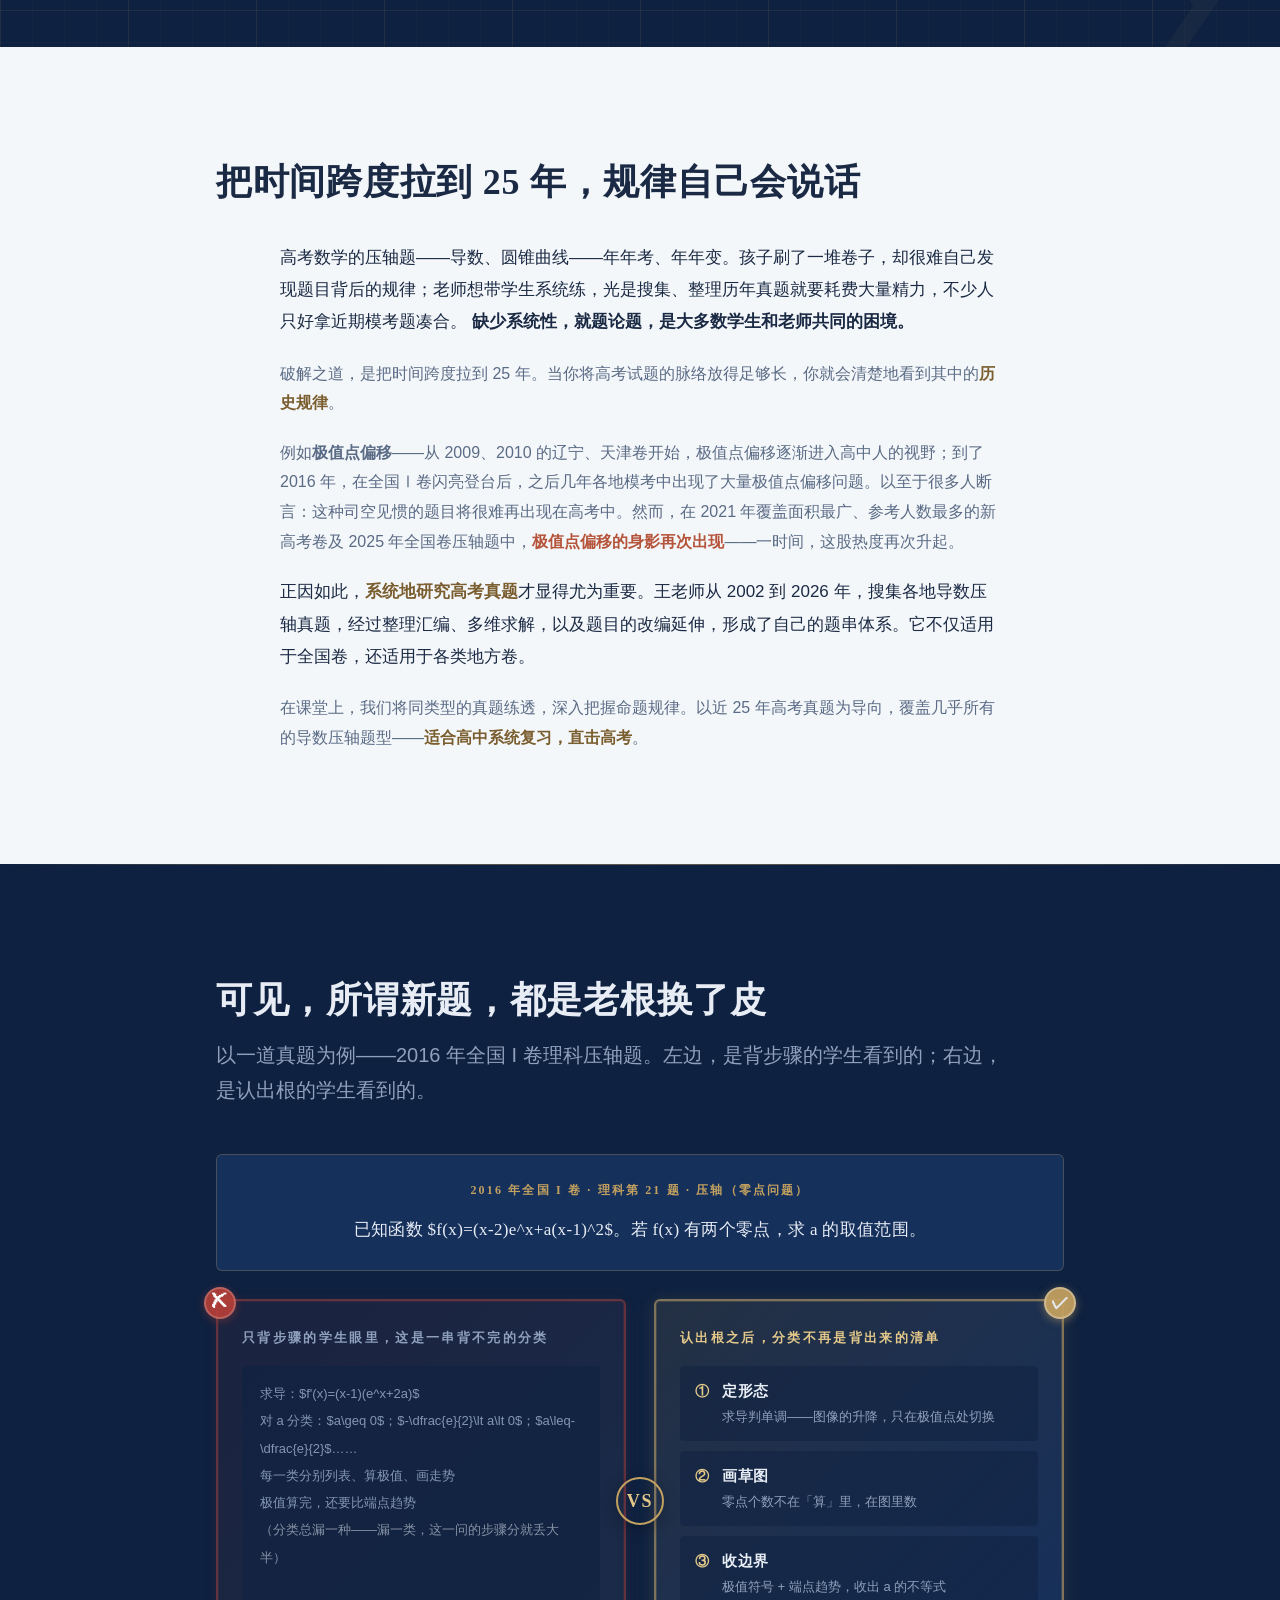
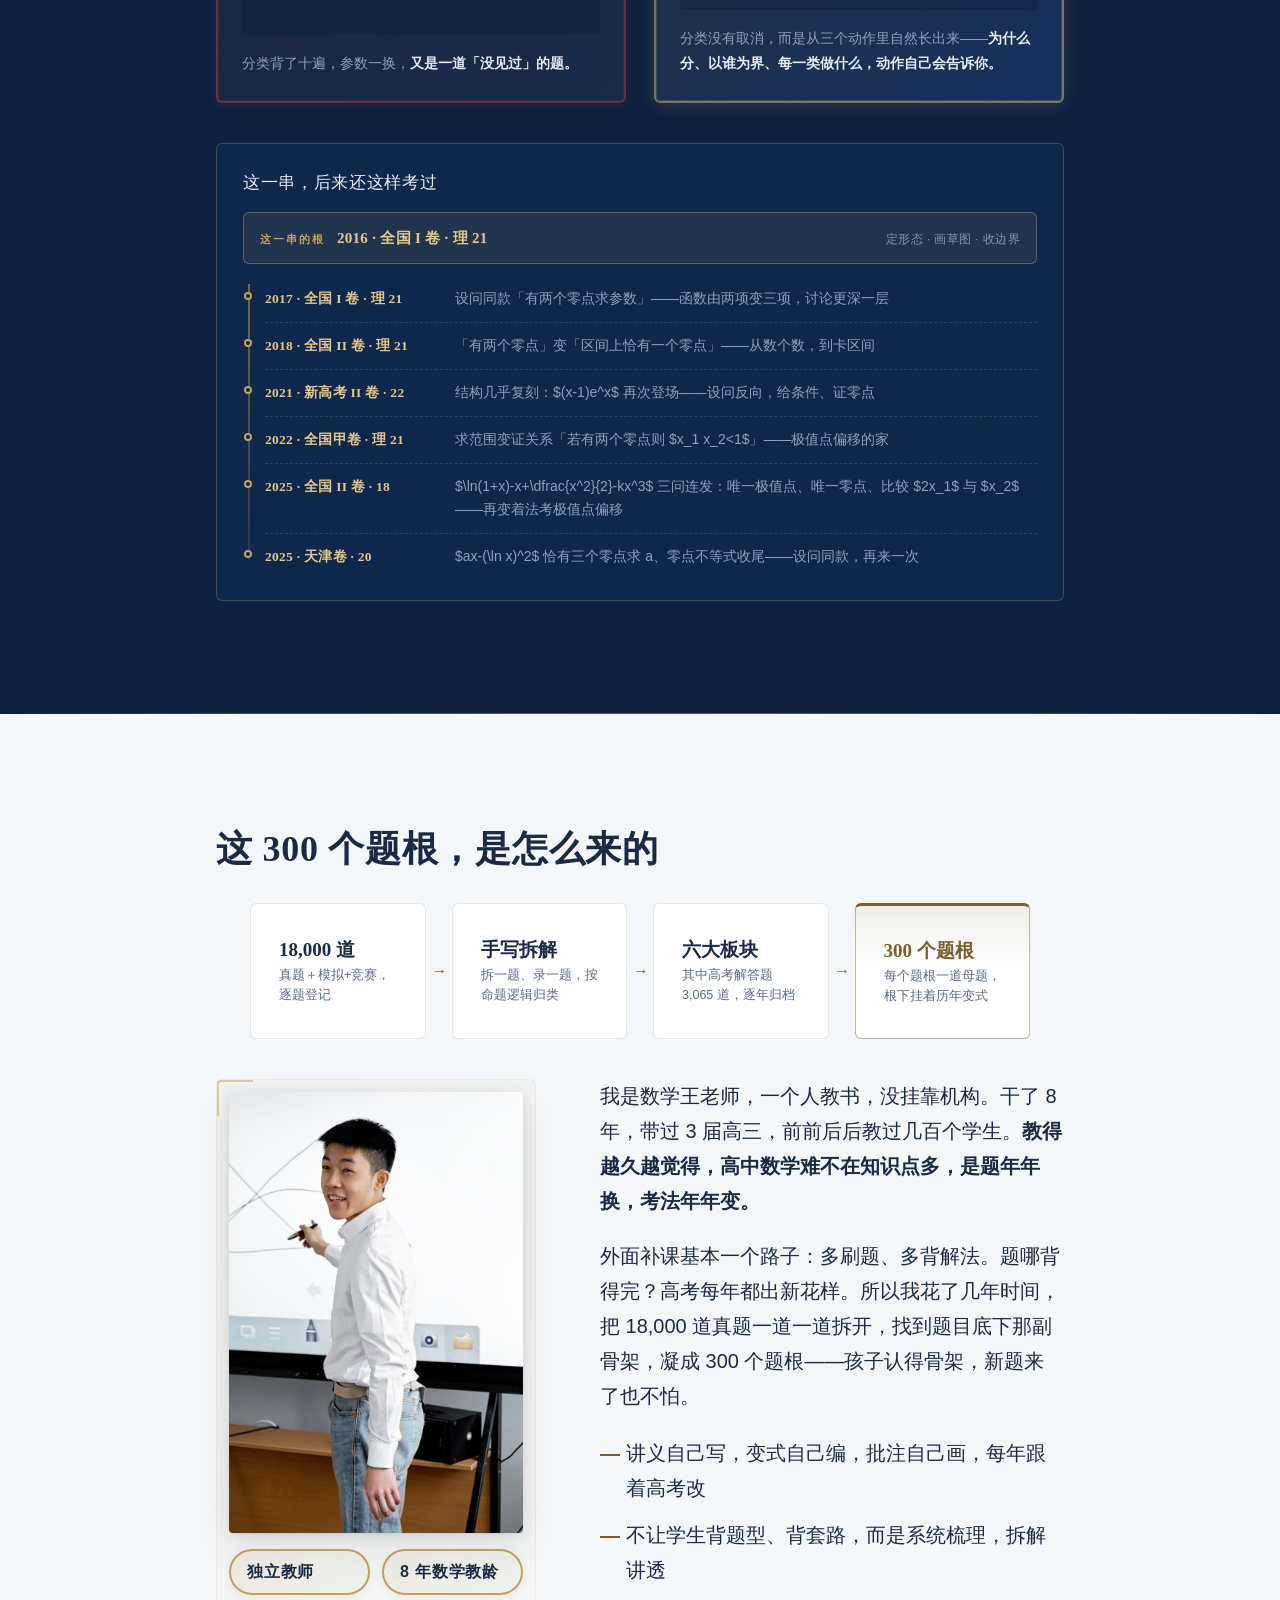
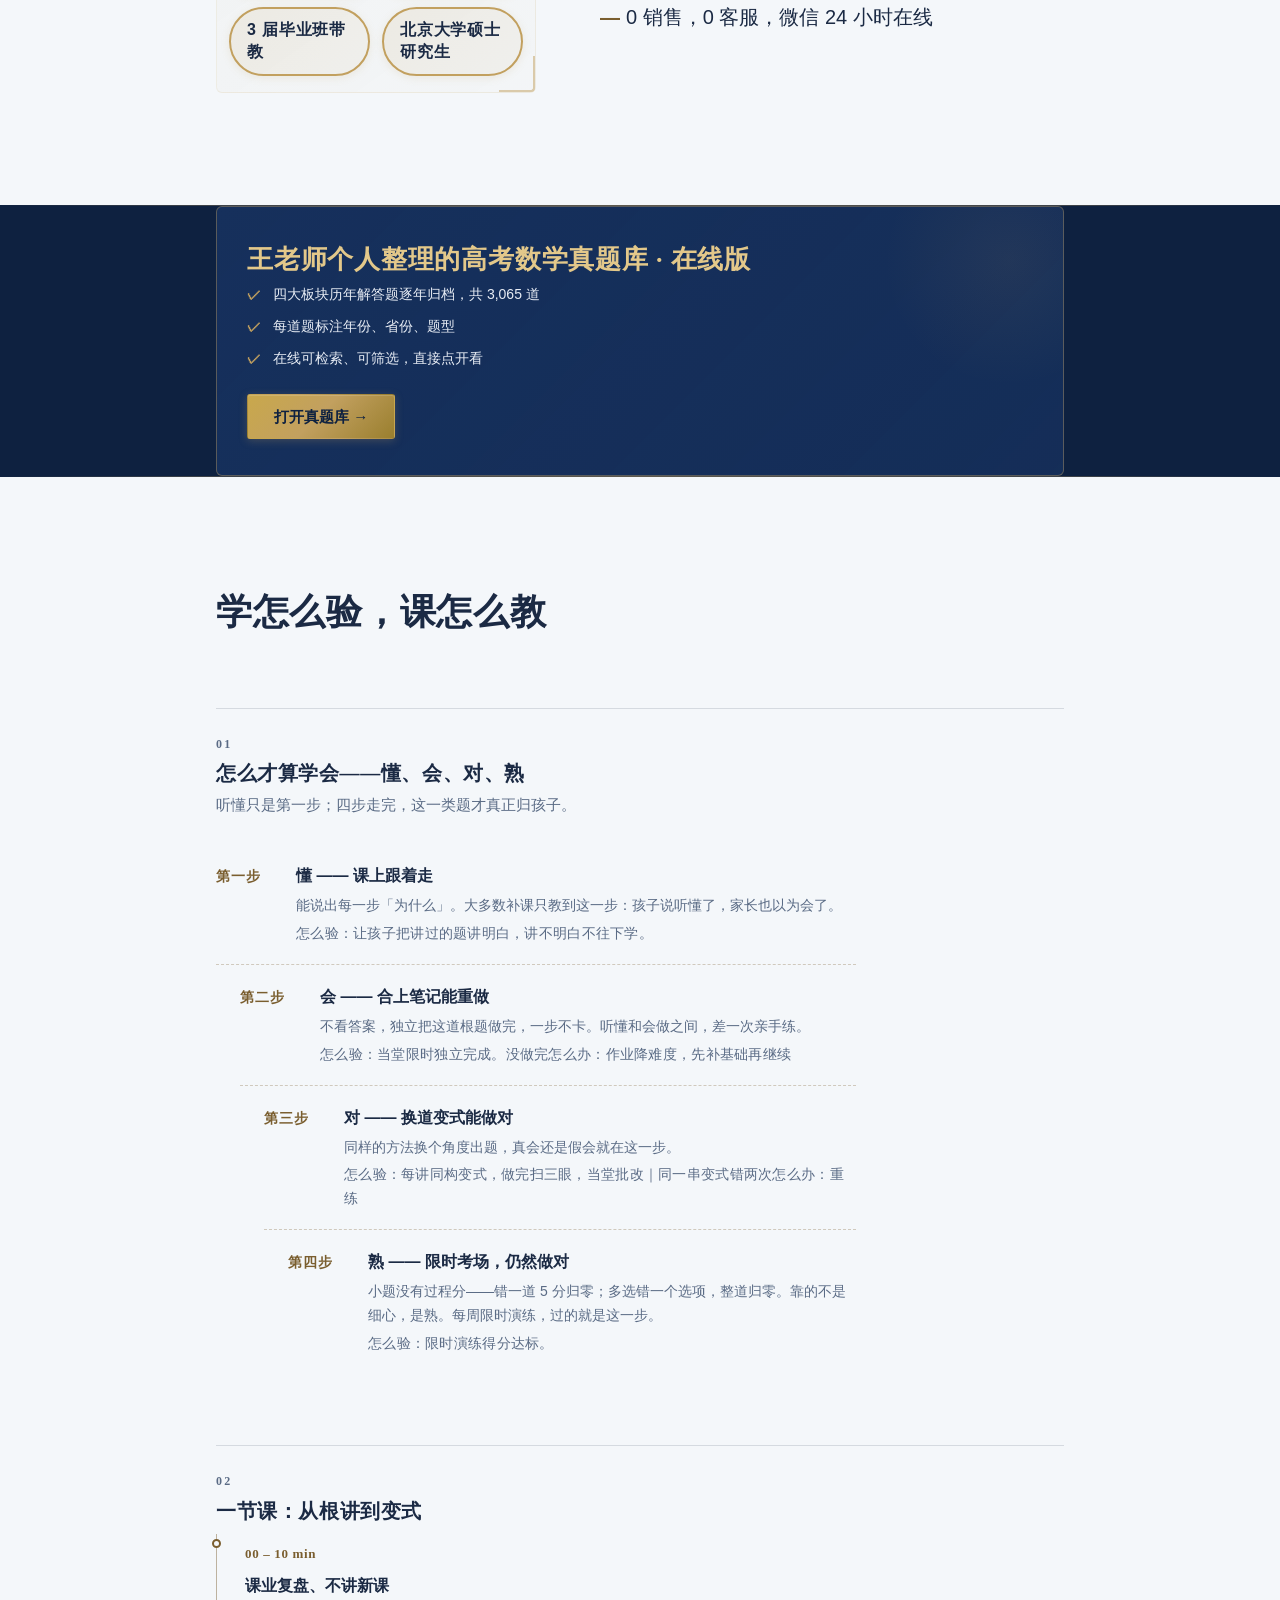
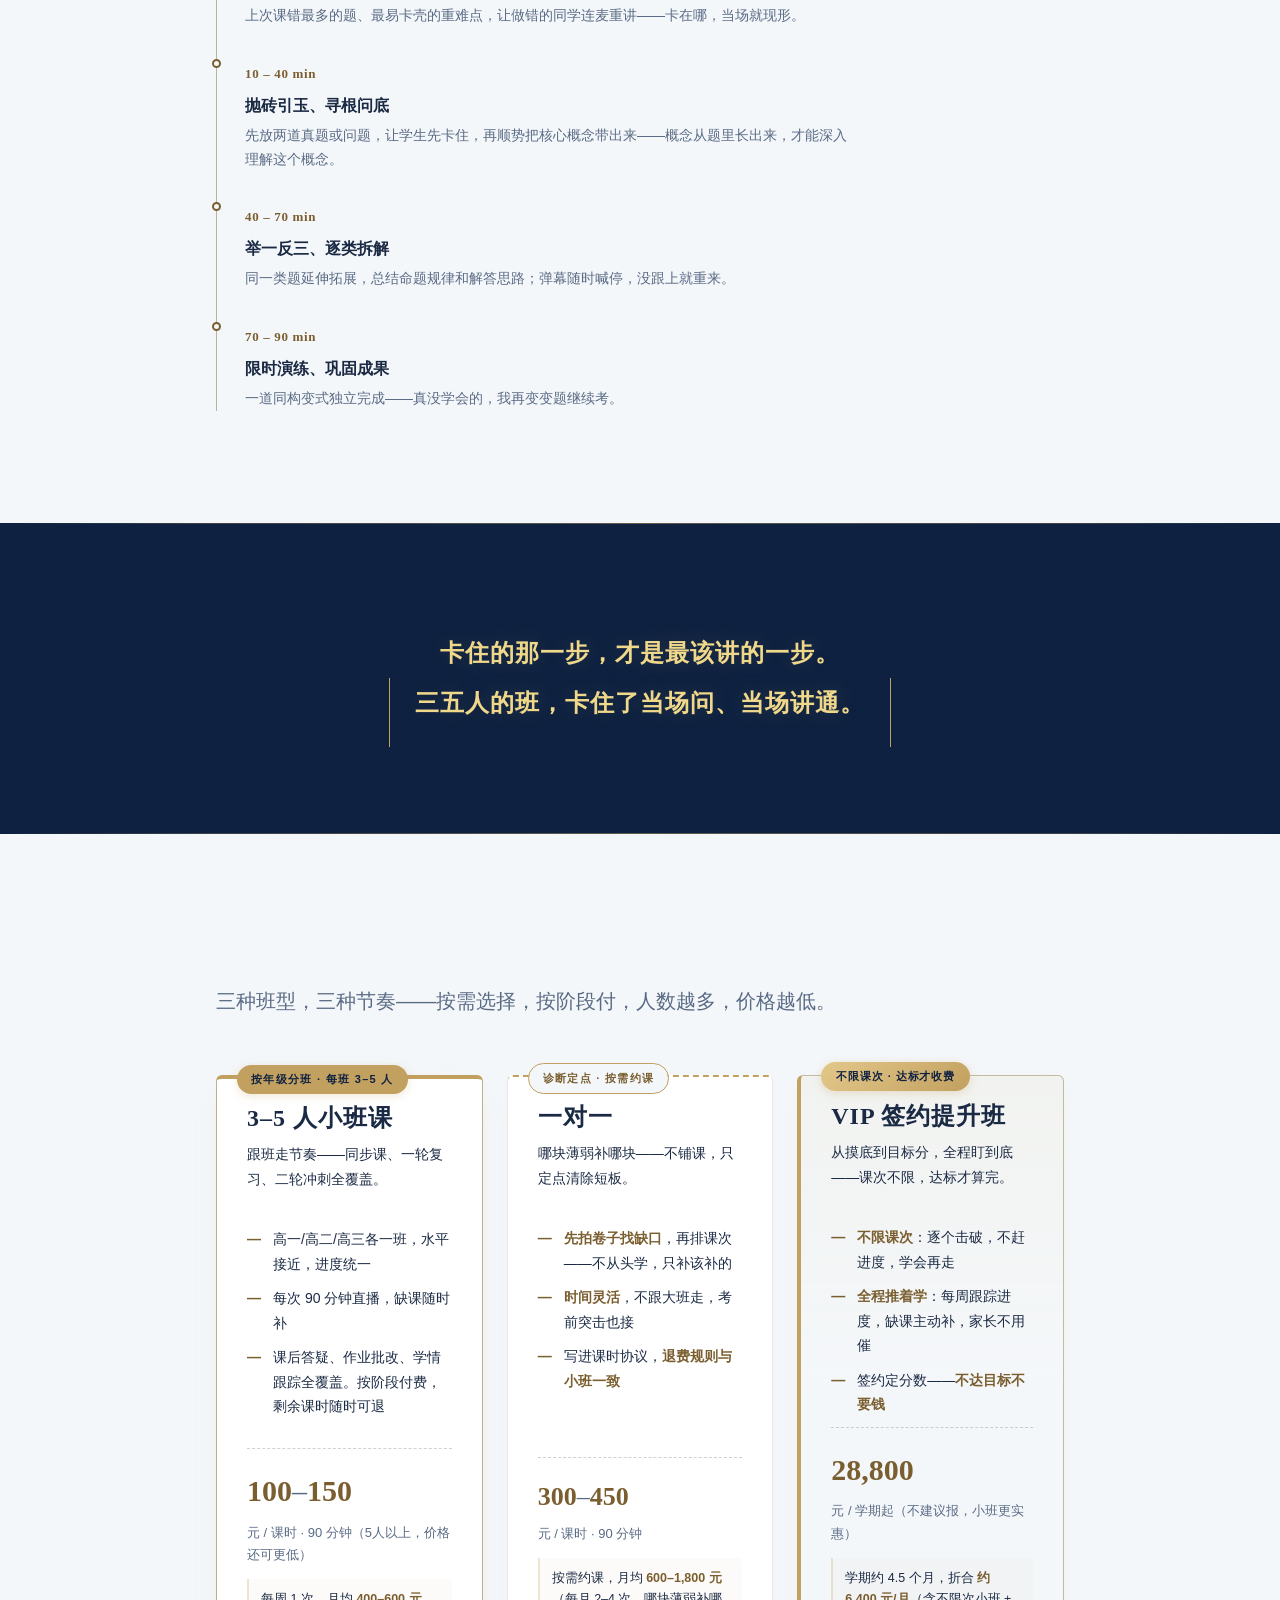
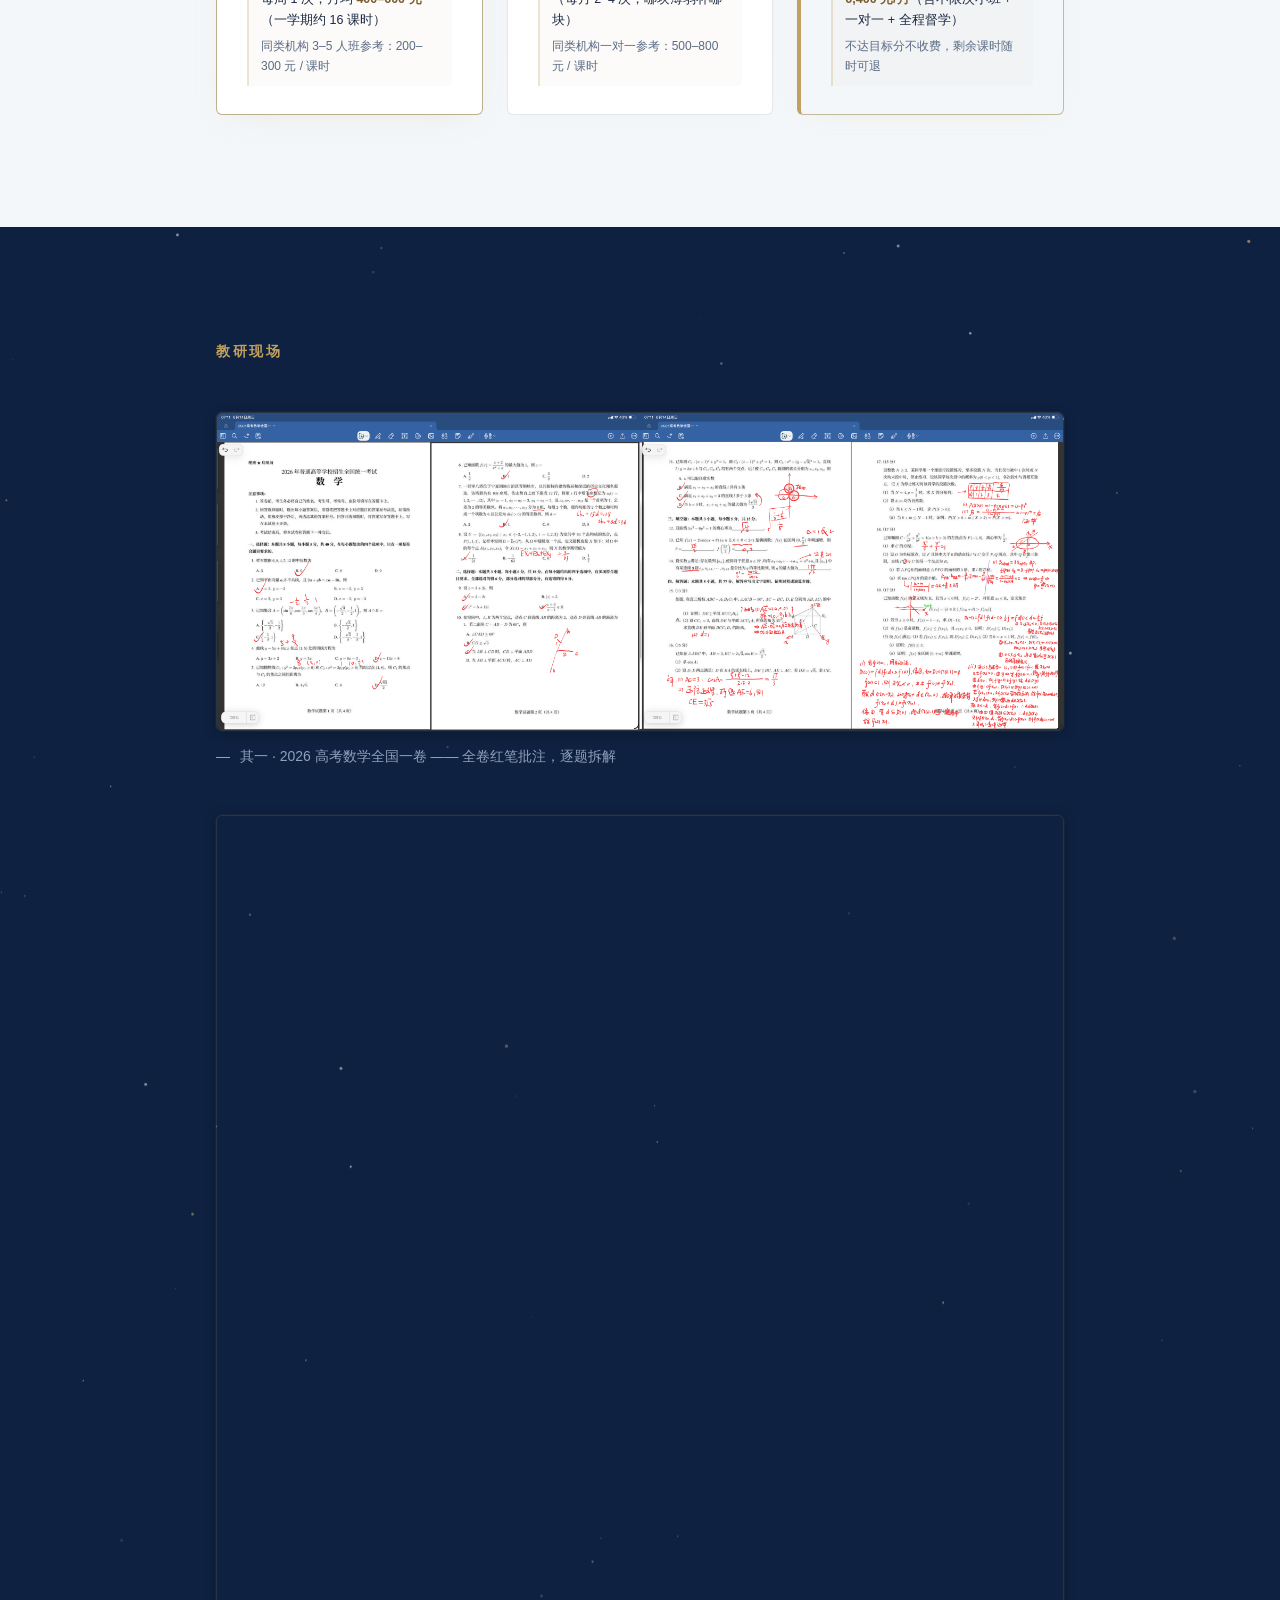
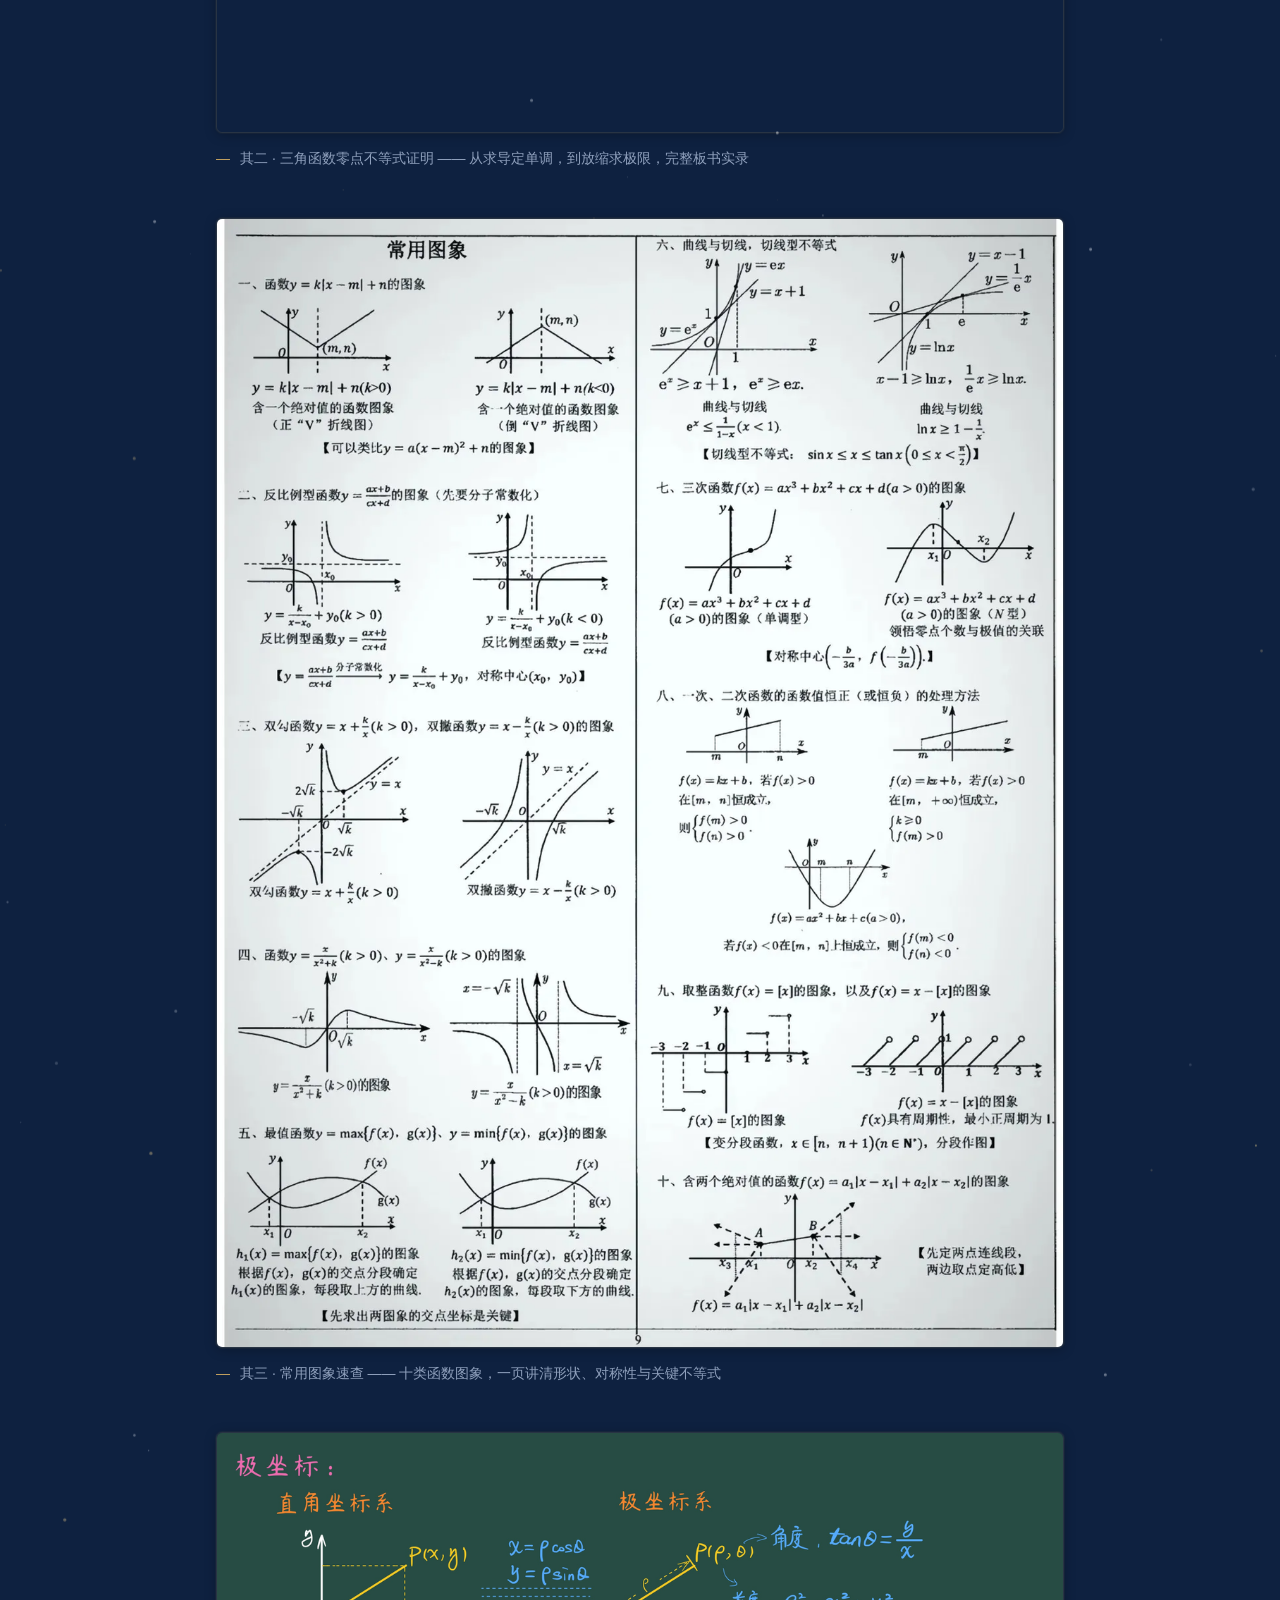
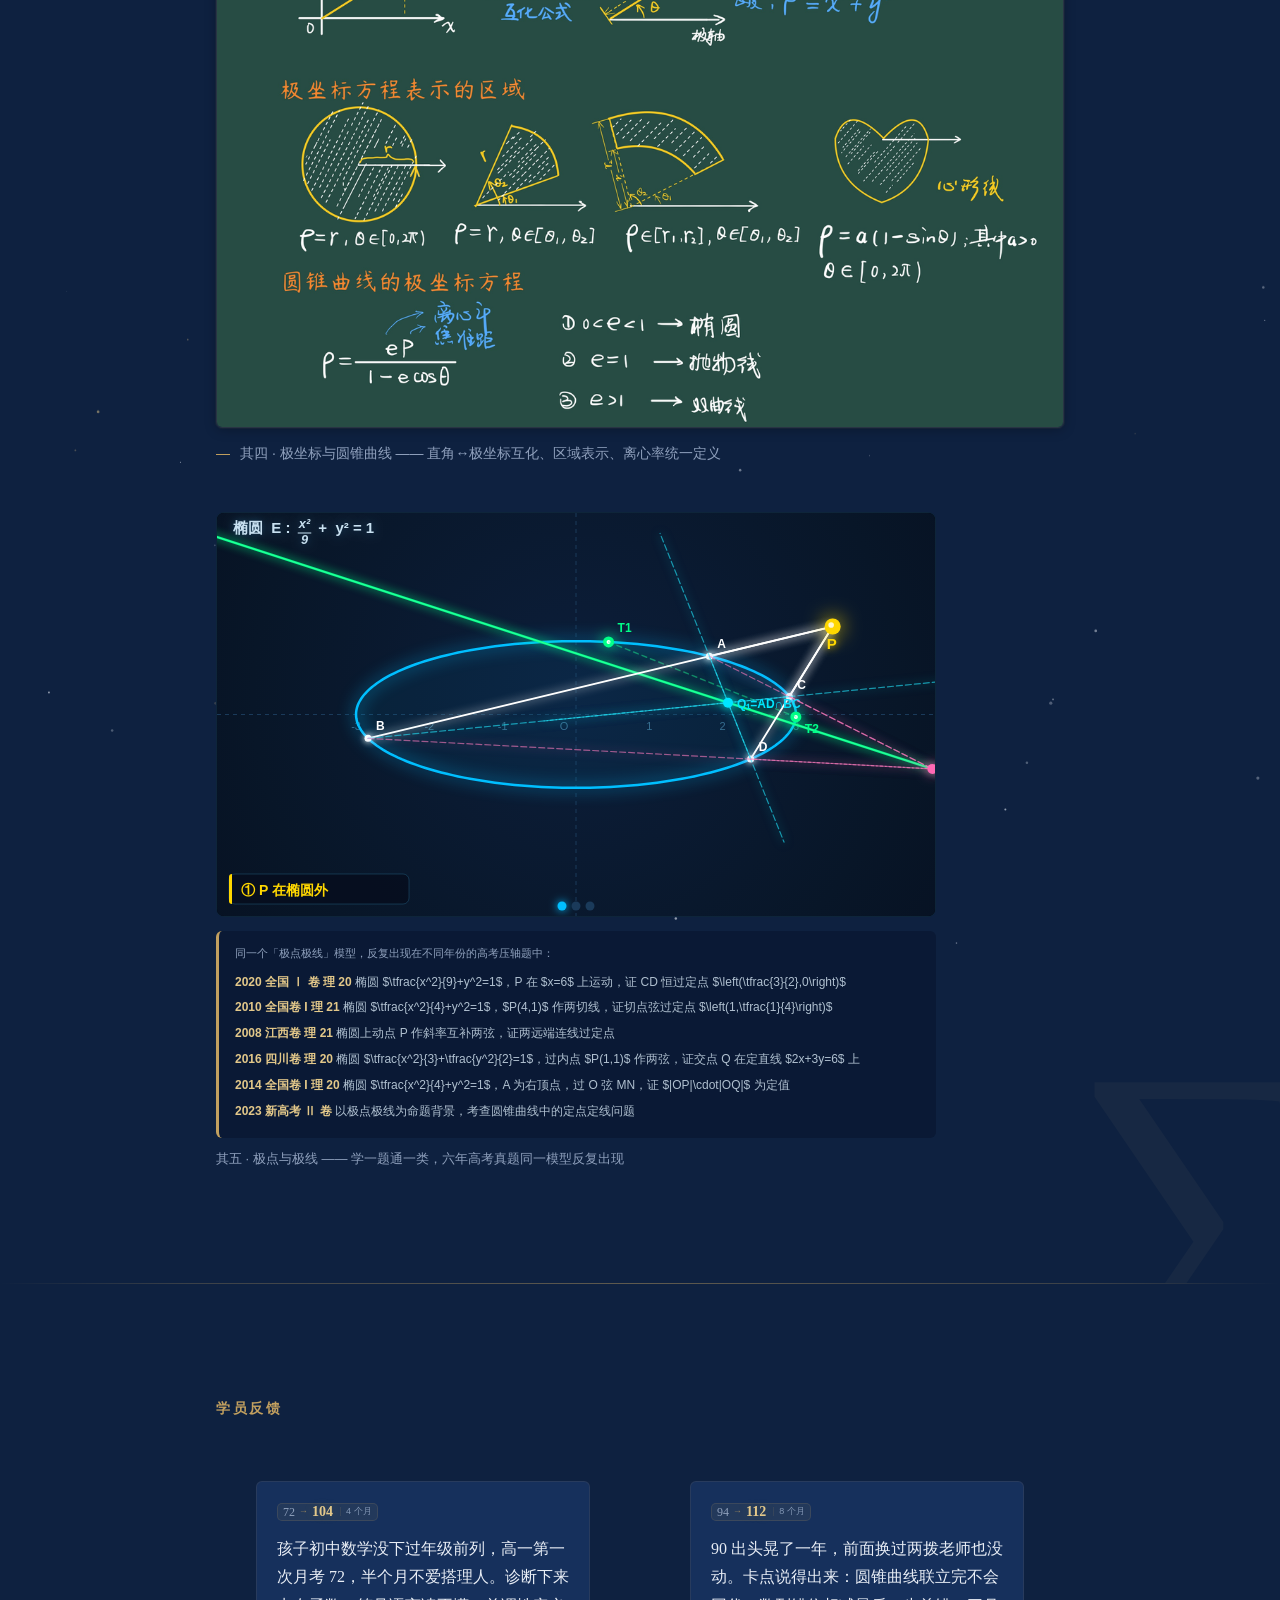
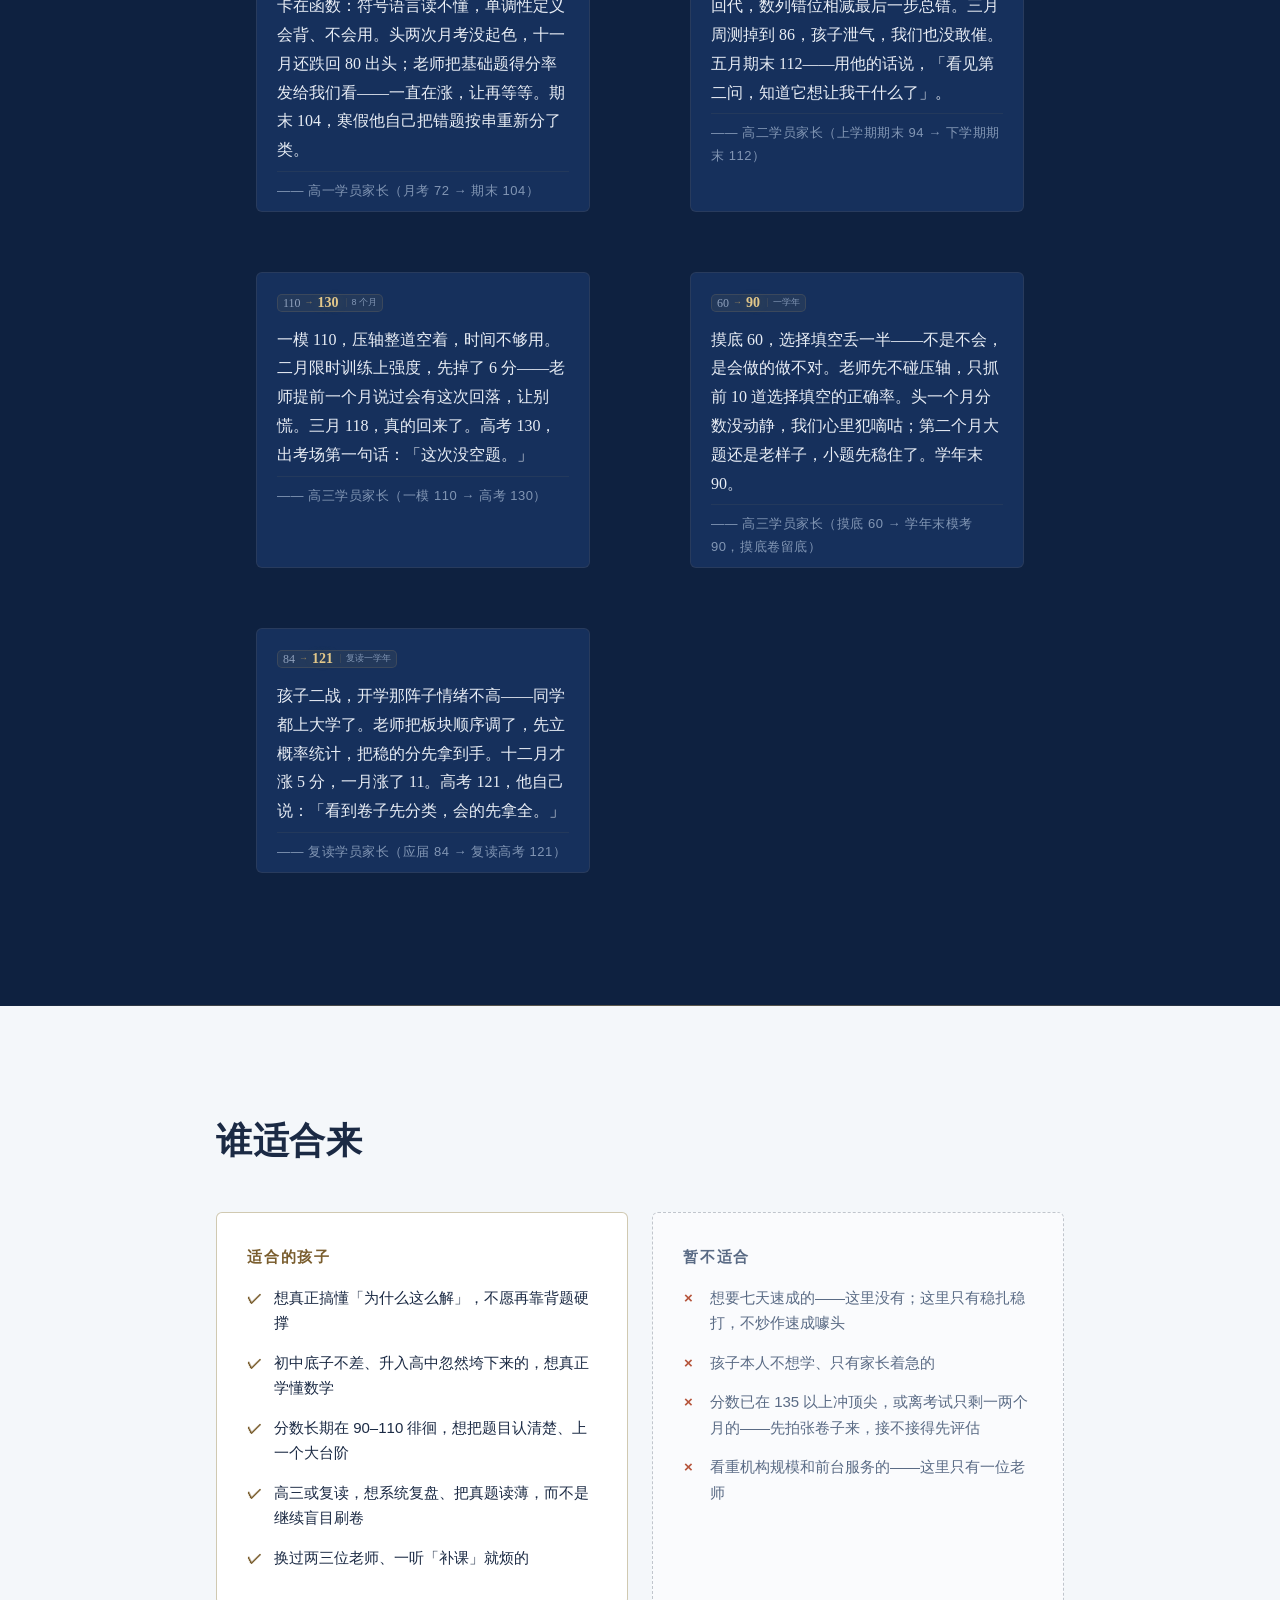
==== commit e124f1be: "rename: qrcode-wechat.png → qrcode-web.png，更新引用" ====
--- a/index.html
+++ b/index.html
@@ -2667,7 +2667,7 @@
 /* ---------- CONFIG（微信号/二维码/提示语/CTA 统计，修改集中在一处） ---------- */
 var CONFIG = {
   wechatId: '13126899515',                              // 微信号
-  qrUrl:    'assets/qrcode-wechat.png?v=3',                     // 二维码图片（必须 img 位图，微信长按可识别；v=N 防缓存）
+  qrUrl:    'assets/qrcode-web.png?v=1',                     // 二维码图片（必须 img 位图，微信长按可识别；v=N 防缓存）
   toastMsg: { copy: '微信号已复制，去微信粘贴即可', err: '复制失败，请手动长按复制', xhs: '小红书号已复制，去小红书搜索即可' },
   xhsId:    'GaussAcademy',
   xhsUrl:   'https://www.xiaohongshu.com/user/profile/604b9074000000000100590c',  // 小红书主页 GaussAcademy
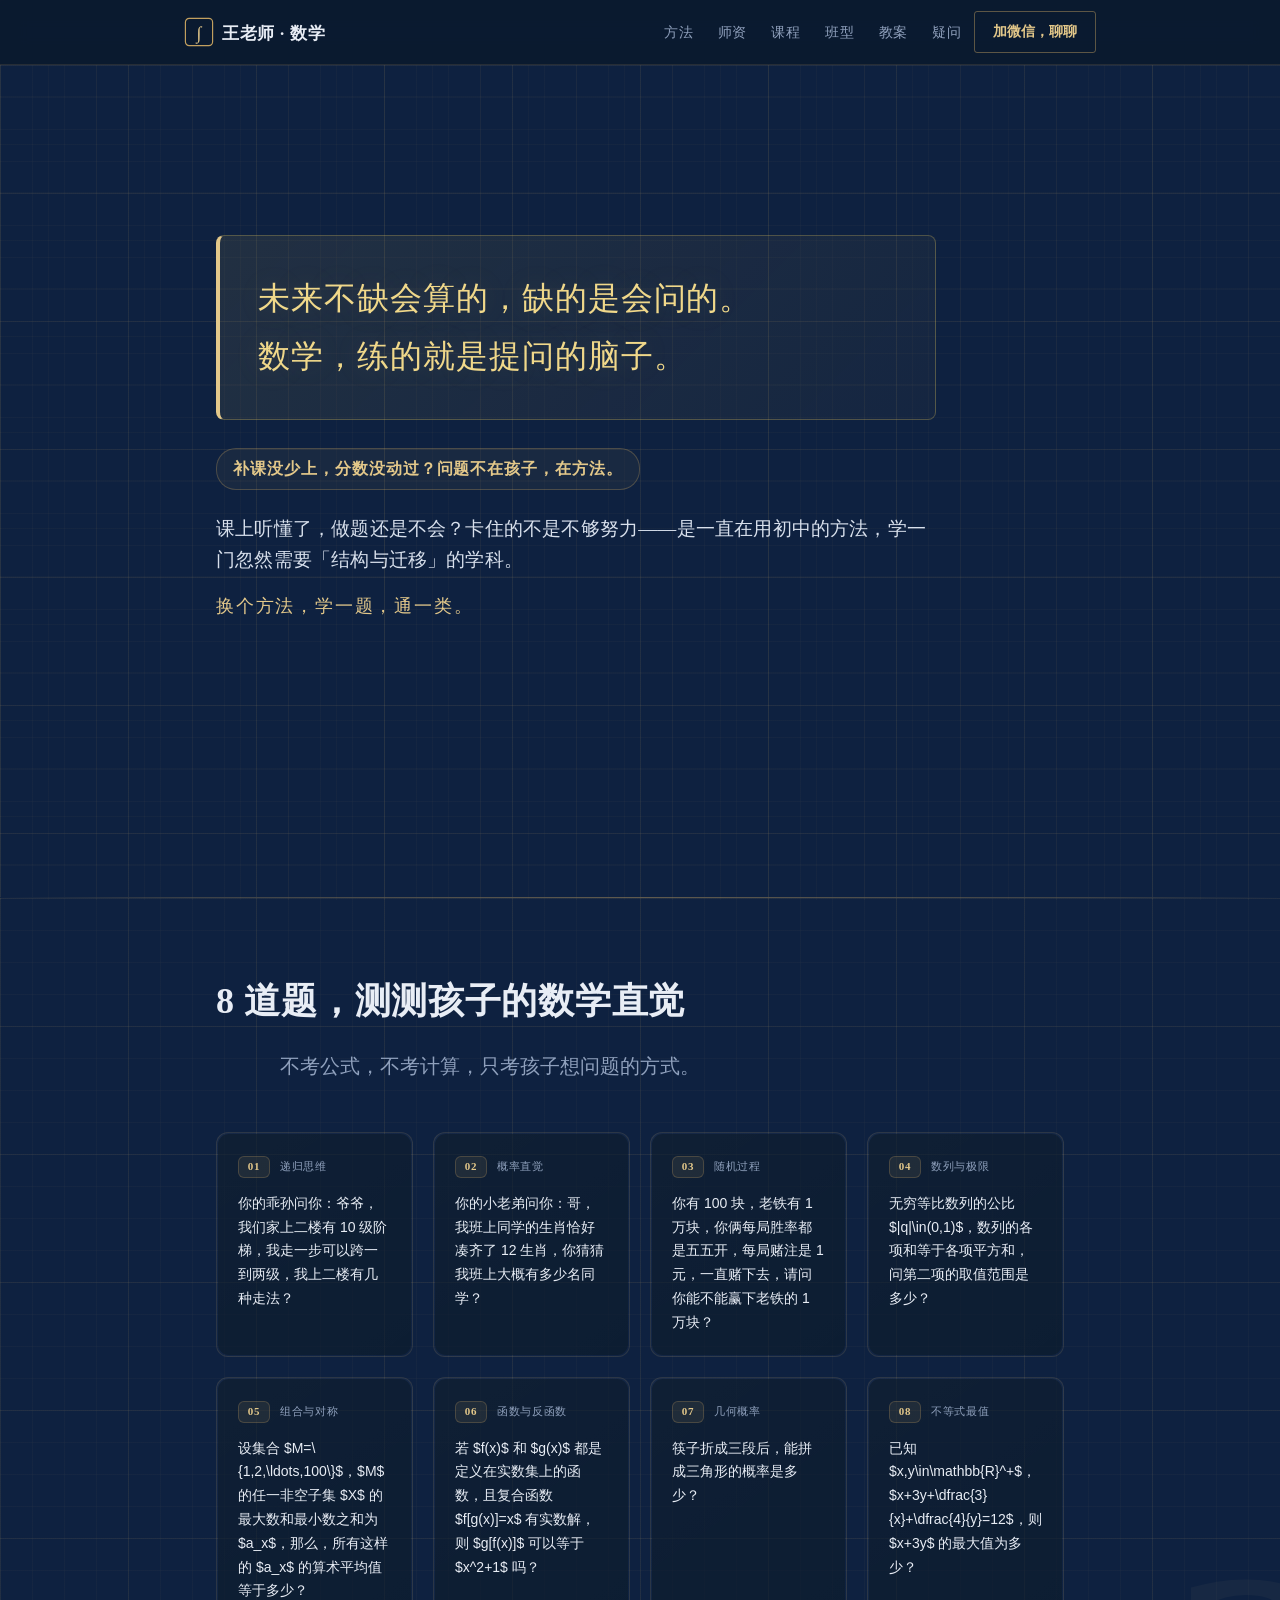
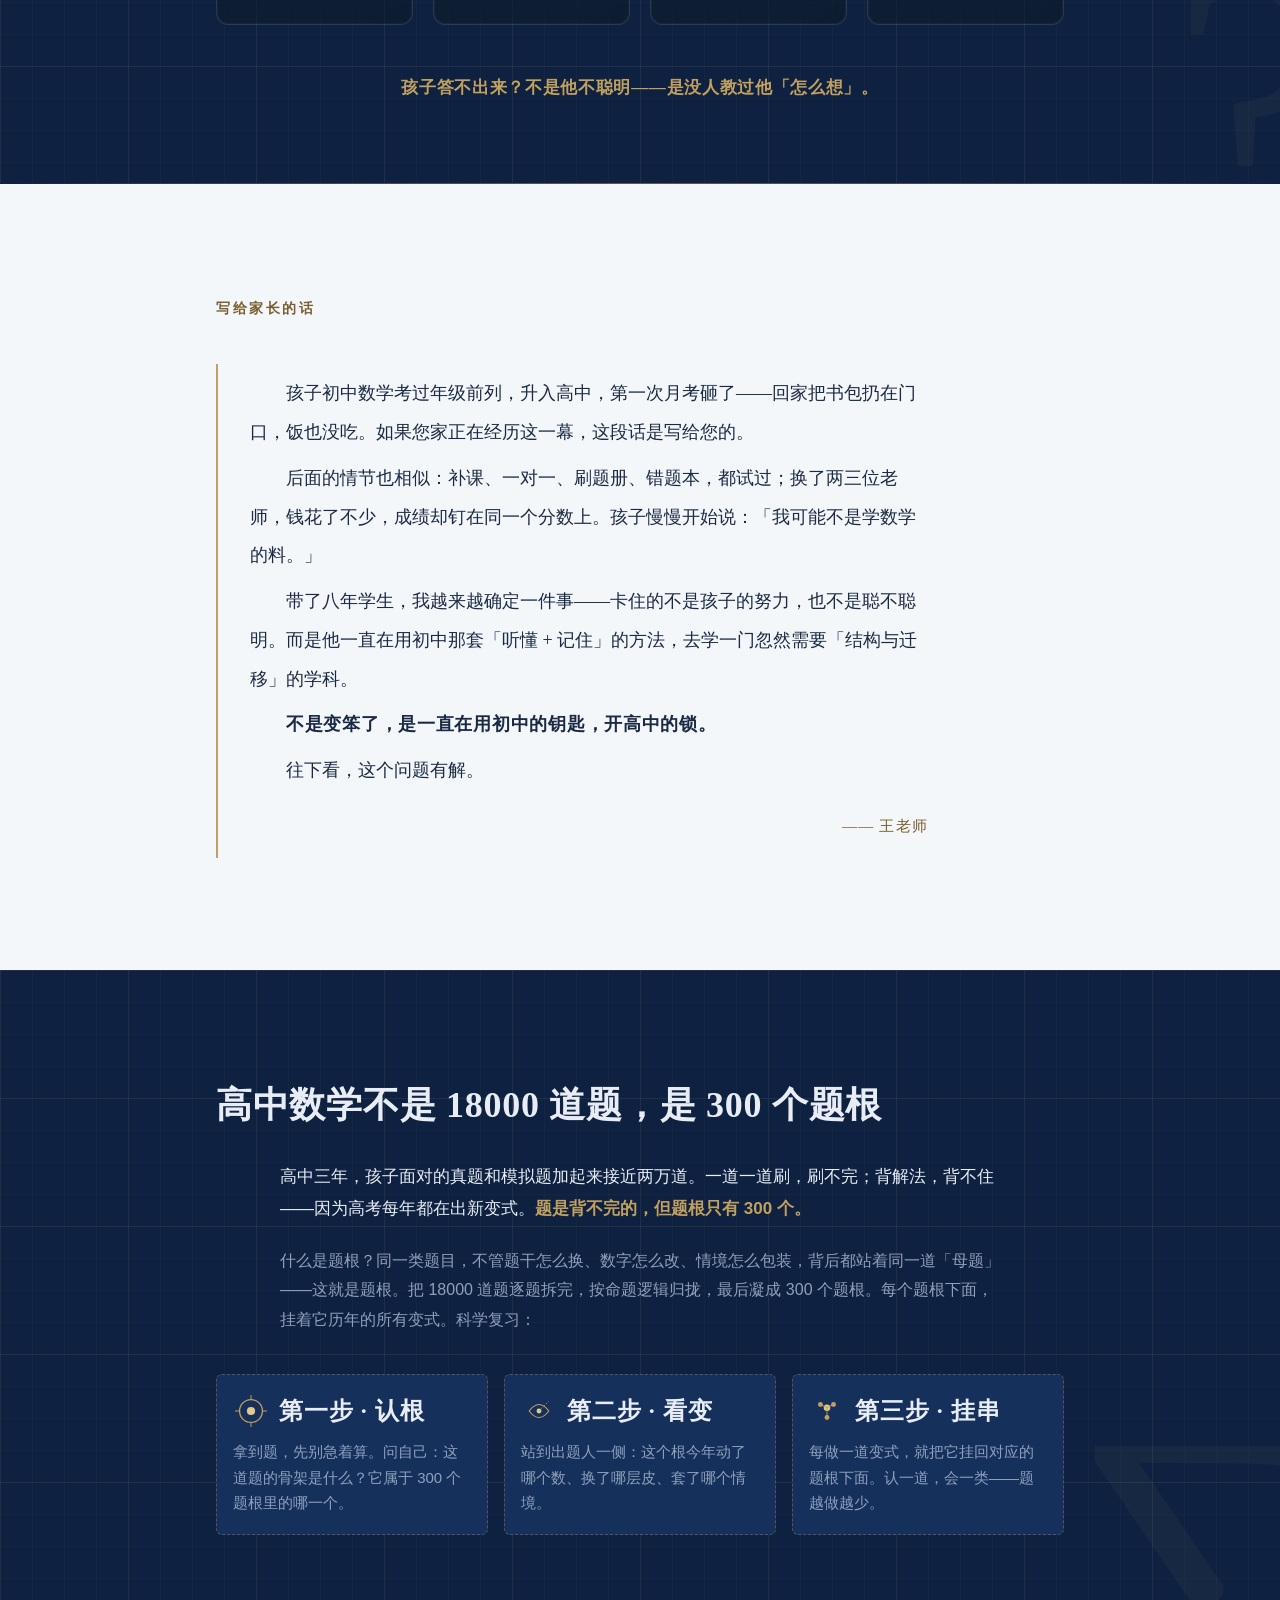
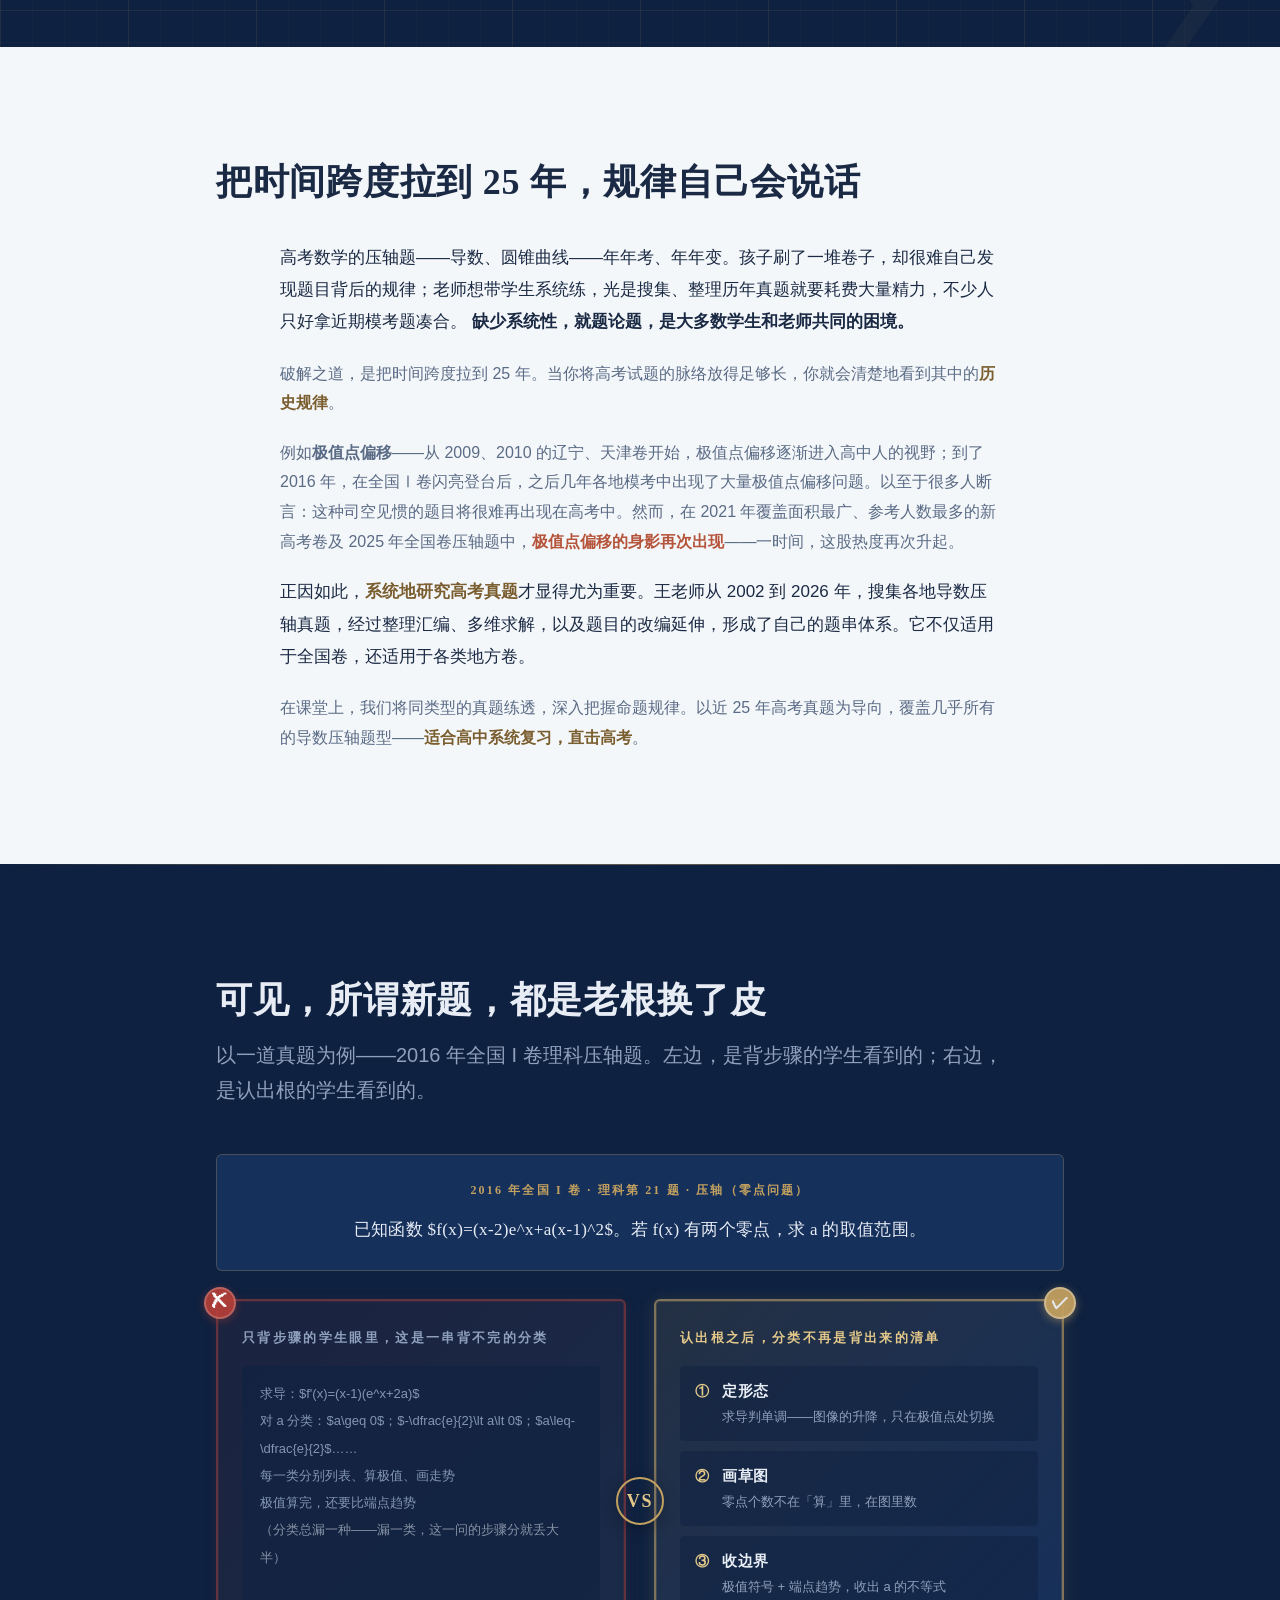
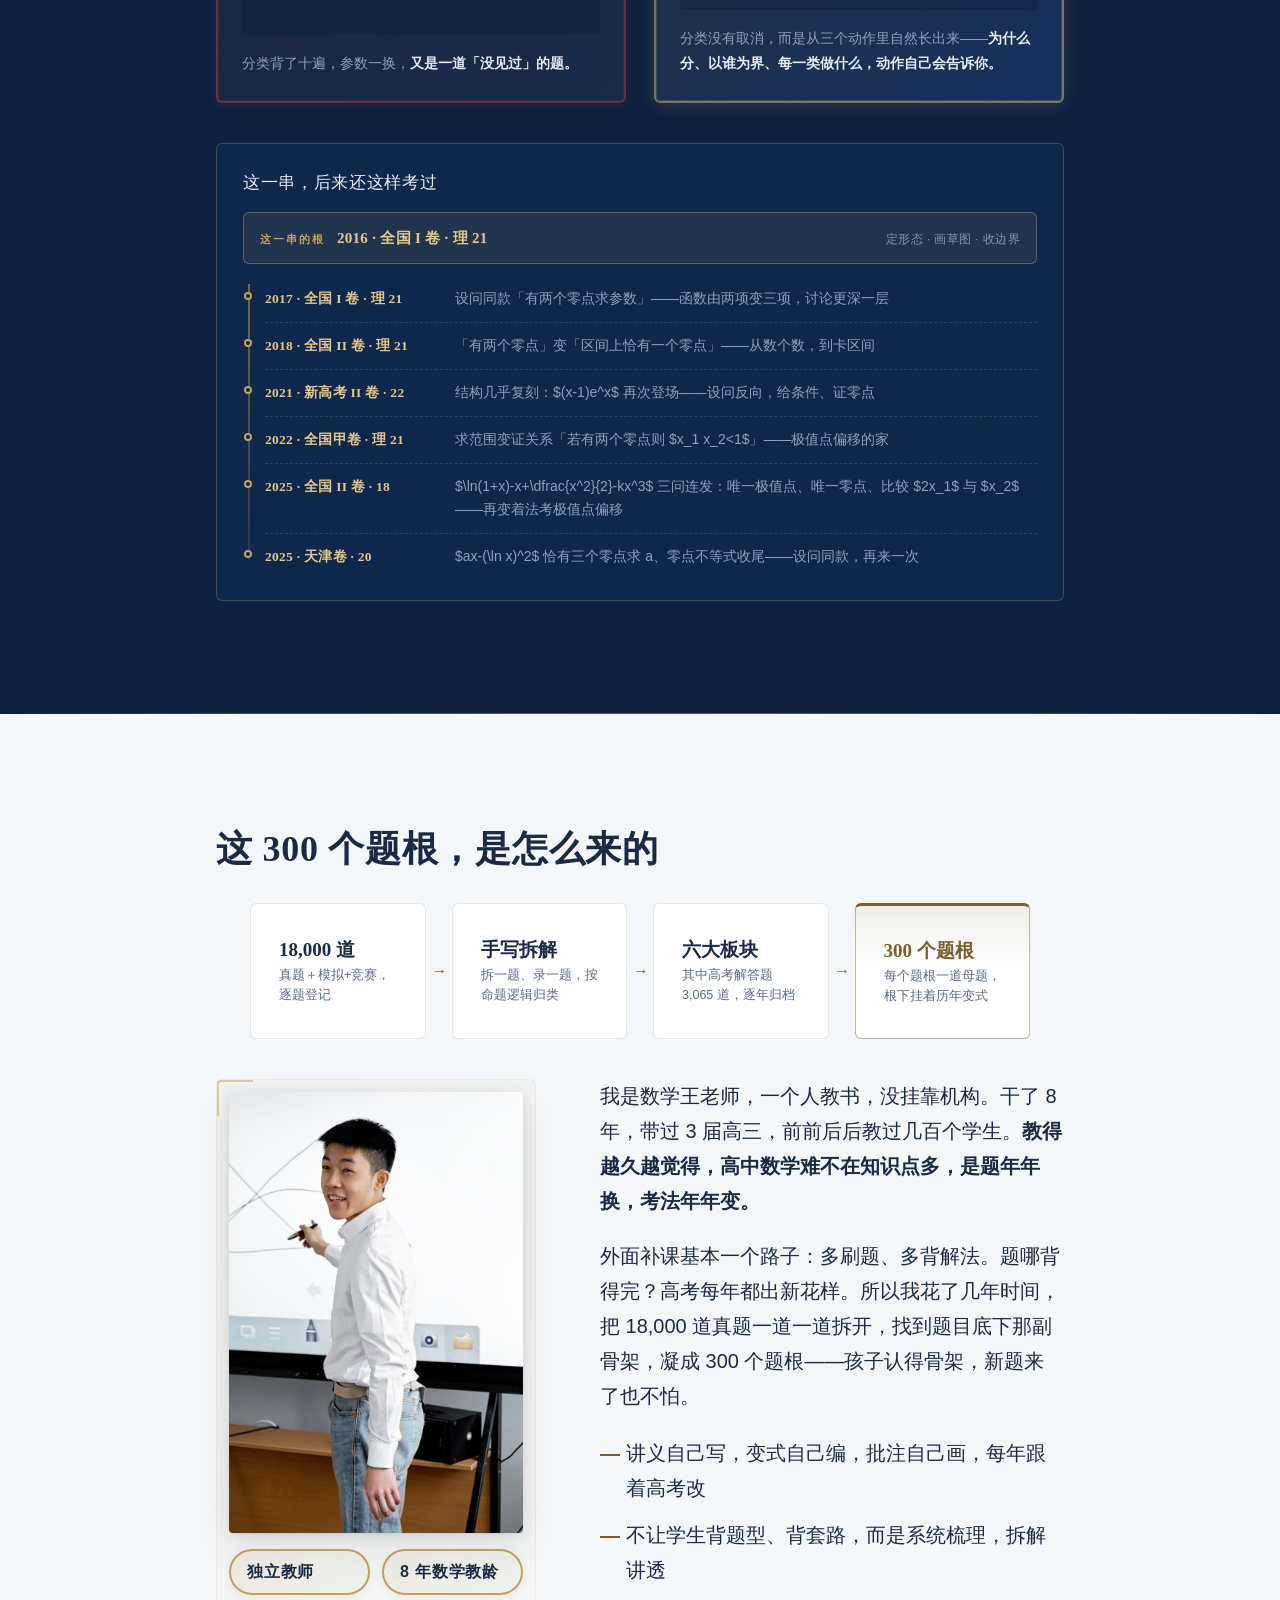
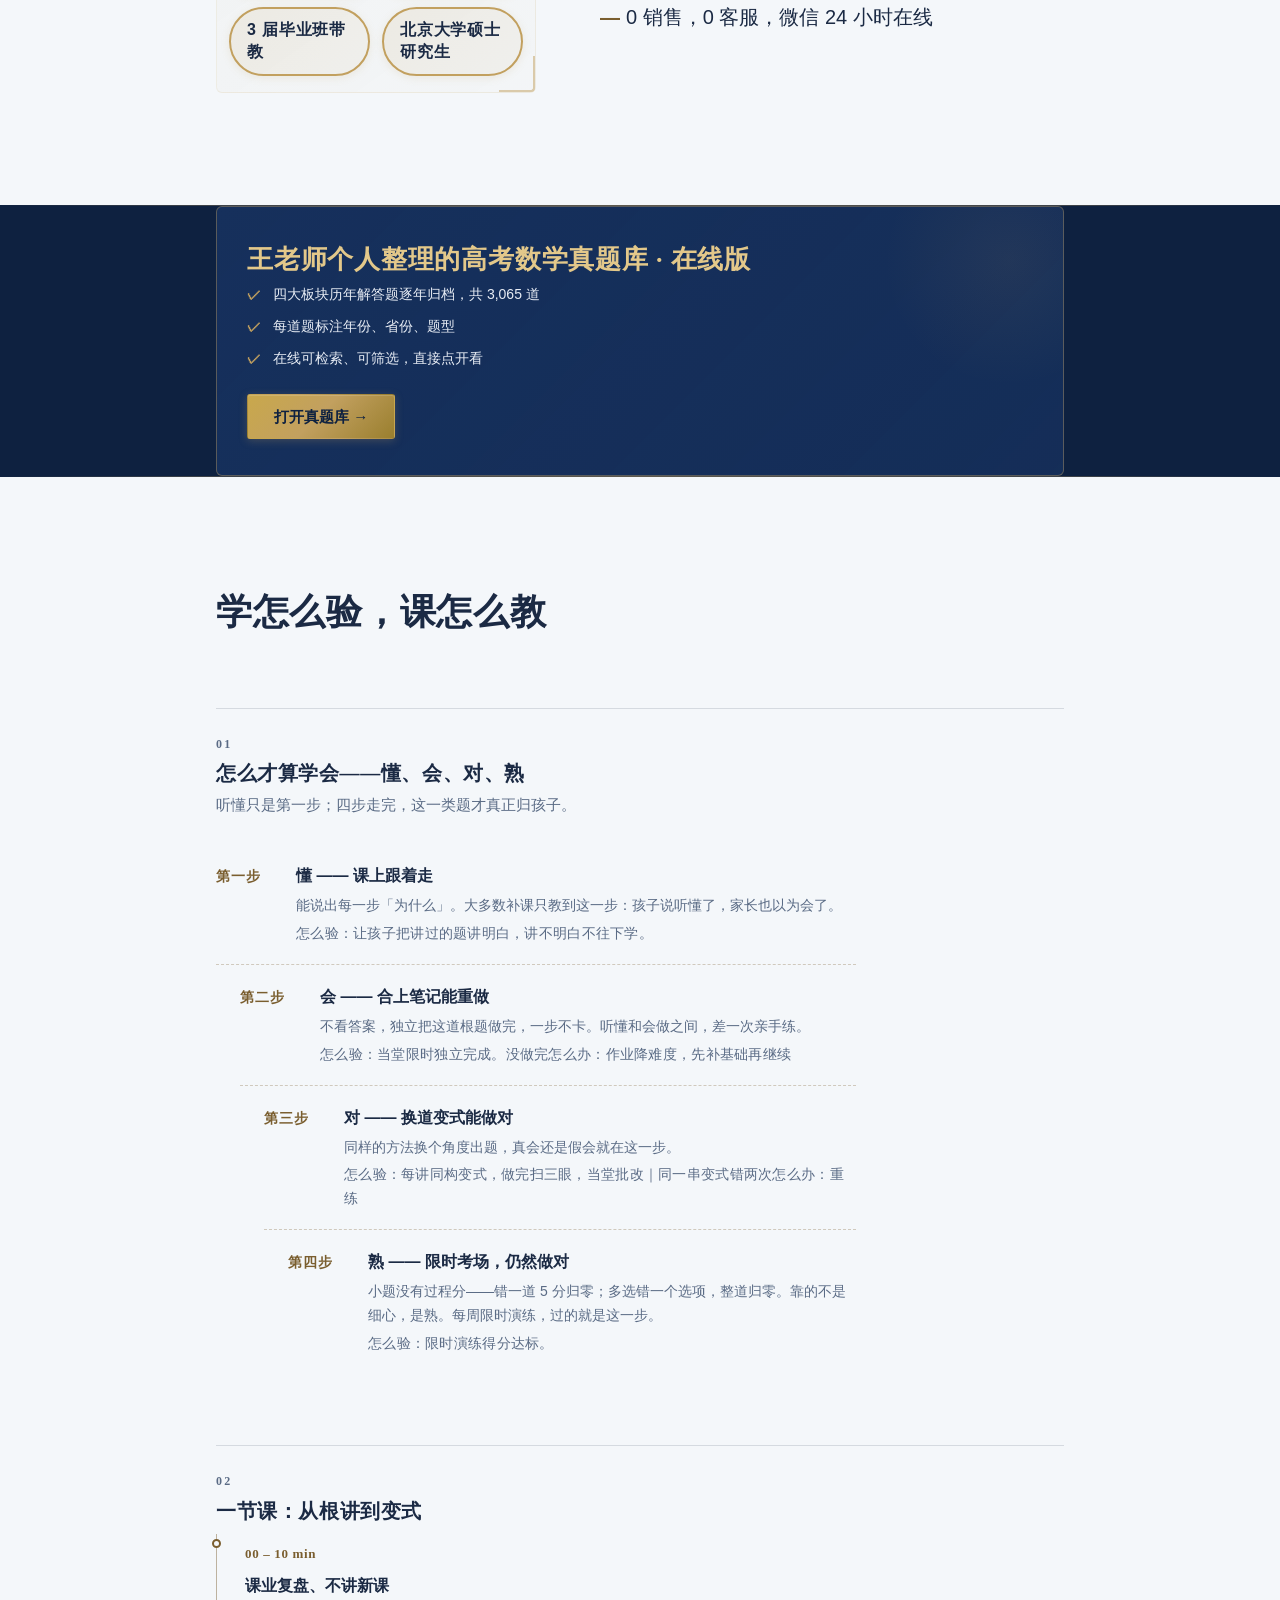
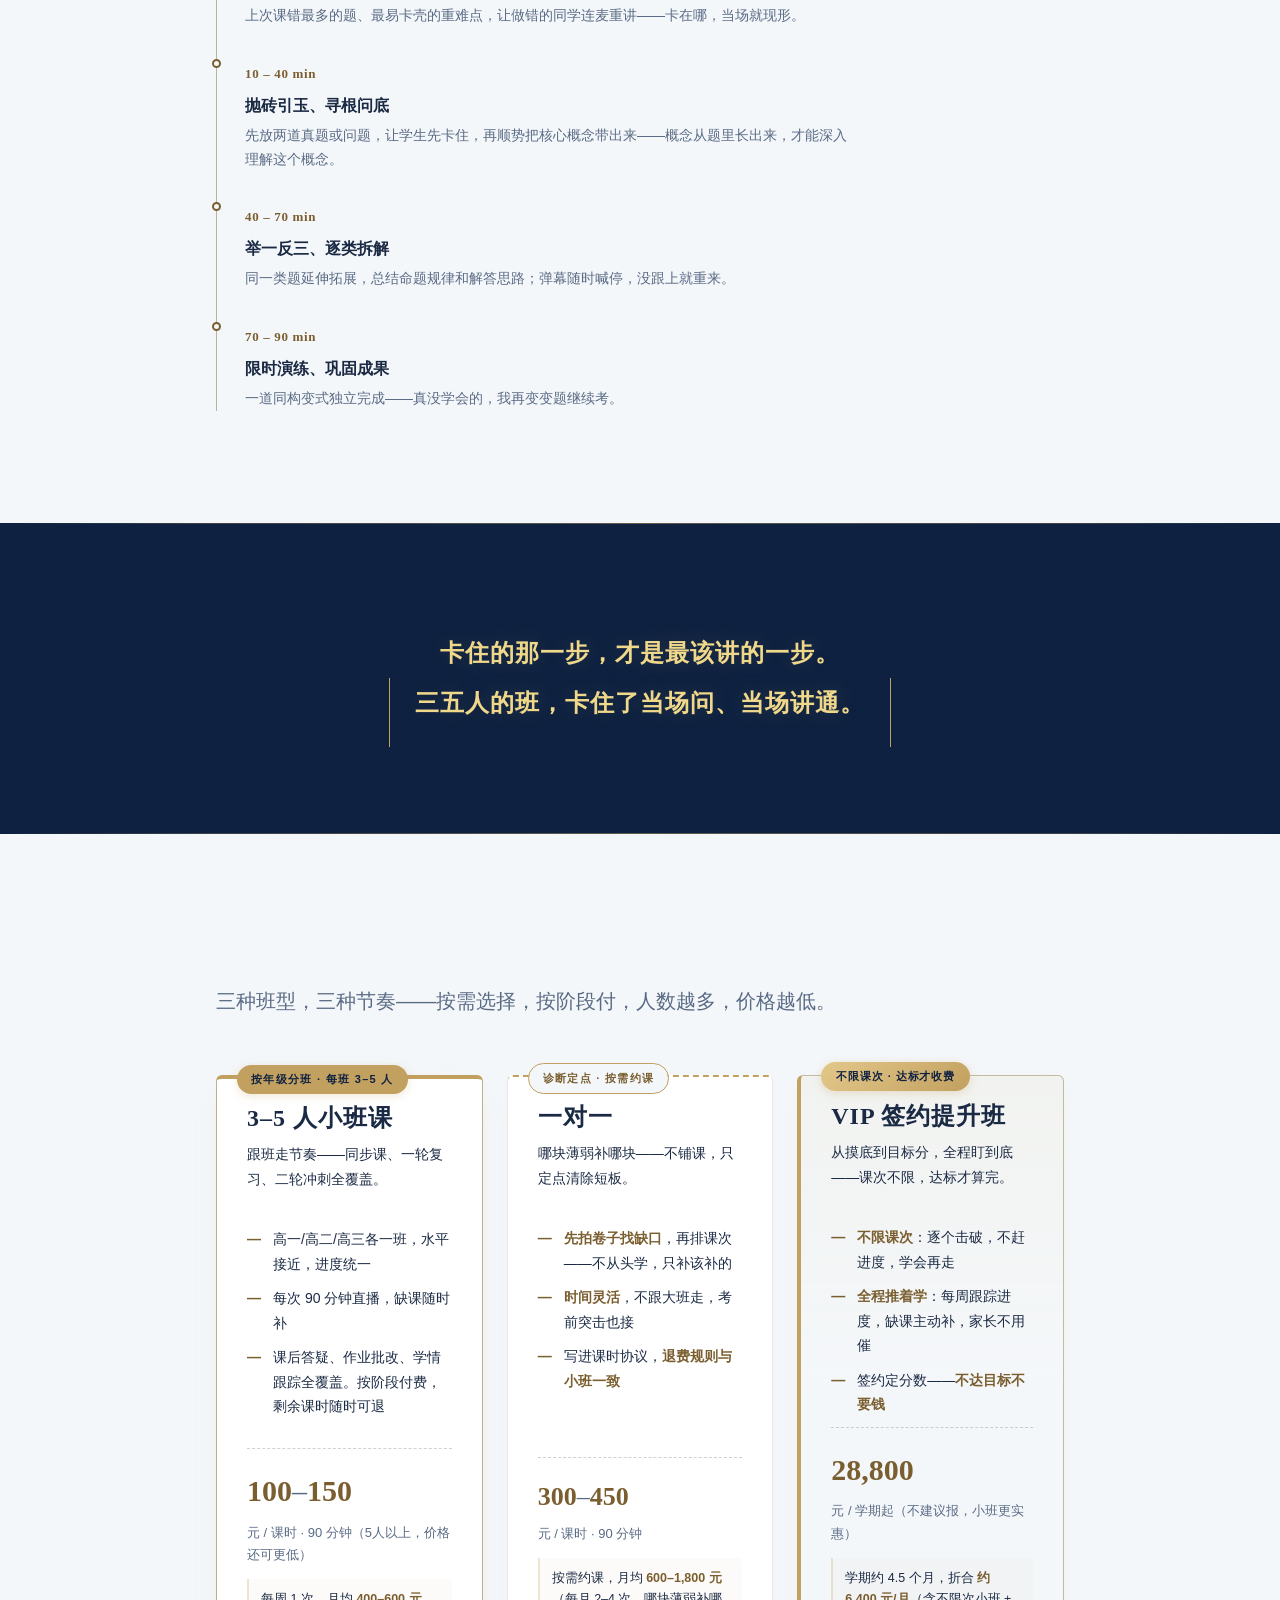
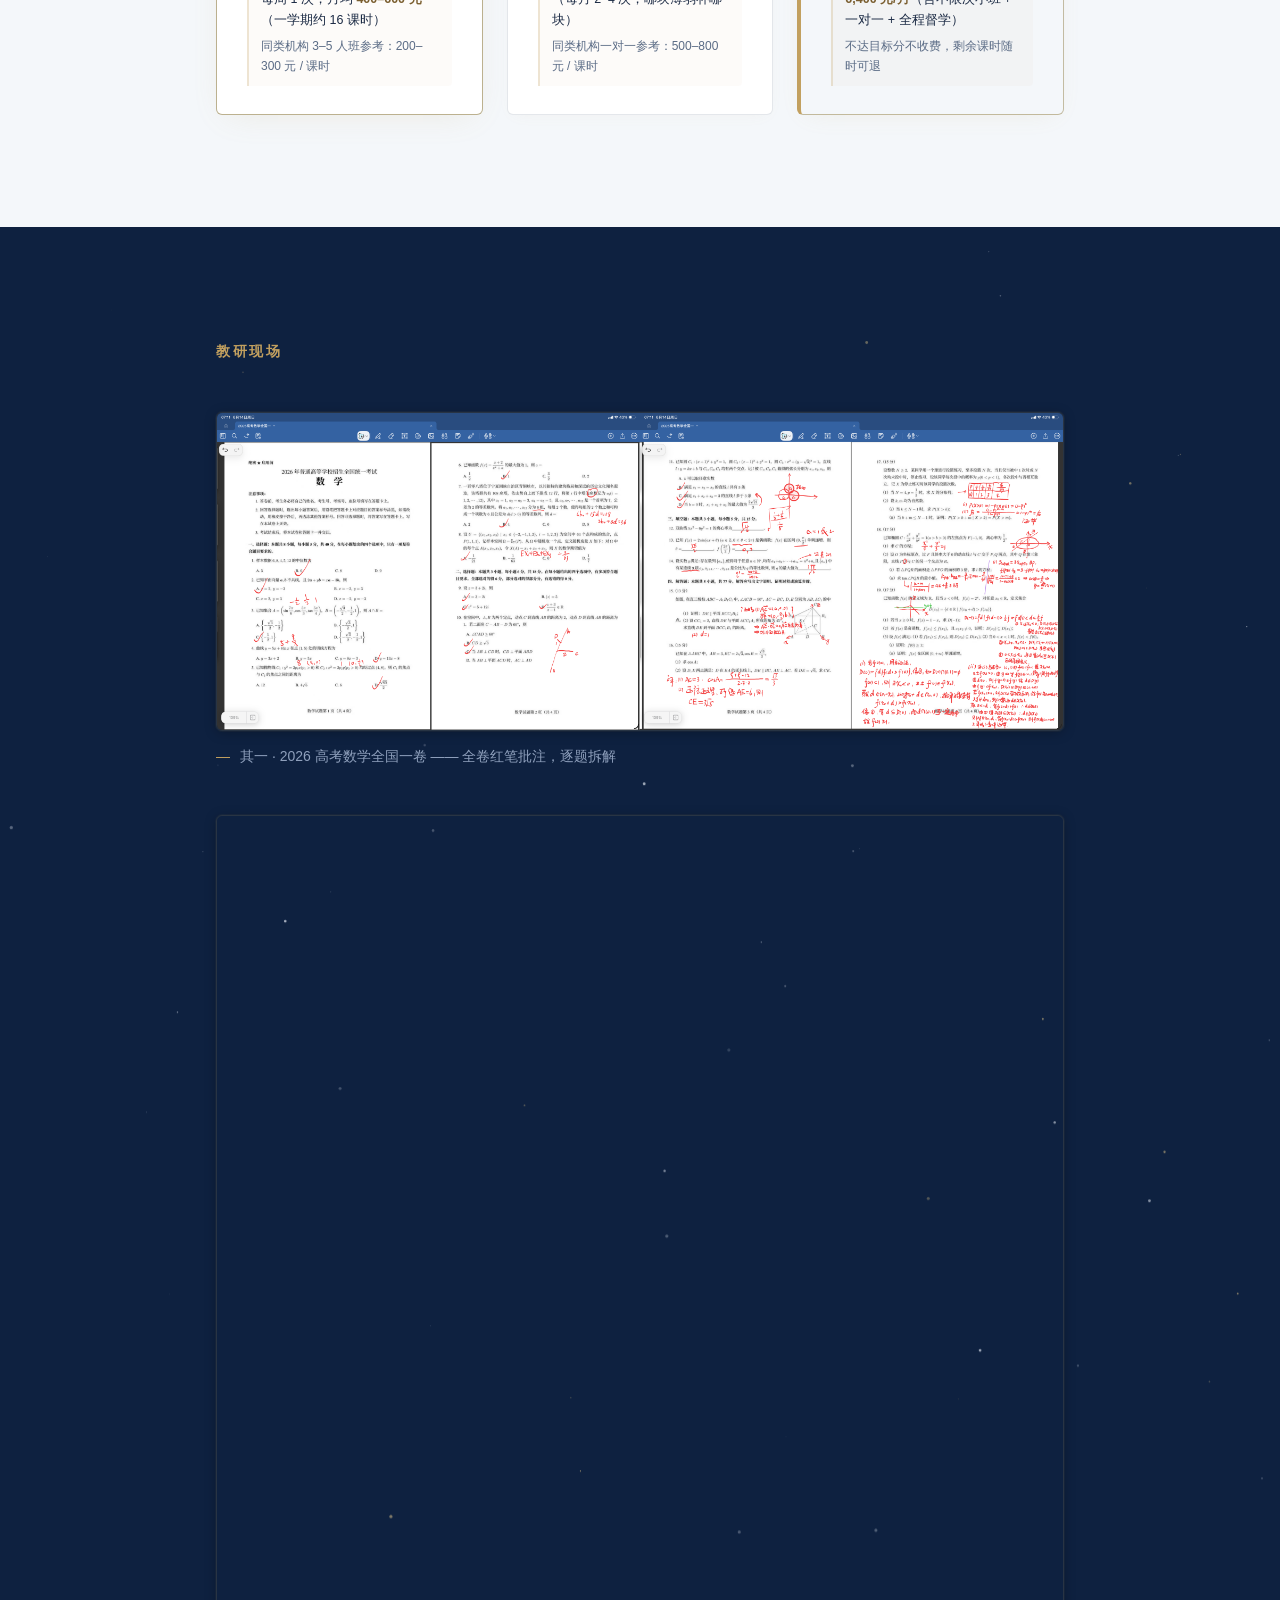
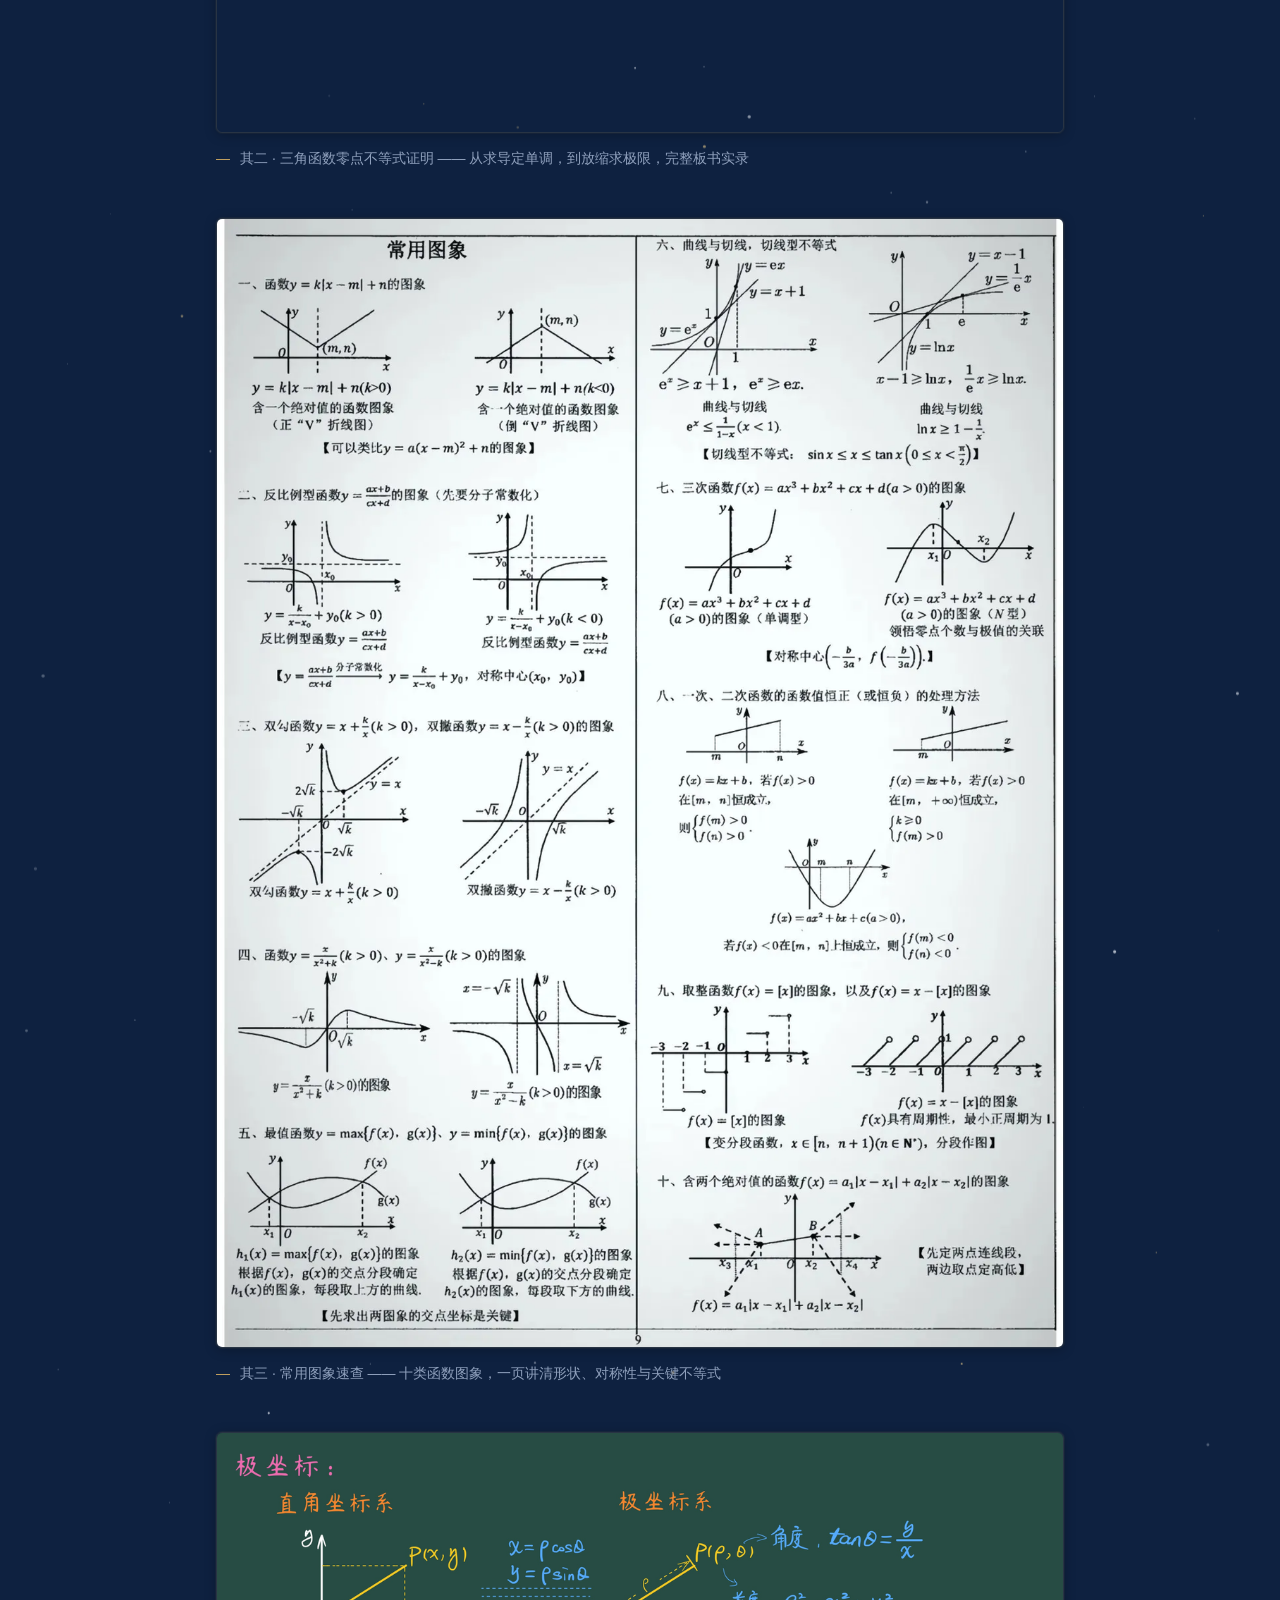
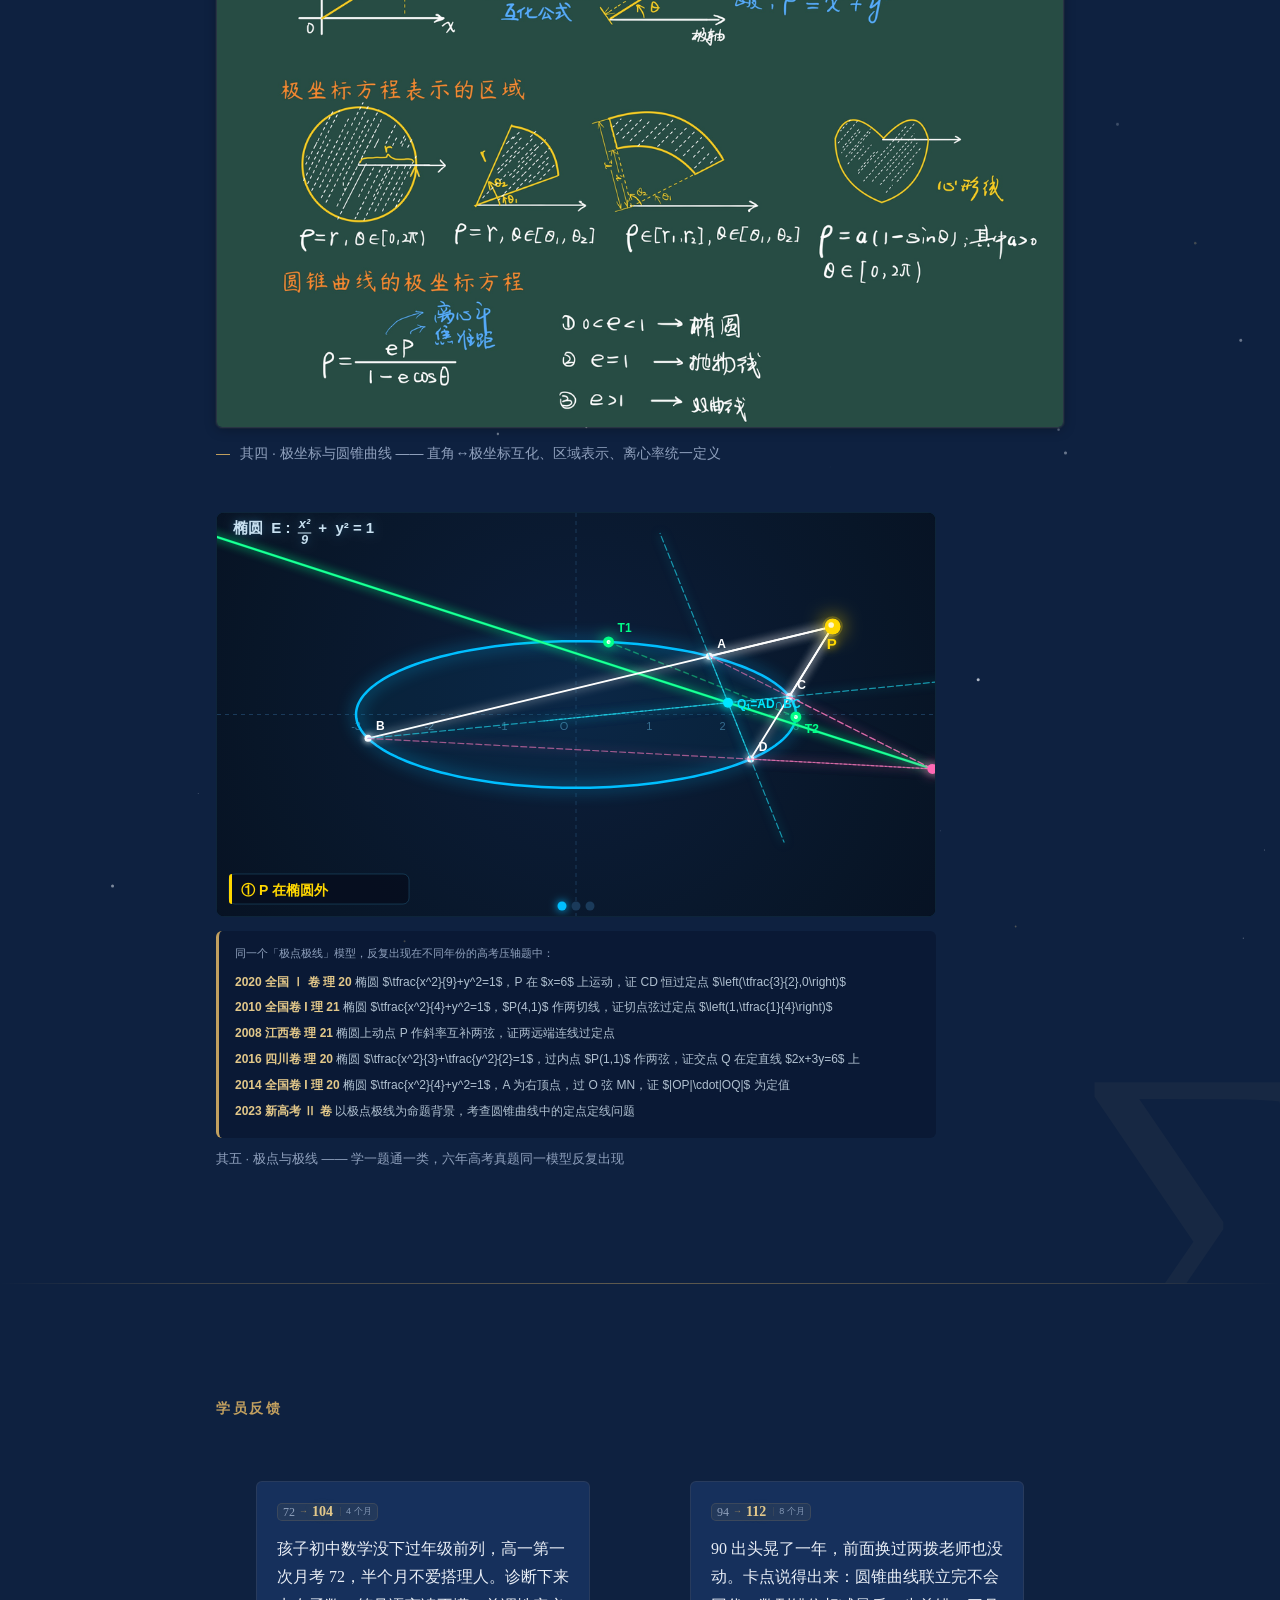
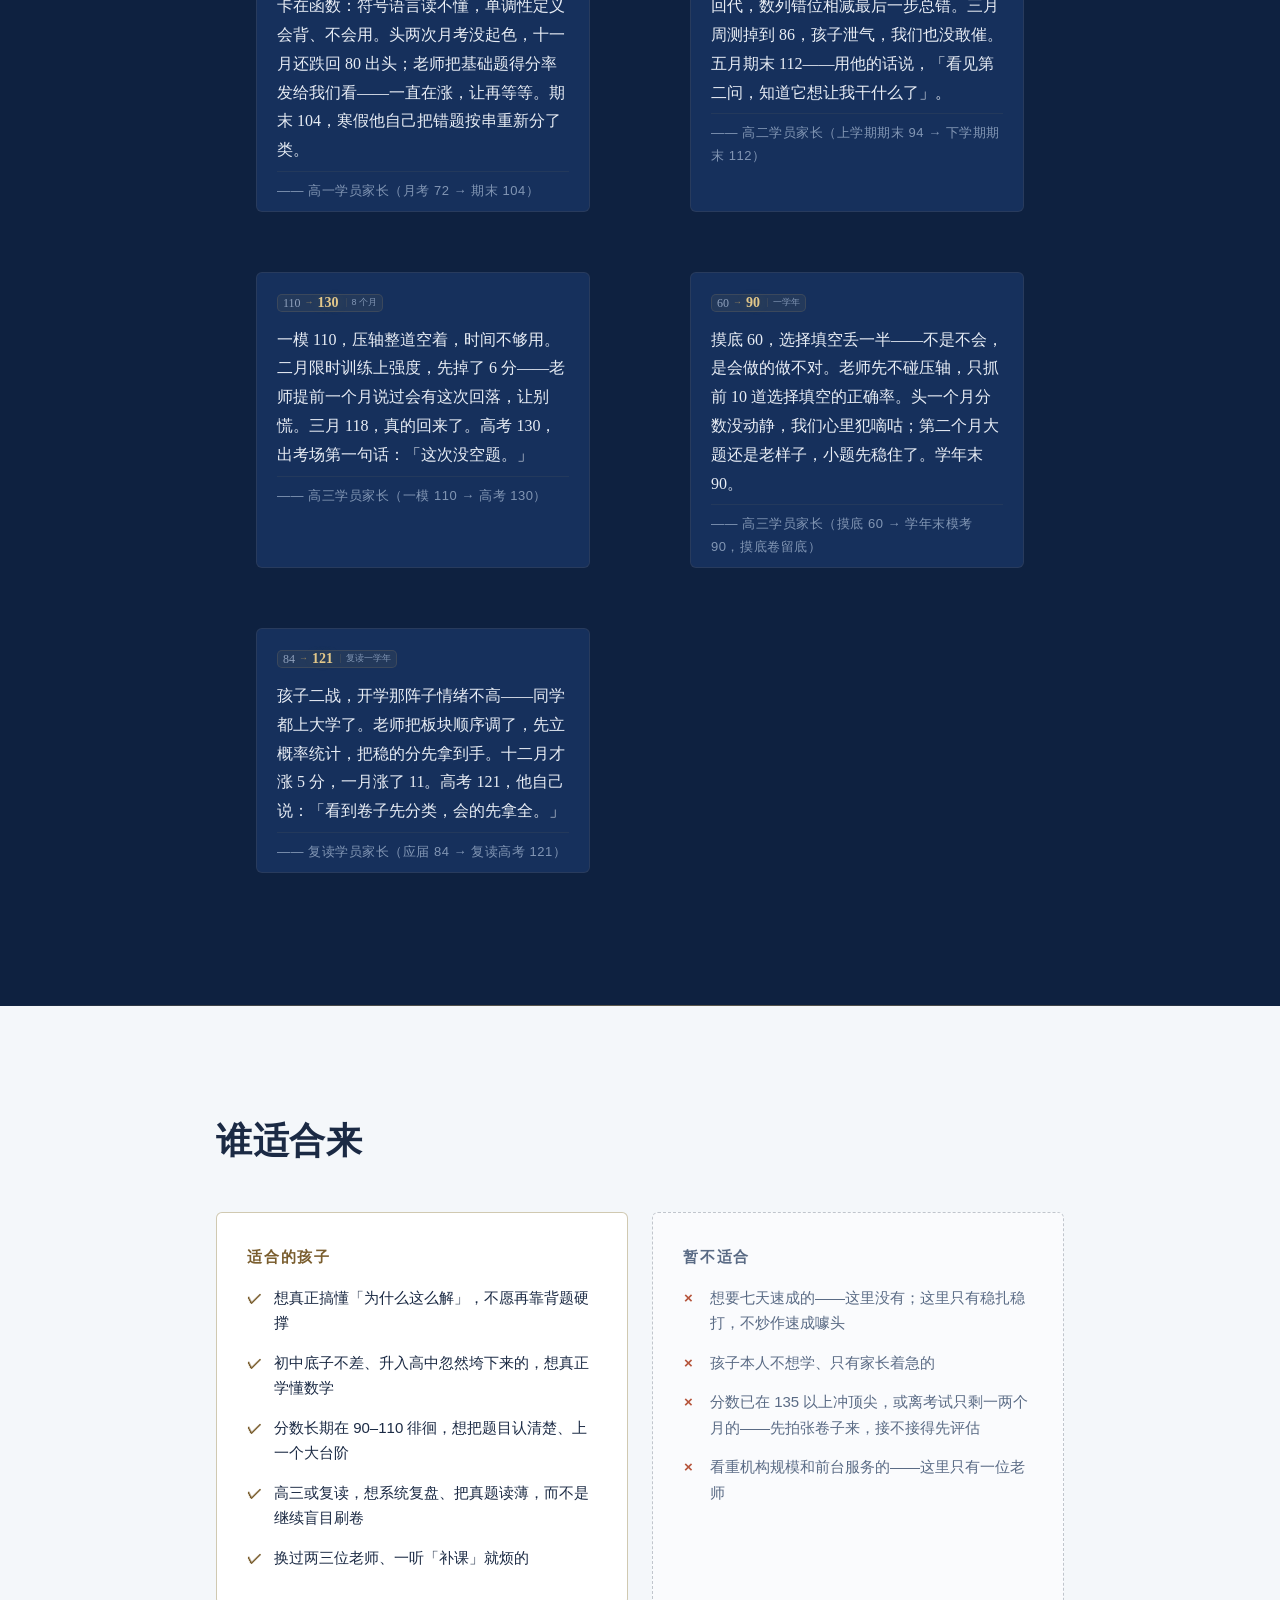
==== commit ef6d6f79: "fix: 弹层二维码改回个人微信 qr-wechat.png（之前误用为网页二维码）" ====
--- a/index.html
+++ b/index.html
@@ -2667,7 +2667,7 @@
 /* ---------- CONFIG（微信号/二维码/提示语/CTA 统计，修改集中在一处） ---------- */
 var CONFIG = {
   wechatId: '13126899515',                              // 微信号
-  qrUrl:    'assets/qrcode-web.png?v=1',                     // 二维码图片（必须 img 位图，微信长按可识别；v=N 防缓存）
+  qrUrl:    'assets/qr-wechat.png?v=1',                     // 个人微信二维码（弹层：家长扫码加微信）；v=N 防缓存
   toastMsg: { copy: '微信号已复制，去微信粘贴即可', err: '复制失败，请手动长按复制', xhs: '小红书号已复制，去小红书搜索即可' },
   xhsId:    'GaussAcademy',
   xhsUrl:   'https://www.xiaohongshu.com/user/profile/604b9074000000000100590c',  // 小红书主页 GaussAcademy
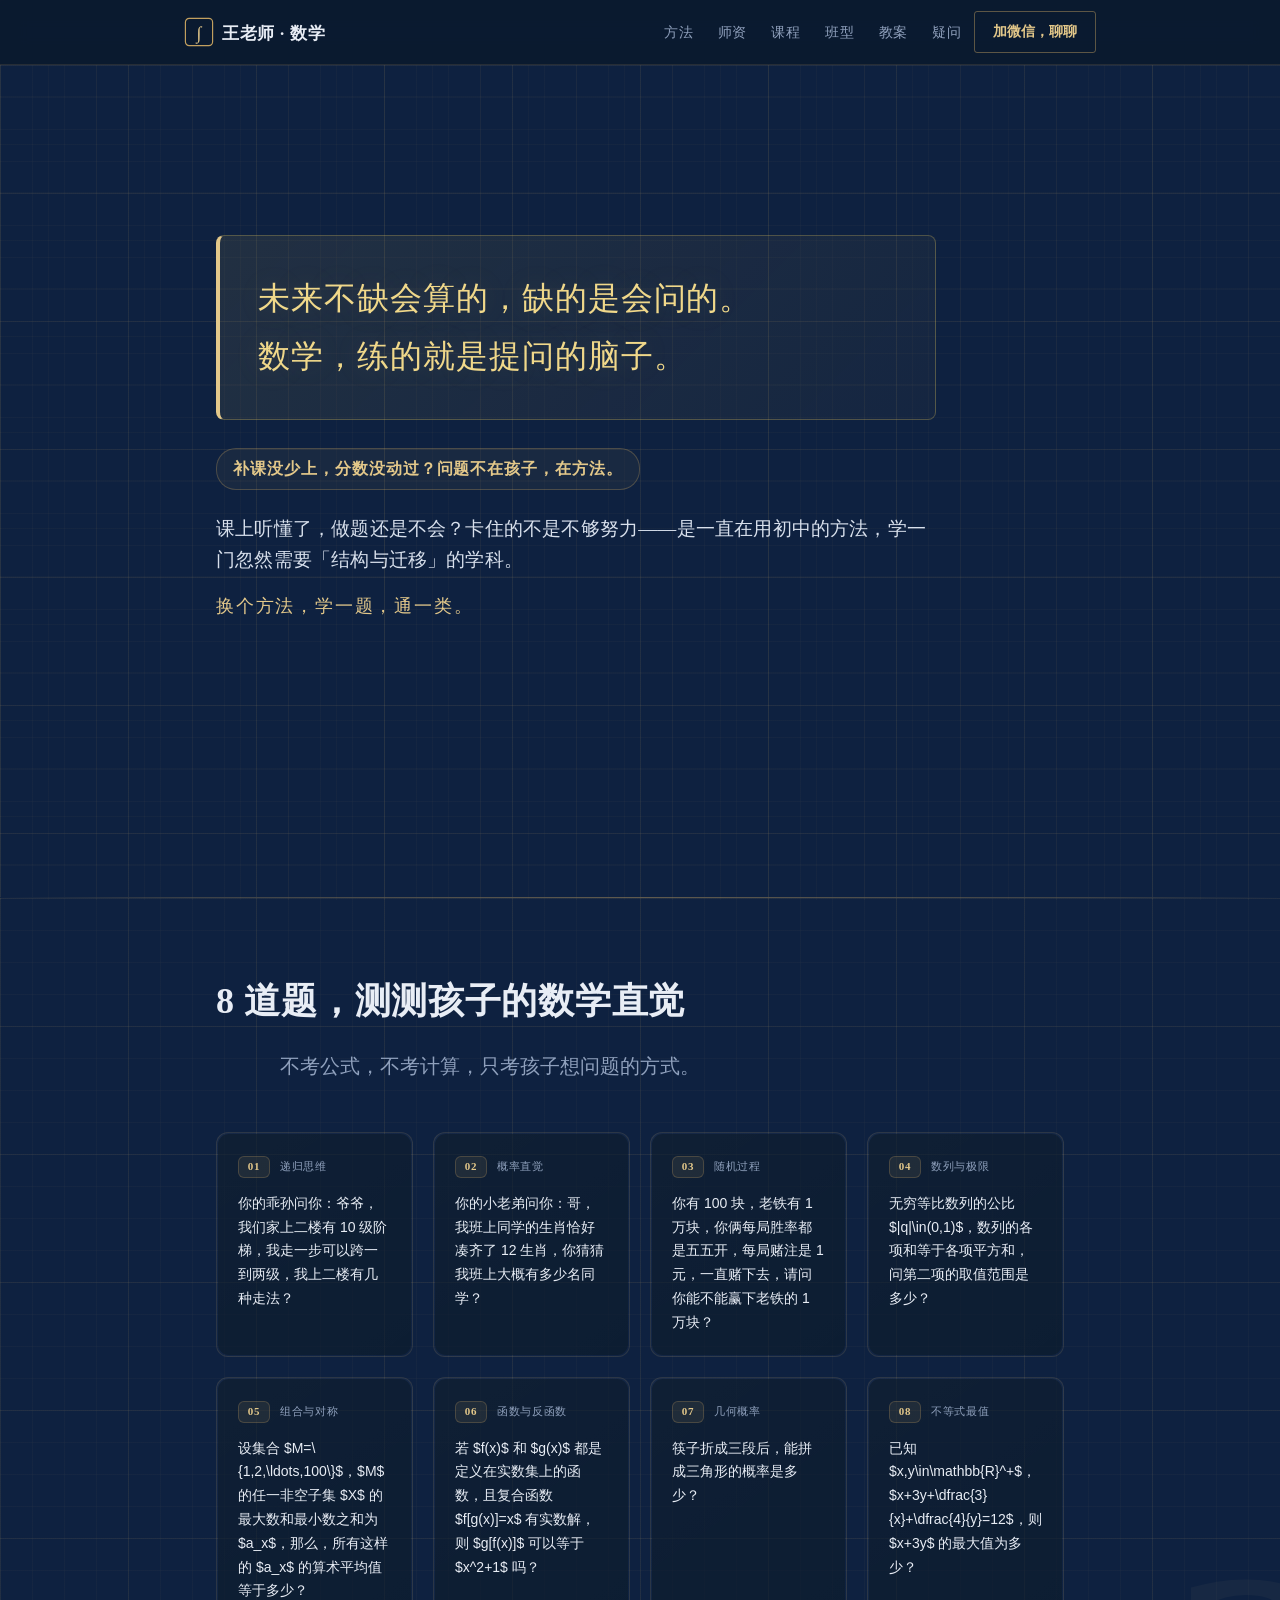
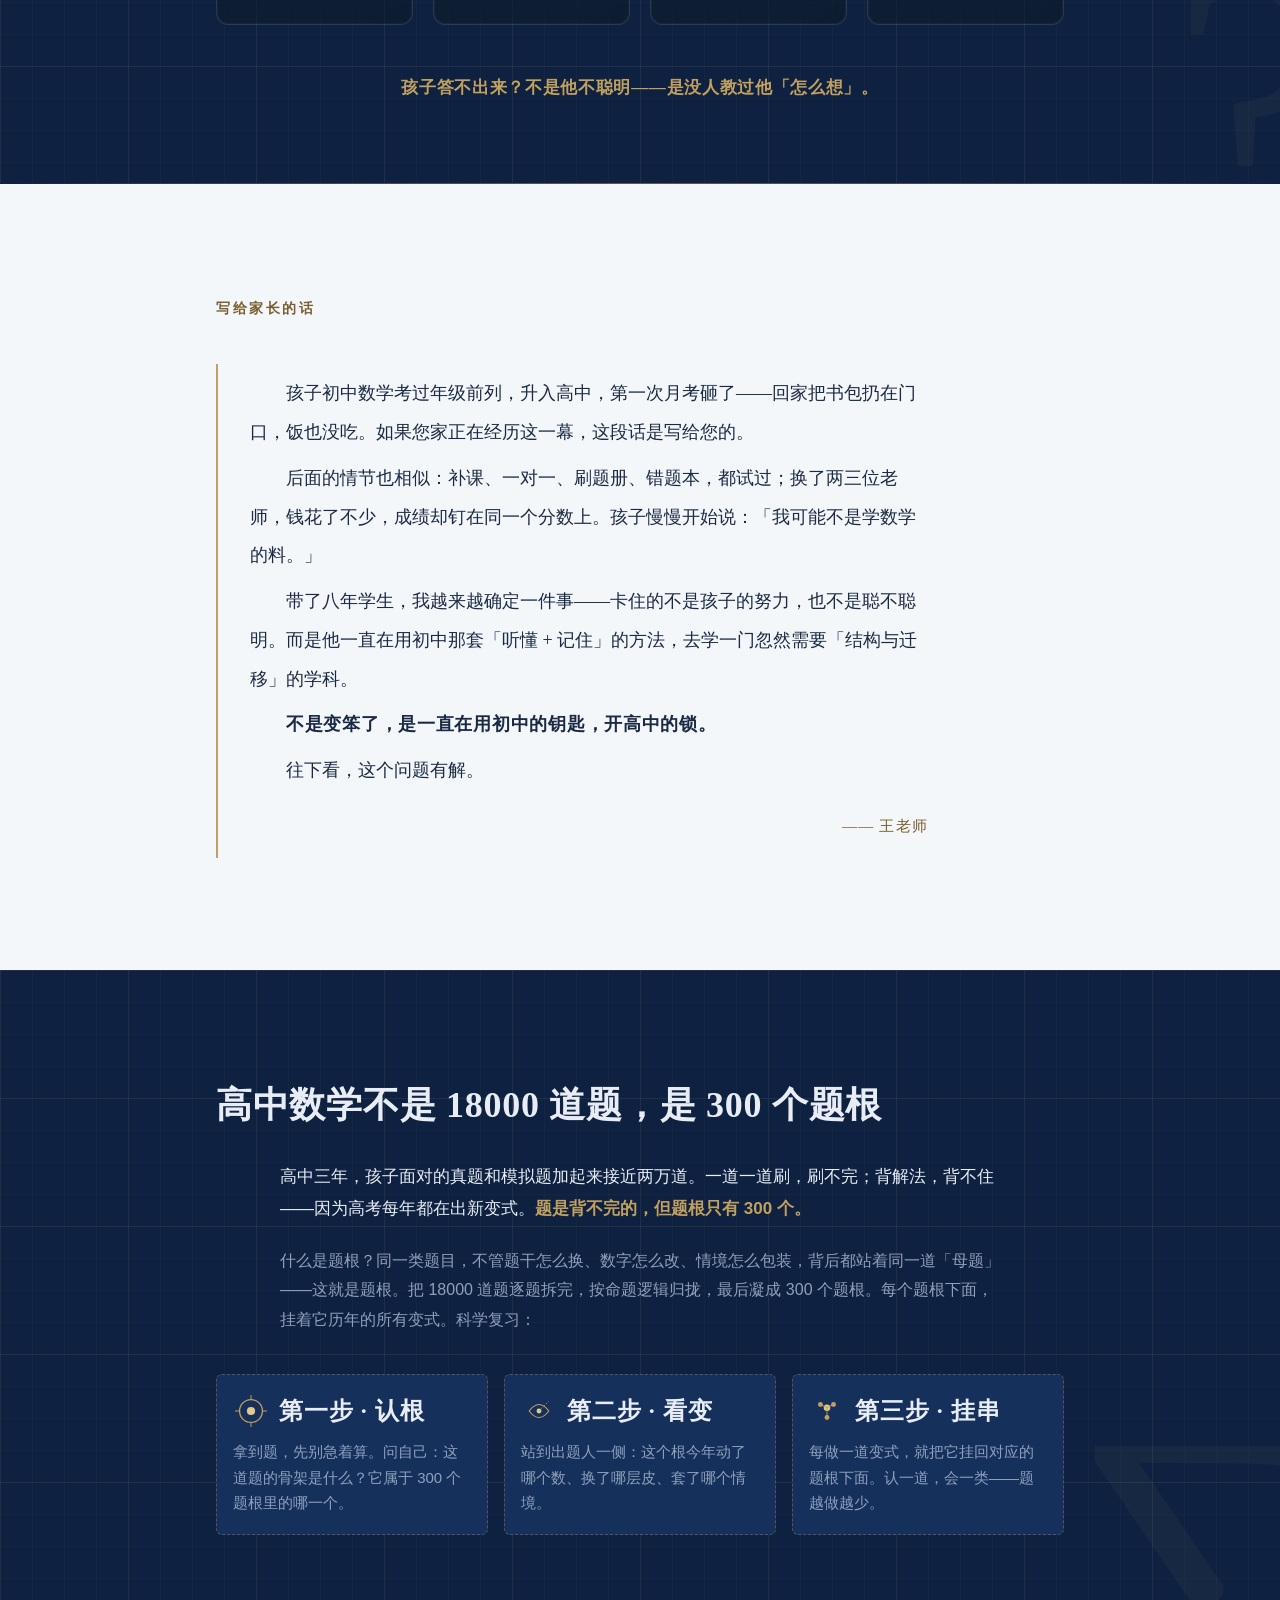
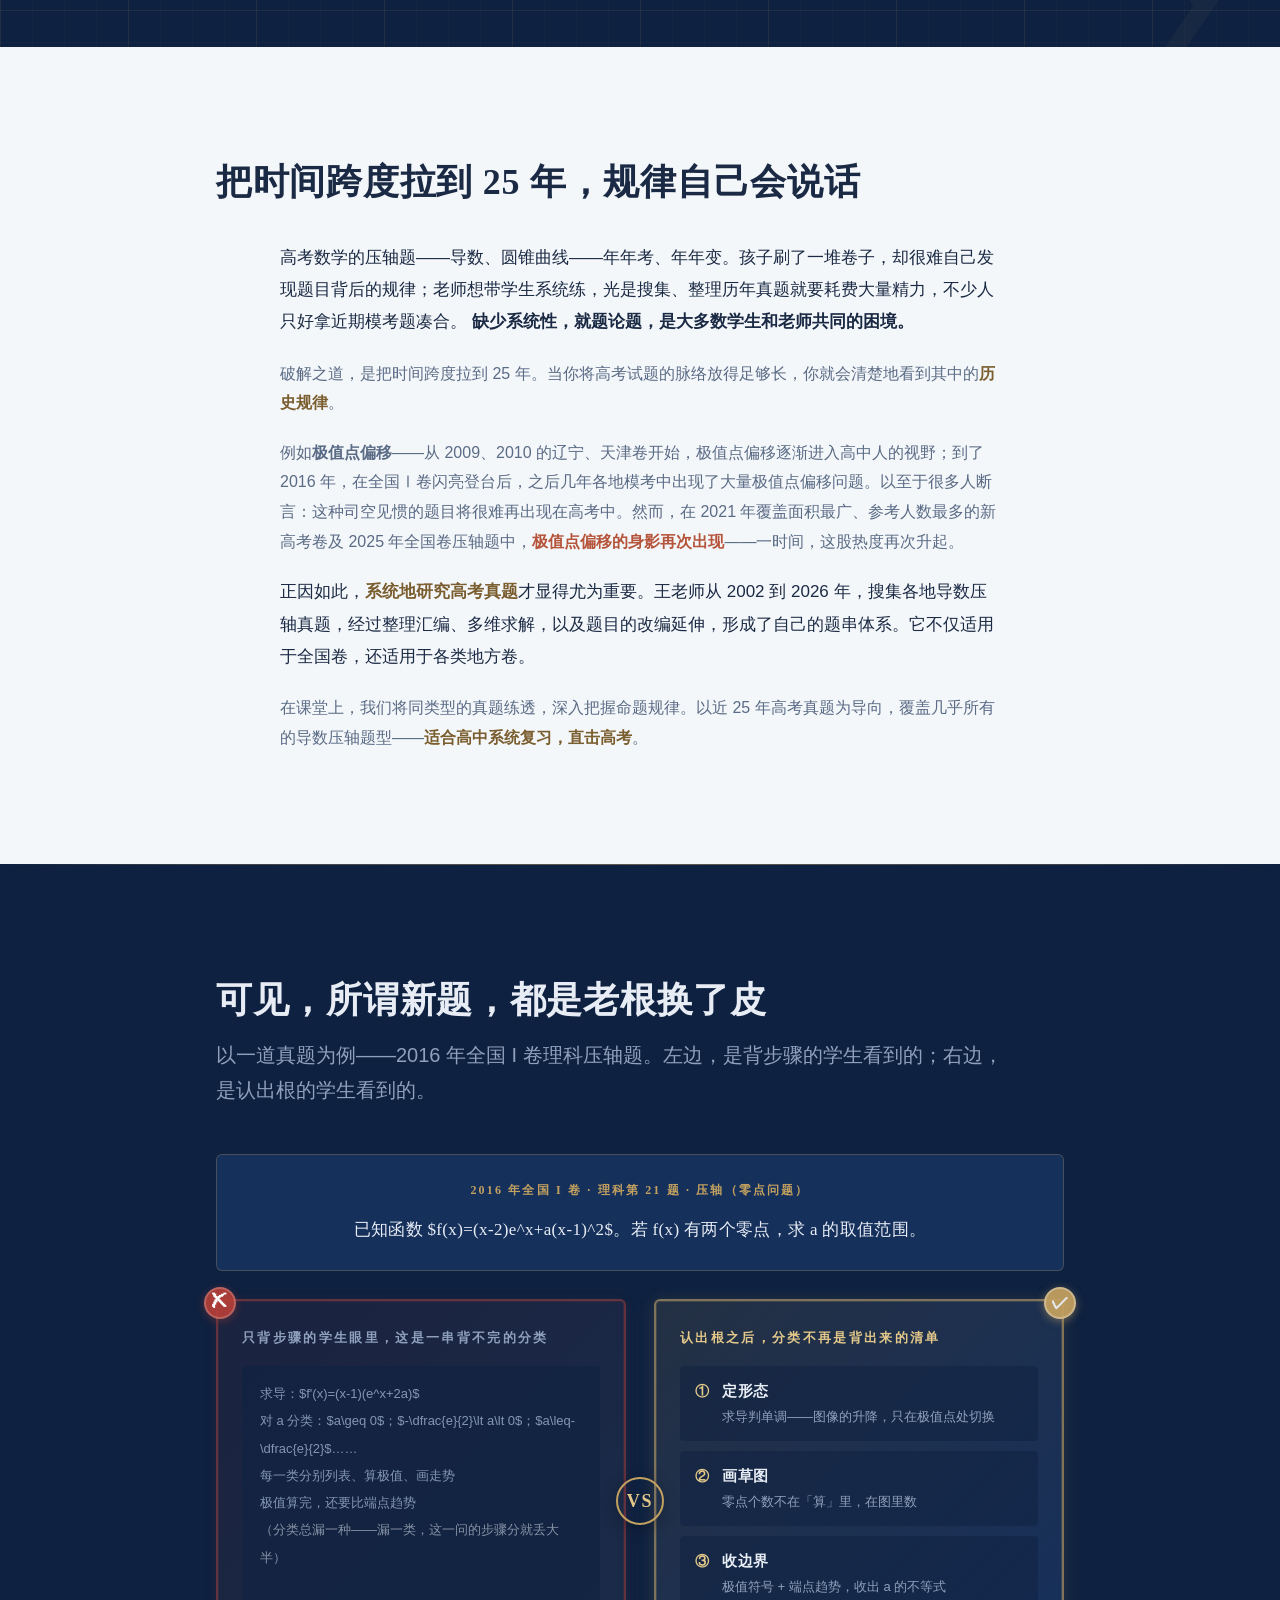
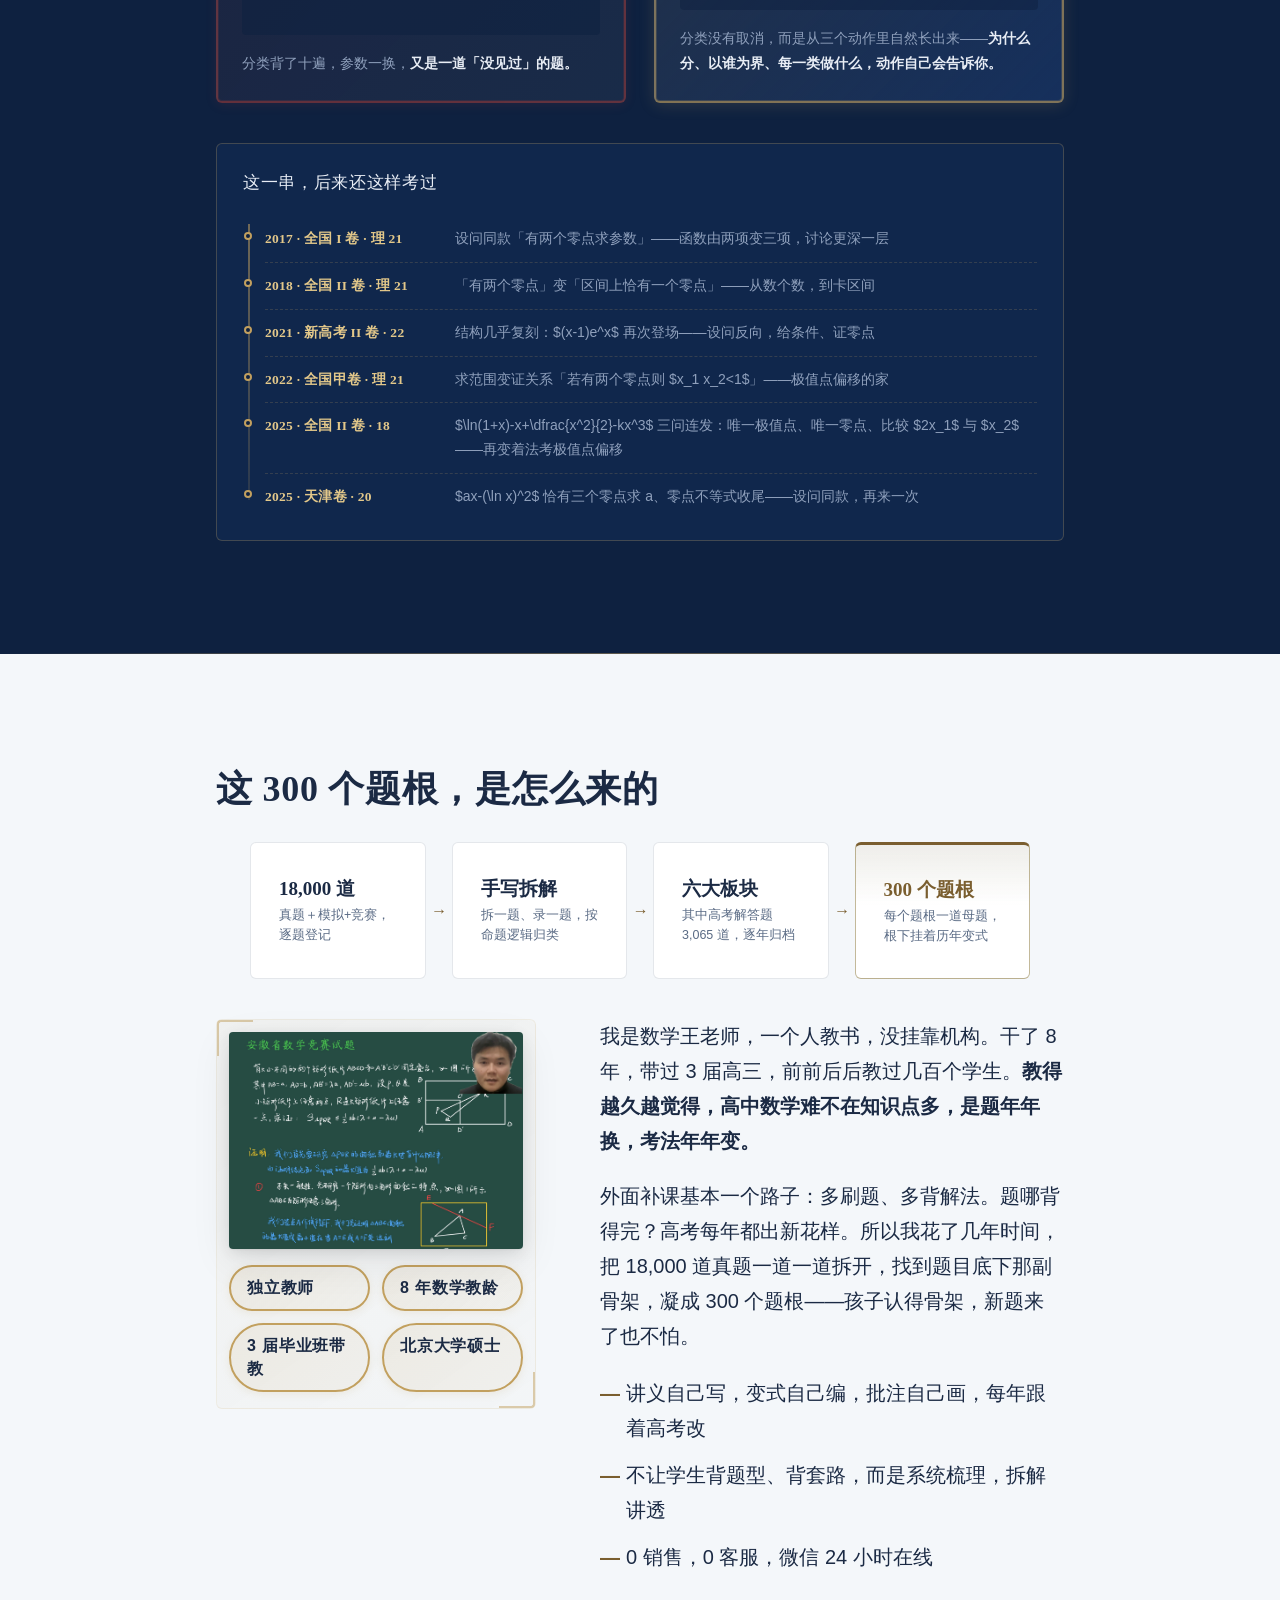
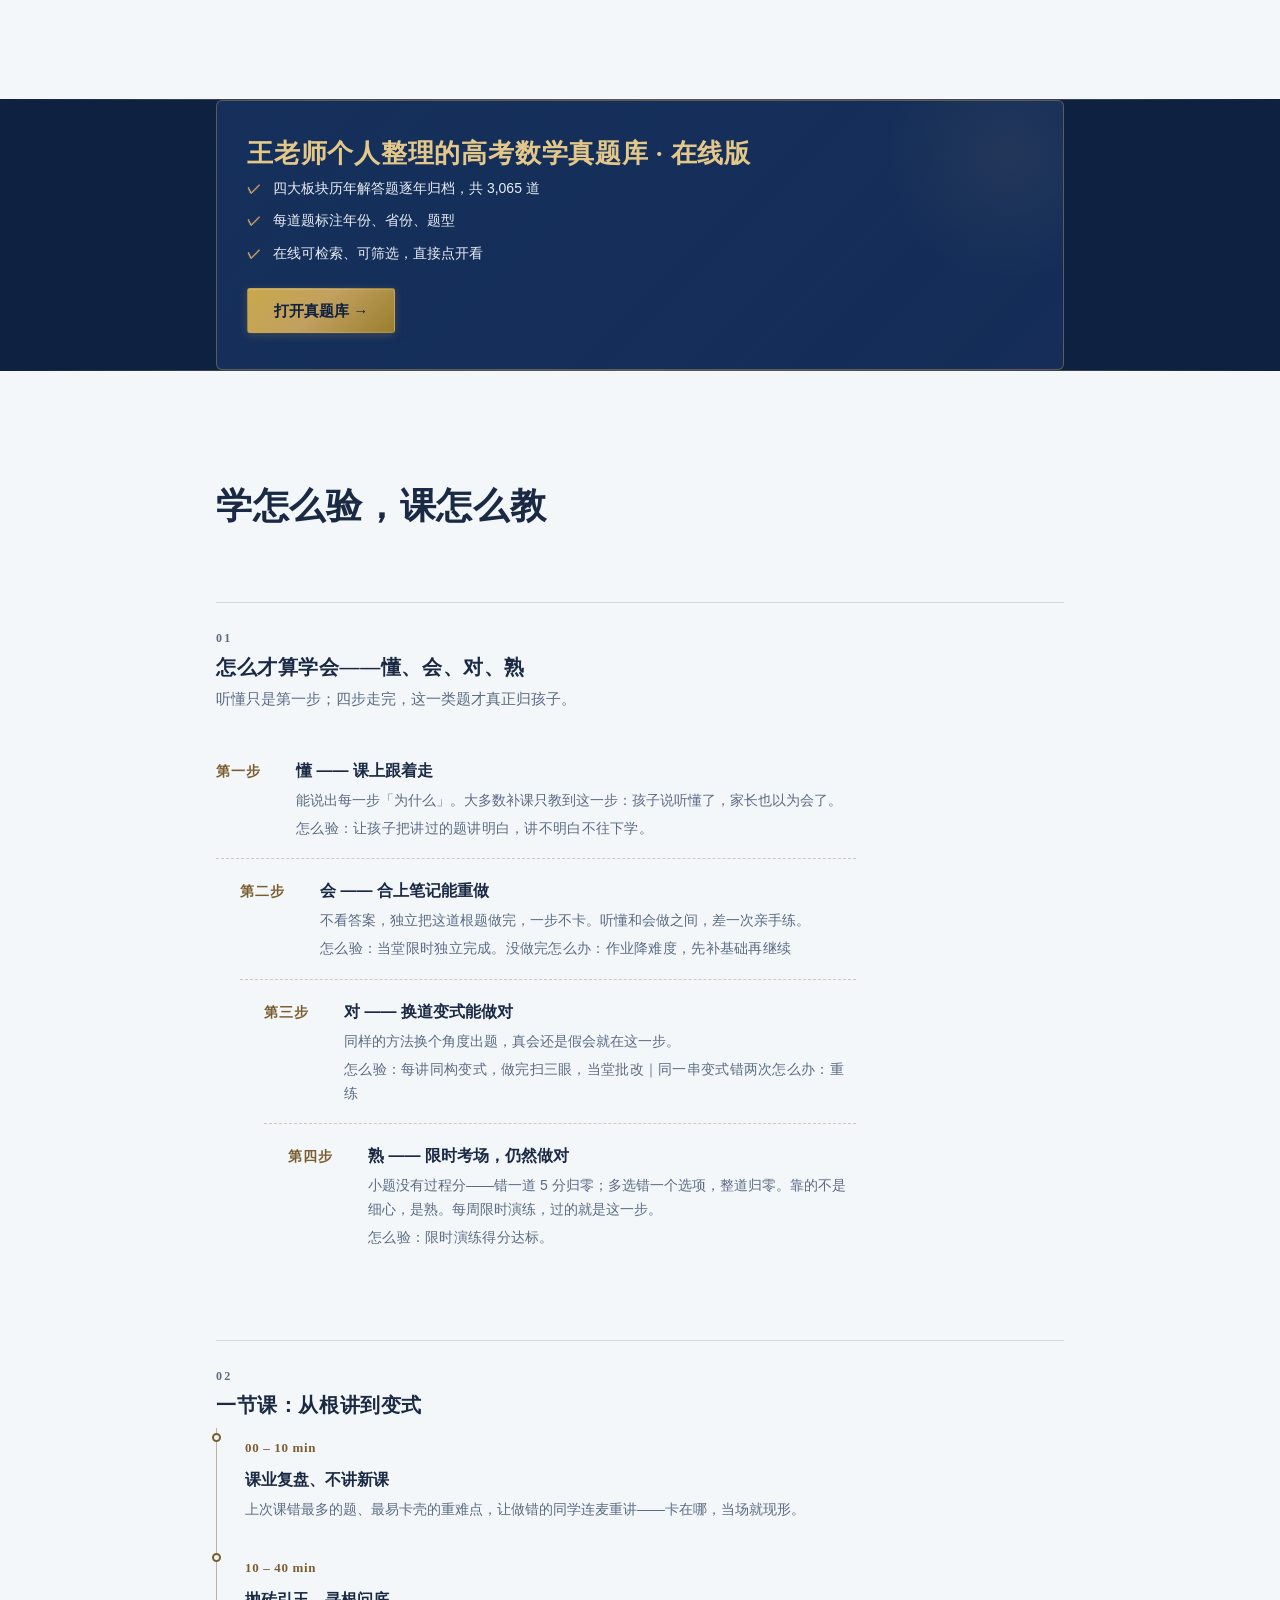
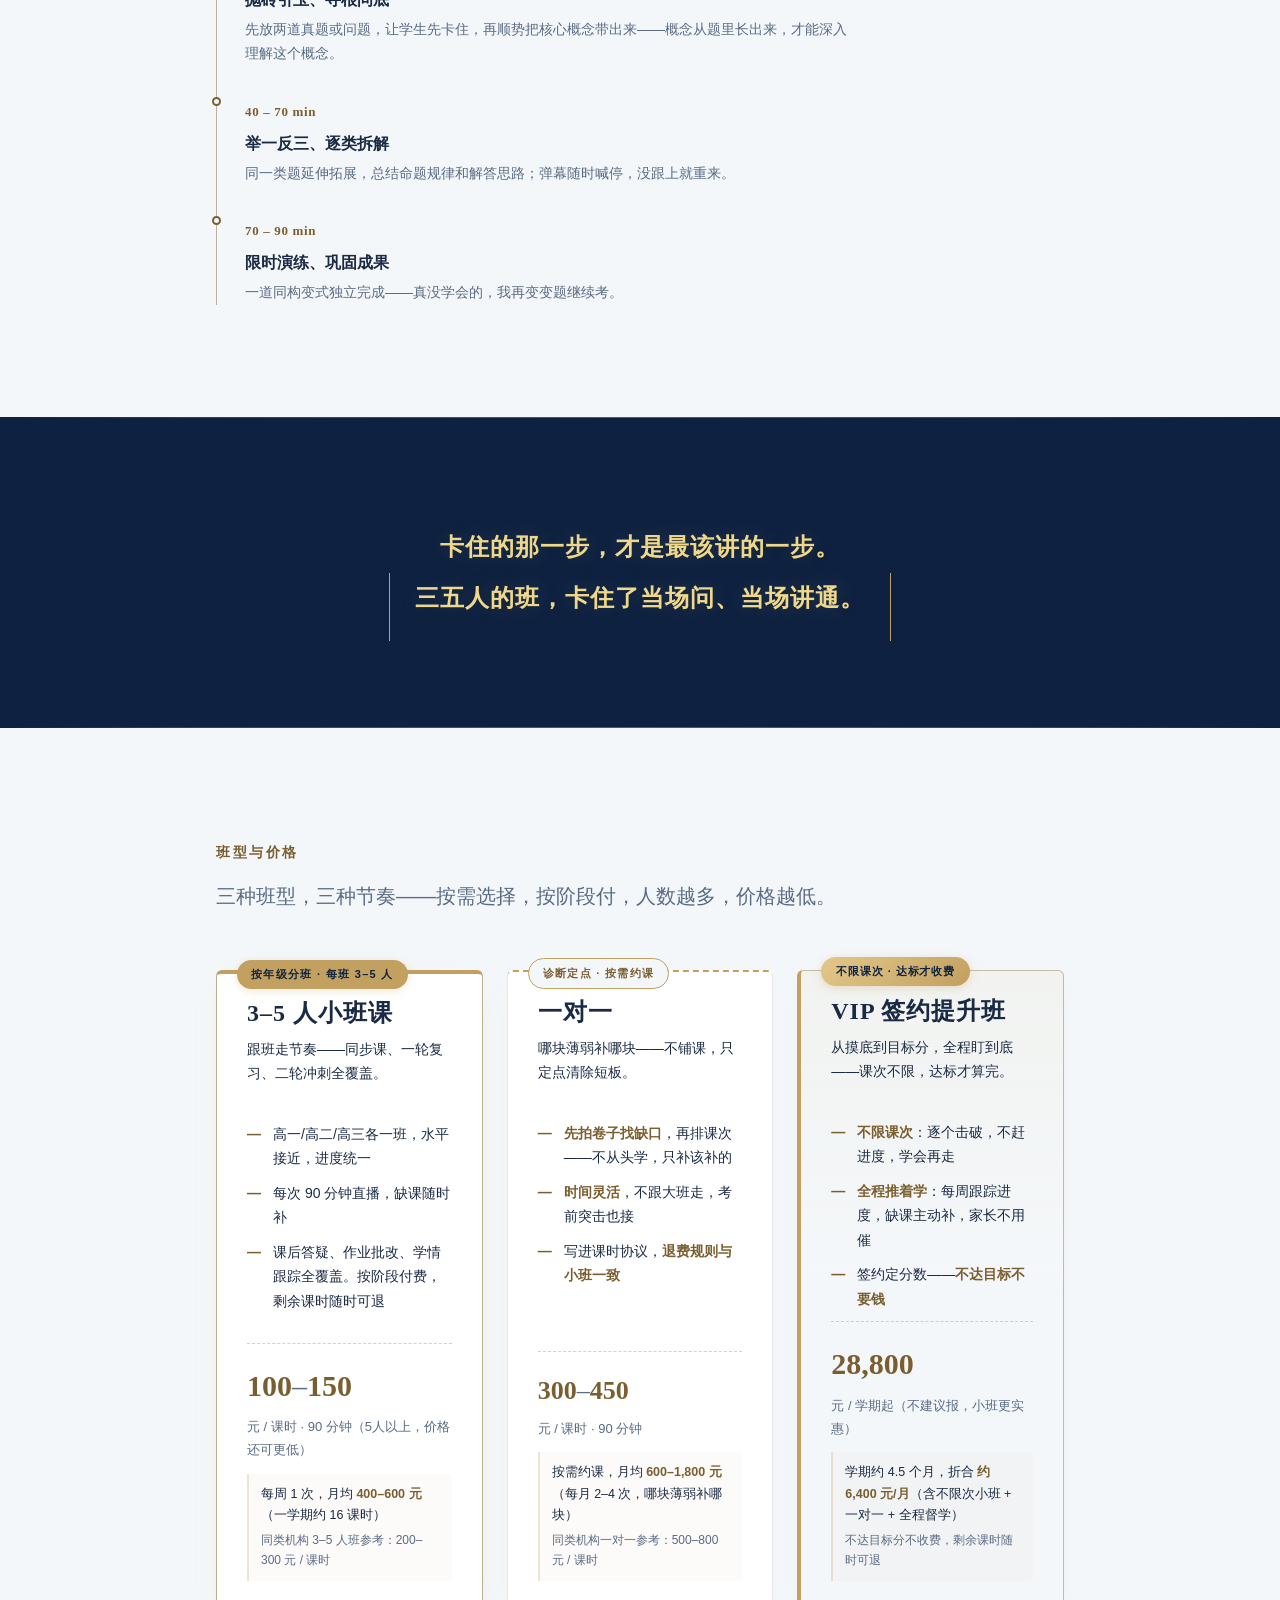
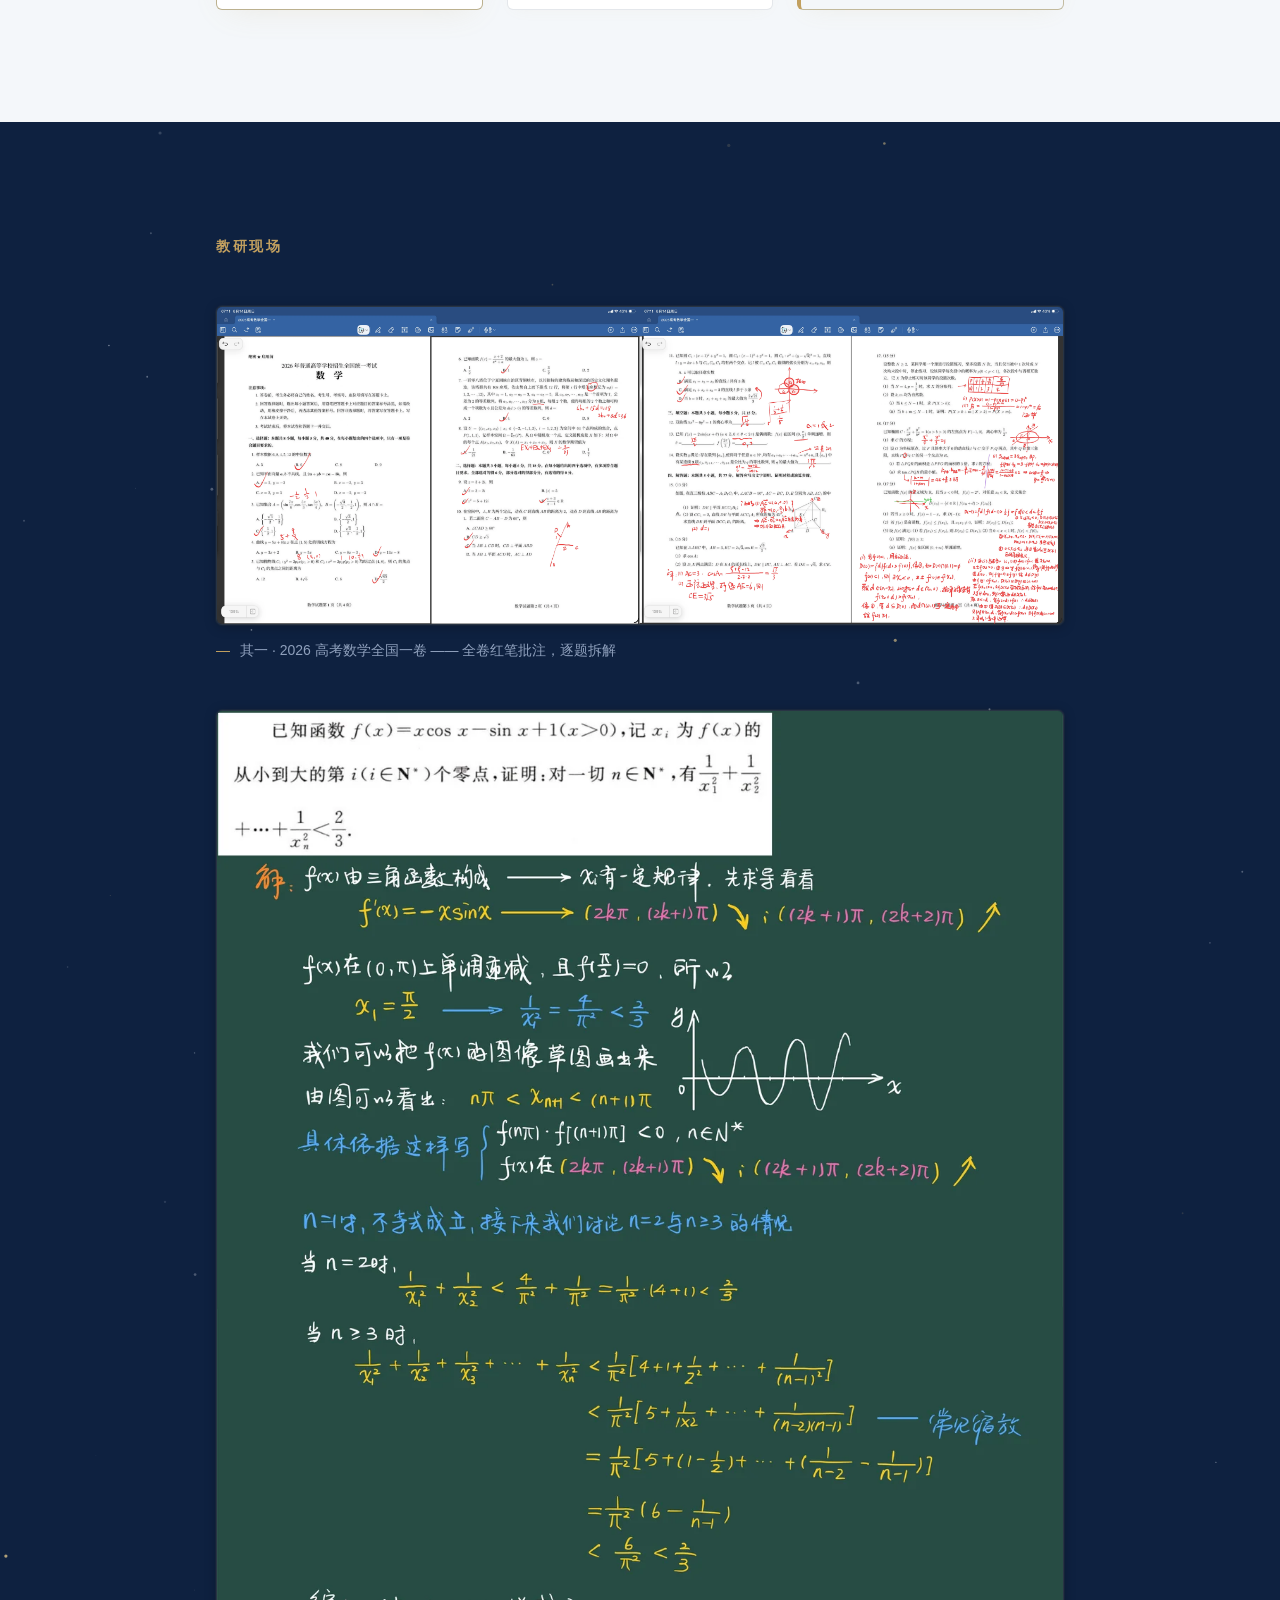
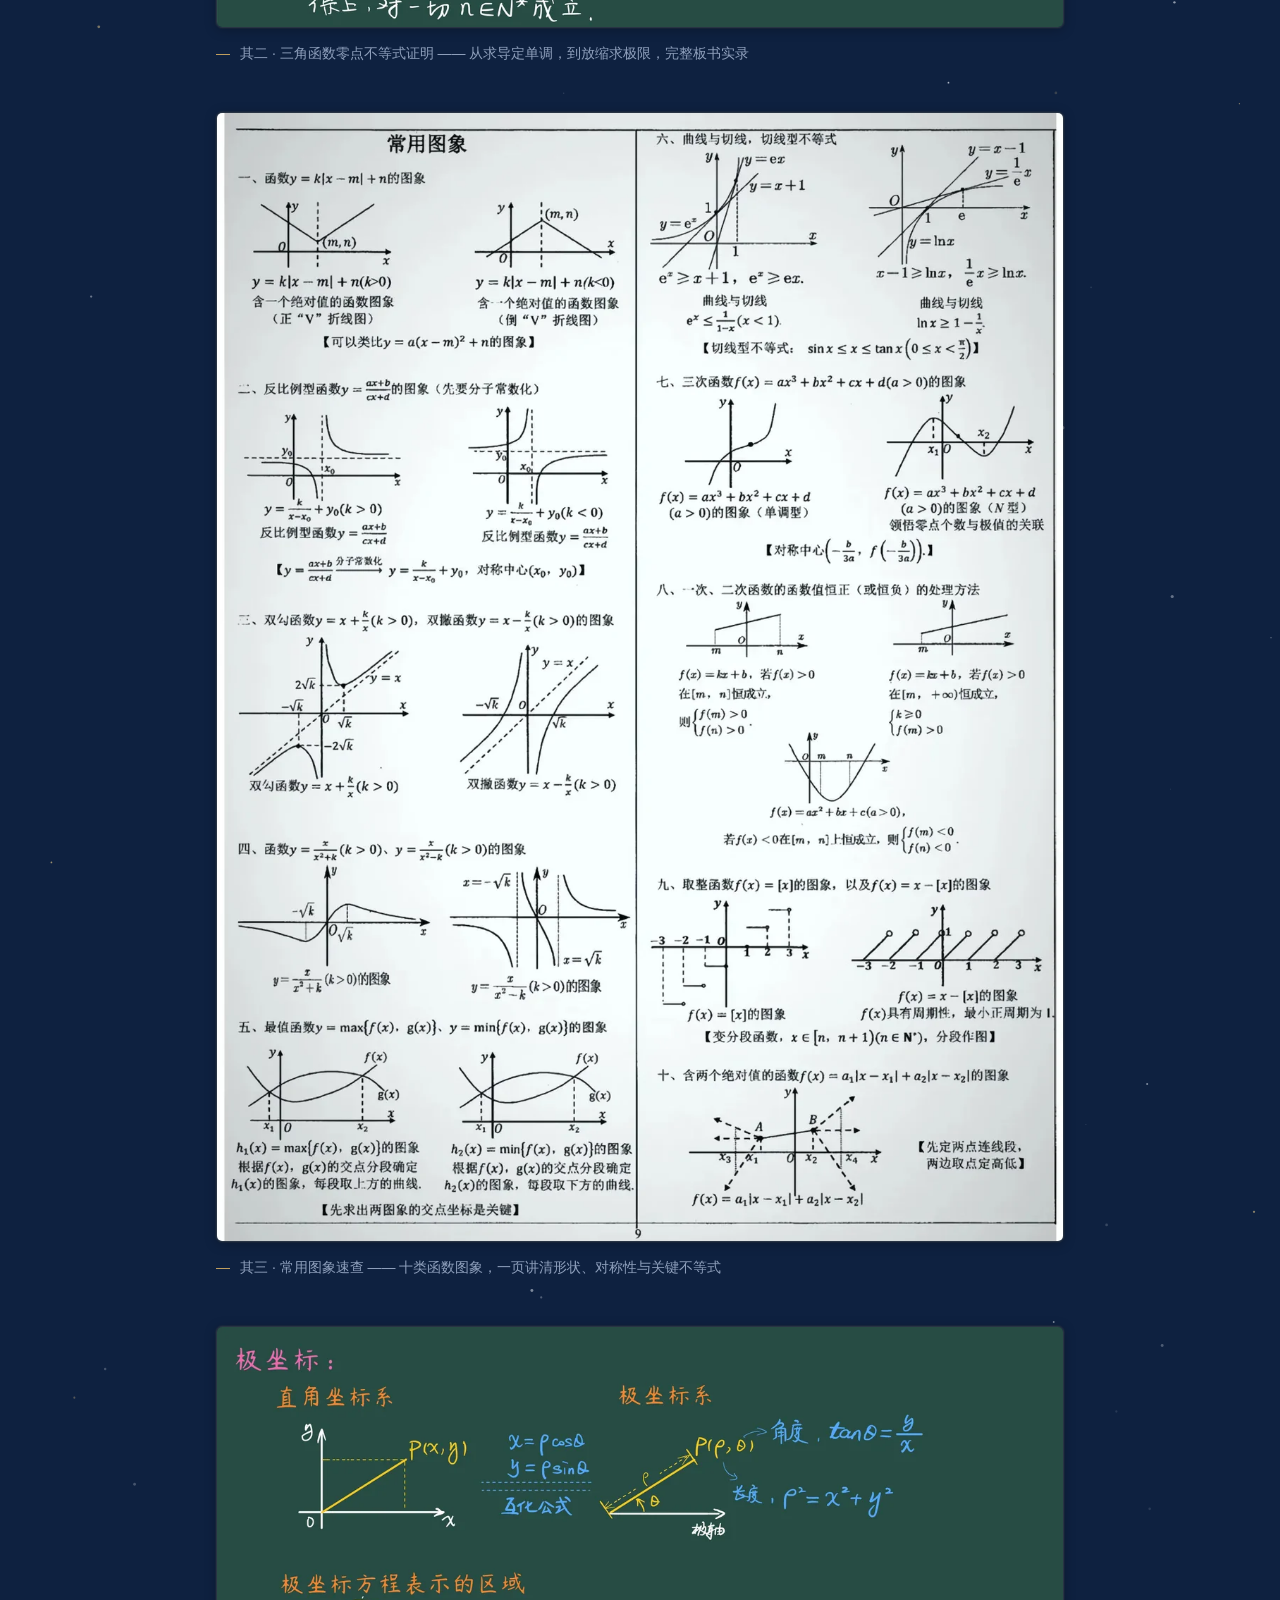
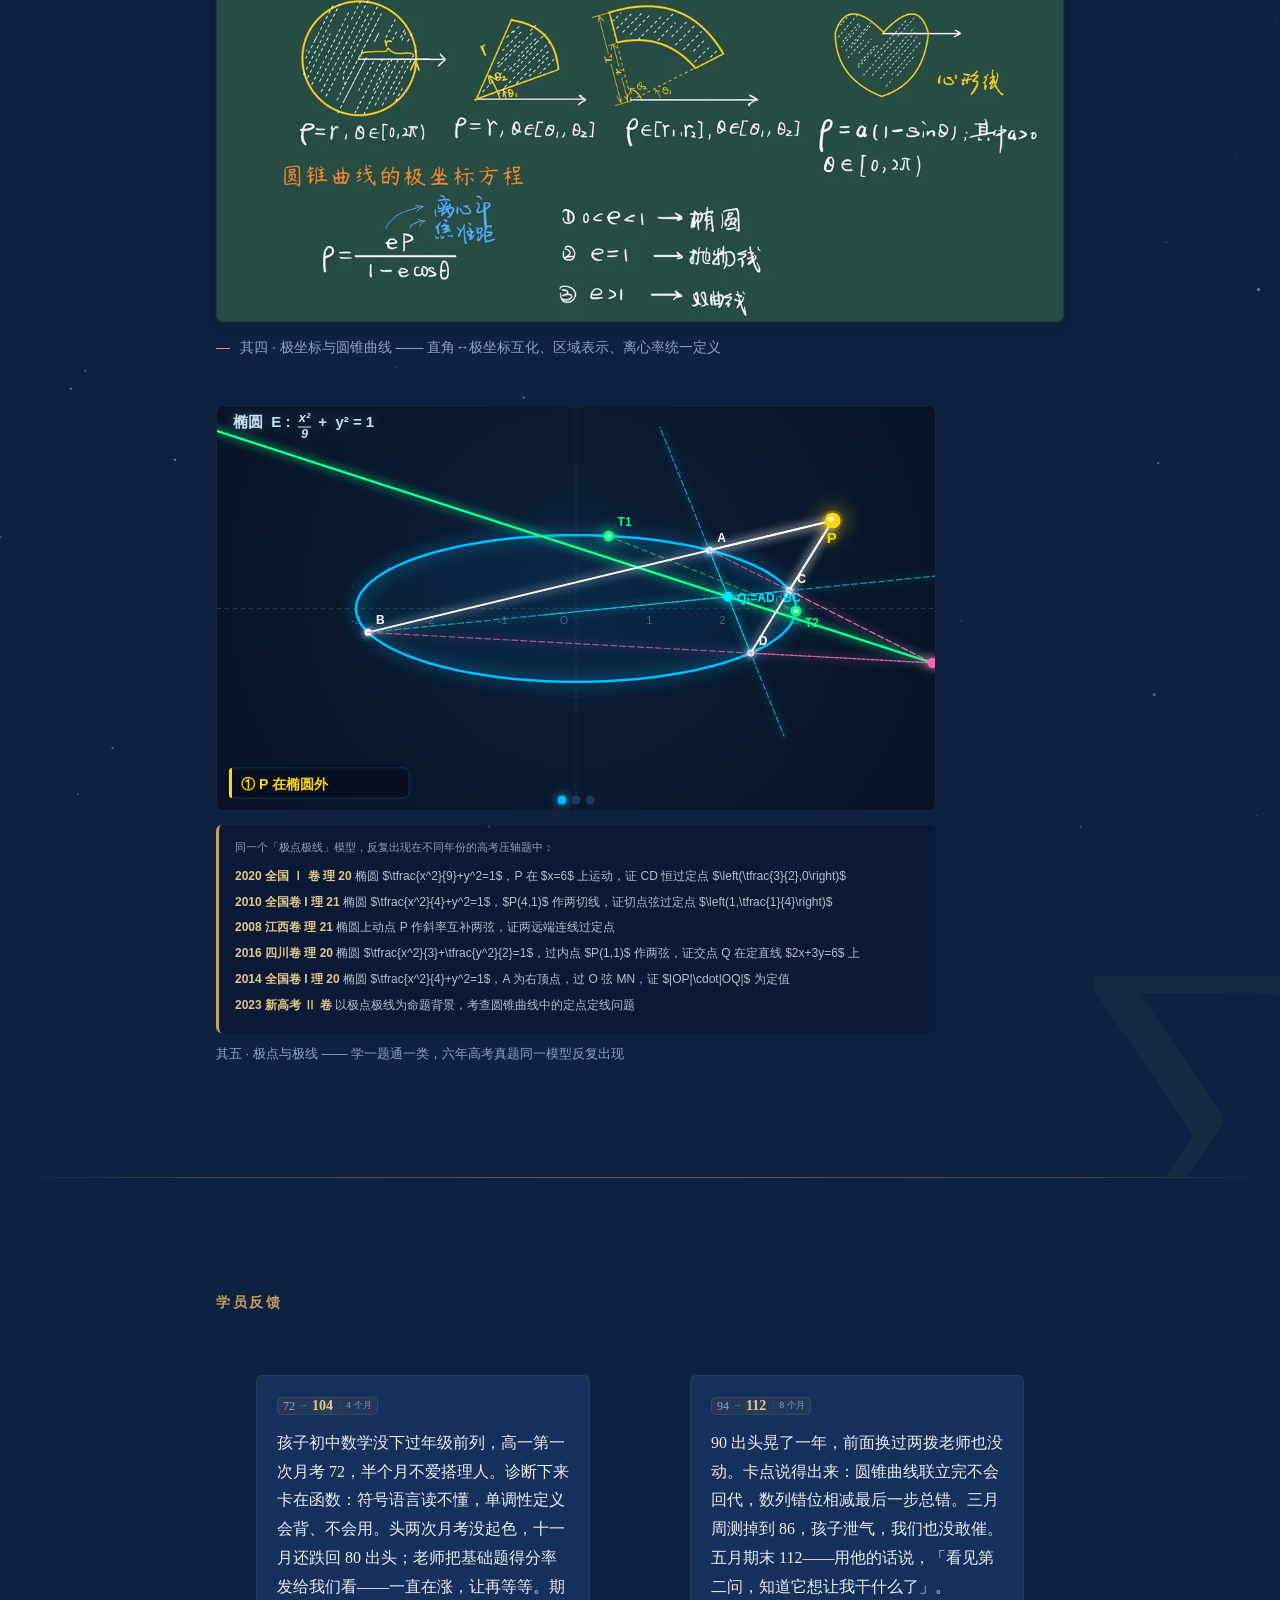
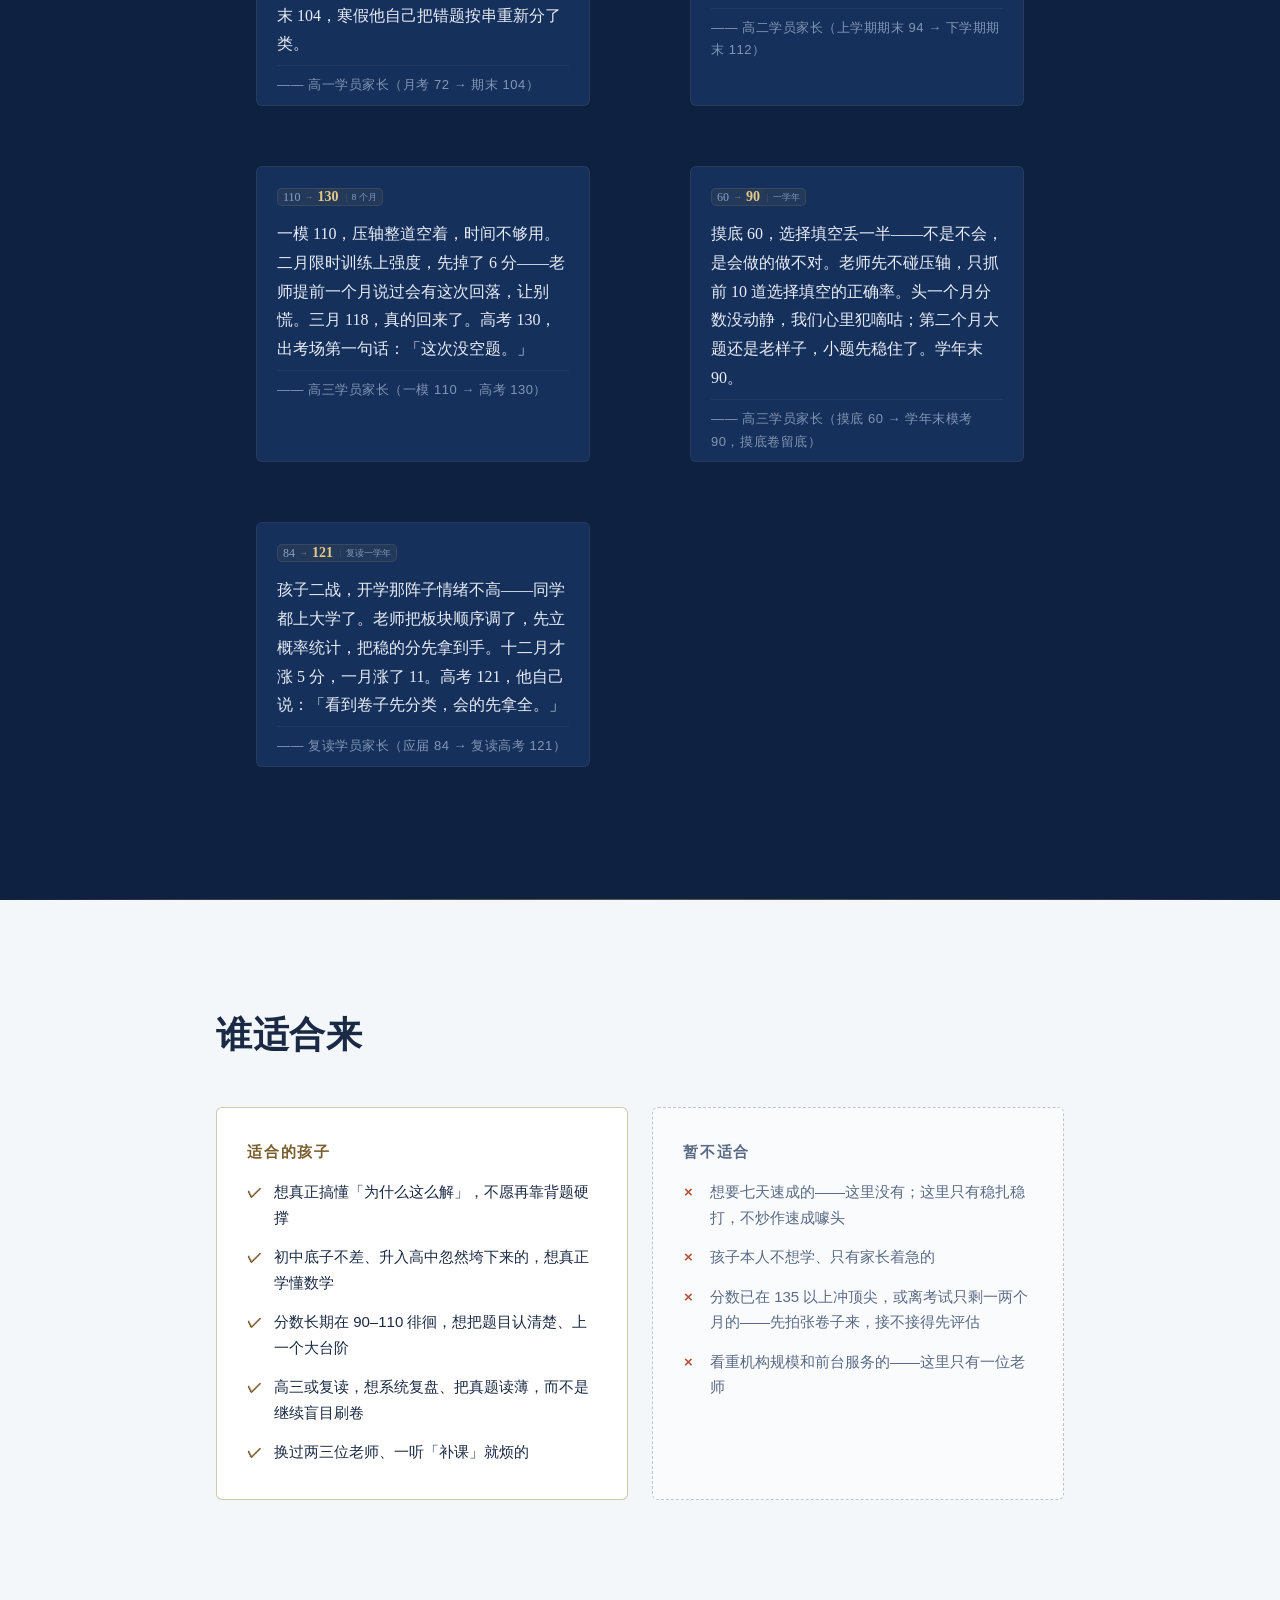
==== commit bf6e0ef8: "perf: 教研现场图片转 WebP，总体积减少 82%（3.9MB→801KB）" ====
--- a/index.html
+++ b/index.html
@@ -2155,11 +2155,6 @@
       <!-- ★【重构·信息设计条1】根题谱系图：把「挂」画出来——根卡在上，脊柱贯下，变式逐年下挂（含 2025 两道，实查真题库） -->
       <div class="deriv deriv--tree">
         <p class="deriv-t">这一串，后来还这样考过</p>
-        <div class="tree-root">
-          <span class="tr-tag">这一串的根</span>
-          <b>2016 · 全国 I 卷 · 理 21</b>
-          <span class="tr-acts">定形态 · 画草图 · 收边界</span>
-        </div>
         <ol class="tree-spine">
           <li><b>2017 · 全国 I 卷 · 理 21</b><span>设问同款「有两个零点求参数」——函数由两项变三项，讨论更深一层</span></li>
           <li><b>2018 · 全国 II 卷 · 理 21</b><span>「有两个零点」变「区间上恰有一个零点」——从数个数，到卡区间</span></li>
@@ -2205,7 +2200,7 @@
             <span class="mentor-tag">独立教师</span>
             <span class="mentor-tag">8 年数学教龄</span>
             <span class="mentor-tag">3 届毕业班带教</span>
-            <span class="mentor-tag">北京大学硕士研究生</span>
+            <span class="mentor-tag">北京大学硕士</span>
           </div>
         </figcaption>
       </figure>
@@ -2369,25 +2364,25 @@
 
     <!-- ★ 2026 高考数学全卷批注（IMG_0504 + IMG_0505 合并） -->
     <figure class="shot shot-anim fade-up" style="margin-top:48px;">
-      <img src="assets/gaokao-2026-annotated.png" data-zoom alt="2026年高考数学全国一卷全卷批注" loading="lazy" decoding="async">
+      <img src="assets/gaokao-2026-annotated.webp" data-zoom alt="2026年高考数学全国一卷全卷批注" loading="lazy" decoding="async">
       <figcaption>其一 · 2026 高考数学全国一卷 —— 全卷红笔批注，逐题拆解</figcaption>
     </figure>
 
     <!-- ★ 三角函数零点证明 · 黑板板书实录（IMG_0517 + IMG_0518 合并） -->
     <figure class="shot shot-anim fade-up" style="margin-top:48px;">
-      <img src="assets/board-proof.png" data-zoom alt="三角函数零点证明题黑板板书实录" width="1200" height="1299" loading="lazy" decoding="async">
+      <img src="assets/board-proof.webp" data-zoom alt="三角函数零点证明题黑板板书实录" width="1200" height="1299" loading="lazy" decoding="async">
       <figcaption>其二 · 三角函数零点不等式证明 —— 从求导定单调，到放缩求极限，完整板书实录</figcaption>
     </figure>
 
     <!-- ★ 常用图象速查课件（IMG_0021） -->
     <figure class="shot shot-anim fade-up" style="margin-top:48px;">
-      <img src="assets/common-function-graphs.png" data-zoom alt="高中常用函数图象速查课件" width="1200" height="1600" loading="lazy" decoding="async">
+      <img src="assets/common-function-graphs.webp" data-zoom alt="高中常用函数图象速查课件" width="1200" height="1600" loading="lazy" decoding="async">
       <figcaption>其三 · 常用图象速查 —— 十类函数图象，一页讲清形状、对称性与关键不等式</figcaption>
     </figure>
 
     <!-- ★ 极坐标与圆锥曲线 · 黑板板书（IMG_0519） -->
     <figure class="shot shot-anim fade-up" style="margin-top:48px;">
-      <img src="assets/polar-coords.png" data-zoom alt="极坐标与圆锥曲线板书" width="1200" height="842" loading="lazy" decoding="async">
+      <img src="assets/polar-coords.webp" data-zoom alt="极坐标与圆锥曲线板书" width="1200" height="842" loading="lazy" decoding="async">
       <figcaption>其四 · 极坐标与圆锥曲线 —— 直角↔极坐标互化、区域表示、离心率统一定义</figcaption>
     </figure>
 
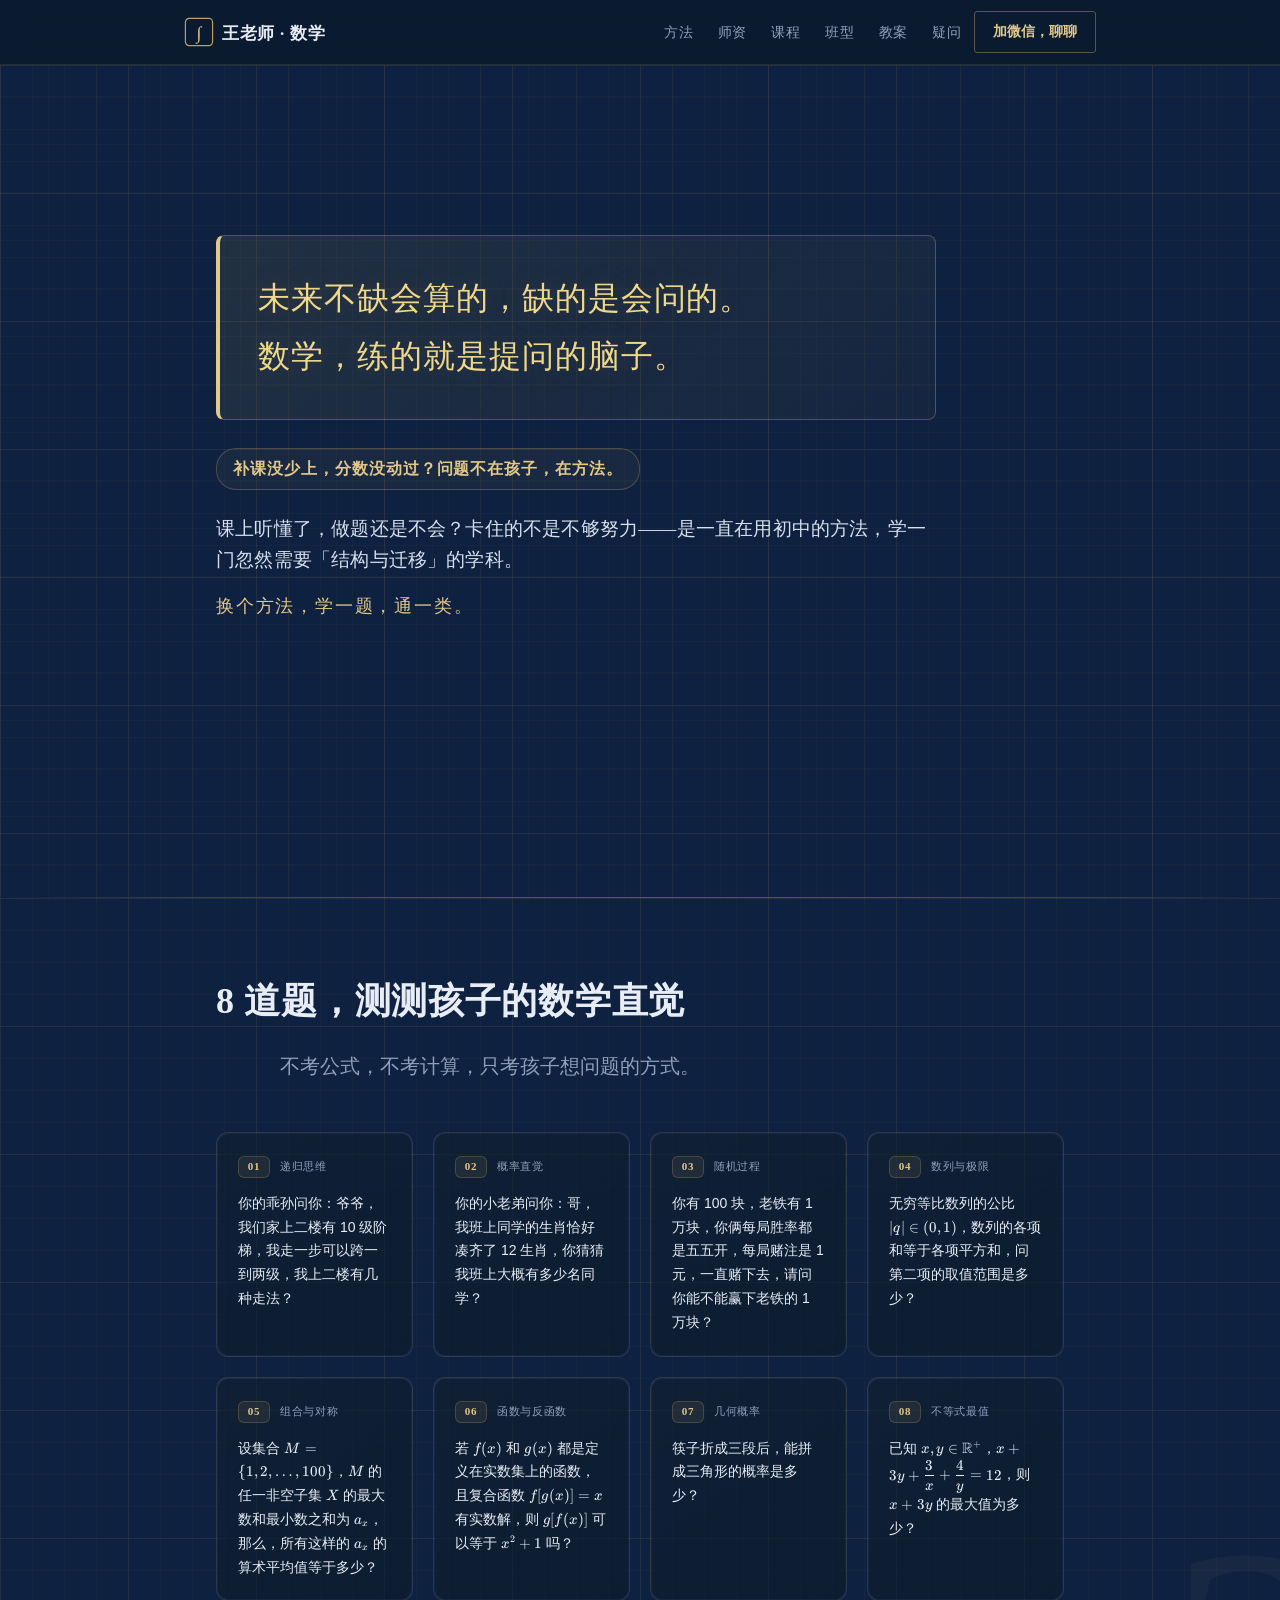
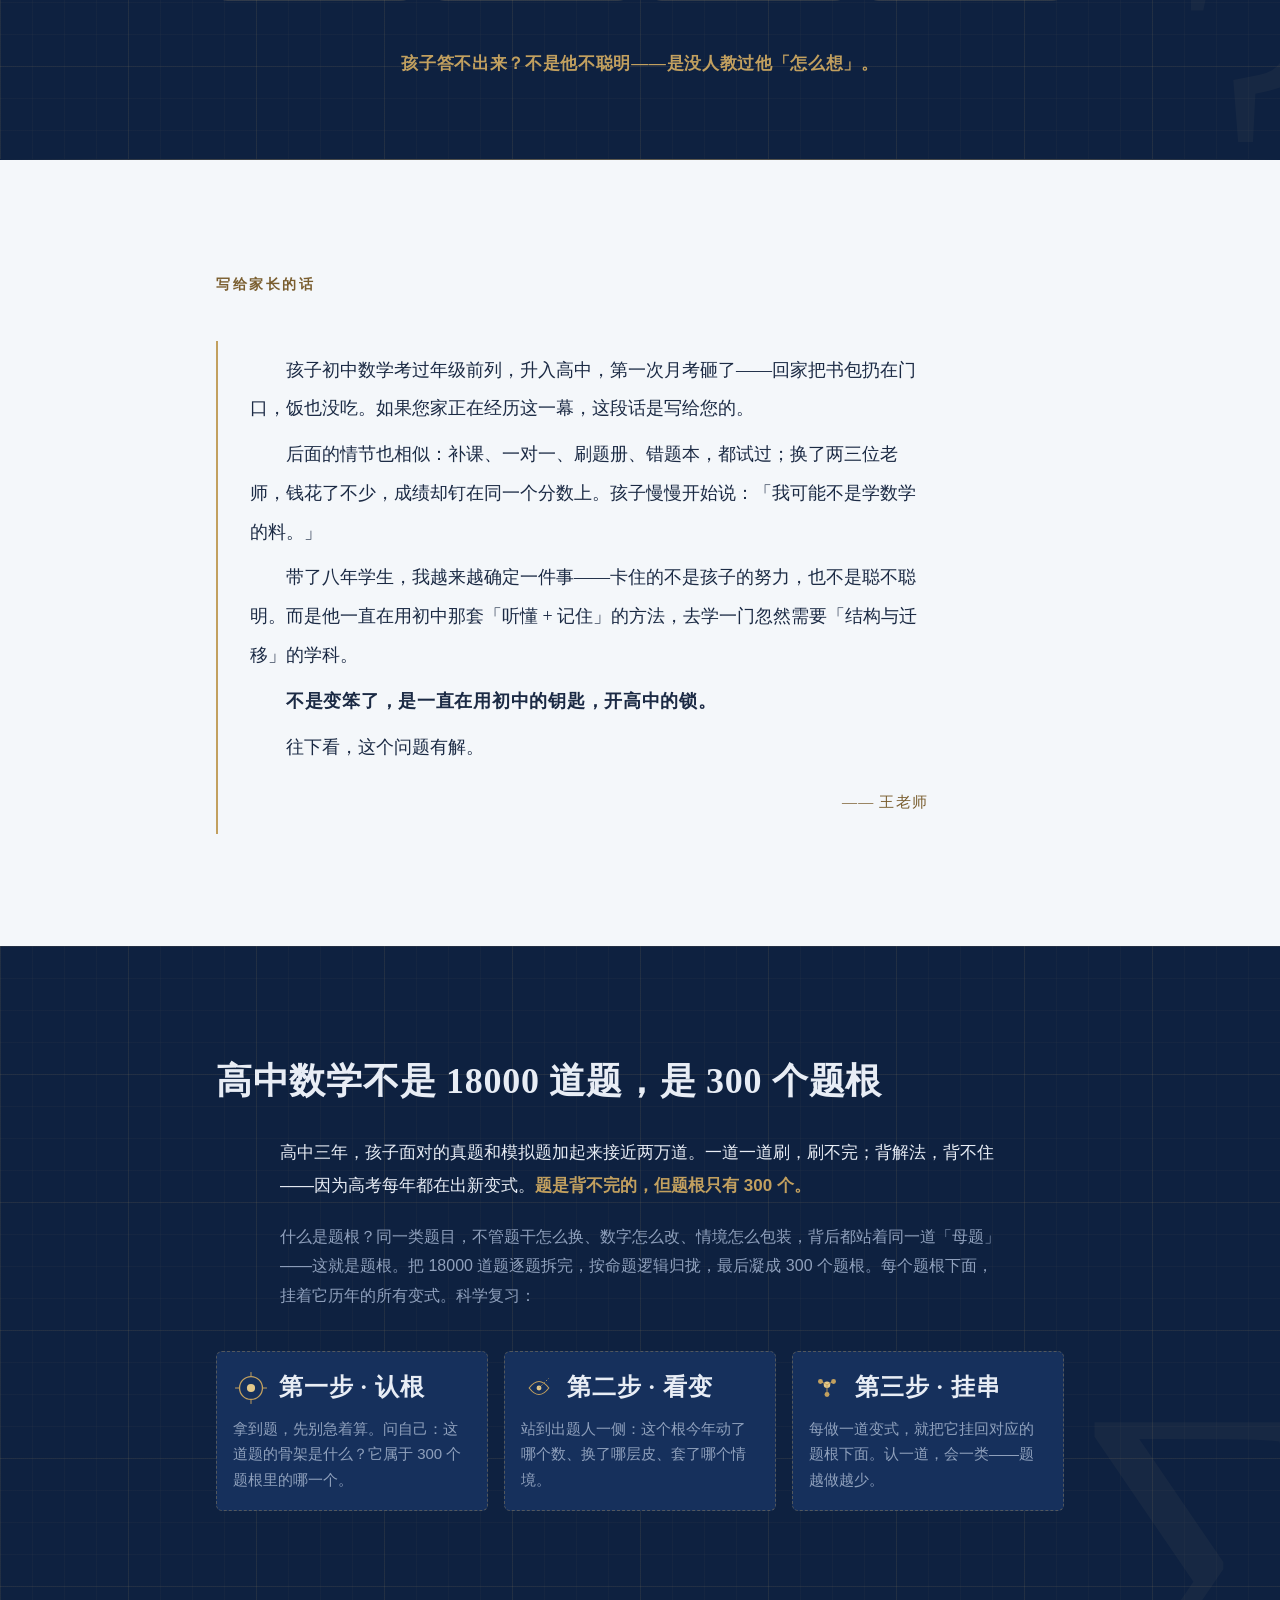
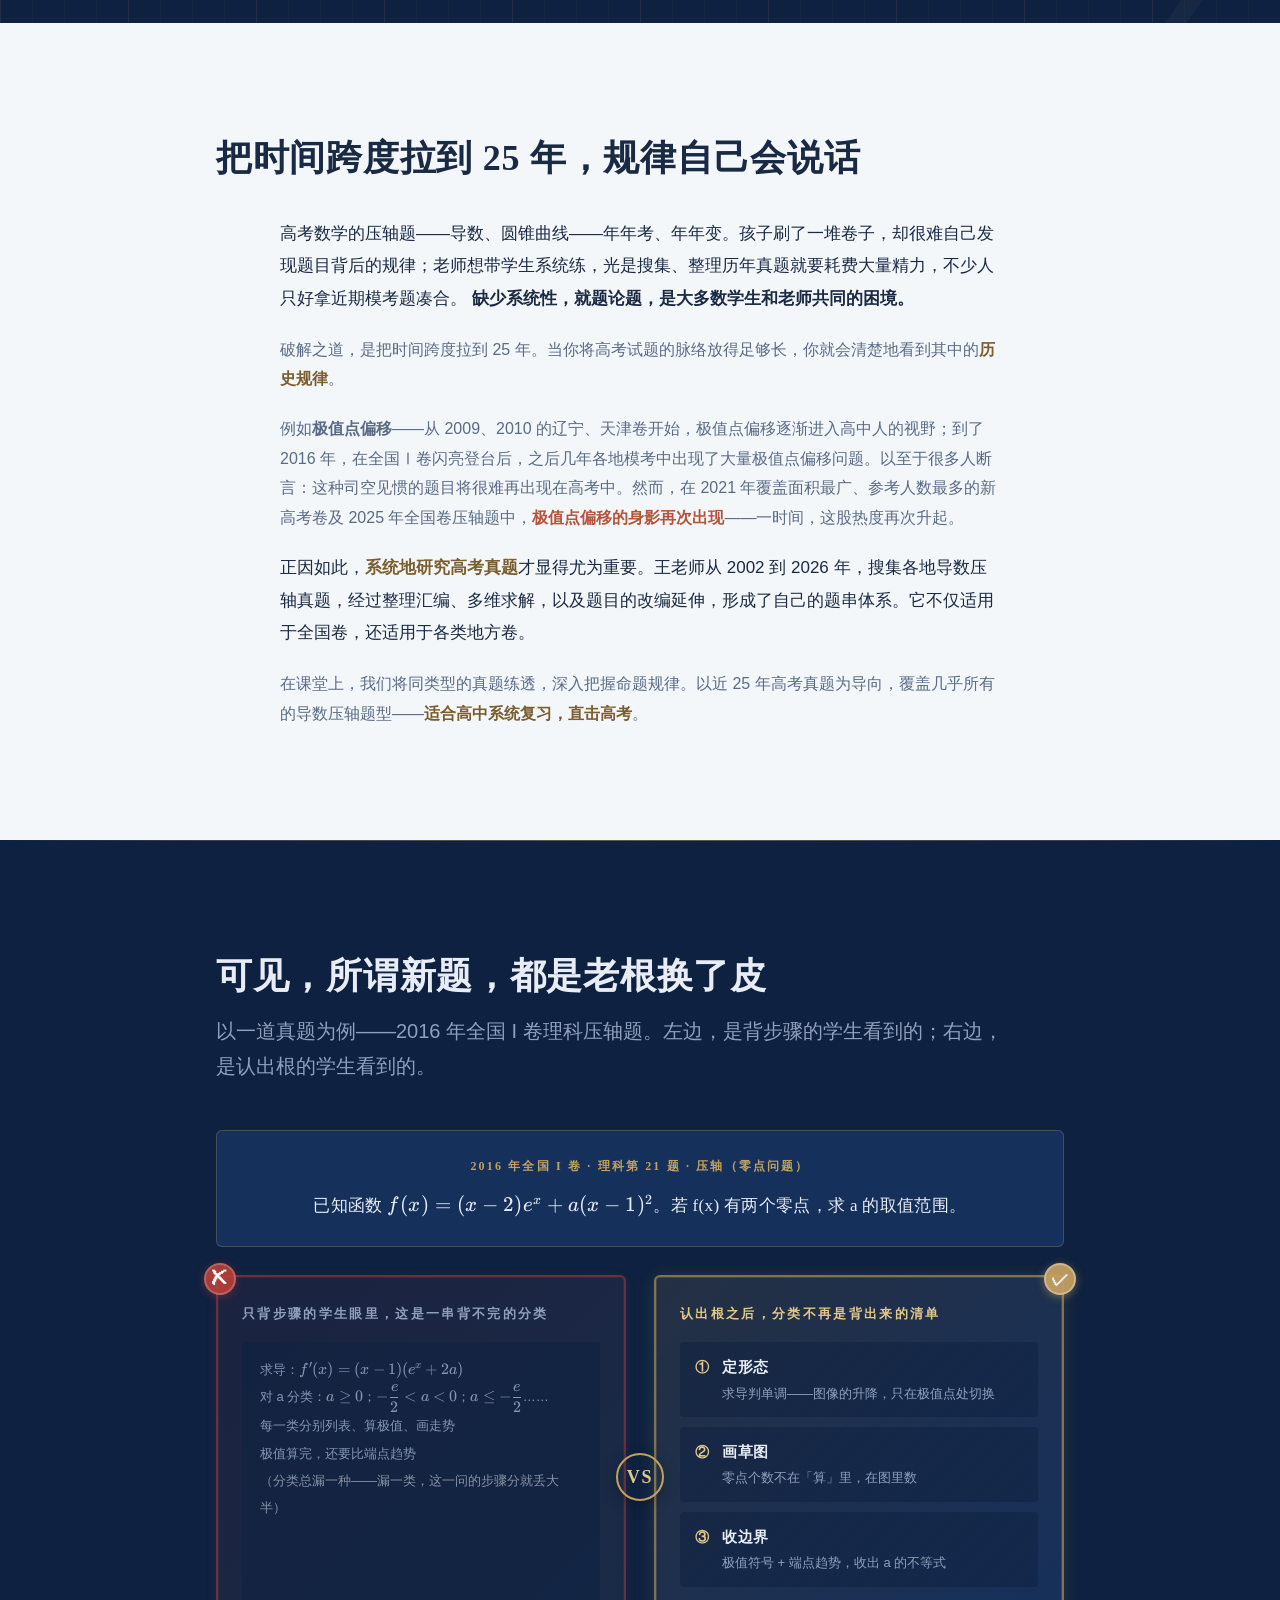
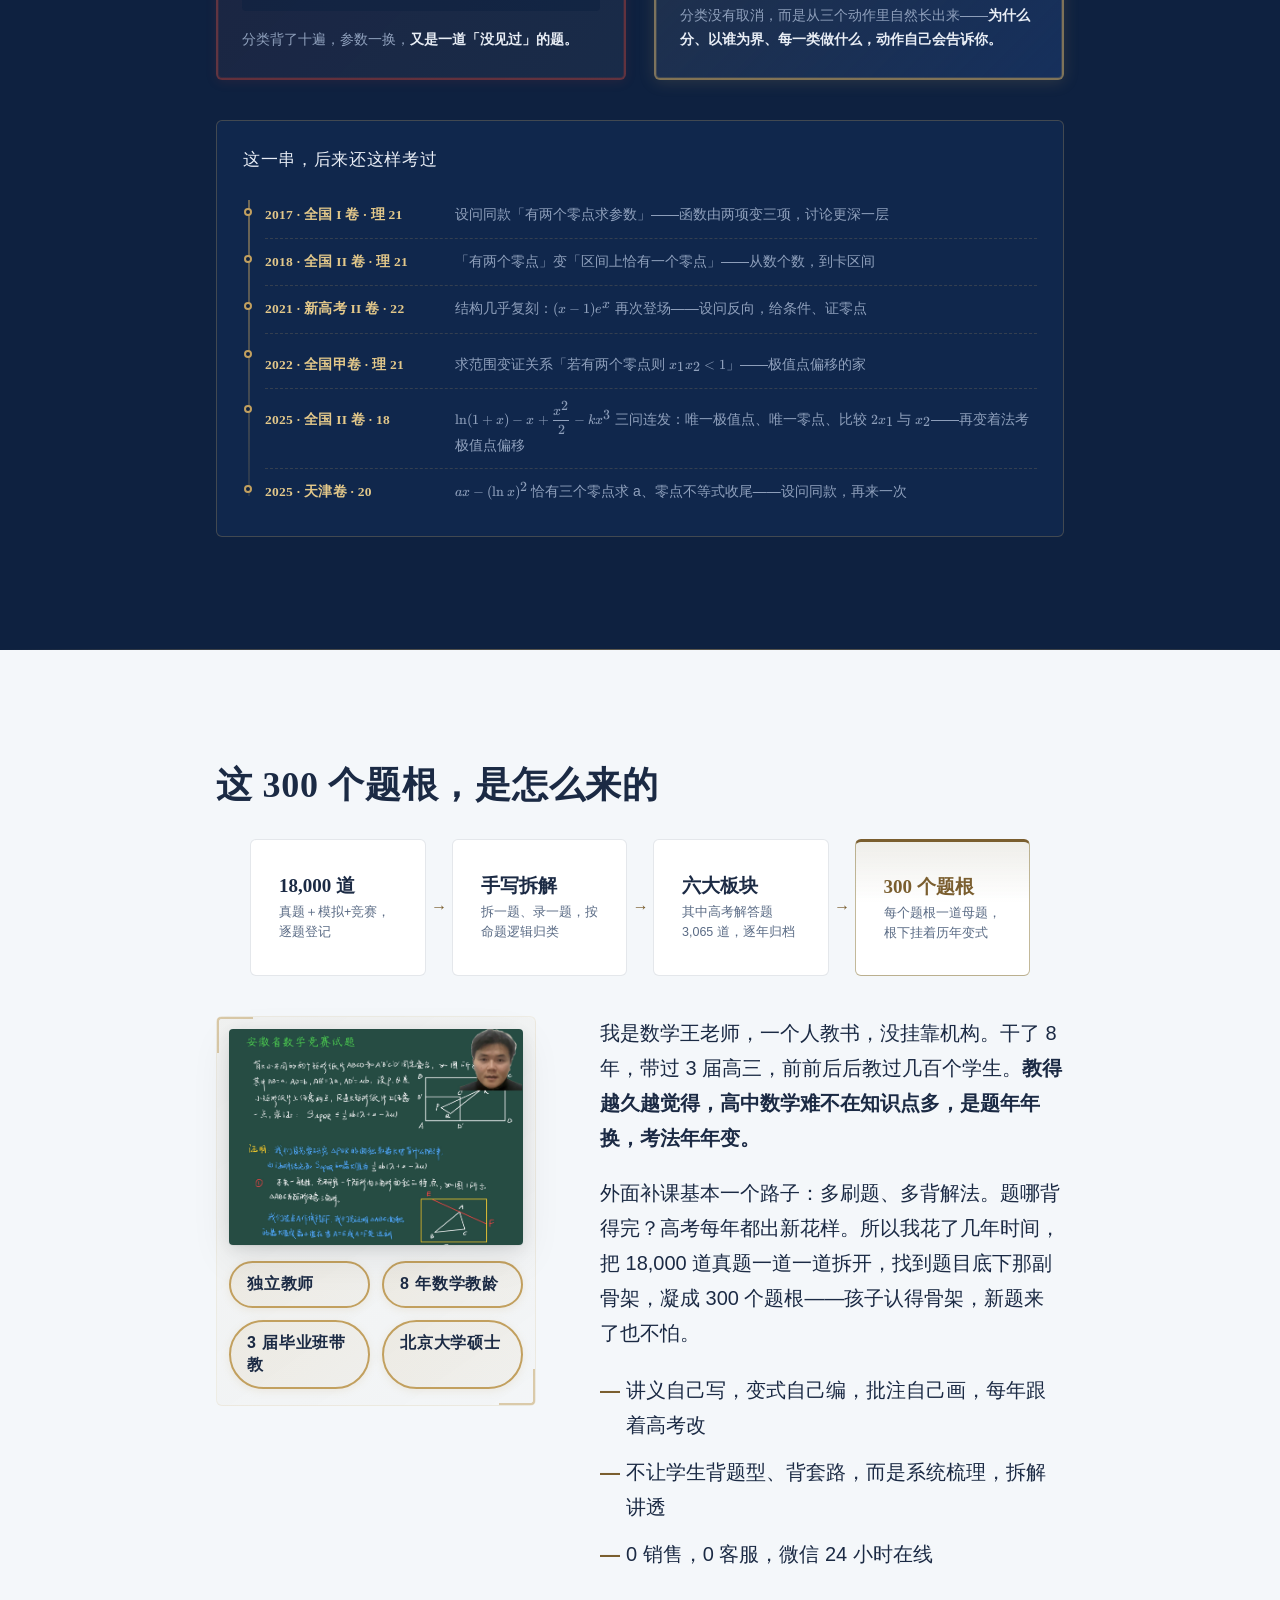
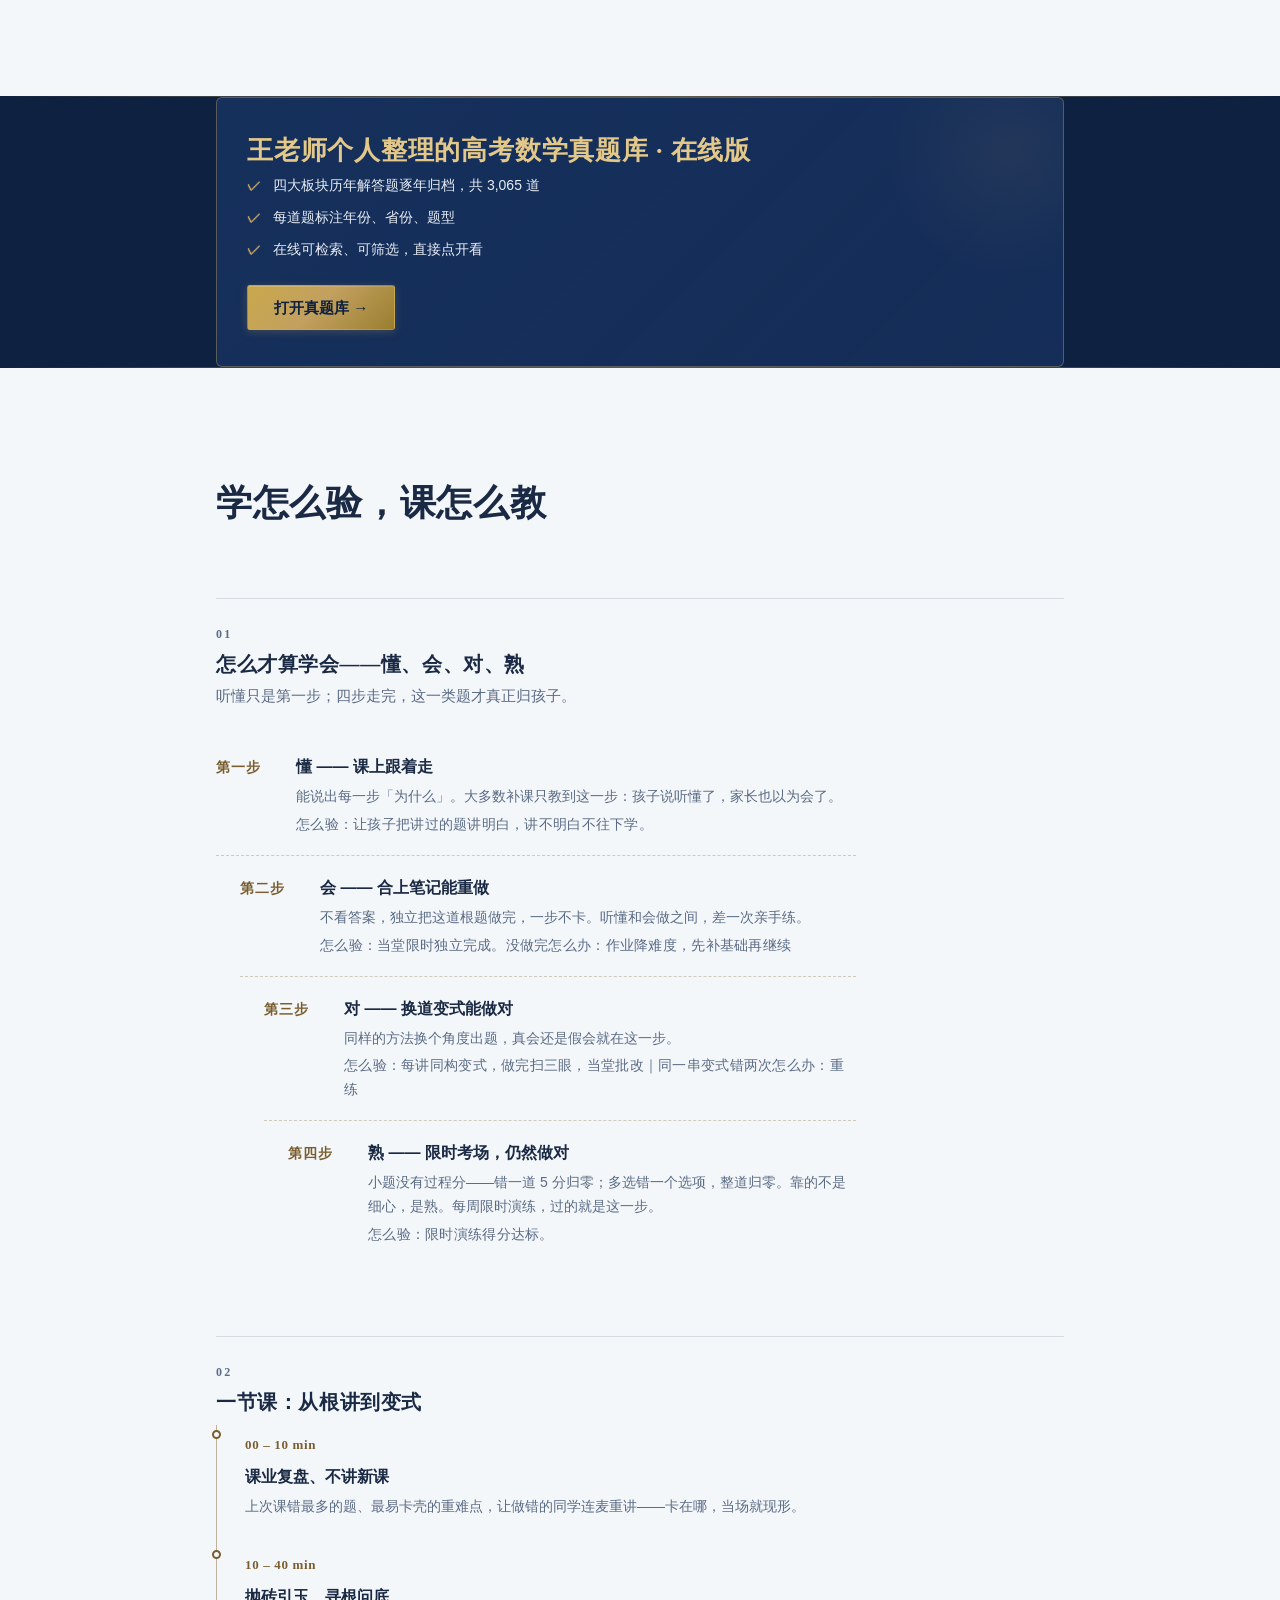
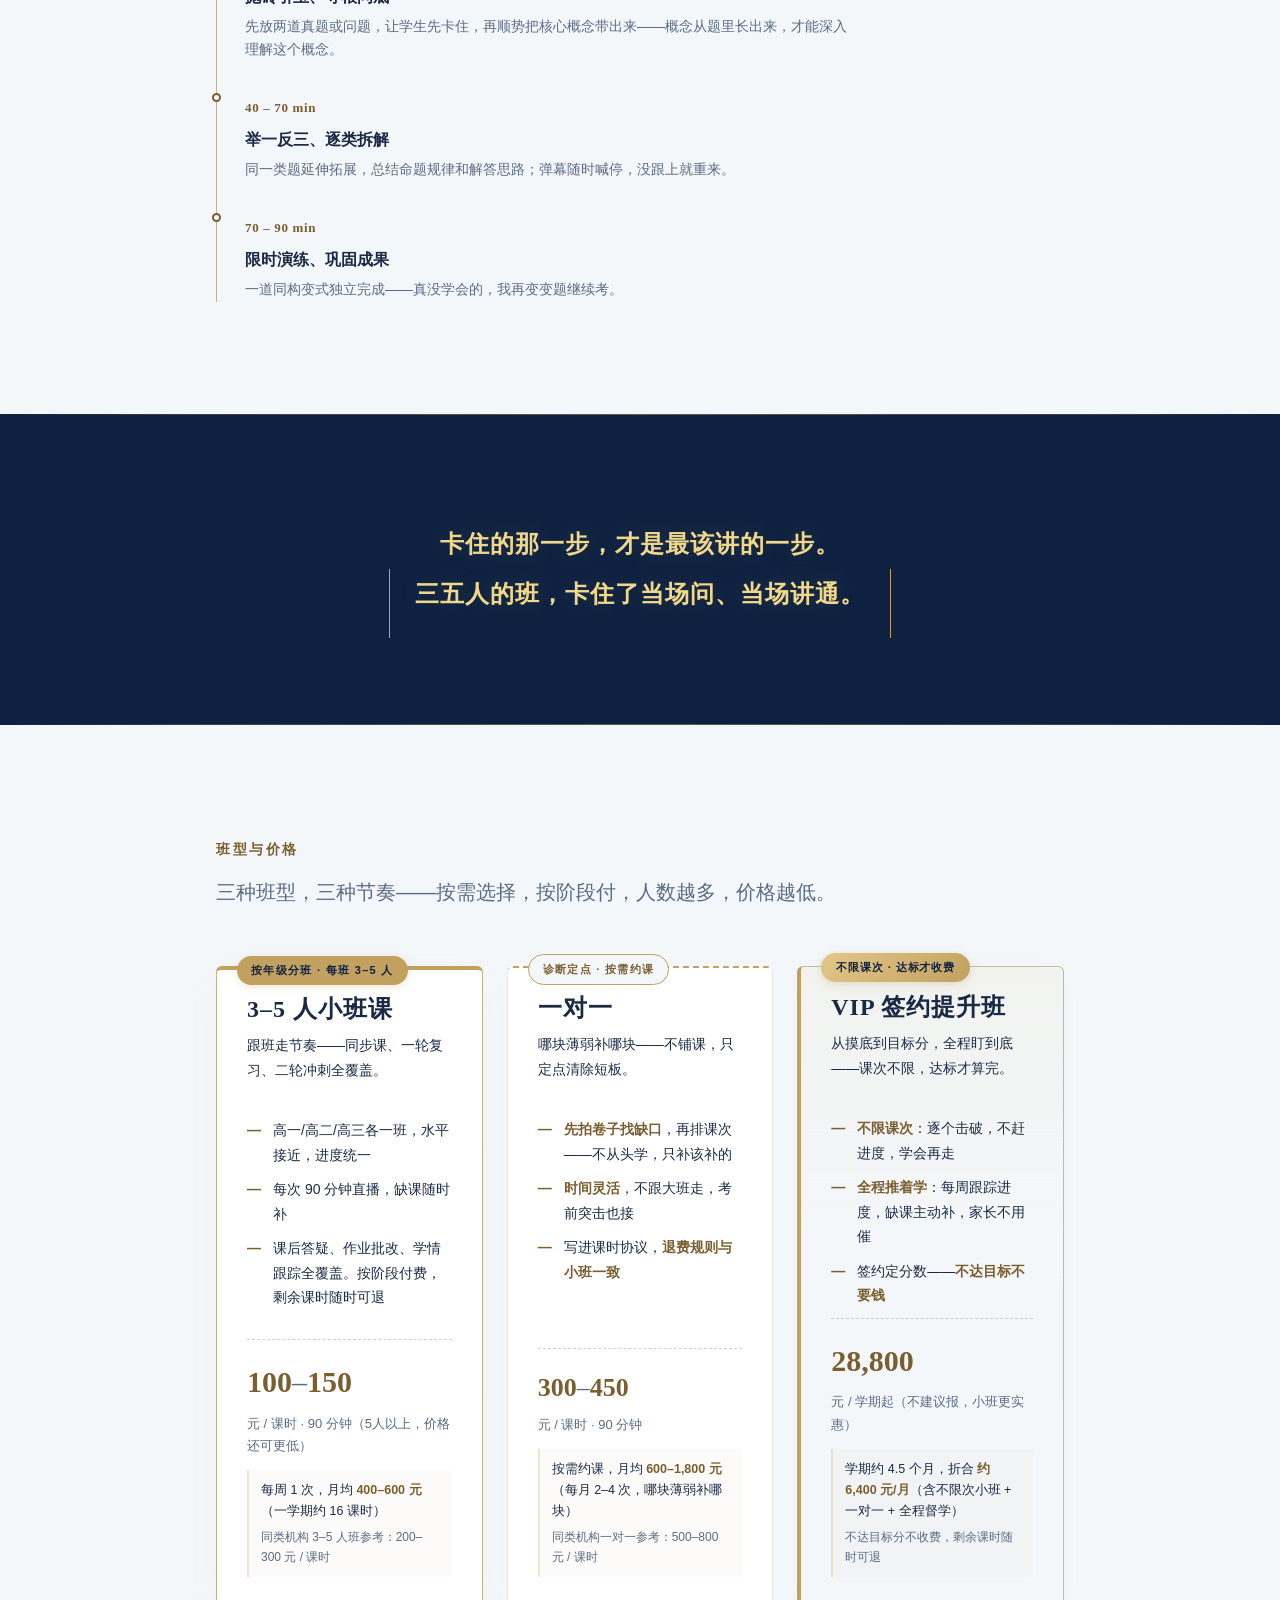
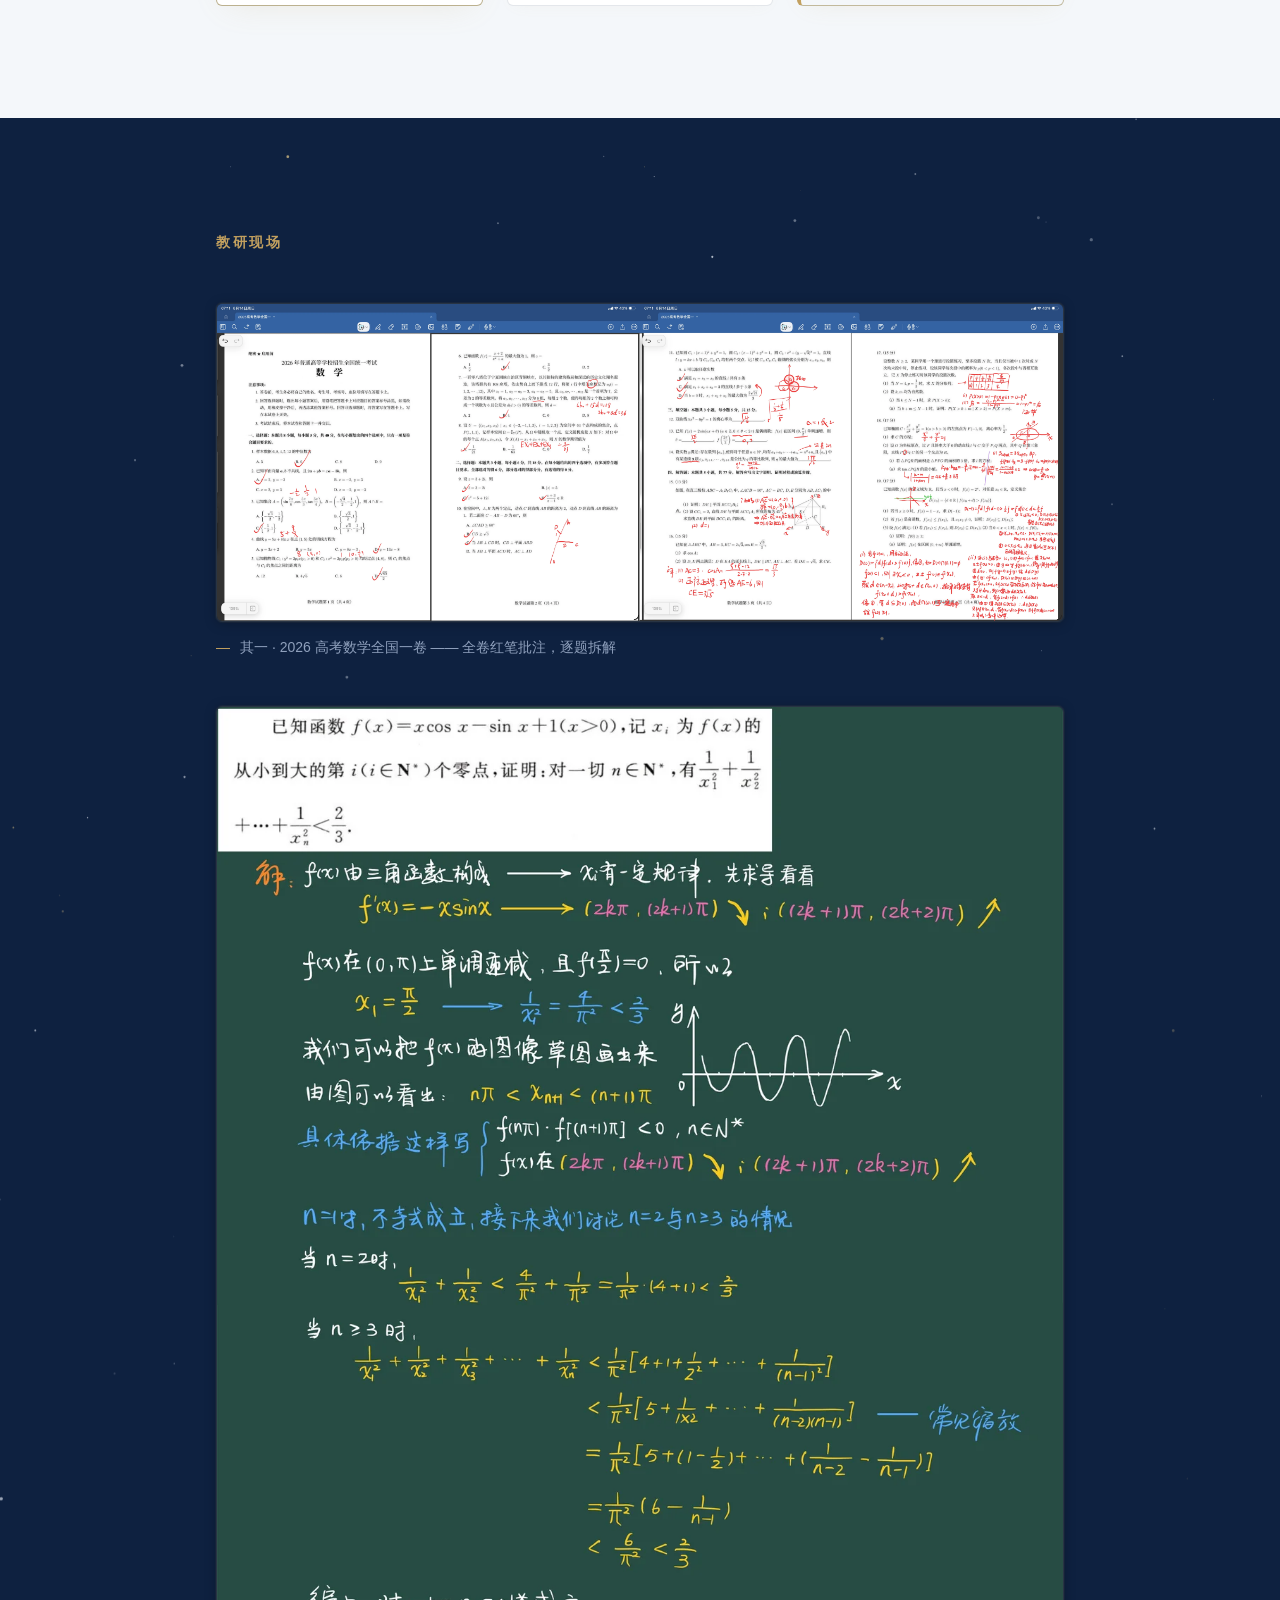
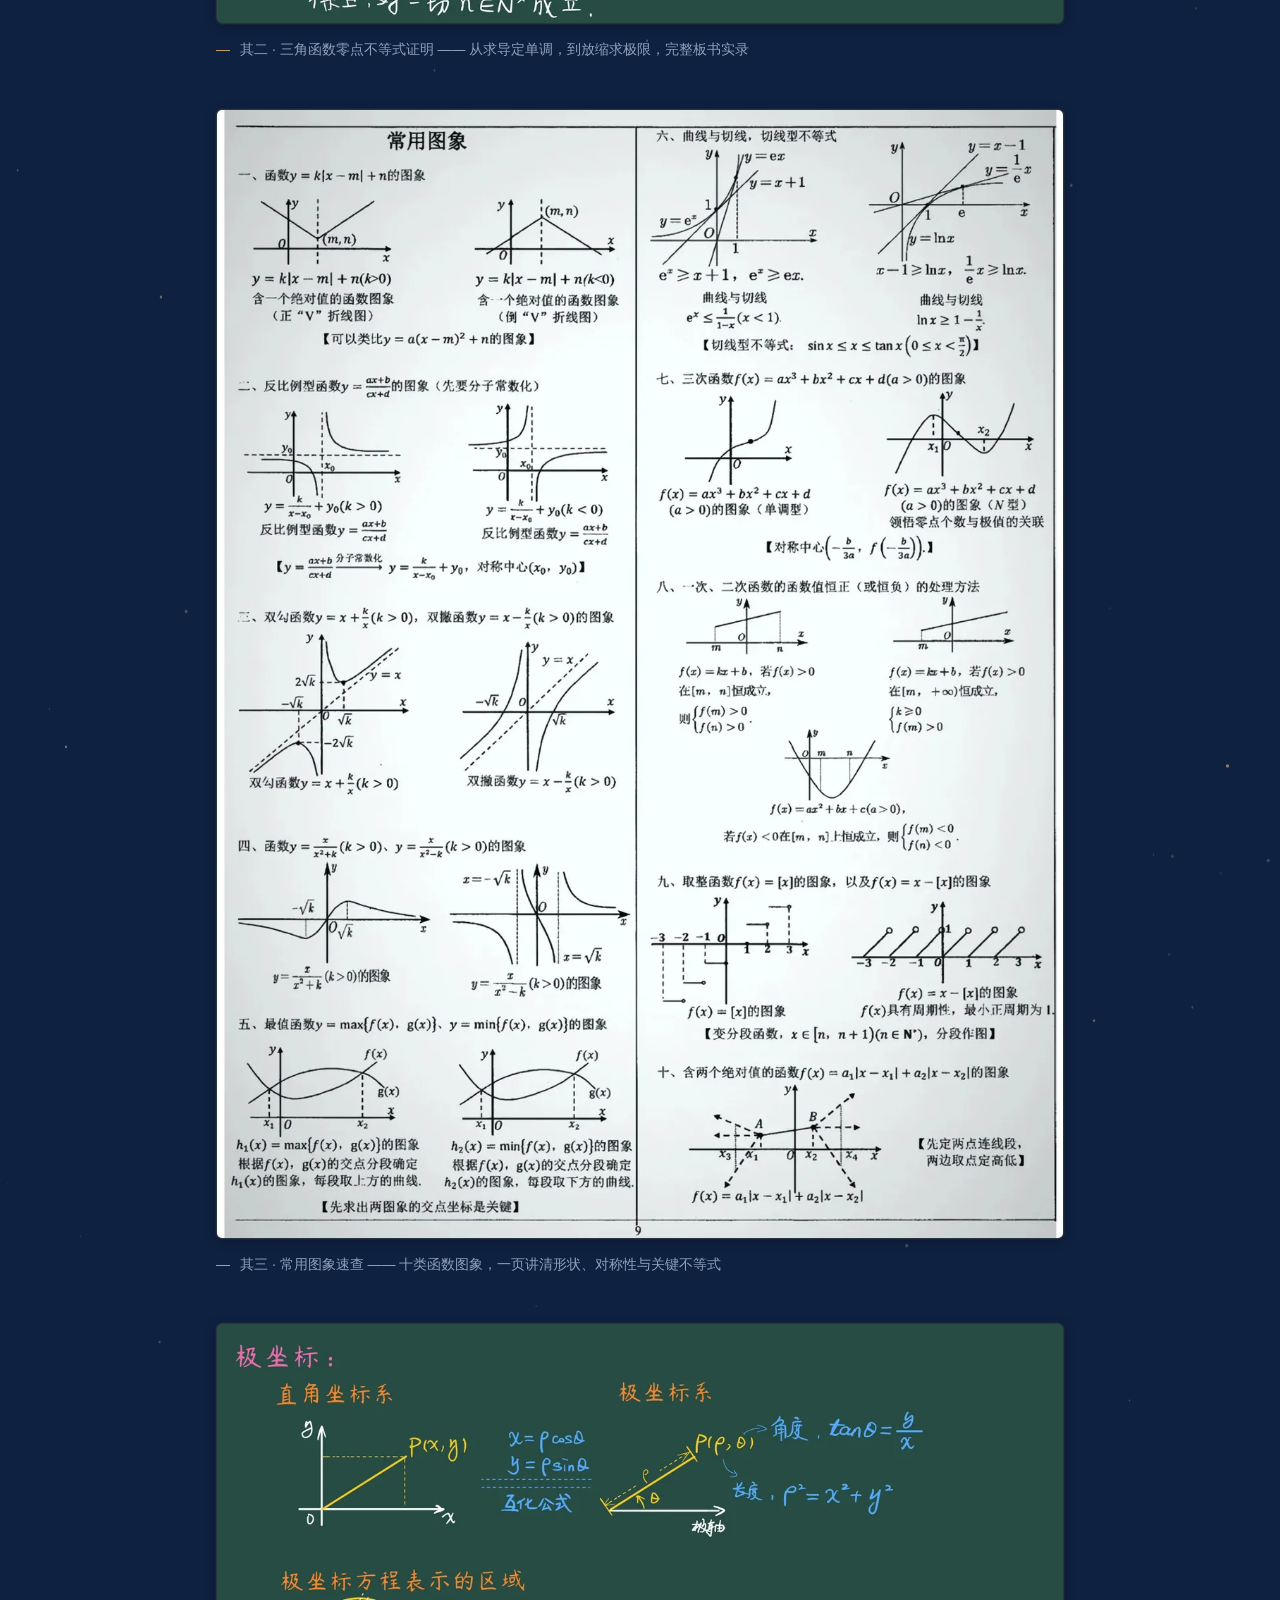
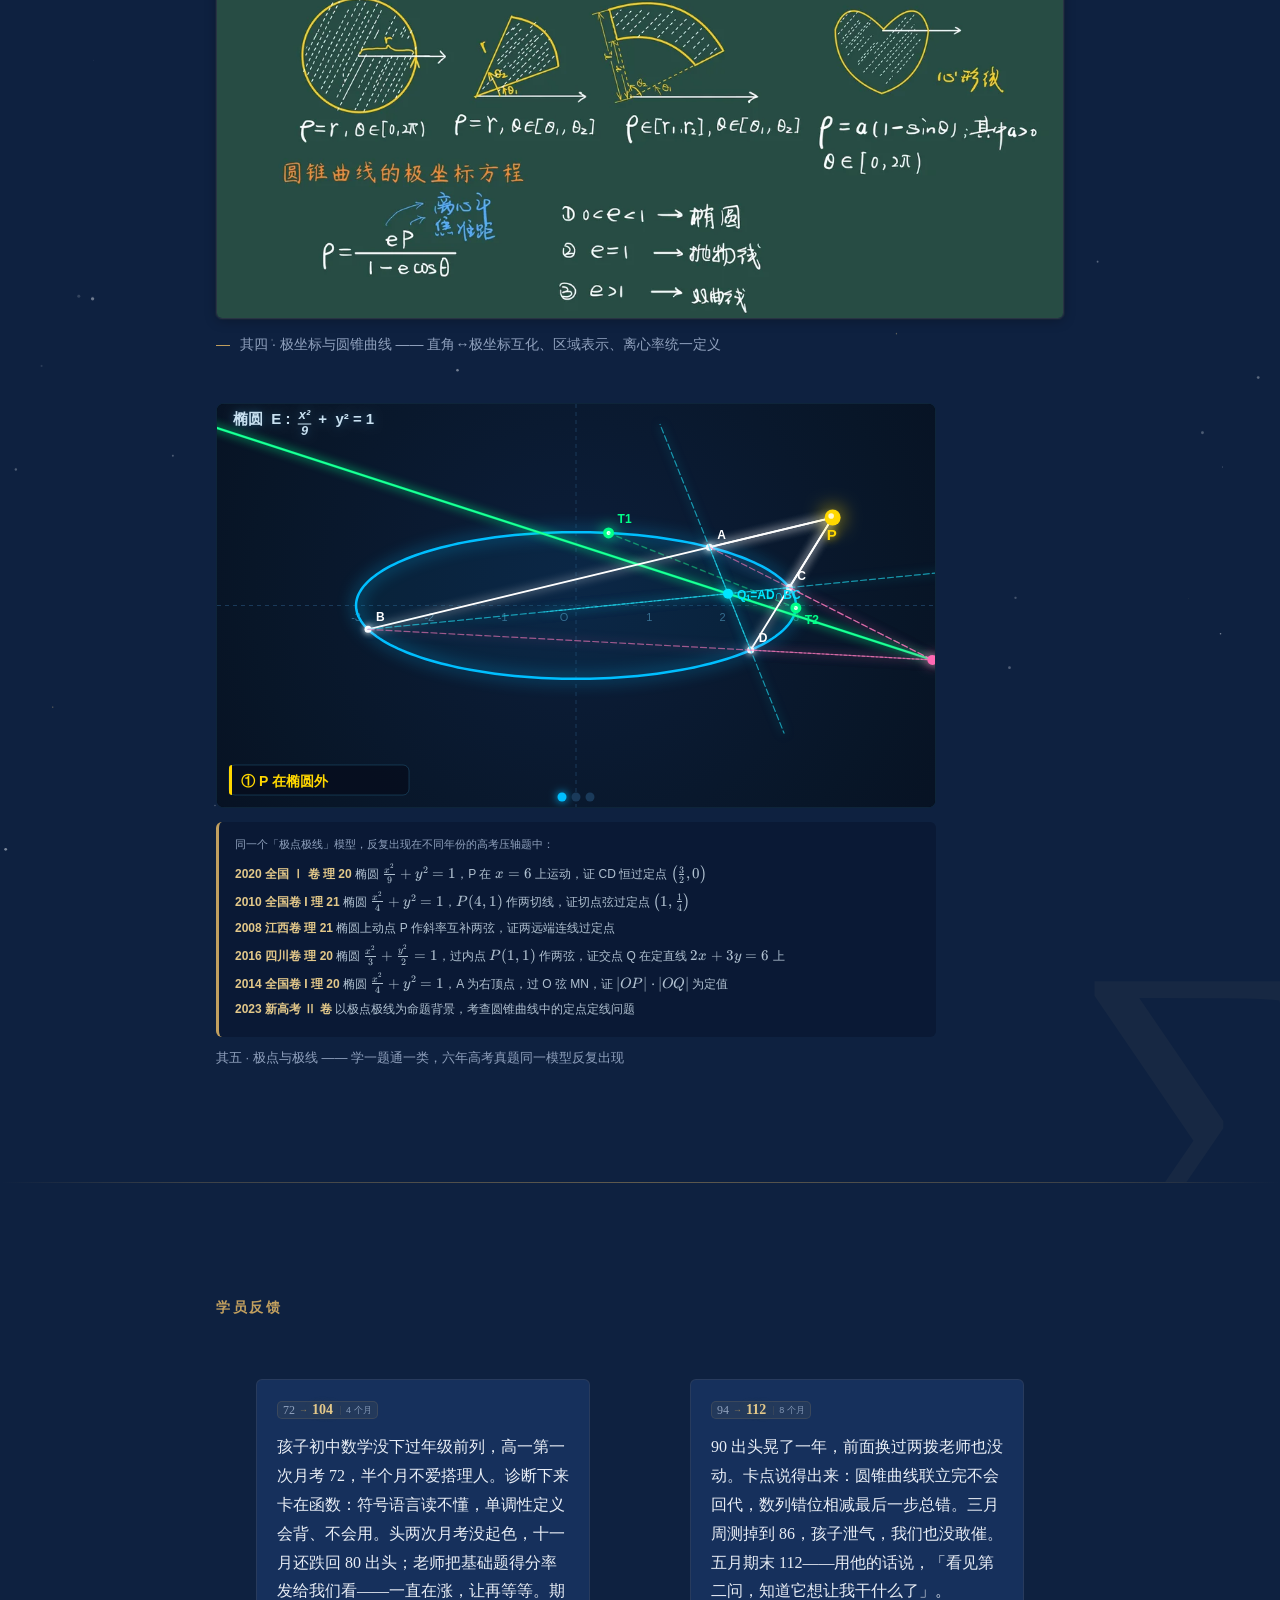
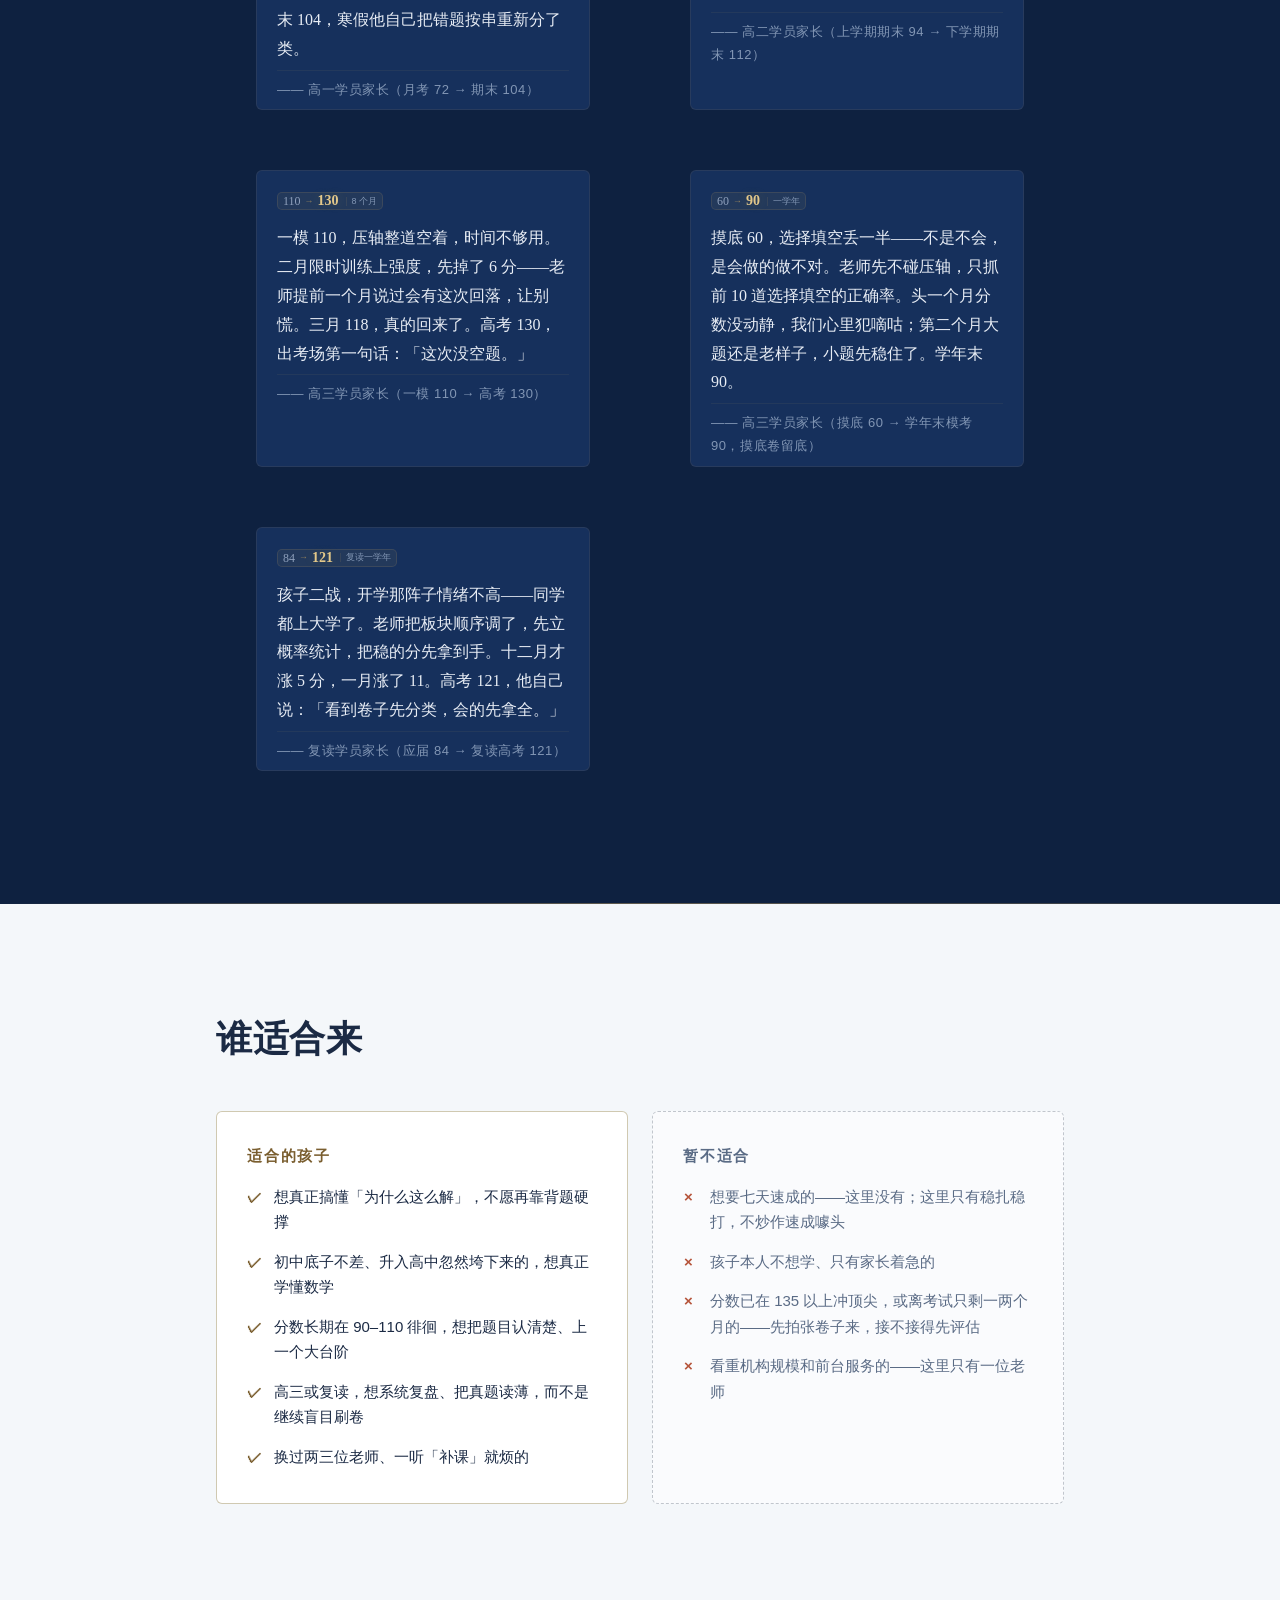
==== commit eff3c513: "fix: KaTeX 本地化，修复手机端公式不渲染（jsdelivr CDN 国内弱网加载失败）" ====
--- a/index.html
+++ b/index.html
@@ -1740,11 +1740,29 @@
   color: rgba(255,255,255,.5); font-size: 13px; letter-spacing: .06em;
 }
 </style>
-<!-- KaTeX 数学公式渲染（cdn.jsdelivr.net，国内可访问） -->
-<link rel="stylesheet" href="https://cdn.jsdelivr.net/npm/katex@0.16.11/dist/katex.min.css" crossorigin="anonymous">
-<script defer src="https://cdn.jsdelivr.net/npm/katex@0.16.11/dist/katex.min.js" crossorigin="anonymous"></script>
-<script defer src="https://cdn.jsdelivr.net/npm/katex@0.16.11/dist/contrib/auto-render.min.js" crossorigin="anonymous"
-  onload="renderMathInElement(document.body,{delimiters:[{left:'$$',right:'$$',display:true},{left:'$',right:'$',display:false}],throwOnError:false});"></script>
+<!-- KaTeX 数学公式渲染（本地化，摆脱 CDN 依赖——国内手机网络下 jsdelivr 常加载失败） -->
+<link rel="stylesheet" href="assets/katex/katex.min.css">
+<script defer src="assets/katex/katex.min.js"></script>
+<script defer src="assets/katex/contrib/auto-render.min.js"></script>
+<script>
+/* 渲染兜底：defer 脚本就绪后执行，最多重试 5 秒（防弱网下脚本晚到导致公式裸奔） */
+(function(){
+  function tryRender(attempt){
+    if (window.renderMathInElement) {
+      renderMathInElement(document.body, {
+        delimiters: [
+          {left: '$$', right: '$$', display: true},
+          {left: '$',  right: '$',  display: false}
+        ],
+        throwOnError: false
+      });
+    } else if (attempt < 50) {
+      setTimeout(function(){ tryRender(attempt + 1); }, 100);
+    }
+  }
+  tryRender(0);
+})();
+</script>
 </head>
 <body>
 
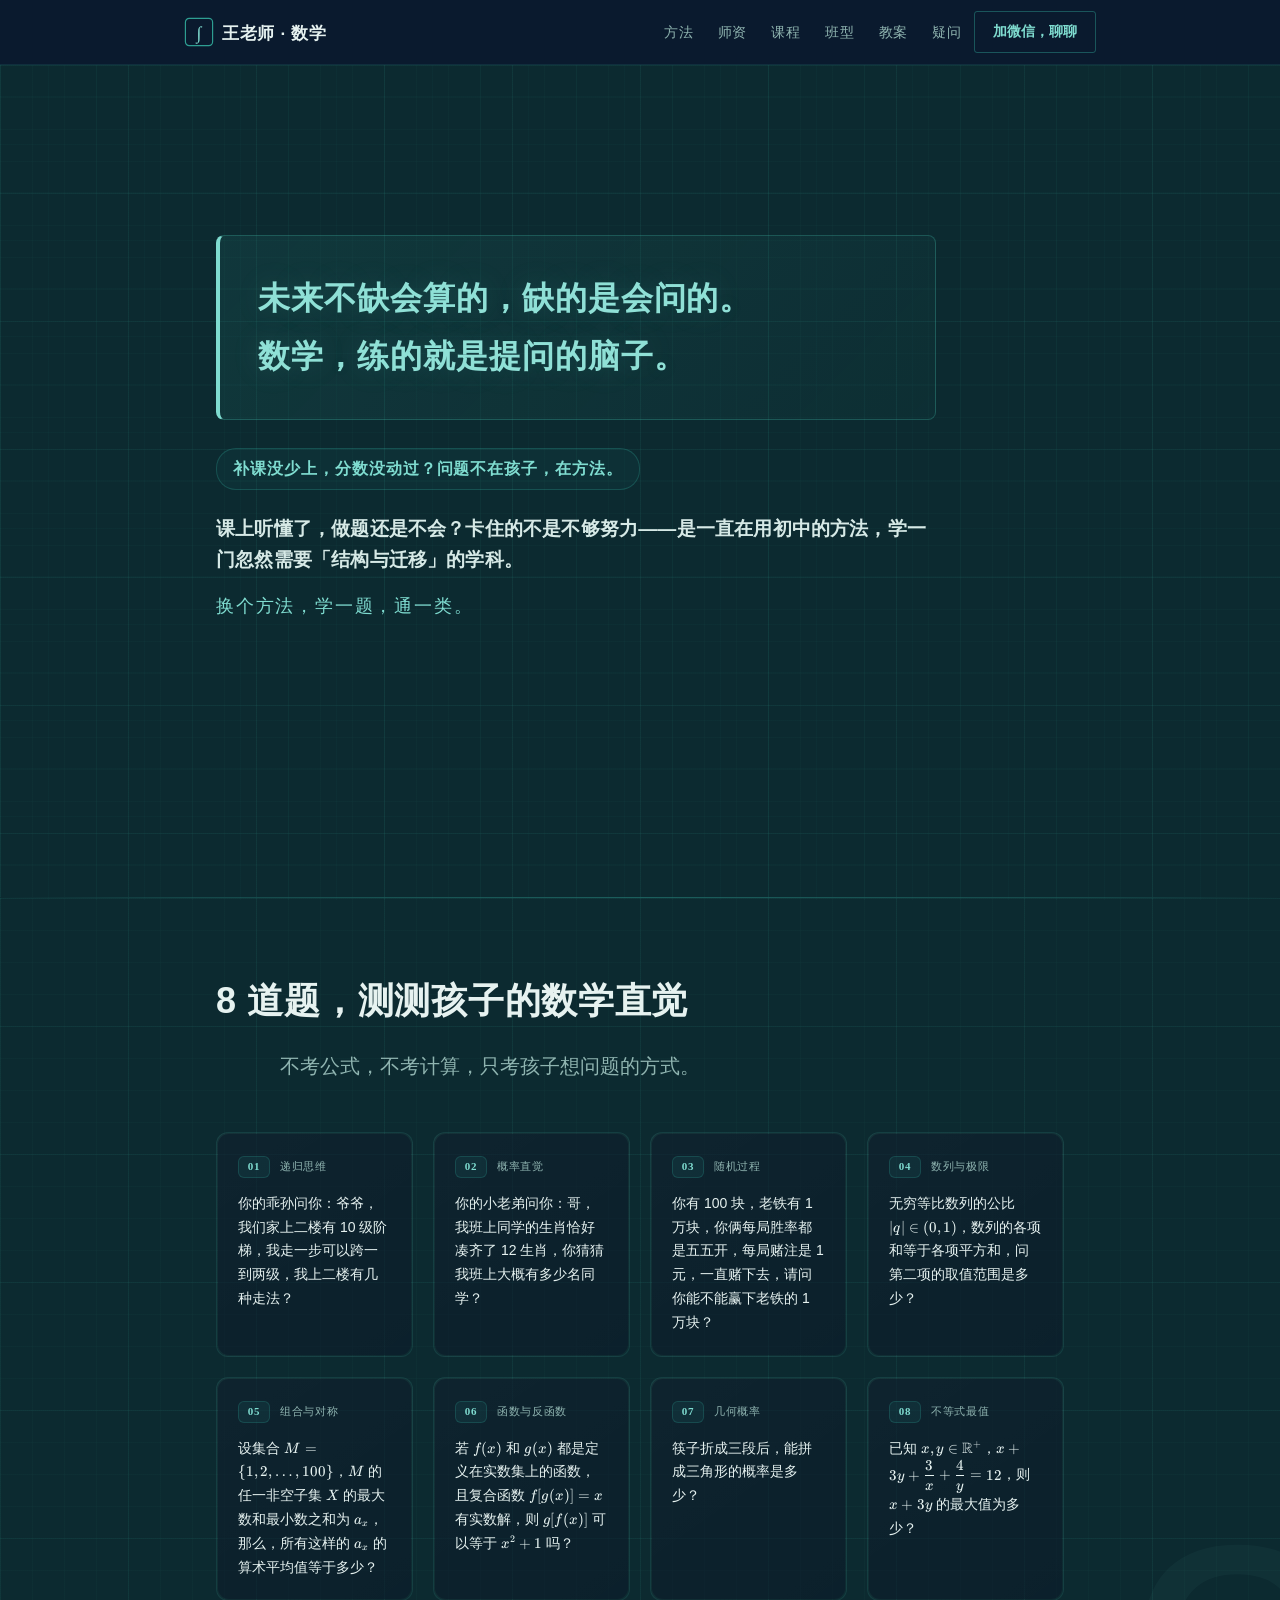
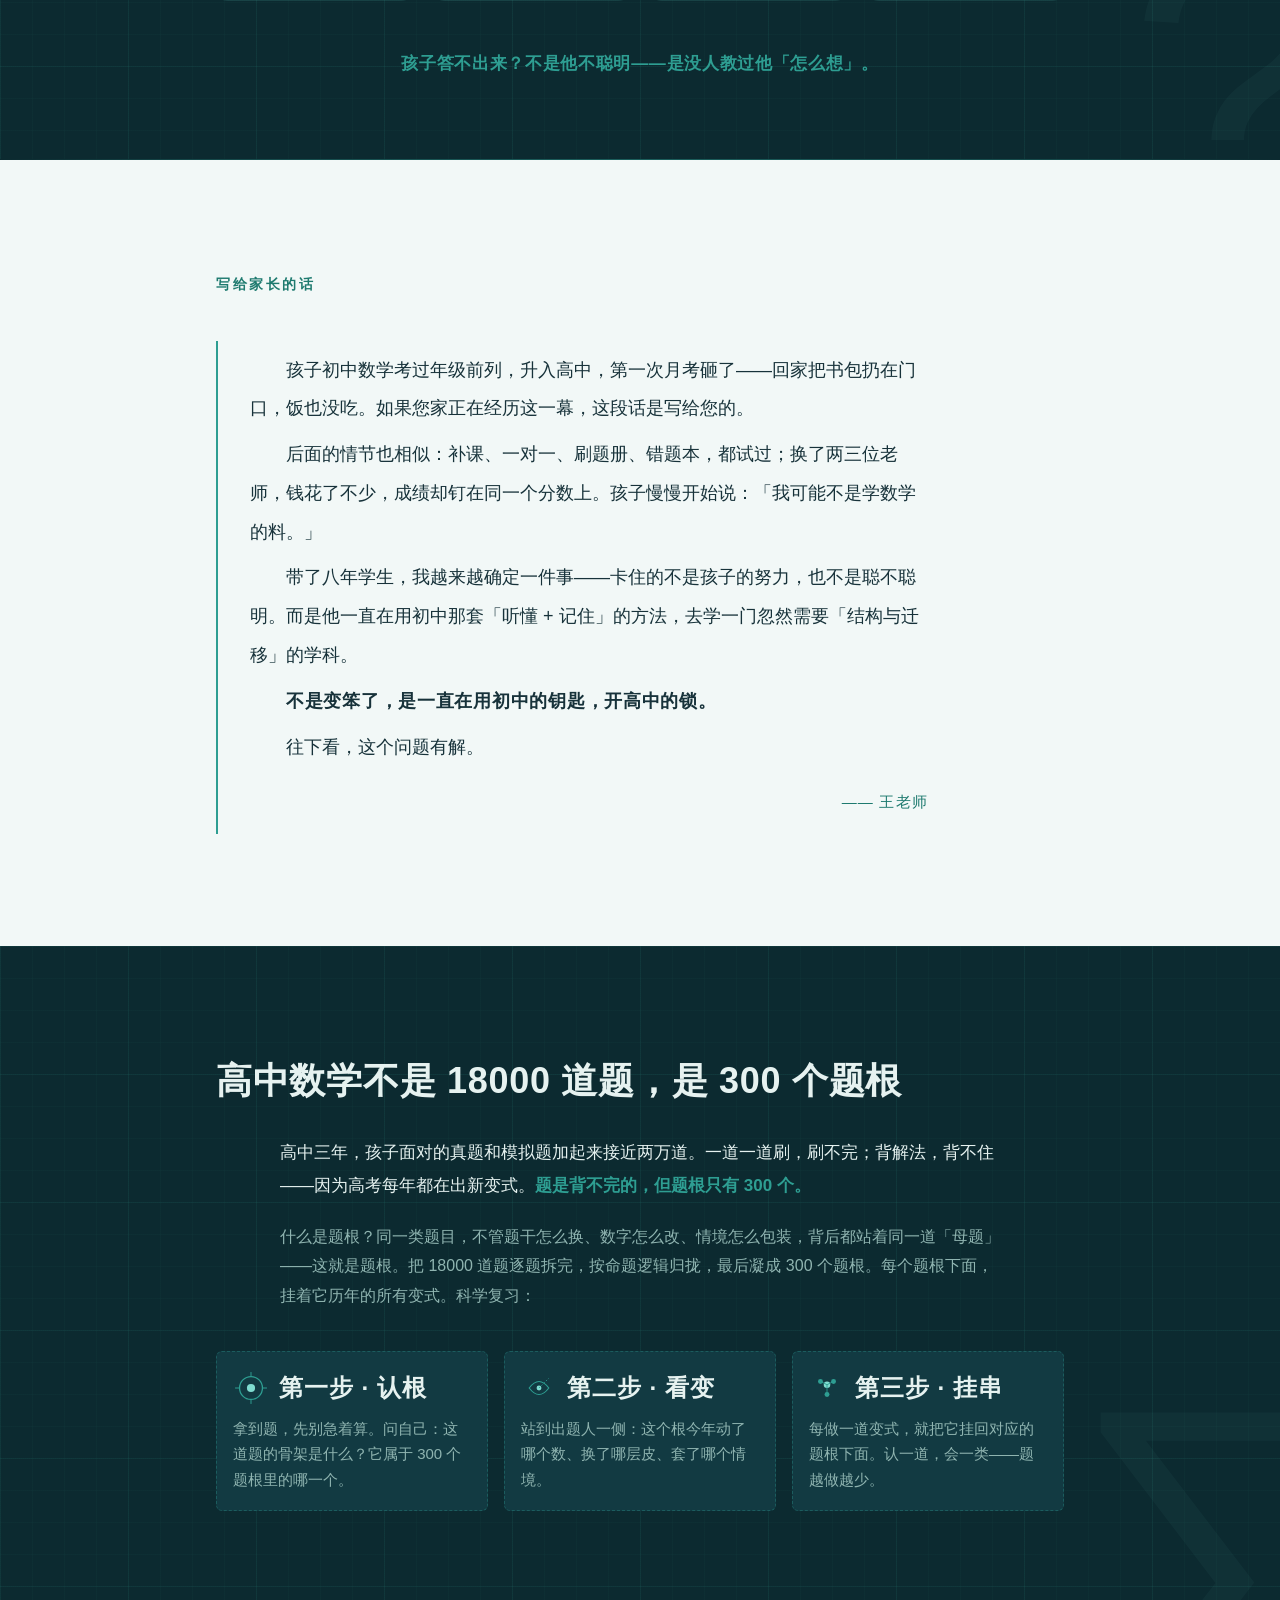
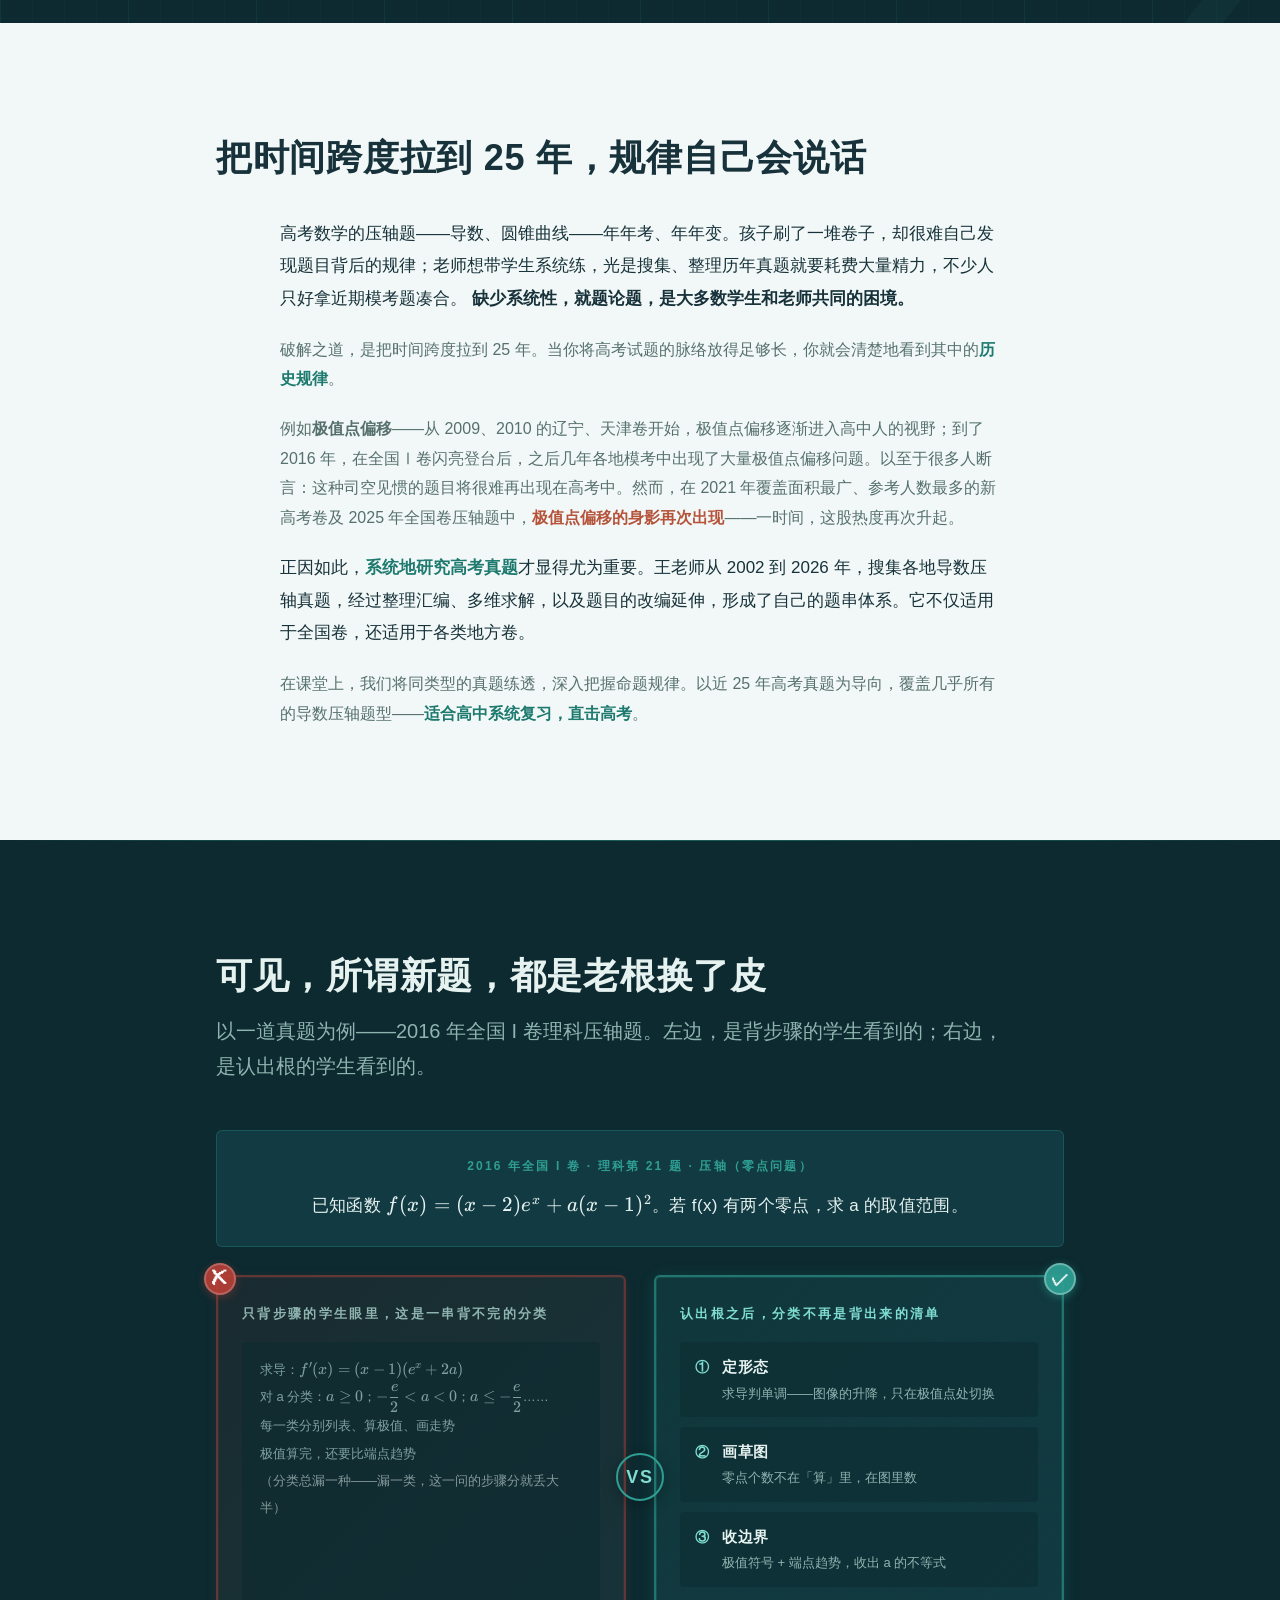
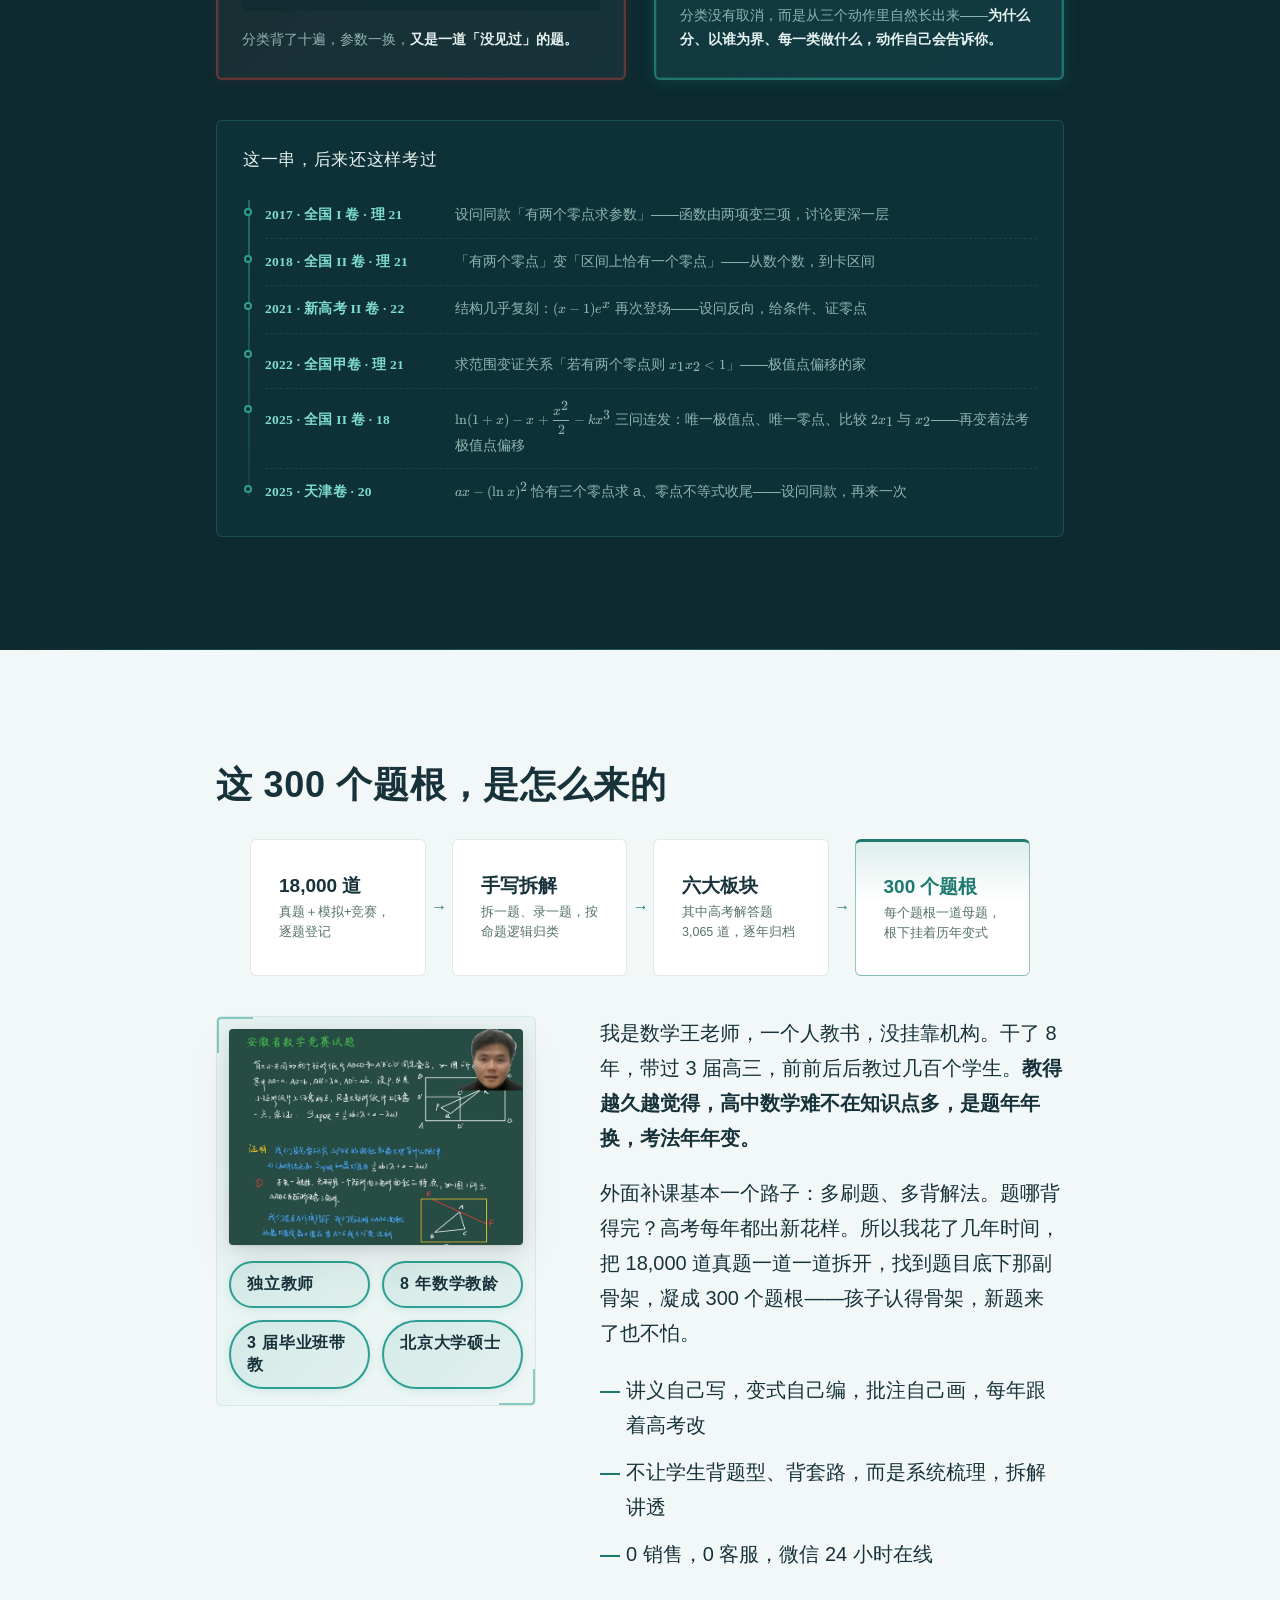
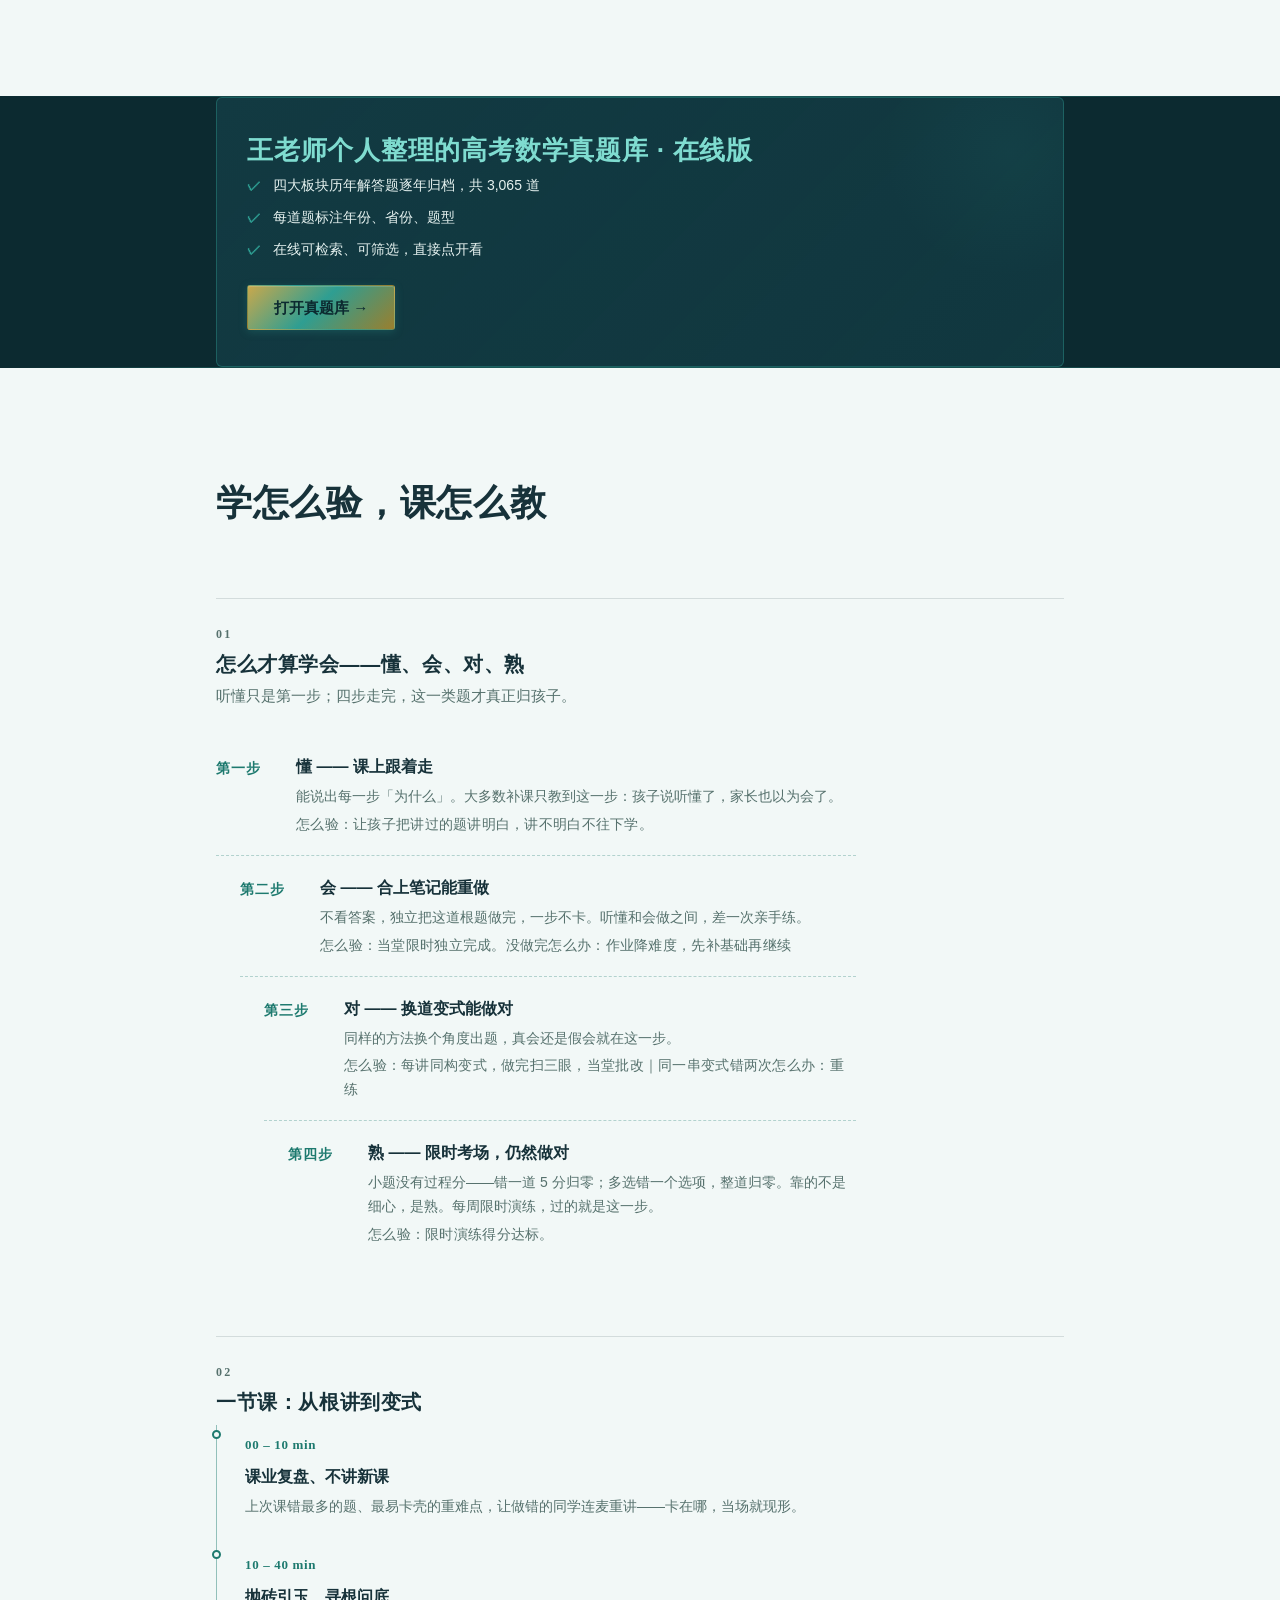
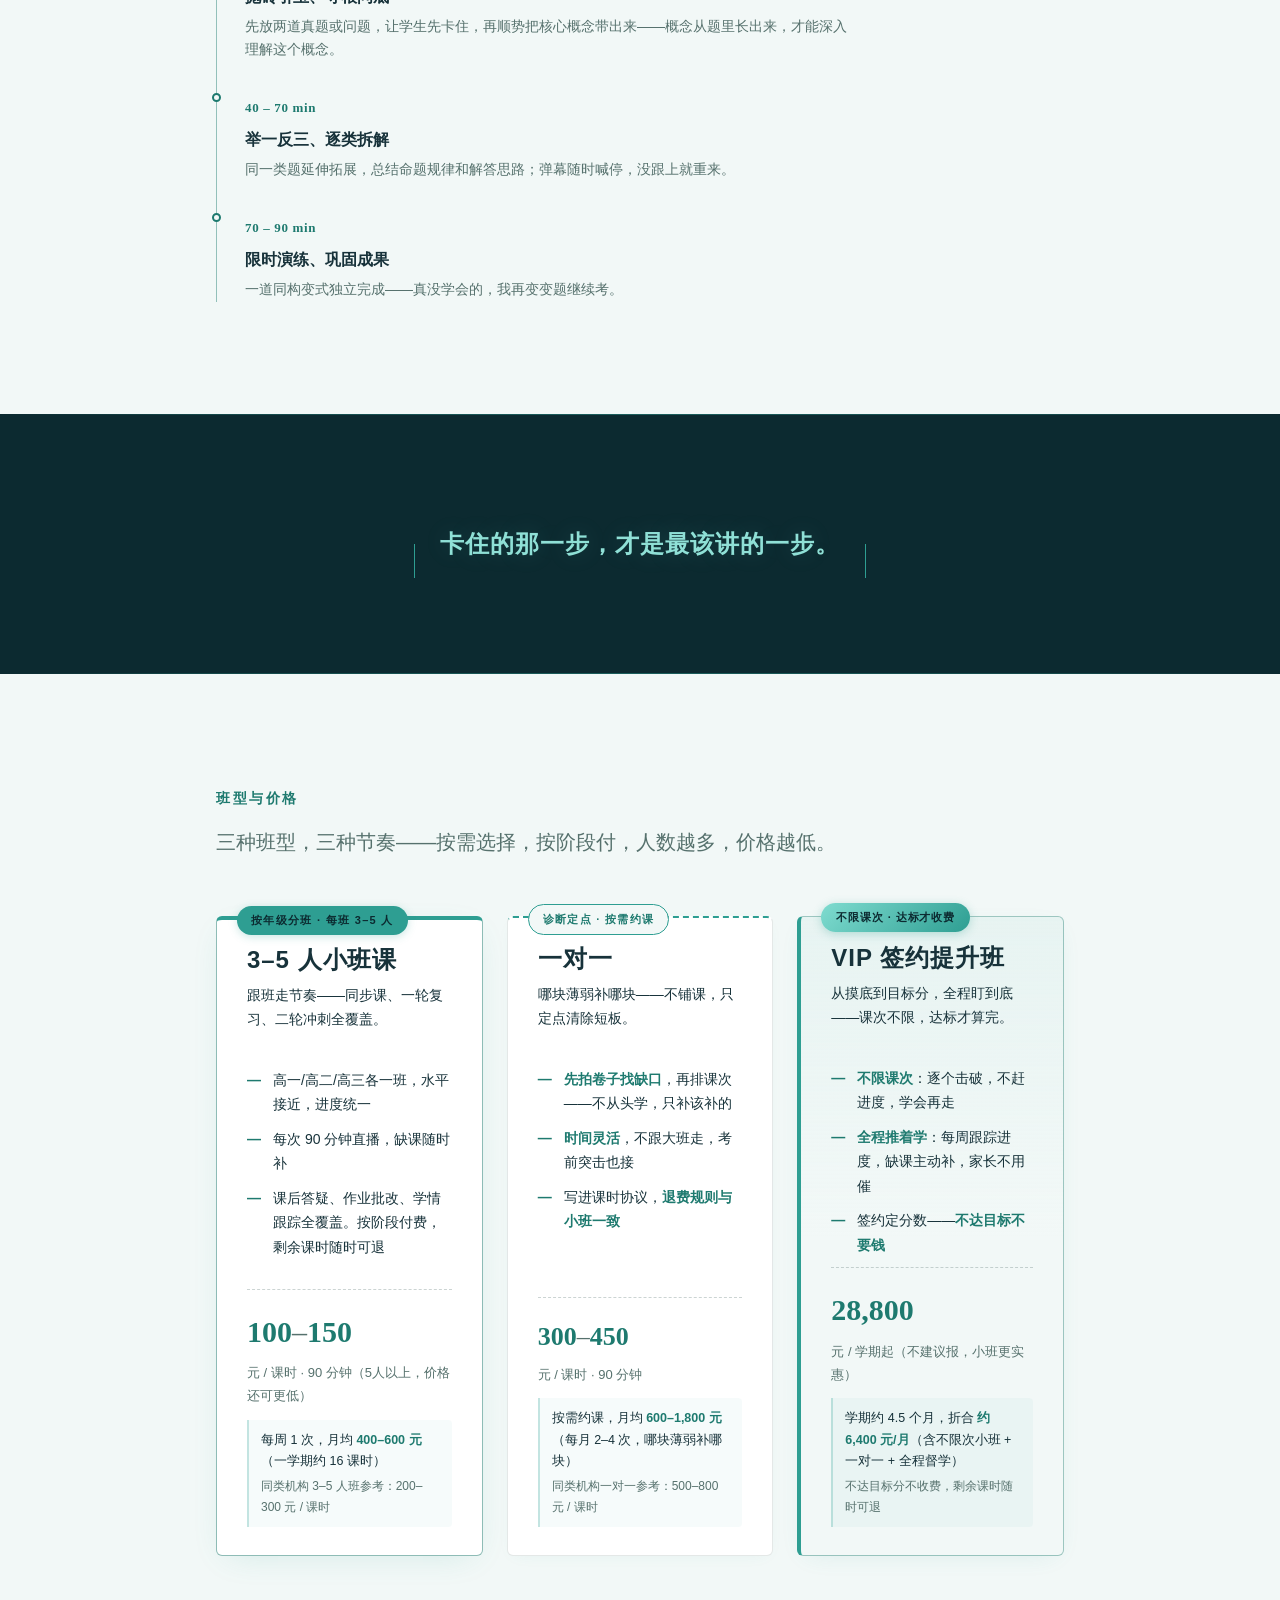
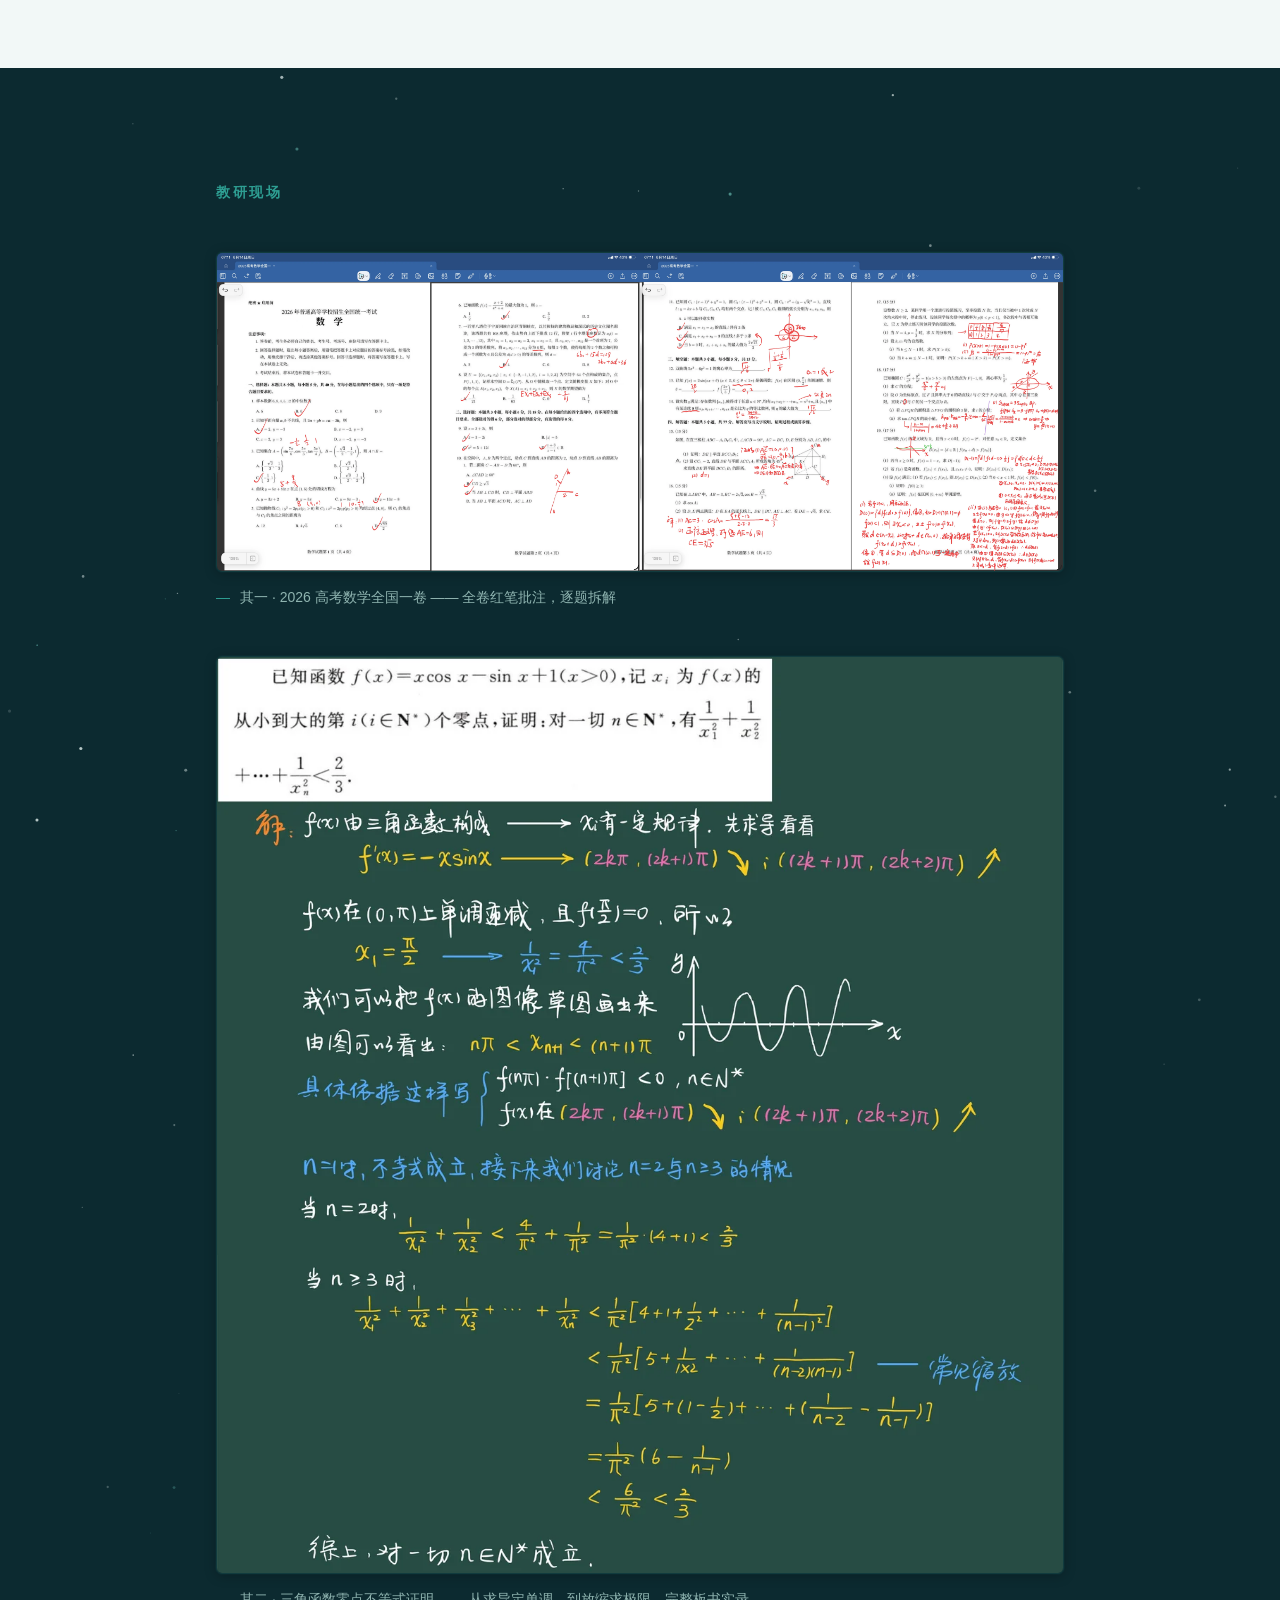
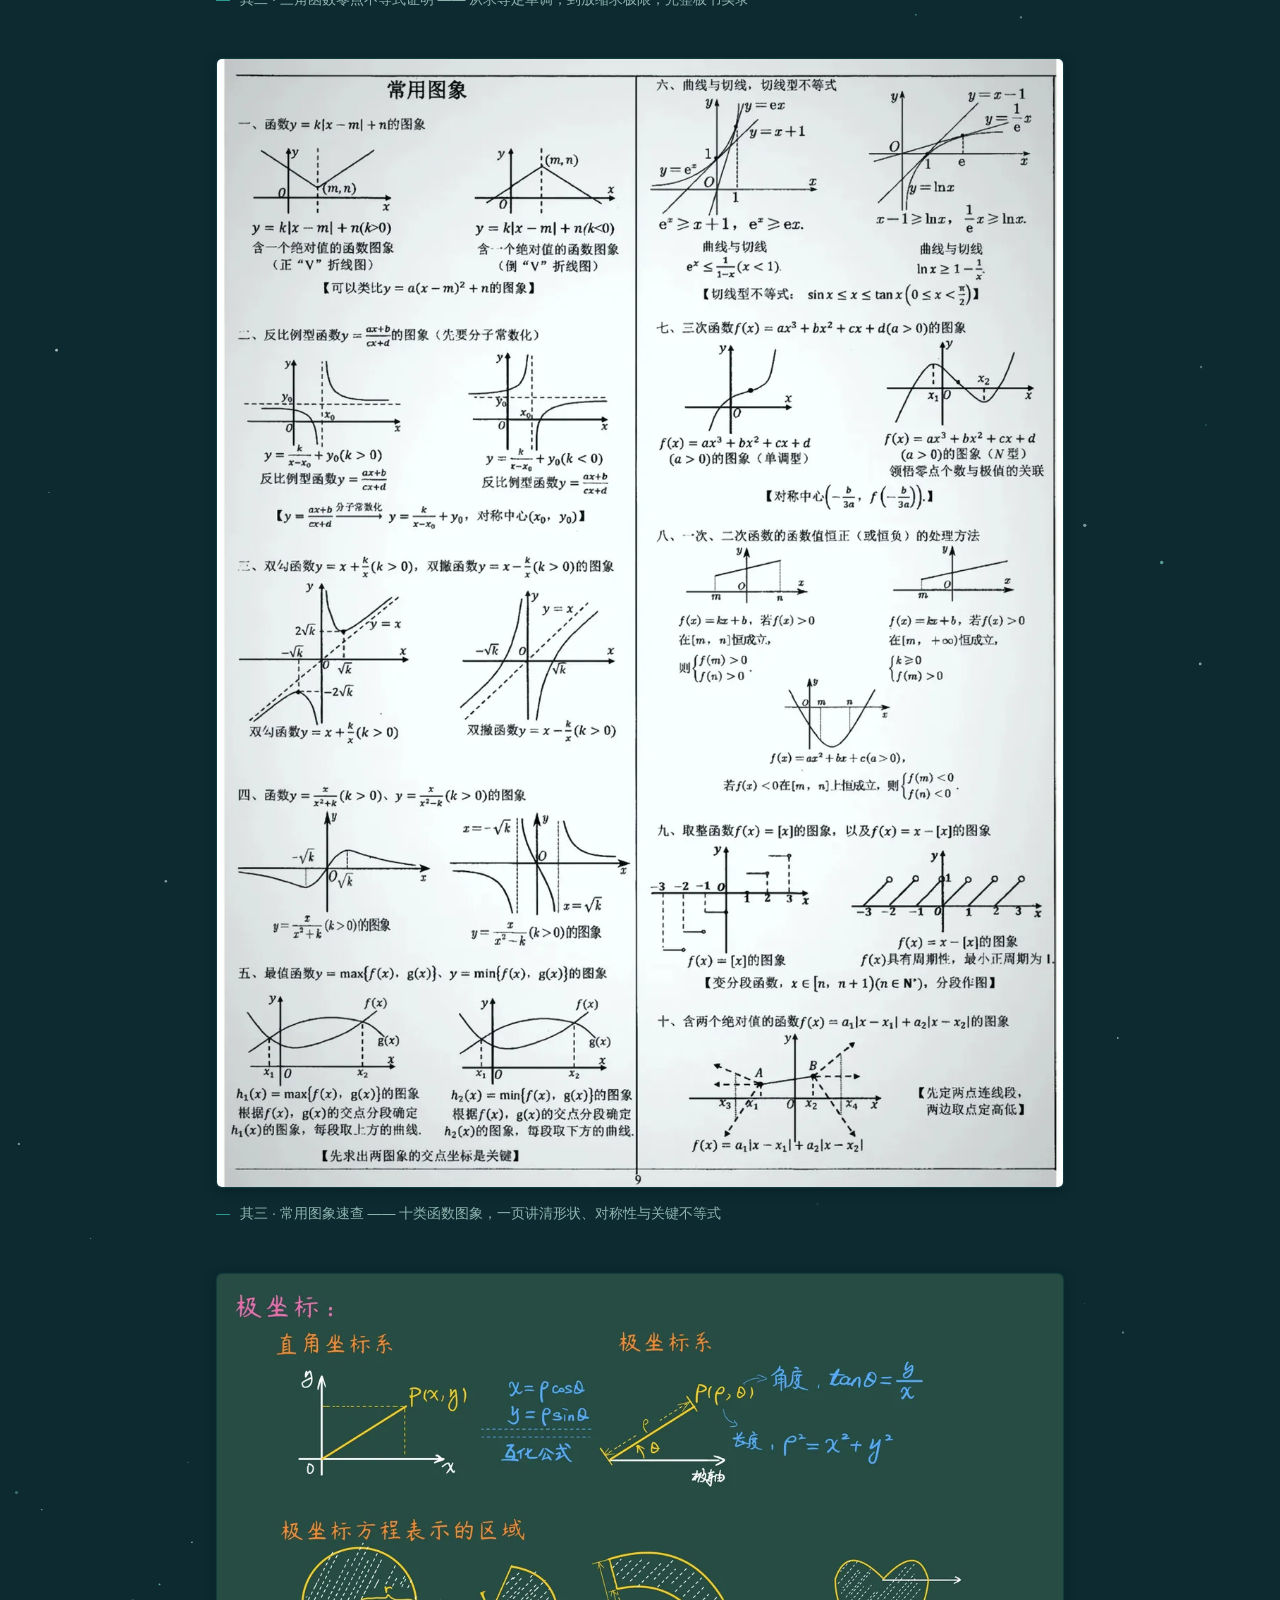
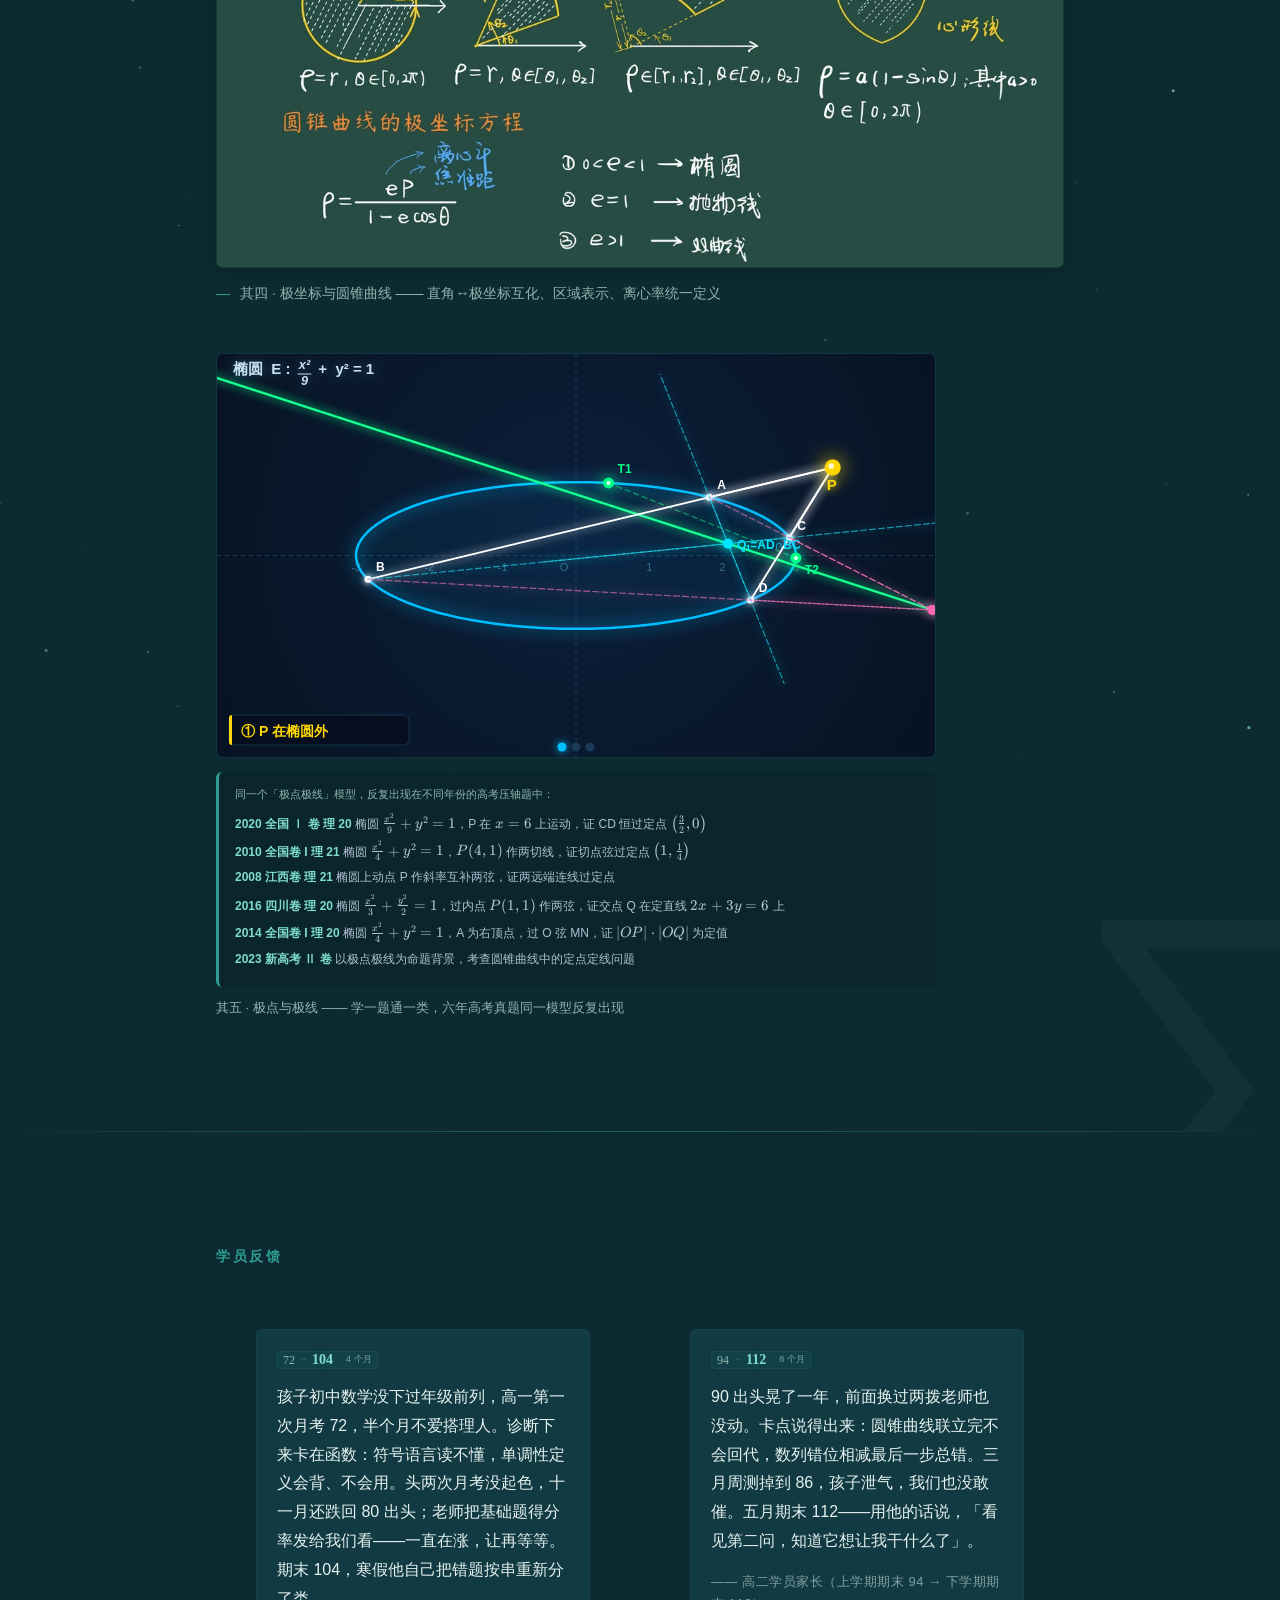
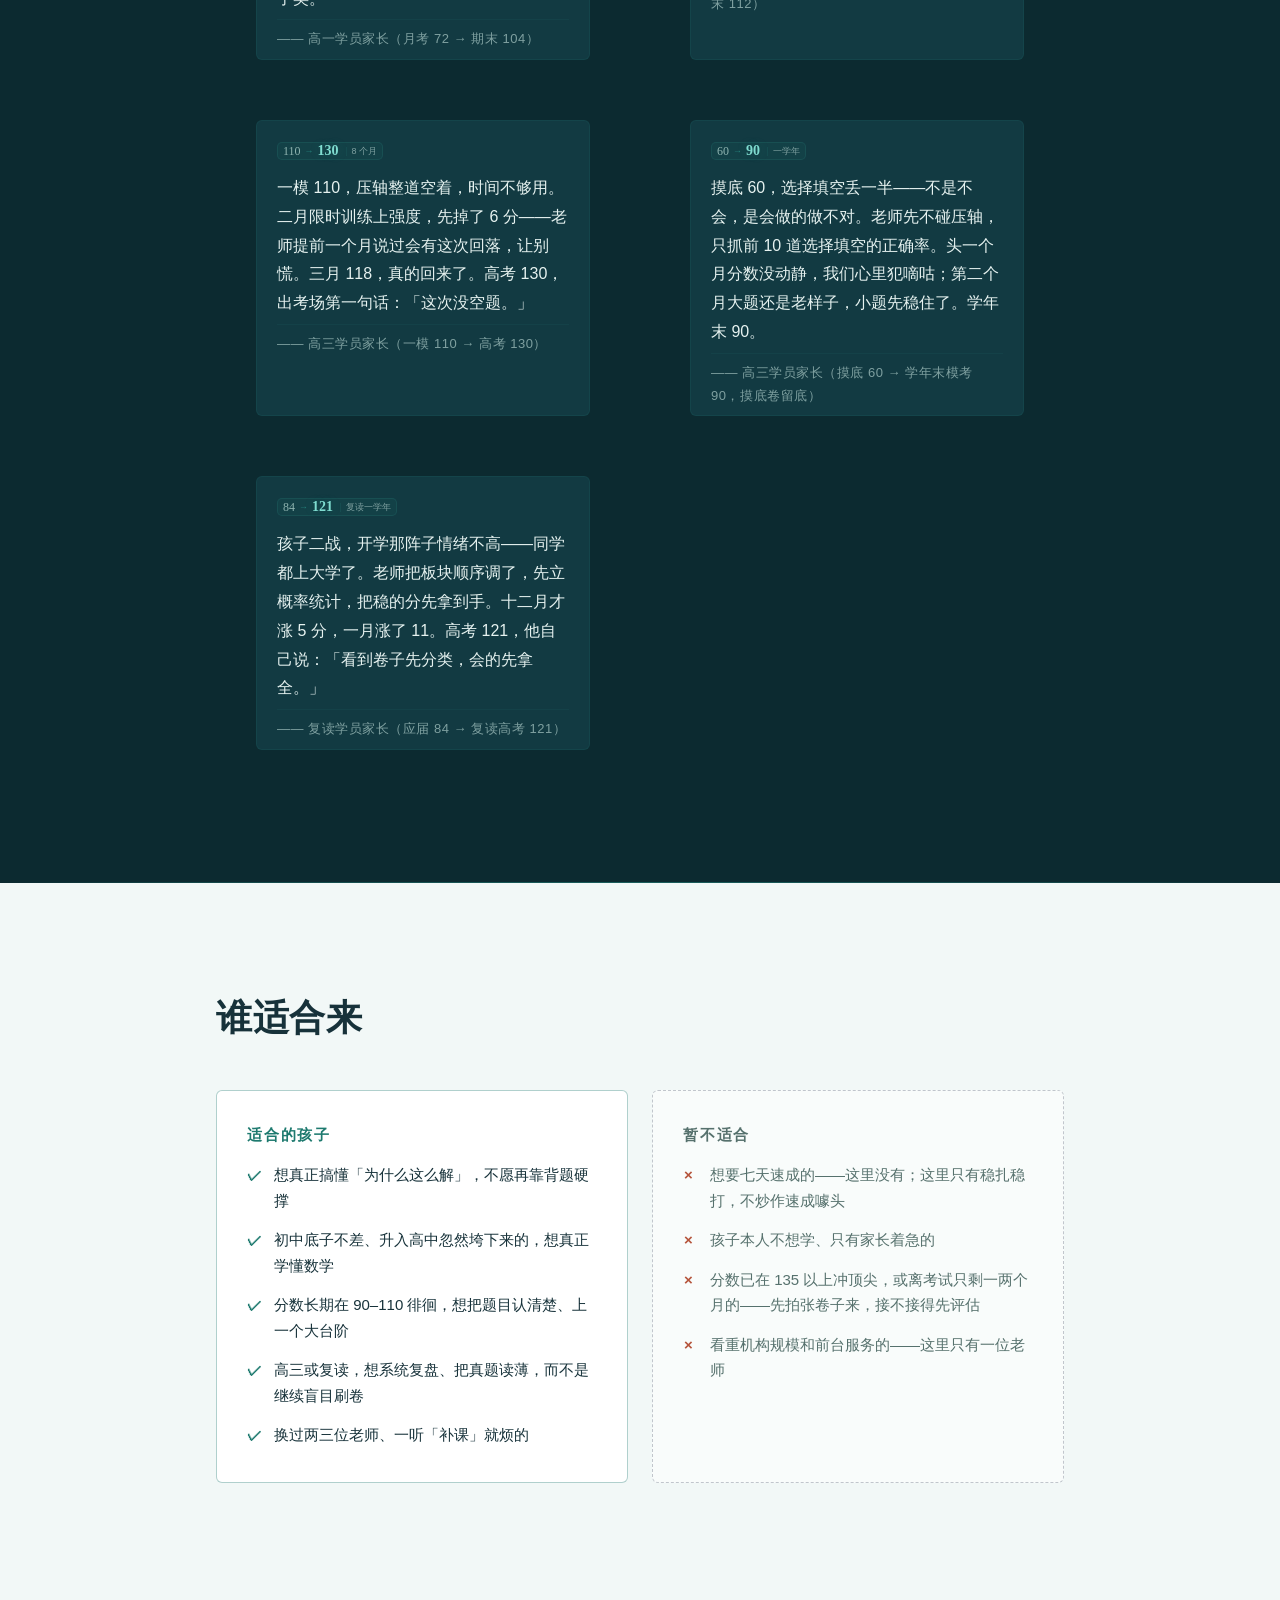
==== commit aac08749: "style: 配色字体整体换装——深空蓝+金 → 湖水青绿（清新大气）；宋体标题 → 苹方加粗" ====
--- a/index.html
+++ b/index.html
@@ -20,7 +20,7 @@
 <!-- viewport-fit=cover：微信 iPhone 全面屏必须，保证底部弹层避开 Home 条 -->
 <meta name="viewport" content="width=device-width, initial-scale=1, viewport-fit=cover">
 <meta name="format-detection" content="telephone=no">
-<meta name="theme-color" content="#0E2140">
+<meta name="theme-color" content="#0C2A30">
 
 <!-- ★【改版】标题与 Hero 同步：痛点先行 -->
 <title>高等数学驴得水</title>
@@ -85,22 +85,22 @@
    改色只需改这里，全页自动同步
    ══════════════════════════════════════════════════════════════ */
 :root {
-  /* —— 色板（第十轮·臻金墨蓝：更深邃的蓝 + 更温润的金，去工业感，增书卷气） —— */
-  --c-navy:     #0E2140;   /* 墨夜蓝：主背景（更深，压住画面） */
-  --c-card:     #16305C;   /* 层叠蓝：深底卡片 */
-  --c-paper:    #F4F7FA;   /* 暖纸白：浅色区块（微暖，有纸的质感） */
-  --c-gold:     #C2A05F;   /* 主金：线条/描边（降低亮度，去轻奢） */
-  --c-gold-hi:  #E3C88A;   /* 亮金：深底强调文字 */
-  --c-gold-deep:#7A5E2F;   /* 暗金：浅底金色文字 */
-  --c-ink:      #1B2A44;   /* 墨黑：浅底正文（偏暖黑） */
-  --c-snow:     #E8EDF5;   /* 暖雾白：深底正文（微黄调，不冷） */
-  --c-gd:       #8FA0BC;   /* 银灰蓝：深底辅助 */
-  --c-gl:       #5A6B85;   /* 烟灰：浅底辅助 */
-  --c-gd-dim:   #8296B4;   /* 银灰中档 */
-  --c-cinnabar: #B5543B;   /* 朱砂：否定/警示 */
-
-  /* —— 字体 —— */
-  --serif: "Songti SC","STSong","Noto Serif CJK SC","Source Han Serif SC",serif;
+  /* —— 色板（第十一轮·湖水青绿：深湖青底 + 湖水青强调，清新透气有生机） —— */
+  --c-navy:     #0C2A30;   /* 深湖青：主背景（清透深青，不再是蓝黑） */
+  --c-card:     #123A42;   /* 层叠湖青：深底卡片 */
+  --c-paper:    #F2F8F7;   /* 薄荷纸白：浅色区块（微青，干净透气） */
+  --c-gold:     #2E9E92;   /* 湖水青：线条/描边（原主金位，色已换青） */
+  --c-gold-hi:  #7FDCD0;   /* 浅青：深底强调文字 */
+  --c-gold-deep:#1E7A6F;   /* 深青：浅底强调文字 */
+  --c-ink:      #17323A;   /* 墨青：浅底正文（偏青黑） */
+  --c-snow:     #E6F2F0;   /* 青雾白：深底正文 */
+  --c-gd:       #8FB4B0;   /* 青灰：深底辅助 */
+  --c-gl:       #56716D;   /* 烟青：浅底辅助 */
+  --c-gd-dim:   #7FA0A0;   /* 青灰中档 */
+  --c-cinnabar: #B5543B;   /* 朱砂：否定/警示（与主题色无关，保留） */
+
+  /* —— 字体（标题由宋体衬线换现代无衬线，气质从书卷转向清新大气） —— */
+  --serif: -apple-system,"PingFang SC","HarmonyOS Sans SC","MiSans","Noto Sans CJK SC",sans-serif;
   --sans:  -apple-system,"PingFang SC","HarmonyOS Sans SC","MiSans","Noto Sans CJK SC",sans-serif;
   --num:   Georgia,"Times New Roman",serif;
 
@@ -183,15 +183,15 @@
 .sec--paper { background: var(--c-paper); color: var(--c-ink); }
 /* 深浅区块交界的「装订线」：1px 金线，精装学术书隐喻 */
 .rule-gold { border: 0; height: 1px; margin: 0;
-             background: rgba(194,160,95,.3); }
+             background: rgba(46,158,146,.3); }
 
 /* 坐标纸网格纹理（深底：金色细线，每 4 格加重） */
 .grid-deep {
   background-image:
-    linear-gradient(rgba(194,160,95,.08) 1px, transparent 1px),
-    linear-gradient(90deg, rgba(194,160,95,.08) 1px, transparent 1px),
-    linear-gradient(rgba(194,160,95,.035) 1px, transparent 1px),
-    linear-gradient(90deg, rgba(194,160,95,.035) 1px, transparent 1px);
+    linear-gradient(rgba(46,158,146,.08) 1px, transparent 1px),
+    linear-gradient(90deg, rgba(46,158,146,.08) 1px, transparent 1px),
+    linear-gradient(rgba(46,158,146,.035) 1px, transparent 1px),
+    linear-gradient(90deg, rgba(46,158,146,.035) 1px, transparent 1px);
   background-size: 128px 128px, 128px 128px, 32px 32px, 32px 32px;
 }
 
@@ -225,21 +225,21 @@
 }
 .btn:hover { transform: scale(1.04); }
 .btn--gold {
-  background: linear-gradient(135deg, #C9A84C 0%, #C2A05F 48%, #9A7F2E 100%);
+  background: linear-gradient(135deg, #C9A84C 0%, #2E9E92 48%, #9A7F2E 100%);
   color: var(--c-navy);
-  box-shadow: 0 2px 8px rgba(194,160,95,.25), inset 0 1px 0 rgba(255,255,255,.15);
+  box-shadow: 0 2px 8px rgba(46,158,146,.25), inset 0 1px 0 rgba(255,255,255,.15);
   transition: transform .18s ease, box-shadow .25s ease, background-color .2s ease;
 }
 .btn--gold:hover {
-  background: linear-gradient(135deg, #E3C88A 0%, #C9A84C 48%, #C2A05F 100%);
-  box-shadow: 0 4px 20px rgba(194,160,95,.35), inset 0 1px 0 rgba(255,255,255,.2);
+  background: linear-gradient(135deg, #7FDCD0 0%, #C9A84C 48%, #2E9E92 100%);
+  box-shadow: 0 4px 20px rgba(46,158,146,.35), inset 0 1px 0 rgba(255,255,255,.2);
   transform: translateY(-1px);
 }
-.btn--ghost { background: transparent; color: var(--c-gold-hi); border-color: rgba(194,160,95,.45); }
-.btn--ghost:hover { border-color: var(--c-gold); background: rgba(194,160,95,.06); }
+.btn--ghost { background: transparent; color: var(--c-gold-hi); border-color: rgba(46,158,146,.45); }
+.btn--ghost:hover { border-color: var(--c-gold); background: rgba(46,158,146,.06); }
 /* 浅底区块里的次按钮 */
-.sec--paper .btn--ghost { color: var(--c-ink); border-color: rgba(122,100,32,.45); }
-.sec--paper .btn--ghost:hover { background: rgba(122,100,32,.06); border-color: var(--c-gold-deep); }
+.sec--paper .btn--ghost { color: var(--c-ink); border-color: rgba(30,122,111,.45); }
+.sec--paper .btn--ghost:hover { background: rgba(30,122,111,.06); border-color: var(--c-gold-deep); }
 
 /* ═════════════════════════════════════════════════════════════
    四、吸顶导航
@@ -249,7 +249,7 @@
   background: rgba(11,26,46,.94);
   -webkit-backdrop-filter: saturate(150%) blur(12px);
   backdrop-filter: saturate(150%) blur(12px);
-  border-bottom: 1px solid rgba(194,160,95,.15);
+  border-bottom: 1px solid rgba(46,158,146,.15);
 }
 .nav-in {
   display: flex; align-items: center;
@@ -305,7 +305,7 @@
 .hero-in > div { position: relative; z-index: 1; width: 100%; max-width: 720px; }
 
 .hero h1 {
-  font-size: 17px; color: #D8E0EC; font-weight: 500;
+  font-size: 17px; color: #D6E9E6; font-weight: 600;
   letter-spacing: .01em; line-height: 1.55; margin: 0 0 16px;
   text-align: left;
 }
@@ -316,15 +316,15 @@
   margin: 0 0 28px 0; max-width: 800px; text-align: left;
 }
 .hero-quote--featured {
-  background: linear-gradient(135deg, rgba(212,184,90,.10) 0%, rgba(194,160,95,.04) 100%);
-  border: 1px solid rgba(212,184,90,.30);
+  background: linear-gradient(135deg, rgba(63,178,163,.10) 0%, rgba(46,158,146,.04) 100%);
+  border: 1px solid rgba(63,178,163,.30);
   border-left: 4px solid var(--c-gold-hi);
   border-radius: 8px;
   padding: 30px 34px;
   font-family: var(--serif);
-  font-size: 26px; line-height: 1.8; letter-spacing: .03em;
-  color: #F0D88A;
-  text-shadow: 0 0 30px rgba(227,200,138,.15);
+  font-weight: 600; font-size: 26px; line-height: 1.8; letter-spacing: .03em;
+  color: #8FE0D6;
+  text-shadow: 0 0 30px rgba(127,220,208,.15);
 }
 @media (min-width: 768px) {
   .hero-quote--featured { font-size: 32px; padding: 34px 38px; }
@@ -339,12 +339,12 @@
 .hero-cta { display: flex; flex-wrap: wrap; gap: 14px; margin-top: 24px; justify-content: flex-start; }
 
 /* 底部数据信任条：四张卡片（统一边框/底色/字号，等宽栅格） */
-.hero-stats { border-top: 1px solid rgba(194,160,95,.2); padding: 26px 0 34px; }
+.hero-stats { border-top: 1px solid rgba(46,158,146,.2); padding: 26px 0 34px; }
 .stats-grid { display: grid; grid-template-columns: repeat(2, 1fr); gap: 12px; }
 @media (min-width: 768px) { .stats-grid { grid-template-columns: repeat(4, 1fr); gap: 18px; } }
 .stat {
-  background: rgba(18,40,74,.5);
-  border: 1px solid rgba(194,160,95,.22);
+  background: rgba(18,58,66,.5);
+  border: 1px solid rgba(46,158,146,.22);
   border-radius: var(--r-card);
   padding: 16px 14px 14px;
 }
@@ -353,7 +353,7 @@
   display: block; font-family: var(--num); font-variant-numeric: tabular-nums;
   font-size: 30px; font-weight: 700; color: var(--c-gold-hi); line-height: 1.1;
   letter-spacing: .01em;
-  text-shadow: 0 0 24px rgba(212,184,90,.15);
+  text-shadow: 0 0 24px rgba(63,178,163,.15);
 }
 @media (min-width:768px){ .stat b { font-size: 44px; } }
 .stat span { display: block; font-size: var(--fs-note); color: var(--c-gd); margin-top: 5px; letter-spacing: .02em; }
@@ -378,8 +378,8 @@
 @media (min-width: 768px) {
   .mentor-fig {
     padding: 12px;
-    background: linear-gradient(145deg, rgba(194,160,95,.06), rgba(194,160,95,.02));
-    border: 1px solid rgba(194,160,95,.12);
+    background: linear-gradient(145deg, rgba(46,158,146,.06), rgba(46,158,146,.02));
+    border: 1px solid rgba(46,158,146,.12);
     border-radius: 6px;
   }
   .mentor-fig::before {
@@ -406,15 +406,15 @@
 .mentor-tag {
   display: inline-block; padding: 10px 16px;
   font-size: 16px; letter-spacing: .05em; color: var(--c-ink);
-  background: linear-gradient(135deg, rgba(194,160,95,.12) 0%, rgba(194,160,95,.06) 100%);
+  background: linear-gradient(135deg, rgba(46,158,146,.12) 0%, rgba(46,158,146,.06) 100%);
   border: 2px solid var(--c-gold);
   border-radius: 999px; font-weight: 600; line-height: 1.4;
-  box-shadow: 0 2px 8px rgba(194,160,95,.15);
+  box-shadow: 0 2px 8px rgba(46,158,146,.15);
   transition: transform .2s ease, box-shadow .2s ease;
 }
 .mentor-tag:hover {
   transform: translateY(-2px);
-  box-shadow: 0 4px 16px rgba(194,160,95,.25);
+  box-shadow: 0 4px 16px rgba(46,158,146,.25);
 }
 
 .creed { list-style: none; padding: 0; margin: 22px 0 0; }
@@ -433,7 +433,7 @@
 .models { display: grid; gap: 12px; margin-top: 32px; max-width: 960px; margin-left: auto; margin-right: auto; }
 @media (min-width: 768px) { .models { grid-template-columns: repeat(3, 1fr); gap: 16px; margin-top: 40px; } }
 .model {
-  background: var(--c-card); border: 1px dashed rgba(194,160,95,.35);
+  background: var(--c-card); border: 1px dashed rgba(46,158,146,.35);
   border-radius: var(--r-card); padding: 16px 14px;
   display: flex; flex-direction: column;
 }
@@ -454,7 +454,7 @@
 /* 图表容器卡片 */
 .freq-card {
   background: rgba(255,255,255,.04);
-  border: 1px solid rgba(230,226,216,.08);
+  border: 1px solid rgba(230,240,238,.08);
   border-radius: 16px;
   padding: 28px 24px 20px;
   backdrop-filter: blur(6px);
@@ -465,18 +465,18 @@
 @media (min-width: 768px) { .bar-row { grid-template-columns: 100px 1fr auto; gap: 16px; } }
 .bar-label { font-size: 14px; color: var(--c-gd); letter-spacing: .04em; }
 
-.bar-track { position: relative; height: 16px; background: rgba(230,226,216,.08); border-radius: 8px; overflow: visible; }
+.bar-track { position: relative; height: 16px; background: rgba(230,240,238,.08); border-radius: 8px; overflow: visible; }
 .bar-fill {
   position: absolute; left: 0; top: 0; bottom: 0; width: 0;
   background: linear-gradient(90deg, #b8962e 0%, #d4b555 50%, #e3c88a 100%);
   border-radius: 8px;
   transition: width 1s cubic-bezier(.22,1,.36,1);
-  box-shadow: 0 0 8px rgba(212,181,85,.25);
+  box-shadow: 0 0 8px rgba(63,178,163,.25);
 }
 /* 顶部条额外高光 */
 .bar-fill--top {
   background: linear-gradient(90deg, #c8a030 0%, #e3c88a 40%, #f5deb3 100%);
-  box-shadow: 0 0 16px rgba(227,200,138,.4), 0 2px 8px rgba(227,200,138,.2);
+  box-shadow: 0 0 16px rgba(127,220,208,.4), 0 2px 8px rgba(127,220,208,.2);
   height: 18px; top: -1px;
 }
 
@@ -505,11 +505,11 @@
 /* 四步 stepper（真序列：高一→考研） */
 .steps { display: grid; gap: 0; margin-top: 46px; }
 @media (min-width: 1024px) { .steps { grid-template-columns: repeat(4, 1fr); } }
-.step { position: relative; padding: 0 0 30px 30px; border-left: 1px solid rgba(122,100,32,.35); }
+.step { position: relative; padding: 0 0 30px 30px; border-left: 1px solid rgba(30,122,111,.35); }
 .step:last-child { padding-bottom: 0; }
 @media (min-width: 1024px) {
   .steps { position: relative; }
-  .step { border-left: 0; border-top: 1px solid rgba(122,100,32,.35); padding: 22px 22px 0 0; }
+  .step { border-left: 0; border-top: 1px solid rgba(30,122,111,.35); padding: 22px 22px 0 0; }
   .steps::before {
     content: ""; position: absolute; left: 0; top: -3px; width: 7px; height: 7px;
     background: var(--c-gold-deep); border-radius: 50%;
@@ -544,10 +544,10 @@
 .shot { margin: 0; }
 .shot img {
   width: 100%; border-radius: 6px;
-  border: 1px solid rgba(194,160,95,.12);
+  border: 1px solid rgba(46,158,146,.12);
   box-shadow:
     0 2px 8px rgba(0,0,0,.20),
-    0 0 0 1px rgba(194,160,95,.04);
+    0 0 0 1px rgba(46,158,146,.04);
   transition: transform .4s cubic-bezier(.22,1,.36,1), box-shadow .4s ease;
 }
 /* 悬停：微抬 + 金色光晕 */
@@ -555,8 +555,8 @@
   transform: translateY(-4px) scale(1.008);
   box-shadow:
     0 8px 32px rgba(0,0,0,.30),
-    0 0 0 1px rgba(194,160,95,.20),
-    0 0 48px rgba(194,160,95,.06);
+    0 0 0 1px rgba(46,158,146,.20),
+    0 0 48px rgba(46,158,146,.06);
 }
 @media (hover: none) { .shot:hover img { transform: none; box-shadow: 0 2px 8px rgba(0,0,0,.20); } }
 .shot figcaption {
@@ -576,7 +576,7 @@
   }
 }
 .voice {
-  background: var(--c-card); border: 1px solid rgba(194,160,95,.10);
+  background: var(--c-card); border: 1px solid rgba(46,158,146,.10);
   border-radius: var(--r-card); padding: 10px 20px 8px; position: relative;
   transition: transform .3s ease, box-shadow .3s ease;
 }
@@ -586,24 +586,24 @@
 /* 大引号去掉 */
 .voice::before { display: none; }
 .voice p { font-family: var(--serif); font-size: 16px; color: var(--c-snow); line-height: 1.8; margin: 8px 0 6px; }
-.voice footer { font-size: 13px; color: var(--c-gd-dim); letter-spacing: .04em; border-top: 1px solid rgba(194,160,95,.08); padding-top: 8px; margin-top: 4px; }
+.voice footer { font-size: 13px; color: var(--c-gd-dim); letter-spacing: .04em; border-top: 1px solid rgba(46,158,146,.08); padding-top: 8px; margin-top: 4px; }
 .voice-fine { font-size: 13px; color: var(--c-gd-dim); margin-top: 18px; }
 
 /* ★【重构·紧凑版】提分数据标签 */
 .voice-score {
   display: inline-flex; align-items: center; gap: 4px;
   margin-bottom: 6px; padding: 1px 5px;
-  background: rgba(194,160,95,.08);
-  border: 1px solid rgba(194,160,95,.15);
+  background: rgba(46,158,146,.08);
+  border: 1px solid rgba(46,158,146,.15);
   border-radius: 5px;
   line-height: 1.1;
 }
 .voice-score .vs-from { font-family: var(--num); font-size: 12px; color: var(--c-gd); line-height: 1; }
 .voice-score .vs-arrow { font-family: var(--num); font-size: 9px; color: var(--c-gold); opacity: .7; line-height: 1; }
 .voice-score .vs-to   { font-family: var(--num); font-size: 14px; color: var(--c-gold-hi); font-weight: 700;
-  text-shadow: 0 0 12px rgba(212,184,90,.2); line-height: 1; }
+  text-shadow: 0 0 12px rgba(63,178,163,.2); line-height: 1; }
 .voice-score .vs-dur  { font-size: 9px; color: var(--c-gd-dim); margin-left: 3px;
-  padding-left: 5px; border-left: 1px solid rgba(194,160,95,.12); line-height: 1; }
+  padding-left: 5px; border-left: 1px solid rgba(46,158,146,.12); line-height: 1; }
 
 /* ★【新增】聊天截图卡：微信对话样式还原（深底气泡 + 时间戳 + 头像占位） */
 .voice--chat { padding: 10px 20px 8px; }
@@ -614,12 +614,12 @@
 .chat-bubble:last-of-type { margin-bottom: 0; }
 .chat-avatar {
   flex: none; width: 36px; height: 36px; border-radius: 6px;
-  background: rgba(194,160,95,.18); display: flex; align-items: center; justify-content: center;
+  background: rgba(46,158,146,.18); display: flex; align-items: center; justify-content: center;
   font-size: 14px; color: var(--c-gold); font-family: var(--serif);
 }
-.chat-bubble--self .chat-avatar { background: rgba(230,226,216,.1); color: var(--c-gd); }
+.chat-bubble--self .chat-avatar { background: rgba(230,240,238,.1); color: var(--c-gd); }
 .chat-text {
-  background: rgba(194,160,95,.10); border: 1px solid rgba(194,160,95,.14);
+  background: rgba(46,158,146,.10); border: 1px solid rgba(46,158,146,.14);
   border-radius: 4px 12px 12px 12px; padding: 10px 14px;
   font-size: 14px; color: var(--c-snow); line-height: 1.7; max-width: 85%;
 }
@@ -632,9 +632,9 @@
 /* ══════════════════════════════════════════════════════════════
    十一、FAQ（浅底，原生 details 折叠）
    ══════════════════════════════════════════════════════════════ */
-.faq { margin-top: 36px; border-top: 1px solid rgba(27,42,68,.14); }
+.faq { margin-top: 36px; border-top: 1px solid rgba(23,50,58,.14); }
 @media (min-width: 768px) { .faq { margin-top: 48px; } }
-.faq details { border-bottom: 1px solid rgba(27,42,68,.14); }
+.faq details { border-bottom: 1px solid rgba(23,50,58,.14); }
 .faq summary {
   list-style: none; cursor: pointer; display: flex; align-items: baseline; gap: 14px;
   padding: 24px 38px 24px 0; position: relative;
@@ -676,7 +676,7 @@
 }
 .wx-id b {
   font-family: var(--num); font-size: 18px; color: var(--c-snow); font-weight: 600;
-  letter-spacing: .03em; padding: 5px 12px; border: 1px dashed rgba(194,160,95,.45);
+  letter-spacing: .03em; padding: 5px 12px; border: 1px dashed rgba(46,158,146,.45);
   border-radius: 4px; margin-left: 6px; user-select: all; -webkit-user-select: all;
   white-space: nowrap; min-width: 180px; text-align: center; display: inline-block;
 }
@@ -704,7 +704,7 @@
 .trust {
   font-size: var(--fs-note); color: var(--c-gd-dim); line-height: 1.8;
   max-width: 46em; margin-top: 48px; padding-top: 22px;
-  border-top: 1px solid rgba(194,160,95,.18);
+  border-top: 1px solid rgba(46,158,146,.18);
 }
 .copyright { font-size: var(--fs-note); color: var(--c-gd-dim); margin-top: 10px; letter-spacing: .04em; }
 
@@ -727,12 +727,12 @@
 /* 弹层（底部抽屉） */
 .sheet { position: fixed; inset: 0; z-index: 100; display: none; }
 .sheet.open { display: block; }
-.sheet-mask { position: absolute; inset: 0; background: rgba(8,16,32,.72); backdrop-filter: blur(2px); }
+.sheet-mask { position: absolute; inset: 0; background: rgba(10,26,30,.72); backdrop-filter: blur(2px); }
 .sheet-panel {
   position: absolute; left: 50%; transform: translateX(-50%);
   bottom: 0; width: 100%; max-width: 420px;
   background: linear-gradient(180deg, var(--c-navy) 0%, var(--c-card) 100%);
-  border: 1px solid rgba(194,160,95,.3); border-bottom: 0;
+  border: 1px solid rgba(46,158,146,.3); border-bottom: 0;
   border-radius: 20px 20px 0 0; text-align: center;
   padding: 16px 28px calc(24px + env(safe-area-inset-bottom));
   animation: sheet-up .35s cubic-bezier(.22,1,.36,1);
@@ -755,14 +755,14 @@
 }
 .sheet-hl {
   color: var(--c-gold-hi); font-weight: 700;
-  text-shadow: 0 0 12px rgba(227,200,138,.3);
+  text-shadow: 0 0 12px rgba(127,220,208,.3);
 }
 .sheet-sub { color: var(--c-gd); font-size: 14px; margin: 8px 0 18px; }
 .sheet-qr {
   width: 280px; margin: 0 auto 12px;
   background: #fff; border-radius: 12px;
   padding: 8px;
-  box-shadow: 0 4px 20px rgba(0,0,0,.25), inset 0 0 0 1px rgba(194,160,95,.15);
+  box-shadow: 0 4px 20px rgba(0,0,0,.25), inset 0 0 0 1px rgba(46,158,146,.15);
 }
 .sheet-qr img { width: 100%; height: auto; display: block; }
 .sheet-hint {
@@ -781,7 +781,7 @@
   position: fixed; left: 50%; transform: translateX(-50%);
   bottom: calc(88px + env(safe-area-inset-bottom));
   z-index: 110; background: var(--c-card); color: var(--c-snow);
-  border: 1px solid rgba(194,160,95,.4); border-radius: 6px;
+  border: 1px solid rgba(46,158,146,.4); border-radius: 6px;
   font-size: 14px; padding: 11px 20px; letter-spacing: .03em;
   opacity: 0; visibility: hidden; transition: opacity .25s ease, visibility .25s;
   max-width: 86vw; text-align: center;
@@ -825,7 +825,7 @@
 /* —— 双列痛点（深底）：孩子说 / 您看见的 —— */
 .duo { display: grid; gap: 16px; margin-top: 38px; }
 @media (min-width: 768px) { .duo { grid-template-columns: 1fr 1fr; gap: 24px; margin-top: 48px; } }
-.duo-card { background: var(--c-card); border: 1px solid rgba(194,160,95,.18); border-radius: var(--r-card); padding: 26px 24px; }
+.duo-card { background: var(--c-card); border: 1px solid rgba(46,158,146,.18); border-radius: var(--r-card); padding: 26px 24px; }
 @media (min-width: 768px) { .duo-card { padding: 32px 28px; } }
 .duo-card h3 { font-family: var(--sans); font-size: 14px; font-weight: 600; color: var(--c-gd); letter-spacing: .18em; margin: 0 0 16px; }
 .duo-card ul { list-style: none; padding: 0; margin: 0; }
@@ -838,7 +838,7 @@
 
 /* —— 真题实拆演示（深底） —— */
 .demo { margin-top: 46px; }
-.demo-q { background: var(--c-card); border: 1px solid rgba(194,160,95,.28); border-radius: var(--r-card); padding: 24px 26px; max-width: 900px; margin: 0 auto 28px; text-align: center; transition: transform .25s ease; }
+.demo-q { background: var(--c-card); border: 1px solid rgba(46,158,146,.28); border-radius: var(--r-card); padding: 24px 26px; max-width: 900px; margin: 0 auto 28px; text-align: center; transition: transform .25s ease; }
 .demo-q:hover { transform: scale(1.02); }
 .demo-q .tag { font-size: 12px; letter-spacing: .18em; color: var(--c-gold); font-weight: 600; margin: 0 0 12px; }
 .demo-q p { font-family: var(--serif); font-size: 17px; color: var(--c-snow); line-height: 1.9; margin: 0; letter-spacing: .02em; }
@@ -873,7 +873,7 @@
 .demo-card:hover { transform: scale(1.02); }
 /* 问题做法卡片：红色调 + 警告感 */
 .demo-card--bad {
-  background: linear-gradient(135deg, rgba(186,64,56,.08) 0%, rgba(232,237,245,.05) 100%);
+  background: linear-gradient(135deg, rgba(186,64,56,.08) 0%, rgba(230,242,240,.05) 100%);
   border: 2px solid rgba(186,64,56,.45);
   box-shadow: inset 0 0 0 1px rgba(186,64,56,.15), 0 2px 12px rgba(186,64,56,.12);
 }
@@ -897,9 +897,9 @@
 }
 /* 正确做法卡片：金色调 + 推荐感 */
 .demo-card--good {
-  background: linear-gradient(135deg, rgba(194,160,95,.12) 0%, var(--c-card) 100%);
-  border: 2px solid rgba(194,160,95,.6);
-  box-shadow: inset 0 0 0 1px rgba(194,160,95,.2), 0 2px 16px rgba(194,160,95,.18);
+  background: linear-gradient(135deg, rgba(46,158,146,.12) 0%, var(--c-card) 100%);
+  border: 2px solid rgba(46,158,146,.6);
+  box-shadow: inset 0 0 0 1px rgba(46,158,146,.2), 0 2px 16px rgba(46,158,146,.18);
 }
 .demo-card--good::before {
   content: "✓";
@@ -908,7 +908,7 @@
   right: -14px;
   width: 32px;
   height: 32px;
-  background: rgba(194,160,95,.95);
+  background: rgba(46,158,146,.95);
   color: var(--c-navy-deep);
   border-radius: 50%;
   display: flex;
@@ -917,19 +917,19 @@
   font-size: 18px;
   font-weight: 700;
   border: 2px solid rgba(255,255,255,.3);
-  box-shadow: 0 2px 8px rgba(194,160,95,.5);
+  box-shadow: 0 2px 8px rgba(46,158,146,.5);
 }
 .demo-card .who { font-size: 13px; letter-spacing: .18em; font-weight: 600; margin: 0 0 16px; }
 .demo-card--bad .who { color: var(--c-gd); }
 .demo-card--good .who { color: var(--c-gold-hi); }
-.steps-ghost { list-style: none; margin: 0; padding: 14px 18px; background: rgba(14,33,64,.55); border-radius: 4px; flex: 1; }
+.steps-ghost { list-style: none; margin: 0; padding: 14px 18px; background: rgba(12,42,48,.55); border-radius: 4px; flex: 1; }
 .steps-ghost li { font-size: 13px; color: var(--c-gd-dim); line-height: 2.1; font-variant-numeric: tabular-nums; }
-.steps-ghost li em { font-style: normal; color: rgba(232,237,245,.55); }
-.demo-card--good .steps-ghost { background: rgba(14,33,64,.45); }
+.steps-ghost li em { font-style: normal; color: rgba(230,242,240,.55); }
+.demo-card--good .steps-ghost { background: rgba(12,42,48,.45); }
 .demo-card .lead { font-size: 14px; color: var(--c-gd); margin: 16px 0 0; }
 .demo-card .lead b { color: var(--c-snow); font-weight: 600; }
 .acts { display: grid; gap: 10px; flex: 1; align-content: start; }
-.act { display: flex; gap: 13px; background: rgba(14,33,64,.5); border-radius: 4px; padding: 13px 15px; }
+.act { display: flex; gap: 13px; background: rgba(12,42,48,.5); border-radius: 4px; padding: 13px 15px; }
 .act i { font-style: normal; flex: none; font-family: var(--num); font-size: 14px; color: var(--c-gold-hi); font-weight: 600; transform: translateY(1px); }
 .act b { display: block; font-size: 14.5px; color: var(--c-snow); font-weight: 600; letter-spacing: .05em; }
 .act span { display: block; font-size: 13px; color: var(--c-gd); line-height: 1.65; margin-top: 2px; }
@@ -938,12 +938,12 @@
 .demo-end .fine { display: block; font-family: var(--sans); font-size: var(--fs-note); color: var(--c-gd); margin-top: 8px; }
 
 /* —— 衍生真题（真题实拆区：这一串的历年变式清单，「学一道会一串」的实证） —— */
-.deriv { max-width: 960px; margin: 40px auto 0; background: rgba(22,48,92,.45);
-         border: 1px solid rgba(194,160,95,.28); border-radius: var(--r-card); padding: 24px 26px 20px; transition: transform .25s ease; }
+.deriv { max-width: 960px; margin: 40px auto 0; background: rgba(18,58,66,.45);
+         border: 1px solid rgba(46,158,146,.28); border-radius: var(--r-card); padding: 24px 26px 20px; transition: transform .25s ease; }
 .deriv:hover { transform: scale(1.015); }
 .deriv-t { margin: 0 0 14px; font-family: var(--serif); font-size: 17px; color: var(--c-snow); letter-spacing: .04em; }
 .deriv ul { list-style: none; margin: 0; padding: 0; }
-.deriv li { display: grid; grid-template-columns: 172px 1fr; gap: 14px; padding: 11px 0; border-bottom: 1px dashed rgba(194,160,95,.2); }
+.deriv li { display: grid; grid-template-columns: 172px 1fr; gap: 14px; padding: 11px 0; border-bottom: 1px dashed rgba(46,158,146,.2); }
 .deriv li:last-child { border-bottom: 0; }
 .deriv li b { font-family: var(--num); font-variant-numeric: tabular-nums; font-size: 13.5px; color: var(--c-gold-hi); letter-spacing: .02em; }
 .deriv li span { font-size: 13px; color: var(--c-gd); line-height: 1.7; }
@@ -954,14 +954,14 @@
 
 /* —— 一节直播课的 90 分钟（浅底时间线） —— */
 /* subsec 升级为真分组标题：顶边线 + 编号（data-i 属性），走廊变展厅 */
-.subsec { font-size: 20px; color: var(--c-ink); letter-spacing: .03em; margin: var(--sp-sub) 0 6px; padding-top: 28px; border-top: 1px solid rgba(27,42,68,.14); }
+.subsec { font-size: 20px; color: var(--c-ink); letter-spacing: .03em; margin: var(--sp-sub) 0 6px; padding-top: 28px; border-top: 1px solid rgba(23,50,58,.14); }
 .subsec::before {
   content: attr(data-i); display: block; font-family: var(--num);
   font-size: 12px; letter-spacing: .18em; color: var(--c-gl); margin-bottom: 8px;
 }
 .subsec[data-i=""]::before, .subsec:not([data-i])::before { content: none; }  /* 无编号的 subsec（如导师区）直出 */
 .subsec-note { font-size: var(--fs-note); color: var(--c-gl); margin: 0 0 26px; }
-.tl { border-left: 1px solid rgba(122,94,47,.45); margin-top: 10px; max-width: 640px; }
+.tl { border-left: 1px solid rgba(30,122,111,.45); margin-top: 10px; max-width: 640px; }
 .tl-row { position: relative; padding: 0 0 26px 28px; }
 .tl-row:last-child { padding-bottom: 0; }
 .tl-row::before {
@@ -975,7 +975,7 @@
 /* —— 环节横带（课前/课后/当日）：非时序内容不再用竖轨，消灭双胞胎时间线 —— */
 .cycle { display: grid; gap: 14px; margin-top: 18px; }
 @media (min-width: 768px) { .cycle { grid-template-columns: repeat(3, 1fr); gap: 18px; } }
-.cycle > div { background: #FFFFFF; border: 1px solid rgba(90,107,133,.16); border-radius: var(--r-card); padding: 18px 18px 16px; }
+.cycle > div { background: #FFFFFF; border: 1px solid rgba(86,113,109,.16); border-radius: var(--r-card); padding: 18px 18px 16px; }
 .cycle i { font-style: normal; font-size: 12px; letter-spacing: .18em; color: var(--c-gl); font-weight: 600; }
 .cycle b { display: block; font-size: 16px; margin: 6px 0 4px; }
 .cycle p { font-size: 13.5px; color: var(--c-gl); line-height: 1.7; margin: 0; }
@@ -999,14 +999,14 @@
 @media (min-width: 768px) { .interlude { padding: 104px 0; } }
 .gate-quote {
   font-family: var(--serif); font-size: 19px;
-  color: #F0D88A !important; font-weight: 600;
-  text-shadow: 0 0 24px rgba(227,200,138,.15);
+  color: #8FE0D6 !important; font-weight: 600;
+  text-shadow: 0 0 24px rgba(127,220,208,.15);
   line-height: 2; letter-spacing: .04em; margin: 0 auto; max-width: 30em;
   display: inline-block; padding: 0 26px; position: relative;
 }
 @media (min-width:768px) { .gate-quote {
-  color: #F0D88A !important; font-weight: 600;
-  text-shadow: 0 0 24px rgba(227,200,138,.15);
+  color: #8FE0D6 !important; font-weight: 600;
+  text-shadow: 0 0 24px rgba(127,220,208,.15);
   font-size: 24px; line-height: 2.1; } }
 .gate-quote::before, .gate-quote::after {
   content: ""; position: absolute; top: 50%; width: 1px; height: 68%; background: var(--c-gold);
@@ -1019,7 +1019,7 @@
 .fit-card { border-radius: var(--r-card); padding: 28px 26px; transition: transform .25s ease; }
 .fit-card:hover { transform: scale(1.02); }
 @media (min-width: 768px) { .fit-card { padding: 34px 30px; } }
-.fit-card--yes { background: #FFFFFF; border: 1px solid rgba(122,100,32,.35); }
+.fit-card--yes { background: #FFFFFF; border: 1px solid rgba(30,122,111,.35); }
 .fit-card--no  { background: rgba(255,255,255,.55); border: 1px dashed rgba(107,117,133,.4); }
 .fit-card h3 { font-family: var(--sans); font-size: 15px; font-weight: 600; letter-spacing: .12em; margin: 0 0 18px; }
 .fit-card--yes h3 { color: var(--c-gold-deep); }
@@ -1037,7 +1037,7 @@
 
 /* —— 导师资历锚点（两格数字） —— */
 .pins { display: grid; grid-template-columns: repeat(2, minmax(0, 1fr)); gap: 10px; margin: 30px 0 26px; }
-.pins > div { background: #FFFFFF; border: 1px solid rgba(90,107,133,.16); border-radius: var(--r-card); text-align: center; padding: 16px 6px 13px; }
+.pins > div { background: #FFFFFF; border: 1px solid rgba(86,113,109,.16); border-radius: var(--r-card); text-align: center; padding: 16px 6px 13px; }
 .pins b { display: block; font-family: var(--num); font-variant-numeric: tabular-nums; font-size: 24px; font-weight: 600; color: var(--c-gold-deep); line-height: 1.2; }
 @media (min-width:768px) { .pins b { font-size: 28px; } }
 .pins span { font-size: var(--fs-note); color: var(--c-gl); }
@@ -1050,7 +1050,7 @@
 .demo-video { max-width: 700px; margin: 36px auto 0; }
 .demo-video video {
   width: 100%; display: block; background: #000;
-  border: 1px solid rgba(194,160,95,.35); border-radius: var(--r-card);
+  border: 1px solid rgba(46,158,146,.35); border-radius: var(--r-card);
 }
 .demo-video figcaption {
   font-size: var(--fs-note); color: var(--c-gd); text-align: center;
@@ -1061,13 +1061,13 @@
 
 /* ★【新增】阶梯诱饵横幅（深底金边卡片，放在真题实拆之后：看完课→想更多→领手册） */
 .lead-magnet {
-  background: linear-gradient(135deg, var(--c-card) 0%, rgba(22,48,92,.85) 100%);
-  border: 1px solid rgba(194,160,95,.4); border-radius: var(--r-card);
+  background: linear-gradient(135deg, var(--c-card) 0%, rgba(18,58,66,.85) 100%);
+  border: 1px solid rgba(46,158,146,.4); border-radius: var(--r-card);
   padding: 36px 30px; margin-top: 0; position: relative; overflow: hidden;
 }
 .lead-magnet::after {
   content: ""; position: absolute; top: 0; right: 0; width: 180px; height: 180px;
-  background: radial-gradient(circle at 70% 30%, rgba(194,160,95,.08) 0%, transparent 70%);
+  background: radial-gradient(circle at 70% 30%, rgba(46,158,146,.08) 0%, transparent 70%);
   pointer-events: none;
 }
 .lead-magnet h3 {
@@ -1089,7 +1089,7 @@
 .gates { margin-top: 10px; max-width: 640px; }
 .gate {
   display: grid; grid-template-columns: 64px 1fr; gap: 16px;
-  padding: 18px 0; border-bottom: 1px dashed rgba(122,94,47,.3);
+  padding: 18px 0; border-bottom: 1px dashed rgba(30,122,111,.3);
 }
 .gate:last-child { border-bottom: 0; }
 
@@ -1104,13 +1104,13 @@
 @media (min-width: 768px) { .social-cards { grid-template-columns: 1fr 1fr; gap: 20px; } }
 /* 单卡布局（真题库卡已收敛，仅剩小红书一张） */
 @media (min-width: 768px) { .social-cards--one { grid-template-columns: 1fr; max-width: 620px; } }
-.social-card { background: #FFFFFF; border: 1px solid rgba(90,107,133,.16); border-radius: var(--r-card); padding: 24px 22px 22px; }
+.social-card { background: #FFFFFF; border: 1px solid rgba(86,113,109,.16); border-radius: var(--r-card); padding: 24px 22px 22px; }
 .social-card b { display: block; font-size: 15.5px; color: var(--c-ink); font-weight: 600; letter-spacing: .02em; }
 .social-card span { display: block; font-size: 14px; color: var(--c-gl); line-height: 1.75; margin-top: 8px; }
-.social-link { color: var(--c-gold-deep); text-decoration: none; border-bottom: 1px solid rgba(122,100,32,.3); }
+.social-link { color: var(--c-gold-deep); text-decoration: none; border-bottom: 1px solid rgba(30,122,111,.3); }
 .social-link:hover { color: var(--c-ink); border-bottom-color: var(--c-gold-deep); }
 /* 深底区里的链接用亮金，保证对比度 */
-.sec--deep .social-link { color: var(--c-gold-hi); border-bottom-color: rgba(194,160,95,.35); }
+.sec--deep .social-link { color: var(--c-gold-hi); border-bottom-color: rgba(46,158,146,.35); }
 .sec--deep .social-link:hover { color: var(--c-snow); border-bottom-color: var(--c-gold); }
 /* 样例图复用 .shot 的 img/figcaption 样式，仅覆盖排布 */
 .social-fig { margin: 30px auto 0; max-width: 620px; }
@@ -1184,17 +1184,17 @@
 .tiers { display: grid; gap: 16px; margin-top: 44px; }
 @media (min-width: 768px) { .tiers { grid-template-columns: repeat(3, 1fr); gap: 24px; margin-top: 56px; align-items: stretch; } }
 .tier {
-  position: relative; background: #FFFFFF; border: 1px solid rgba(90,107,133,.16);
+  position: relative; background: #FFFFFF; border: 1px solid rgba(86,113,109,.16);
   border-radius: var(--r-card); padding: 28px 24px 24px;
   display: flex; flex-direction: column;
 }
 @media (min-width: 768px) { .tier { padding: 36px 30px 28px; } }
 .tier-content { flex: 1; display: flex; flex-direction: column; }
-.tier--main { border-color: rgba(122,94,47,.55); border-top: 3px solid var(--c-gold-deep); padding-top: 25px; }
+.tier--main { border-color: rgba(30,122,111,.55); border-top: 3px solid var(--c-gold-deep); padding-top: 25px; }
 /* —— VIP 签约提升班：左侧金边 + 暖底，视觉权重仅次于主推荐 —— */
 .tier--vip {
-  border-color: rgba(122,94,47,.45); border-left: 4px solid var(--c-gold-deep);
-  background: linear-gradient(180deg, rgba(227,200,138,.06) 0%, #FFFFFF 40%);
+  border-color: rgba(30,122,111,.45); border-left: 4px solid var(--c-gold-deep);
+  background: linear-gradient(180deg, rgba(127,220,208,.06) 0%, #FFFFFF 40%);
   padding-top: 25px;
 }
 .tier--vip .tier-badge {
@@ -1204,10 +1204,10 @@
 .tier--vip .tier-price b { font-size: 30px; }
 .tier--vip .creed li b { color: var(--c-gold-deep); }
 /* —— 一对一：虚线顶边 + 净底，传递「精准 / 定制」感 —— */
-.tier--one { border-top: 2px dashed rgba(122,94,47,.4); padding-top: 25px; }
+.tier--one { border-top: 2px dashed rgba(30,122,111,.4); padding-top: 25px; }
 .tier--one .tier-badge {
   background: var(--c-paper); color: var(--c-gold-deep);
-  border: 1px solid rgba(122,94,47,.35);
+  border: 1px solid rgba(30,122,111,.35);
   box-shadow: none;
 }
 .tier--one .creed li b { color: var(--c-gold-deep); }
@@ -1220,7 +1220,7 @@
 .tier h3 { font-size: var(--fs-h3); color: var(--c-ink); letter-spacing: .04em; }
 .tier-for { font-size: 14px; color: var(--c-ink); margin: 8px 0 14px; }
 .tier .creed li { font-size: 14px; margin-bottom: 10px; }
-.tier-price { margin-top: auto; padding-top: 16px; border-top: 1px dashed rgba(90,107,133,.3); }
+.tier-price { margin-top: auto; padding-top: 16px; border-top: 1px dashed rgba(86,113,109,.3); }
 .tier-price b { font-family: var(--num); font-size: 26px; font-weight: 600; color: var(--c-gold-deep); }
 .tier--main .tier-price b { font-size: 30px; }
 .tier-price b i { font-style: normal; font-weight: 400; color: var(--c-gl); }  /* 区间连字符弱化：两端的差才是信息 */
@@ -1228,8 +1228,8 @@
 .tier-note { font-size: var(--fs-note); color: var(--c-gl); margin: 10px 0 0; line-height: 1.7; }
 .tier-breakdown {
   margin-top: 12px; padding: 10px 12px;
-  background: rgba(194,160,95,.04);
-  border-left: 2px solid rgba(194,160,95,.25);
+  background: rgba(46,158,146,.04);
+  border-left: 2px solid rgba(46,158,146,.25);
   border-radius: 0 4px 4px 0;
   font-size: 12.5px; line-height: 1.7; color: var(--c-ink);
 }
@@ -1247,7 +1247,7 @@
 /* —— 拆解链（导师区：18,000 道 → 手写拆解 → 六大板块 → 300 个题根，信息设计条2）—— */
 .chain { display: grid; grid-template-columns: 1fr; margin-top: 30px; }
 .chain-node {
-  background: #FFFFFF; border: 1px solid rgba(90,107,133,.16);
+  background: #FFFFFF; border: 1px solid rgba(86,113,109,.16);
   border-radius: var(--r-card); padding: var(--pad-chip);
   transition: transform .25s ease;
 }
@@ -1258,8 +1258,8 @@
 }
 .chain-node span { display: block; font-size: 12.5px; color: var(--c-gl); margin-top: 3px; line-height: 1.6; }
 .chain-node--end {
-  border-color: rgba(122,100,32,.45); border-top: 3px solid var(--c-gold-deep);
-  background: linear-gradient(180deg, rgba(194,160,95,.10), #FFFFFF 46%);
+  border-color: rgba(30,122,111,.45); border-top: 3px solid var(--c-gold-deep);
+  background: linear-gradient(180deg, rgba(46,158,146,.10), #FFFFFF 46%);
 }
 .chain-node--end b { color: var(--c-gold-deep); }
 .chain-arrow { display: flex; align-items: center; justify-content: center; height: 24px; }
@@ -1282,7 +1282,7 @@
 .ratio i:nth-child(1) { background: #6B5327; }   /* 验（上一讲） */
 .ratio i:nth-child(2) { background: #3A5482; }   /* 讲 */
 .ratio i:nth-child(3) { background: #2F466E; }   /* 讲 */
-.ratio i:nth-child(4) { background: #C2A05F; }   /* 验（本讲，亮金收口） */
+.ratio i:nth-child(4) { background: #2E9E92; }   /* 验（本讲，亮金收口） */
 .ratio b { font-size: 11px; font-weight: 600; color: var(--c-paper); letter-spacing: .02em; white-space: nowrap; }
 .ratio span { font-family: var(--num); font-variant-numeric: tabular-nums; font-size: 12px; color: var(--c-paper); opacity: .8; }
 .ratio i:nth-child(4) b, .ratio i:nth-child(4) span { color: var(--c-navy); opacity: .85; }
@@ -1294,7 +1294,7 @@
 /* —— 根题谱系图（真题实拆区：根卡 + 金色脊柱 + 逐年下挂，信息设计条1）—— */
 .deriv--tree .tree-root {
   display: flex; align-items: baseline; gap: 12px; flex-wrap: wrap;
-  background: rgba(194,160,95,.1); border: 1px solid rgba(194,160,95,.42);
+  background: rgba(46,158,146,.1); border: 1px solid rgba(46,158,146,.42);
   border-radius: var(--r-card); padding: 12px 16px; margin-bottom: 8px;
 }
 .tree-root .tr-tag { font-size: 11px; letter-spacing: .18em; color: var(--c-gold); font-weight: 600; }
@@ -1303,11 +1303,11 @@
 .tree-spine { list-style: none; margin: 0; padding: 4px 0 0 22px; position: relative; }
 .tree-spine::before {
   content: ""; position: absolute; left: 5px; top: 12px; bottom: 20px; width: 2px;
-  background: linear-gradient(rgba(194,160,95,.55), rgba(194,160,95,.14));
+  background: linear-gradient(rgba(46,158,146,.55), rgba(46,158,146,.14));
 }
 .tree-spine li {
   position: relative; display: grid; grid-template-columns: 176px 1fr; gap: 14px;
-  padding: 11px 0; border-bottom: 1px dashed rgba(194,160,95,.2); align-items: baseline;
+  padding: 11px 0; border-bottom: 1px dashed rgba(46,158,146,.2); align-items: baseline;
 }
 .tree-spine li::before {
   content: ""; position: absolute; left: -21px; top: 16px; width: 8px; height: 8px;
@@ -1340,8 +1340,8 @@
   font-style: normal; font-family: var(--serif); font-size: 15px; font-weight: 600;
   color: var(--c-gd-dim); white-space: nowrap;
 }
-.stat--arg .arg-flow::before { content: "——"; margin-right: 2px; color: rgba(194,160,95,.45); }
-.stat--arg .arg-flow::after { content: "→"; margin-left: 2px; color: rgba(194,160,95,.7); }
+.stat--arg .arg-flow::before { content: "——"; margin-right: 2px; color: rgba(46,158,146,.45); }
+.stat--arg .arg-flow::after { content: "→"; margin-left: 2px; color: rgba(46,158,146,.7); }
 @media (min-width: 768px) { .stat--arg { grid-column: span 2; } }
 /* 口号数字随标题宋体（排版条8a：「3–5 人」「8 年」中数字与汉字基线一致） */
 .stat b.stat-txt { font-family: var(--serif); letter-spacing: .02em; }
@@ -1407,10 +1407,10 @@
 .model:hover, .voice:hover, .tier:hover {
   transform: translateY(-3px);
   box-shadow: 0 12px 32px rgba(0,0,0,.15);
-  border-color: rgba(194,160,95,.3);
+  border-color: rgba(46,158,146,.3);
 }
 .sec--deep .model:hover, .sec--deep .voice:hover {
-  box-shadow: 0 12px 32px rgba(0,0,0,.30), 0 0 0 1px rgba(194,160,95,.12);
+  box-shadow: 0 12px 32px rgba(0,0,0,.30), 0 0 0 1px rgba(46,158,146,.12);
 }
 @media (hover: none) { .model:hover, .voice:hover, .tier:hover { transform: none; box-shadow: none; border-color: inherit; } }
 
@@ -1420,8 +1420,8 @@
     animation: ctaPulse 3.2s ease-in-out 1.2s infinite;
   }
   @keyframes ctaPulse {
-    0%, 100% { box-shadow: 0 2px 8px rgba(194,160,95,.22), inset 0 1px 0 rgba(255,255,255,.15); }
-    50%      { box-shadow: 0 2px 8px rgba(194,160,95,.22), 0 0 0 8px rgba(194,160,95,.0), inset 0 1px 0 rgba(255,255,255,.15); }
+    0%, 100% { box-shadow: 0 2px 8px rgba(46,158,146,.22), inset 0 1px 0 rgba(255,255,255,.15); }
+    50%      { box-shadow: 0 2px 8px rgba(46,158,146,.22), 0 0 0 8px rgba(46,158,146,.0), inset 0 1px 0 rgba(255,255,255,.15); }
   }
 }
 
@@ -1430,9 +1430,9 @@
   border: 0; height: 1px; margin: 0;
   background: linear-gradient(90deg,
     transparent 0%,
-    rgba(194,160,95,.25) 15%,
-    rgba(194,160,95,.45) 50%,
-    rgba(194,160,95,.25) 85%,
+    rgba(46,158,146,.25) 15%,
+    rgba(46,158,146,.45) 50%,
+    rgba(46,158,146,.25) 85%,
     transparent 100%);
 }
 
@@ -1440,35 +1440,35 @@
 .interlude::before {
   content: ""; position: absolute; inset: 0; pointer-events: none;
   background-image:
-    linear-gradient(rgba(194,160,95,.04) 1px, transparent 1px),
-    linear-gradient(90deg, rgba(194,160,95,.04) 1px, transparent 1px);
+    linear-gradient(rgba(46,158,146,.04) 1px, transparent 1px),
+    linear-gradient(90deg, rgba(46,158,146,.04) 1px, transparent 1px);
   background-size: 48px 48px;
 }
 .gate-quote { position: relative; z-index: 1; }
 
 /* 价格主推档金顶加粗 */
 .tier--main {
-  border-color: rgba(122,100,32,.5);
+  border-color: rgba(30,122,111,.5);
   border-top: 4px solid var(--c-gold);
   padding-top: 24px;
-  box-shadow: 0 8px 32px -12px rgba(194,160,95,.18);
+  box-shadow: 0 8px 32px -12px rgba(46,158,146,.18);
 }
 /* VIP 签约班：左金边 + 暖底升级 */
 .tier--vip {
-  border-color: rgba(122,100,32,.4);
+  border-color: rgba(30,122,111,.4);
   border-left: 4px solid var(--c-gold);
-  box-shadow: 0 6px 24px -10px rgba(194,160,95,.14);
-  background: linear-gradient(180deg, rgba(212,184,90,.06) 0%, var(--c-paper) 50%);
+  box-shadow: 0 6px 24px -10px rgba(46,158,146,.14);
+  background: linear-gradient(180deg, rgba(63,178,163,.06) 0%, var(--c-paper) 50%);
 }
 .tier--vip .tier-badge {
   background: linear-gradient(135deg, var(--c-gold-hi) 0%, var(--c-gold) 100%);
   color: var(--c-navy);
-  box-shadow: 0 2px 10px rgba(194,160,95,.3);
+  box-shadow: 0 2px 10px rgba(46,158,146,.3);
 }
 /* 一对一：虚线金边 + 纸色徽章 */
 .tier--one {
   border-top: 2px dashed var(--c-gold);
-  box-shadow: 0 4px 16px -8px rgba(194,160,95,.10);
+  box-shadow: 0 4px 16px -8px rgba(46,158,146,.10);
 }
 .tier--one .tier-badge {
   background: var(--c-paper); color: var(--c-gold-deep);
@@ -1479,7 +1479,7 @@
   background: var(--c-gold); color: var(--c-navy);
   border: 0; font-size: 11px; font-weight: 700; letter-spacing: .12em;
   padding: 5px 14px; border-radius: 999px;
-  box-shadow: 0 2px 8px rgba(194,160,95,.25);
+  box-shadow: 0 2px 8px rgba(46,158,146,.25);
 }
 
 /* ══════════════════════════════════════════════════════════════
@@ -1505,8 +1505,8 @@
 }
 .sec--evidence-dark .eyebrow { color: var(--c-gold); }
 .sec--evidence-dark .shot img {
-  border-color: rgba(194,160,95,.15);
-  box-shadow: 0 2px 12px rgba(0,0,0,.25), 0 0 0 1px rgba(194,160,95,.06);
+  border-color: rgba(46,158,146,.15);
+  box-shadow: 0 2px 12px rgba(0,0,0,.25), 0 0 0 1px rgba(46,158,146,.06);
   transition: transform .45s cubic-bezier(.22,1,.36,1), box-shadow .45s ease;
 }
 .sec--evidence-dark .shot figcaption { color: var(--c-gd); }
@@ -1514,8 +1514,8 @@
 /* 图片悬停：金色光晕 + 微抬 */
 .sec--evidence-dark .shot:hover img {
   transform: translateY(-4px) scale(1.008);
-  box-shadow: 0 8px 32px rgba(0,0,0,.35), 0 0 0 1px rgba(194,160,95,.25),
-              0 0 48px rgba(194,160,95,.08);
+  box-shadow: 0 8px 32px rgba(0,0,0,.35), 0 0 0 1px rgba(46,158,146,.25),
+              0 0 48px rgba(46,158,146,.08);
 }
 @media (hover: none) {
   .sec--evidence-dark .shot:hover img { transform: none; box-shadow: 0 2px 12px rgba(0,0,0,.25); }
@@ -1608,10 +1608,10 @@
 .audio-panel {
   position: fixed; right: 18px; bottom: calc(80px + env(safe-area-inset-bottom));
   z-index: 65;
-  background: rgba(14,33,64,.94);
+  background: rgba(12,42,48,.94);
   -webkit-backdrop-filter: saturate(160%) blur(14px);
   backdrop-filter: saturate(160%) blur(14px);
-  border: 1px solid rgba(194,160,95,.32);
+  border: 1px solid rgba(46,158,146,.32);
   border-radius: 14px;
   padding: 18px 20px 16px;
   min-width: 224px;
@@ -1633,12 +1633,12 @@
 .audio-play-btn {
   display: flex; align-items: center; justify-content: center; gap: 8px;
   width: 100%; padding: 10px 0;
-  background: rgba(194,160,95,.12); border: 1px solid rgba(194,160,95,.35);
+  background: rgba(46,158,146,.12); border: 1px solid rgba(46,158,146,.35);
   border-radius: var(--r-card); color: var(--c-gold-hi); font-size: 13px; font-weight: 500;
   cursor: pointer; letter-spacing: .04em;
   transition: background .2s ease, border-color .2s ease;
 }
-.audio-play-btn:hover { background: rgba(194,160,95,.20); border-color: var(--c-gold); }
+.audio-play-btn:hover { background: rgba(46,158,146,.20); border-color: var(--c-gold); }
 .audio-play-btn svg { width: 16px; height: 16px; flex: none; }
 
 /* 音量滑块 */
@@ -1647,12 +1647,12 @@
 .audio-vol input[type="range"] {
   flex: 1; height: 4px; border-radius: 2px;
   -webkit-appearance: none; appearance: none;
-  background: rgba(232,237,245,.12); outline: none; cursor: pointer;
+  background: rgba(230,242,240,.12); outline: none; cursor: pointer;
 }
 .audio-vol input[type="range"]::-webkit-slider-thumb {
   -webkit-appearance: none; width: 14px; height: 14px; border-radius: 50%;
   background: var(--c-gold-hi); border: 2px solid var(--c-navy);
-  box-shadow: 0 0 6px rgba(227,200,138,.3);
+  box-shadow: 0 0 6px rgba(127,220,208,.3);
 }
 .audio-vol input[type="range"]::-moz-range-thumb {
   width: 14px; height: 14px; border-radius: 50%;
@@ -1669,8 +1669,8 @@
 .music-btn {
   position: fixed; right: 18px; bottom: calc(24px + env(safe-area-inset-bottom));
   z-index: 65; width: 48px; height: 48px;
-  border-radius: 50%; border: 1px solid rgba(194,160,95,.45);
-  background: rgba(14,33,64,.85);
+  border-radius: 50%; border: 1px solid rgba(46,158,146,.45);
+  background: rgba(12,42,48,.85);
   -webkit-backdrop-filter: saturate(140%) blur(8px);
   backdrop-filter: saturate(140%) blur(8px);
   cursor: pointer; display: flex; align-items: center; justify-content: center;
@@ -1680,15 +1680,15 @@
   opacity: 0; visibility: hidden;
 }
 .music-btn.show { opacity: 1; visibility: visible; }
-.music-btn:hover { transform: scale(1.06); border-color: var(--c-gold); background: rgba(22,48,92,.9); }
+.music-btn:hover { transform: scale(1.06); border-color: var(--c-gold); background: rgba(18,58,66,.9); }
 .music-btn:active { transform: scale(.95); }
 .music-btn svg { width: 20px; height: 20px; }
 
 /* 呼吸灯环（播放态） */
-.music-btn.playing { border-color: rgba(227,200,138,.6); }
+.music-btn.playing { border-color: rgba(127,220,208,.6); }
 .music-btn.playing::after {
   content: ""; position: absolute; inset: -4px;
-  border-radius: 50%; border: 2px solid rgba(227,200,138,.35);
+  border-radius: 50%; border: 2px solid rgba(127,220,208,.35);
   animation: musicBreathe 2.8s ease-in-out infinite;
 }
 @media (prefers-reduced-motion: no-preference) {
@@ -1774,8 +1774,8 @@
   <div class="wrap nav-in">
     <a class="brand" href="#top" aria-label="回到顶部">
       <svg viewBox="0 0 64 64" aria-hidden="true">
-        <rect x="3" y="3" width="58" height="58" rx="8" fill="none" stroke="#C2A05F" stroke-width="2.5"/>
-        <text x="32" y="46" font-size="38" text-anchor="middle" fill="#E3C88A" font-family="Latin Modern Math,STIX Two Math,Cambria Math,serif">&#x222B;</text>
+        <rect x="3" y="3" width="58" height="58" rx="8" fill="none" stroke="#2E9E92" stroke-width="2.5"/>
+        <text x="32" y="46" font-size="38" text-anchor="middle" fill="#7FDCD0" font-family="Latin Modern Math,STIX Two Math,Cambria Math,serif">&#x222B;</text>
       </svg>
       <span>
         <b>王老师 · 数学</b>
@@ -1818,8 +1818,8 @@
 .hero-br-desktop{display:none}
 .hero-hook {
   display: inline-block; font-size: 16px; color: var(--c-gold-hi); font-weight: 600;
-  letter-spacing: .06em; padding: 6px 16px; border: 1px solid rgba(194,160,95,.3);
-  border-radius: 20px; margin-top: 0; margin-bottom: 24px; background: rgba(194,160,95,.06);
+  letter-spacing: .06em; padding: 6px 16px; border: 1px solid rgba(46,158,146,.3);
+  border-radius: 20px; margin-top: 0; margin-bottom: 24px; background: rgba(46,158,146,.06);
   transition: transform .2s ease; cursor: default;
 }
 .hero-hook:hover { transform: scale(1.05); }
@@ -1943,7 +1943,7 @@
 .quiz-card {
   position: relative;
   background: linear-gradient(145deg, rgba(255,255,255,.04) 0%, rgba(255,255,255,.01) 100%);
-  border: 1px solid rgba(194,160,95,.15);
+  border: 1px solid rgba(46,158,146,.15);
   border-radius: 12px;
   padding: 1px;
   overflow: hidden;
@@ -1954,13 +1954,13 @@
   position: absolute;
   top: 0; left: 0; right: 0;
   height: 1px;
-  background: linear-gradient(90deg, transparent, rgba(194,160,95,.4), transparent);
+  background: linear-gradient(90deg, transparent, rgba(46,158,146,.4), transparent);
   opacity: 0;
   transition: opacity .3s ease;
 }
 .quiz-card:hover {
   transform: translateY(-4px) scale(1.03);
-  border-color: rgba(194,160,95,.35);
+  border-color: rgba(46,158,146,.35);
 }
 .quiz-card:hover::before {
   opacity: 1;
@@ -1990,8 +1990,8 @@
   letter-spacing: .06em;
   width: 32px;
   height: 22px;
-  background: rgba(194,160,95,.1);
-  border: 1px solid rgba(194,160,95,.25);
+  background: rgba(46,158,146,.1);
+  border: 1px solid rgba(46,158,146,.25);
   border-radius: 6px;
   flex-shrink: 0;
 }
@@ -2061,9 +2061,9 @@
       <div class="model">
         <div class="model-header">
           <svg viewBox="0 0 44 44" fill="none" aria-hidden="true">
-            <circle cx="22" cy="22" r="14" stroke="#C2A05F" stroke-width="1.6"/>
-            <circle cx="22" cy="22" r="5" fill="#E3C88A"/>
-            <path d="M22 8 L22 3 M22 36 L22 41 M8 22 L3 22 M36 22 L41 22" stroke="#C2A05F" stroke-width="1.2" stroke-linecap="round"/>
+            <circle cx="22" cy="22" r="14" stroke="#2E9E92" stroke-width="1.6"/>
+            <circle cx="22" cy="22" r="5" fill="#7FDCD0"/>
+            <path d="M22 8 L22 3 M22 36 L22 41 M8 22 L3 22 M36 22 L41 22" stroke="#2E9E92" stroke-width="1.2" stroke-linecap="round"/>
           </svg>
           <h3>第一步 · 认根</h3>
         </div>
@@ -2072,9 +2072,9 @@
       <div class="model">
         <div class="model-header">
           <svg viewBox="0 0 44 44" fill="none" aria-hidden="true">
-            <path d="M10 22 Q22 6 34 22 Q22 38 10 22Z" stroke="#C2A05F" stroke-width="1.4" fill="none"/>
-            <circle cx="22" cy="22" r="3" fill="#E3C88A"/>
-            <path d="M22 22 L34 10" stroke="#C2A05F" stroke-width="1" stroke-dasharray="2 2"/>
+            <path d="M10 22 Q22 6 34 22 Q22 38 10 22Z" stroke="#2E9E92" stroke-width="1.4" fill="none"/>
+            <circle cx="22" cy="22" r="3" fill="#7FDCD0"/>
+            <path d="M22 22 L34 10" stroke="#2E9E92" stroke-width="1" stroke-dasharray="2 2"/>
           </svg>
           <h3>第二步 · 看变</h3>
         </div>
@@ -2083,9 +2083,9 @@
       <div class="model">
         <div class="model-header">
           <svg viewBox="0 0 44 44" fill="none" aria-hidden="true">
-            <circle cx="14" cy="14" r="3" fill="#C2A05F"/><circle cx="30" cy="14" r="3" fill="#C2A05F"/>
-            <circle cx="22" cy="30" r="3" fill="#C2A05F"/><circle cx="22" cy="18" r="4" fill="#E3C88A"/>
-            <path d="M14 14 L22 18 L30 14 M22 18 L22 30" stroke="#C2A05F" stroke-width="1.1"/>
+            <circle cx="14" cy="14" r="3" fill="#2E9E92"/><circle cx="30" cy="14" r="3" fill="#2E9E92"/>
+            <circle cx="22" cy="30" r="3" fill="#2E9E92"/><circle cx="22" cy="18" r="4" fill="#7FDCD0"/>
+            <path d="M14 14 L22 18 L30 14 M22 18 L22 30" stroke="#2E9E92" stroke-width="1.1"/>
           </svg>
           <h3>第三步 · 挂串</h3>
         </div>
@@ -2294,7 +2294,7 @@
      ══════════════════════════════════════════════════════════ -->
 <section class="interlude">
   <div class="wrap">
-    <p class="gate-quote fade-up">卡住的那一步，才是最该讲的一步。<br>三五人的班，卡住了当场问、当场讲通。</p>
+    <p class="gate-quote fade-up">卡住的那一步，才是最该讲的一步。
   </div>
 </section>
 
@@ -2406,10 +2406,10 @@
 
     <!-- ★ 极点与极线 · 教研演示（动态 iframe + 真题引出） -->
     <div class="fade-up" style="margin-top:48px;">
-      <div style="border:1px solid #4cc9ff20;border-radius:8px;overflow:hidden;background:#060e1e;aspect-ratio:16/9;width:100%;max-width:720px;">
+      <div style="border:1px solid #4cc9ff20;border-radius:8px;overflow:hidden;background:#0A2228;aspect-ratio:16/9;width:100%;max-width:720px;">
         <iframe src="assets/pole-polar.html?v=10" style="border:none;display:block;width:100%;height:100%;min-height:300px;" loading="lazy" title="极点与极线·三种情况动态演示"></iframe>
       </div>
-      <div style="margin-top:14px;padding:14px 16px;background:rgba(8,20,44,.55);border-radius:6px;border-left:3px solid var(--c-gold);max-width:720px;">
+      <div style="margin-top:14px;padding:14px 16px;background:rgba(10,34,40,.55);border-radius:6px;border-left:3px solid var(--c-gold);max-width:720px;">
         <p style="font-size:11px;color:var(--c-gd);margin-bottom:8px;line-height:1.5;">同一个「极点极线」模型，反复出现在不同年份的高考压轴题中：</p>
         <ul style="list-style:none;padding:0;margin:0;">
           <li style="font-size:12px;color:#B0C0D0;line-height:1.65;padding:3px 0;"><b style="color:var(--c-gold-hi);font-weight:600;">2020 全国 Ⅰ 卷 理 20</b> 椭圆 $\tfrac{x^2}{9}+y^2=1$，P 在 $x=6$ 上运动，证 CD 恒过定点 $\left(\tfrac{3}{2},0\right)$</li>
@@ -2560,7 +2560,7 @@
       <details>
         <!-- 差异化压轴：正面回答「你和别的老师有什么不一样」 -->
         <summary>您和别的数学老师，到底有什么不一样？</summary>
-        <p>三件可以当面验的事。一，课件是我自己的：18,000 道题逐题拆过、凝为 300 个题根，每个题根挂着历年变式——<a href="https://tsing-cv.github.io/GaokaoMathBank/" target="_blank" rel="noopener" style="color:var(--c-gold-hi);border-bottom:1px solid rgba(194,160,95,.35);text-decoration:none;">真题部分在线可查</a>。二，验收是我定的：「懂了」不算学会，要过懂、会、对、熟四步，每个阶段都有对应的习题检测。三，课堂敢验货：都是在线教学课堂，讲得怎么样，您亲眼看，不用听我说。</p>
+        <p>三件可以当面验的事。一，课件是我自己的：18,000 道题逐题拆过、凝为 300 个题根，每个题根挂着历年变式——<a href="https://tsing-cv.github.io/GaokaoMathBank/" target="_blank" rel="noopener" style="color:var(--c-gold-hi);border-bottom:1px solid rgba(46,158,146,.35);text-decoration:none;">真题部分在线可查</a>。二，验收是我定的：「懂了」不算学会，要过懂、会、对、熟四步，每个阶段都有对应的习题检测。三，课堂敢验货：都是在线教学课堂，讲得怎么样，您亲眼看，不用听我说。</p>
       </details>
     </div>
   </div>
@@ -2806,7 +2806,7 @@
 
   /* y = 1/x 参考双曲线（仅画 x>0 象限） */
   function hyperbola(){
-    ctx.strokeStyle = 'rgba(194,160,95,.55)'; ctx.lineWidth = 1.2;
+    ctx.strokeStyle = 'rgba(46,158,146,.55)'; ctx.lineWidth = 1.2;
     ctx.setLineDash([4,4]);
     for (var x=0.1; x<=XMAX; x+=0.05){
       var y = 1/x; if (y>YMAX || y<YMIN) continue;
@@ -2823,8 +2823,8 @@
   function zeros(){
     ZEROS.forEach(function(z){
       var cx=px(z[0]), cy=py(0);
-      ctx.fillStyle = '#C2A05F'; ctx.beginPath(); ctx.arc(cx, cy, 6, 0, 2*Math.PI); ctx.fill();
-      ctx.fillStyle = '#0E2140'; ctx.font = '600 13px "Inter", sans-serif';
+      ctx.fillStyle = '#2E9E92'; ctx.beginPath(); ctx.arc(cx, cy, 6, 0, 2*Math.PI); ctx.fill();
+      ctx.fillStyle = '#0C2A30'; ctx.font = '600 13px "Inter", sans-serif';
       ctx.fillText(z[1], cx+10, cy-8);
     });
   }
@@ -2835,7 +2835,7 @@
     if (!start) start = ts;
     var t = Math.min(1, (ts - start) / DUR), k = ease(t), end = Math.floor(k * pts.length);
     ctx.clearRect(0, 0, W, H); axes(); hyperbola();
-    ctx.strokeStyle = '#0E2140'; ctx.lineWidth = 2.2; ctx.lineJoin='round'; ctx.lineCap='round';
+    ctx.strokeStyle = '#0C2A30'; ctx.lineWidth = 2.2; ctx.lineJoin='round'; ctx.lineCap='round';
     ctx.beginPath();
     for (var i=0; i<end; i++){
       var p = pts[i]; if (i===0) ctx.moveTo(p[0], p[1]); else ctx.lineTo(p[0], p[1]);
@@ -2924,7 +2924,7 @@
     ctx.clearRect(0, 0, W, H);
     for (var i = 0; i < stars.length; i++){
       var s = stars[i];
-      ctx.fillStyle = s.isGold ? 'rgba(227,200,138,' + (s.baseOp * 0.7) + ')' : 'rgba(232,237,245,' + (s.baseOp * 0.6) + ')';
+      ctx.fillStyle = s.isGold ? 'rgba(127,220,208,' + (s.baseOp * 0.7) + ')' : 'rgba(230,242,240,' + (s.baseOp * 0.6) + ')';
       ctx.beginPath(); ctx.arc(s.x, s.y, s.r, 0, Math.PI * 2); ctx.fill();
     }
   }
@@ -2952,8 +2952,8 @@
       if (s.x < -4) s.x = W + 4;
       /* 绘制 */
       ctx.fillStyle = s.isGold
-        ? 'rgba(227,200,138,' + op.toFixed(3) + ')'
-        : 'rgba(232,237,245,' + op.toFixed(3) + ')';
+        ? 'rgba(127,220,208,' + op.toFixed(3) + ')'
+        : 'rgba(230,242,240,' + op.toFixed(3) + ')';
       ctx.beginPath(); ctx.arc(dx, dy, s.r, 0, Math.PI * 2); ctx.fill();
     }
 
@@ -2982,7 +2982,7 @@
     var progress = s.life / s.maxLife;
     var op = progress < 0.3 ? progress / 0.3 : 1 - (progress - 0.3) / 0.7;
     /* 尾迹 */
-    ctx.strokeStyle = 'rgba(227,200,138,' + (op * 0.5).toFixed(3) + ')';
+    ctx.strokeStyle = 'rgba(127,220,208,' + (op * 0.5).toFixed(3) + ')';
     ctx.lineWidth = 1.2;
     ctx.beginPath();
     ctx.moveTo(s.x, s.y);
@@ -3241,40 +3241,40 @@
     ctx.fillStyle = '#0a1628';
     ctx.fillRect(0, 0, W, H);
 
-    ctx.strokeStyle = 'rgba(80,110,150,.06)'; ctx.lineWidth = 0.5;
+    ctx.strokeStyle = 'rgba(80,110,105,.06)'; ctx.lineWidth = 0.5;
     for (var gx = 0; gx < W; gx += 30) { ctx.beginPath(); ctx.moveTo(gx, 0); ctx.lineTo(gx, H); ctx.stroke(); }
     for (var gy = 0; gy < H; gy += 30) { ctx.beginPath(); ctx.moveTo(0, gy); ctx.lineTo(W, gy); ctx.stroke(); }
 
-    ctx.strokeStyle = 'rgba(200,180,130,.12)'; ctx.lineWidth = 1;
+    ctx.strokeStyle = 'rgba(127,220,208,.12)'; ctx.lineWidth = 1;
     ctx.setLineDash([4, 4]);
     ctx.beginPath(); ctx.moveTo(W * 0.5, 20); ctx.lineTo(W * 0.5, H - 20); ctx.stroke();
     ctx.beginPath(); ctx.moveTo(20, H * 0.49); ctx.lineTo(W - 20, H * 0.49); ctx.stroke();
     ctx.setLineDash([]);
 
     // 区域一：直角坐标系（左上）
-    ctx.font = 'bold 14px sans-serif'; ctx.fillStyle = 'rgba(200,210,230,.5)';
+    ctx.font = 'bold 14px sans-serif'; ctx.fillStyle = 'rgba(230,242,240,.5)';
     ctx.textAlign = 'left'; ctx.fillText('一、直角坐标系', 24, 62);
 
     var r1ox = W * 0.16, r1oy = H * 0.24;
     var r1s = W * 0.032;
 
-    ctx.strokeStyle = 'rgba(180,200,220,.5)'; ctx.lineWidth = 1.2;
+    ctx.strokeStyle = 'rgba(180,208,205,.5)'; ctx.lineWidth = 1.2;
     ctx.beginPath(); ctx.moveTo(r1ox - 130, r1oy); ctx.lineTo(r1ox + 140, r1oy); ctx.stroke();
     ctx.beginPath(); ctx.moveTo(r1ox, r1oy + 110); ctx.lineTo(r1ox, r1oy - 115); ctx.stroke();
-    ctx.fillStyle = 'rgba(180,200,220,.5)';
+    ctx.fillStyle = 'rgba(180,208,205,.5)';
     ctx.beginPath(); ctx.moveTo(r1ox + 136, r1oy - 4); ctx.lineTo(r1ox + 142, r1oy); ctx.lineTo(r1ox + 136, r1oy + 4); ctx.fill();
     ctx.beginPath(); ctx.moveTo(r1ox - 4, r1oy - 111); ctx.lineTo(r1ox, r1oy - 117); ctx.lineTo(r1ox + 4, r1oy - 111); ctx.fill();
     ctx.font = '14px Georgia,serif'; ctx.fillText('x', r1ox + 146, r1oy + 5);
     ctx.fillText('y', r1ox + 8, r1oy - 120);
-    ctx.font = '12px Georgia,serif'; ctx.fillStyle = 'rgba(180,200,220,.4)';
+    ctx.font = '12px Georgia,serif'; ctx.fillStyle = 'rgba(180,208,205,.4)';
     ctx.fillText('O', r1ox - 18, r1oy + 18);
 
-    ctx.font = '11px Georgia,serif'; ctx.fillStyle = 'rgba(140,160,180,.22)';
+    ctx.font = '11px Georgia,serif'; ctx.fillStyle = 'rgba(143,180,176,.22)';
     ctx.fillText('Ⅰ', r1ox + 55, r1oy - 55); ctx.fillText('Ⅱ', r1ox - 65, r1oy - 55);
     ctx.fillText('Ⅲ', r1ox - 65, r1oy + 60); ctx.fillText('Ⅳ', r1ox + 55, r1oy + 60);
 
-    ctx.strokeStyle = 'rgba(180,200,220,.3)'; ctx.lineWidth = 0.8;
-    ctx.font = '9px Georgia,serif'; ctx.fillStyle = 'rgba(140,160,180,.35)';
+    ctx.strokeStyle = 'rgba(180,208,205,.3)'; ctx.lineWidth = 0.8;
+    ctx.font = '9px Georgia,serif'; ctx.fillStyle = 'rgba(143,180,176,.35)';
     for (var ti = 1; ti <= 4; ti++) {
       var tx = r1ox + ti * r1s;
       ctx.beginPath(); ctx.moveTo(tx, r1oy - 3); ctx.lineTo(tx, r1oy + 3); ctx.stroke();
@@ -3289,7 +3289,7 @@
       ctx.textAlign = 'right'; ctx.fillText(tj, r1ox - 8, ty + 4);
     }
 
-    var pts = [[2, 2, 'A(2,2)', '#7fe8ff'], [-2, 2, 'B(−2,2)', '#ff7fe8'], [3, -1, 'P(x,y)', '#E3C88A']];
+    var pts = [[2, 2, 'A(2,2)', '#7fe8ff'], [-2, 2, 'B(−2,2)', '#ff7fe8'], [3, -1, 'P(x,y)', '#7FDCD0']];
     pts.forEach(function(p) {
       var px = r1ox + p[0] * r1s, py = r1oy - p[1] * r1s;
       ctx.save(); ctx.setLineDash([3, 3]); ctx.strokeStyle = p[3] + '40'; ctx.lineWidth = 0.8;
@@ -3304,30 +3304,30 @@
     });
 
     // 区域二：极坐标系（右上）
-    ctx.font = 'bold 14px sans-serif'; ctx.fillStyle = 'rgba(200,210,230,.5)';
+    ctx.font = 'bold 14px sans-serif'; ctx.fillStyle = 'rgba(230,242,240,.5)';
     ctx.textAlign = 'left'; ctx.fillText('二、极坐标系', W * 0.52, 62);
 
     var r2cx = W * 0.75, r2cy = H * 0.21;
     var r2r = W * 0.13;
 
-    ctx.strokeStyle = 'rgba(180,200,220,.4)'; ctx.lineWidth = 1;
+    ctx.strokeStyle = 'rgba(180,208,205,.4)'; ctx.lineWidth = 1;
     ctx.beginPath(); ctx.moveTo(r2cx - r2r - 20, r2cy); ctx.lineTo(r2cx + r2r + 40, r2cy); ctx.stroke();
-    ctx.fillStyle = 'rgba(180,200,220,.5)'; ctx.font = '12px Georgia,serif';
+    ctx.fillStyle = 'rgba(180,208,205,.5)'; ctx.font = '12px Georgia,serif';
     ctx.textAlign = 'left'; ctx.fillText('极轴', r2cx + r2r + 10, r2cy - 8);
 
-    ctx.strokeStyle = 'rgba(100,130,170,.1)'; ctx.lineWidth = 0.5;
+    ctx.strokeStyle = 'rgba(100,138,133,.1)'; ctx.lineWidth = 0.5;
     for (var cr = 1; cr <= 3; cr++) {
       ctx.beginPath(); ctx.arc(r2cx, r2cy, r2r * cr / 3, 0, Math.PI * 2); ctx.stroke();
     }
 
-    ctx.strokeStyle = 'rgba(100,130,170,.07)'; ctx.lineWidth = 0.5;
+    ctx.strokeStyle = 'rgba(100,138,133,.07)'; ctx.lineWidth = 0.5;
     for (var ca = 0; ca < 360; ca += 30) {
       var crad = ca * Math.PI / 180;
       ctx.beginPath(); ctx.moveTo(r2cx, r2cy);
       ctx.lineTo(r2cx + r2r * Math.cos(crad), r2cy - r2r * Math.sin(crad)); ctx.stroke();
     }
 
-    ctx.font = '9px Georgia,serif'; ctx.fillStyle = 'rgba(140,160,180,.4)';
+    ctx.font = '9px Georgia,serif'; ctx.fillStyle = 'rgba(143,180,176,.4)';
     var angs = [0,30,60,90,120,150,180,210,240,270,300,330];
     var albs = ['0','π/6','π/3','π/2','2π/3','5π/6','π','7π/6','4π/3','3π/2','5π/3','11π/6'];
     angs.forEach(function(a, i) {
@@ -3339,32 +3339,32 @@
     var prho = 0.65, ptheta = 55 * Math.PI / 180;
     var ppx = r2cx + r2r * prho * Math.cos(ptheta);
     var ppy = r2cy - r2r * prho * Math.sin(ptheta);
-    ctx.save(); ctx.setLineDash([3,3]); ctx.strokeStyle = 'rgba(227,200,138,.5)'; ctx.lineWidth = 1;
+    ctx.save(); ctx.setLineDash([3,3]); ctx.strokeStyle = 'rgba(127,220,208,.5)'; ctx.lineWidth = 1;
     ctx.beginPath(); ctx.moveTo(r2cx, r2cy); ctx.lineTo(ppx, ppy); ctx.stroke(); ctx.restore();
     ctx.save(); ctx.strokeStyle = 'rgba(127,232,255,.6)'; ctx.lineWidth = 1.2;
     ctx.beginPath(); ctx.arc(r2cx, r2cy, 28, -ptheta, 0); ctx.stroke(); ctx.restore();
     ctx.font = '11px Georgia,serif'; ctx.fillStyle = '#7fe8ff';
     ctx.textAlign = 'left'; ctx.fillText('θ', r2cx + 32, r2cy - 6);
     var mmx = (r2cx + ppx) / 2, mmy = (r2cy + ppy) / 2;
-    ctx.font = '13px Georgia,serif'; ctx.fillStyle = '#E3C88A';
+    ctx.font = '13px Georgia,serif'; ctx.fillStyle = '#7FDCD0';
     ctx.textAlign = 'center'; ctx.fillText('ρ', mmx + 14, mmy - 10);
-    ctx.save(); ctx.shadowBlur = 14; ctx.shadowColor = '#E3C88A';
-    ctx.fillStyle = '#E3C88A'; ctx.beginPath(); ctx.arc(ppx, ppy, 5, 0, Math.PI * 2); ctx.fill(); ctx.restore();
-    ctx.font = 'bold 14px Georgia,serif'; ctx.fillStyle = '#E3C88A';
+    ctx.save(); ctx.shadowBlur = 14; ctx.shadowColor = '#7FDCD0';
+    ctx.fillStyle = '#7FDCD0'; ctx.beginPath(); ctx.arc(ppx, ppy, 5, 0, Math.PI * 2); ctx.fill(); ctx.restore();
+    ctx.font = 'bold 14px Georgia,serif'; ctx.fillStyle = '#7FDCD0';
     ctx.textAlign = 'left'; ctx.fillText('P(ρ,θ)', ppx + 10, ppy - 8);
-    ctx.font = 'bold 12px Georgia,serif'; ctx.fillStyle = 'rgba(200,210,230,.6)';
+    ctx.font = 'bold 12px Georgia,serif'; ctx.fillStyle = 'rgba(230,242,240,.6)';
     ctx.textAlign = 'right'; ctx.fillText('O(极点)', r2cx - 12, r2cy + 18);
 
     // 互化公式
-    ctx.font = 'bold 14px sans-serif'; ctx.fillStyle = 'rgba(200,210,230,.5)';
+    ctx.font = 'bold 14px sans-serif'; ctx.fillStyle = 'rgba(230,242,240,.5)';
     ctx.textAlign = 'left'; ctx.fillText('三、互化公式', 24, H * 0.49 - 8);
 
     ctx.font = '16px Georgia,serif'; ctx.textAlign = 'center';
-    ctx.fillStyle = '#E3C88A'; ctx.fillText('x = ρcosθ    y = ρsinθ', W * 0.25, H * 0.49 - 8);
+    ctx.fillStyle = '#7FDCD0'; ctx.fillText('x = ρcosθ    y = ρsinθ', W * 0.25, H * 0.49 - 8);
     ctx.fillStyle = '#7fe8ff'; ctx.fillText('ρ² = x²+y²    tanθ = y/x', W * 0.75, H * 0.49 - 8);
 
     // 区域四：极坐标区域（左下）
-    ctx.font = 'bold 14px sans-serif'; ctx.fillStyle = 'rgba(200,210,230,.5)';
+    ctx.font = 'bold 14px sans-serif'; ctx.fillStyle = 'rgba(230,242,240,.5)';
     ctx.textAlign = 'left'; ctx.fillText('四、极坐标方程表示的区域', 24, H * 0.51 + 12);
 
     var c1cx = W * 0.13, c1cy = H * 0.74, c1r = W * 0.055;
@@ -3410,24 +3410,24 @@
     ctx.arc(c4cx, c4cy, c4r2, -c4ea, -c4sa);
     ctx.arc(c4cx, c4cy, c4r1, -c4sa, -c4ea, true);
     ctx.closePath();
-    ctx.fillStyle = 'rgba(227,200,138,.06)'; ctx.fill();
-    ctx.strokeStyle = '#E3C88A'; ctx.lineWidth = 1.8; ctx.shadowBlur = 8; ctx.shadowColor = '#E3C88A';
+    ctx.fillStyle = 'rgba(127,220,208,.06)'; ctx.fill();
+    ctx.strokeStyle = '#7FDCD0'; ctx.lineWidth = 1.8; ctx.shadowBlur = 8; ctx.shadowColor = '#7FDCD0';
     ctx.stroke(); ctx.restore();
-    ctx.save(); ctx.setLineDash([3,3]); ctx.strokeStyle = 'rgba(227,200,138,.35)'; ctx.lineWidth = 0.8;
+    ctx.save(); ctx.setLineDash([3,3]); ctx.strokeStyle = 'rgba(127,220,208,.35)'; ctx.lineWidth = 0.8;
     ctx.beginPath(); ctx.moveTo(c4cx, c4cy); ctx.lineTo(c4cx + c4r2*Math.cos(-c4sa), c4cy + c4r2*Math.sin(-c4sa)); ctx.stroke();
     ctx.beginPath(); ctx.moveTo(c4cx, c4cy); ctx.lineTo(c4cx + c4r2*Math.cos(-c4ea), c4cy + c4r2*Math.sin(-c4ea)); ctx.stroke(); ctx.restore();
-    ctx.font = '10px Georgia,serif'; ctx.fillStyle = '#E3C88A';
+    ctx.font = '10px Georgia,serif'; ctx.fillStyle = '#7FDCD0';
     ctx.textAlign = 'center'; ctx.fillText('3π/4≤θ≤3π/2', c4cx, c4cy + c4r2 + 14);
     ctx.fillText('ρ₁≤ρ≤ρ₂', c4cx, c4cy + c4r2 + 26);
-    ctx.font = '10px Georgia,serif'; ctx.fillStyle = 'rgba(227,200,138,.6)';
+    ctx.font = '10px Georgia,serif'; ctx.fillStyle = 'rgba(127,220,208,.6)';
     ctx.fillText('扇环面', c4cx, c4cy - c4r2 - 10);
 
     // 区域五：参数方程（右下）
-    ctx.font = 'bold 14px sans-serif'; ctx.fillStyle = 'rgba(200,210,230,.5)';
+    ctx.font = 'bold 14px sans-serif'; ctx.fillStyle = 'rgba(230,242,240,.5)';
     ctx.textAlign = 'left'; ctx.fillText('五、参数方程', W * 0.52, H * 0.51 + 12);
 
     var formulas = [
-      ['直线', 'x = x₀+t·cosα', 'y = y₀+t·sinα', '#E3C88A'],
+      ['直线', 'x = x₀+t·cosα', 'y = y₀+t·sinα', '#7FDCD0'],
       ['圆',   'x = a+r·cosθ',  'y = b+r·sinθ',  '#7fe8ff'],
       ['椭圆', 'x = a·cosθ',    'y = b·sinθ',    '#7cffb2'],
       ['抛物线','x = 2pt²',     'y = 2pt',       '#ff7fe8']
@@ -3436,18 +3436,18 @@
       var fy = H * 0.57 + i * 28;
       ctx.font = 'bold 13px sans-serif'; ctx.fillStyle = f[3];
       ctx.textAlign = 'left'; ctx.fillText(f[0], W * 0.53, fy);
-      ctx.font = '14px Georgia,serif'; ctx.fillStyle = 'rgba(200,210,230,.6)';
+      ctx.font = '14px Georgia,serif'; ctx.fillStyle = 'rgba(230,242,240,.6)';
       ctx.fillText(f[1] + '，' + f[2], W * 0.53 + 50, fy);
     });
 
     // 区域六：圆锥曲线极坐标方程（右下下）
-    ctx.font = 'bold 14px sans-serif'; ctx.fillStyle = 'rgba(200,210,230,.5)';
+    ctx.font = 'bold 14px sans-serif'; ctx.fillStyle = 'rgba(230,242,240,.5)';
     ctx.textAlign = 'left'; ctx.fillText('六、圆锥曲线·统一极坐标方程', W * 0.52, H * 0.80);
 
-    ctx.font = '20px Georgia,serif'; ctx.fillStyle = '#E3C88A';
+    ctx.font = '20px Georgia,serif'; ctx.fillStyle = '#7FDCD0';
     ctx.textAlign = 'center'; ctx.fillText('ρ = ep / (1 − e·cosθ)', W * 0.75, H * 0.86);
 
-    var eRows = [['0<e<1 → 椭圆','#7cffb2'],['e=1 → 抛物线','#E3C88A'],['e>1 → 双曲线','#ff7fe8']];
+    var eRows = [['0<e<1 → 椭圆','#7cffb2'],['e=1 → 抛物线','#7FDCD0'],['e>1 → 双曲线','#ff7fe8']];
     ctx.font = '13px Georgia,serif';
     eRows.forEach(function(r, i) {
       var ry = H * 0.90 + i * 24;
@@ -3455,7 +3455,7 @@
       ctx.textAlign = 'center'; ctx.fillText(r[0], W * 0.75, ry);
     });
 
-    ctx.font = '10px sans-serif'; ctx.fillStyle = 'rgba(140,160,180,.3)';
+    ctx.font = '10px sans-serif'; ctx.fillStyle = 'rgba(143,180,176,.3)';
     ctx.textAlign = 'center'; ctx.fillText('焦点为极点 · e 为离心率 · p 为焦点到准线距离', W * 0.75, H * 0.99);
   }
 
